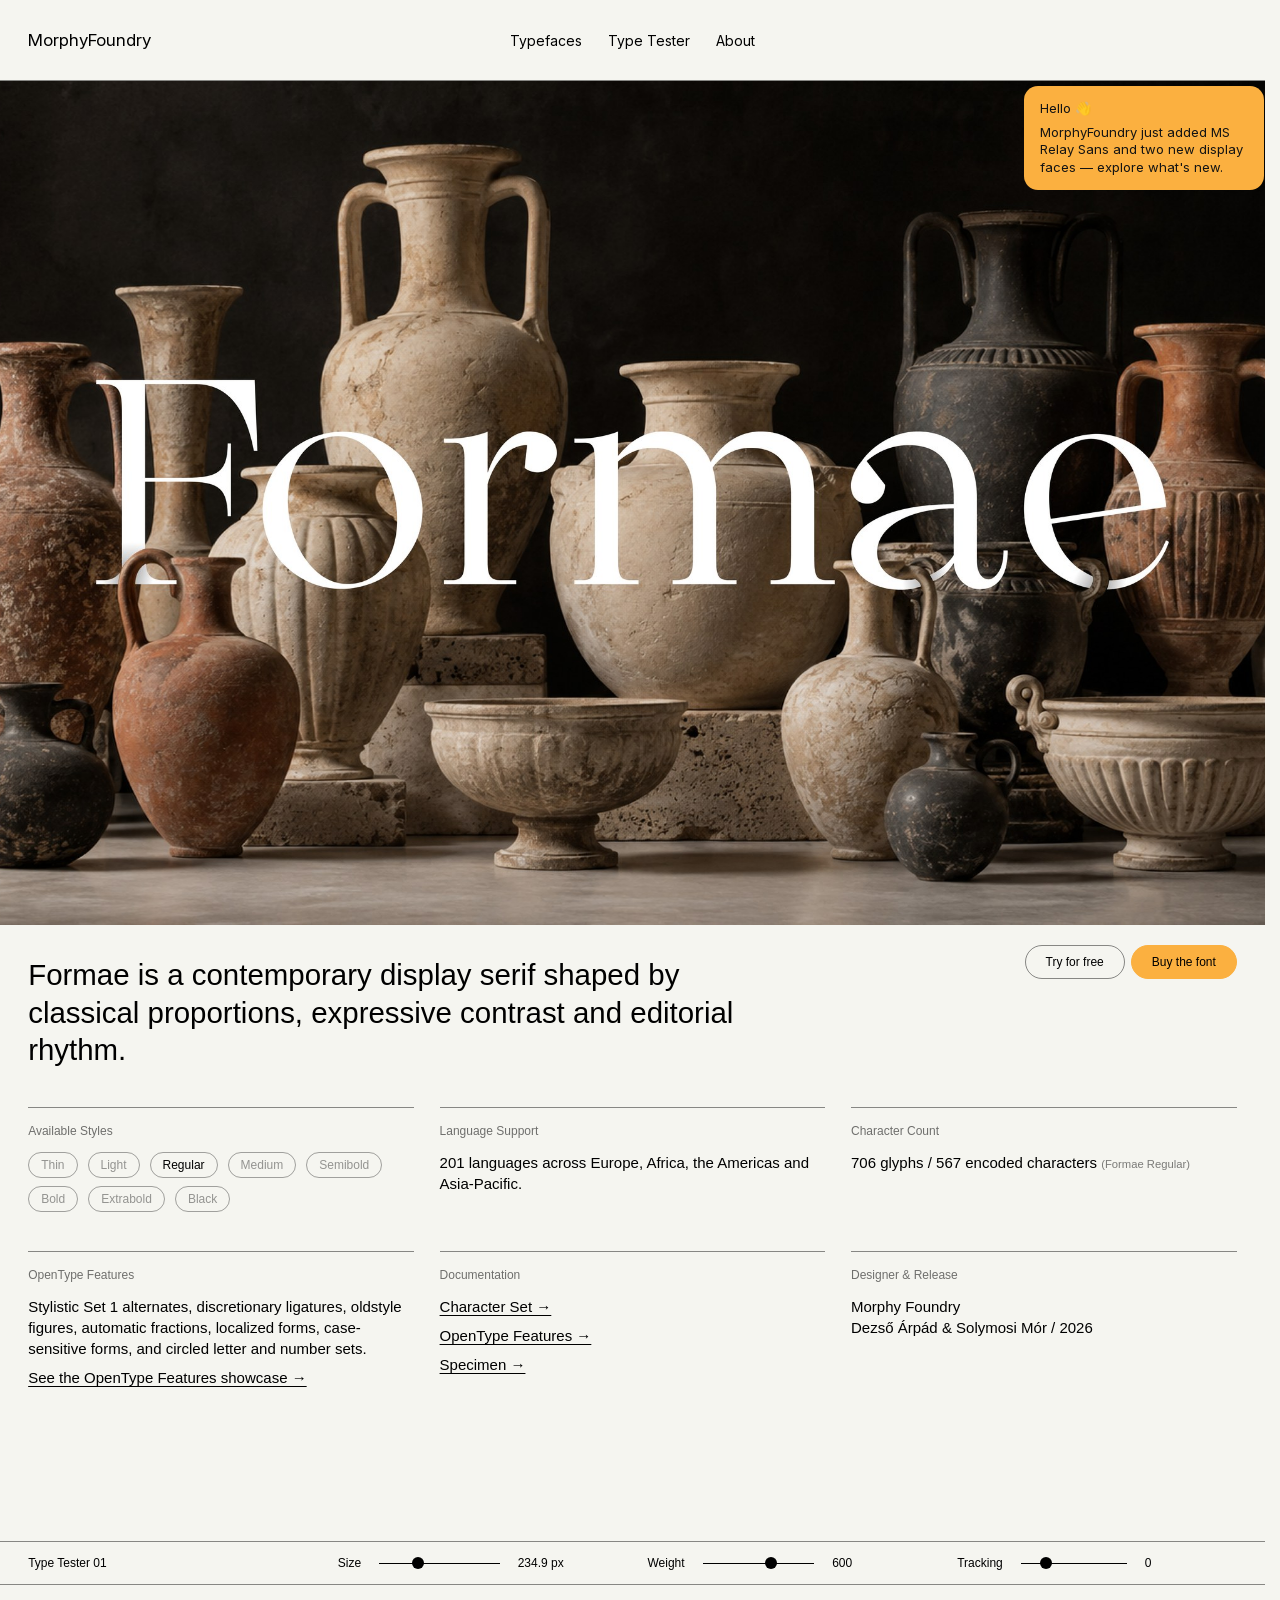
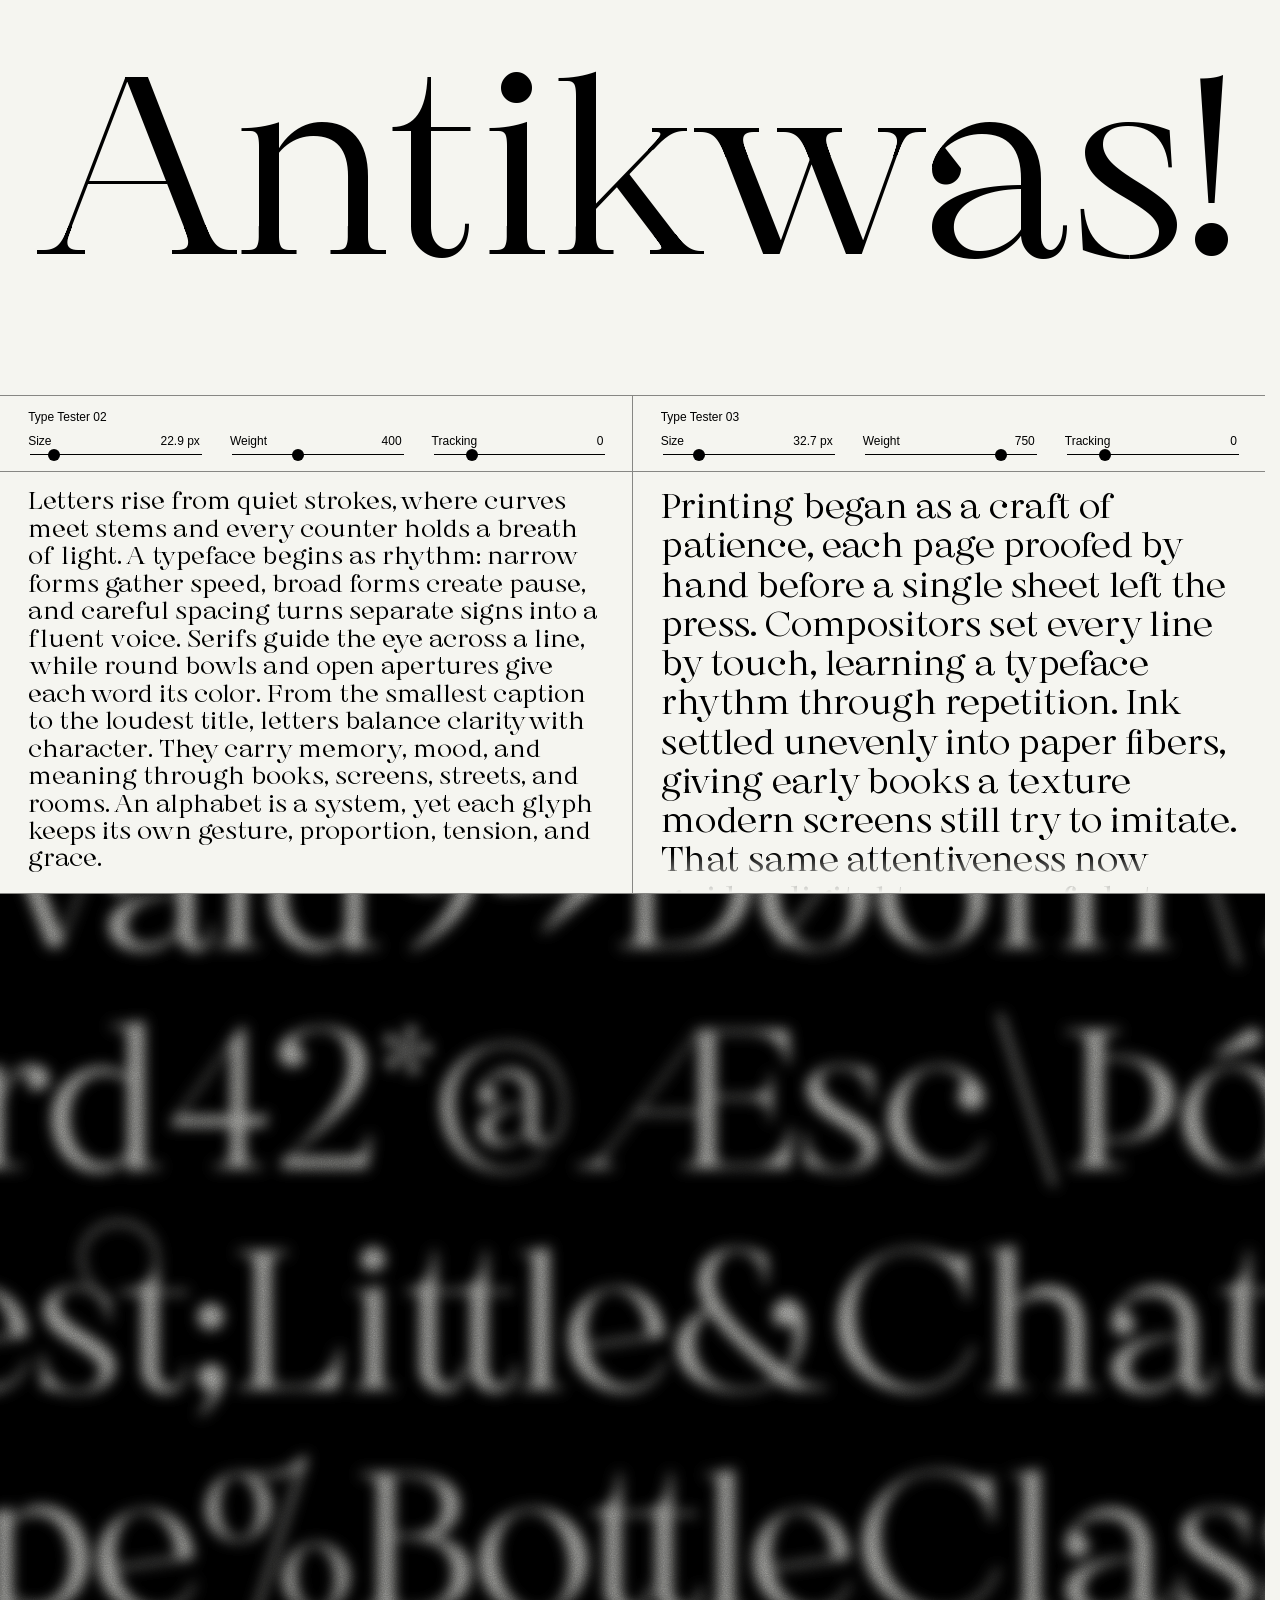
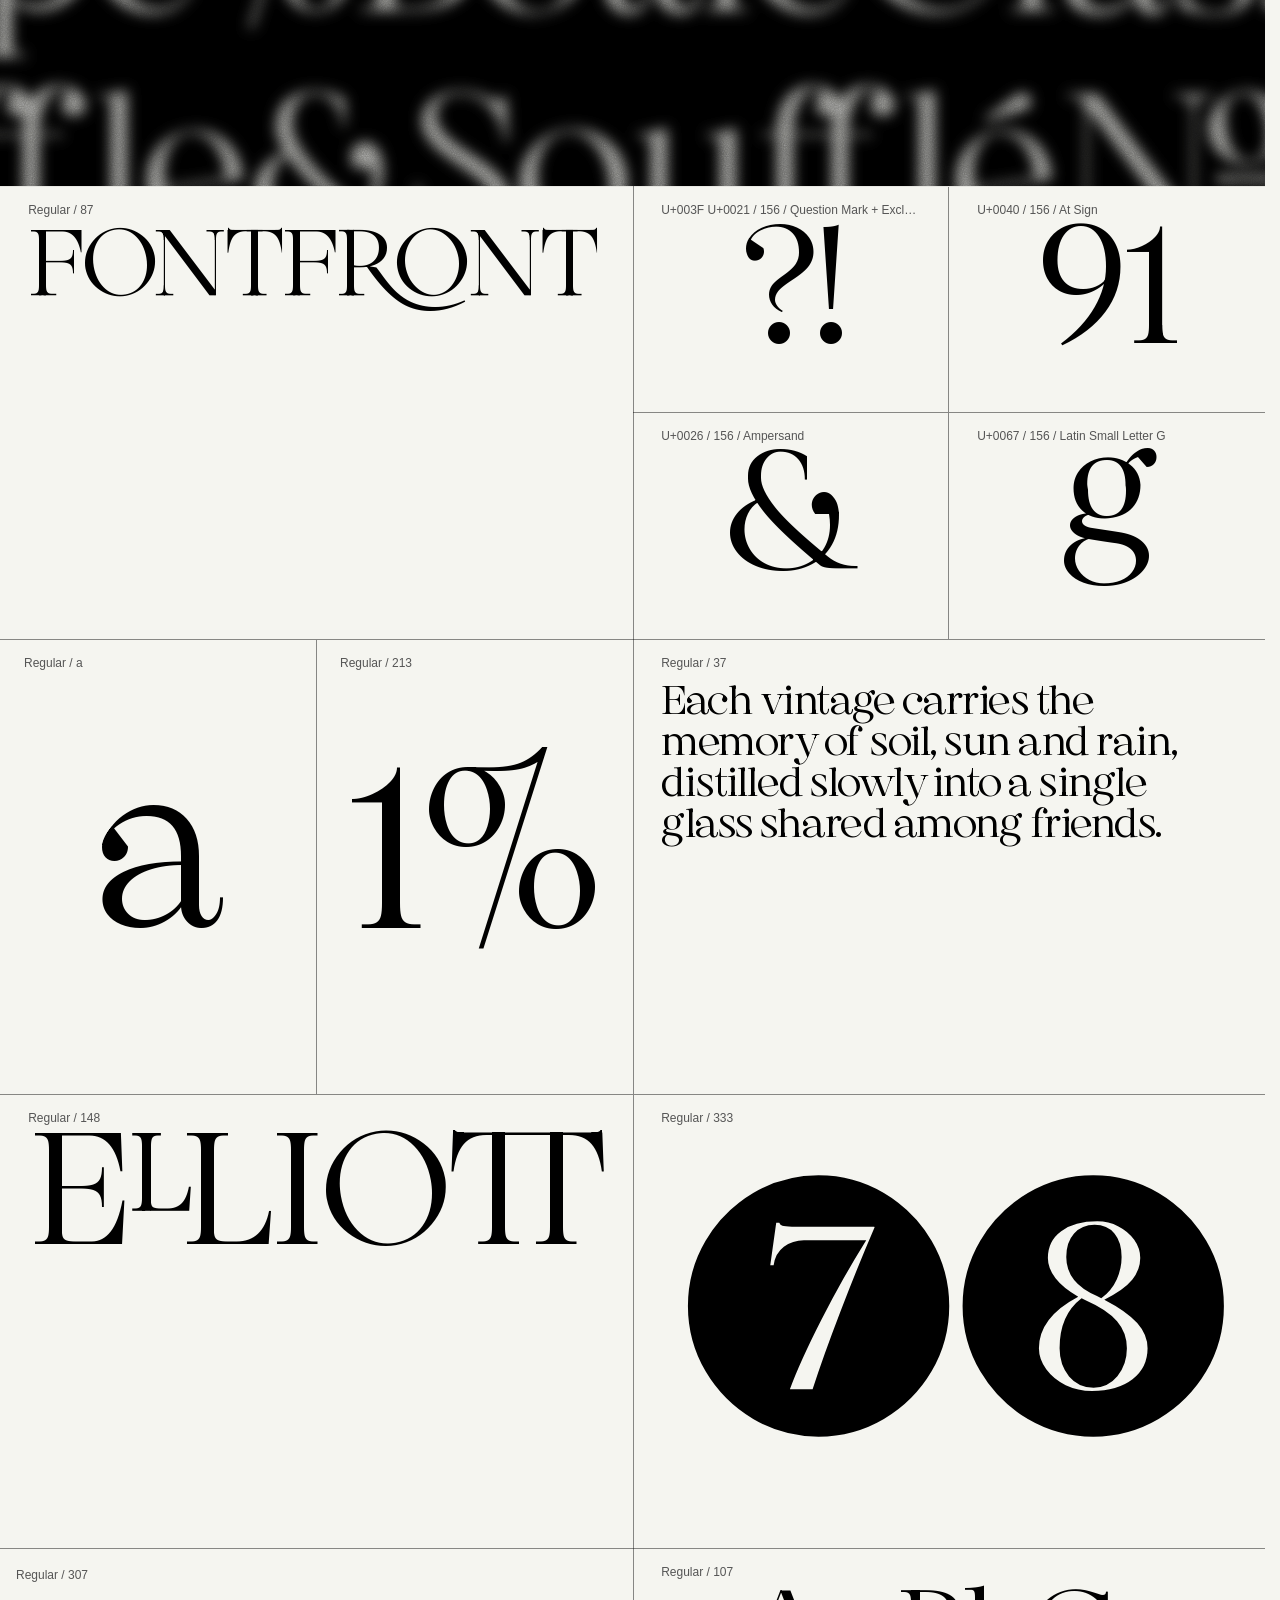
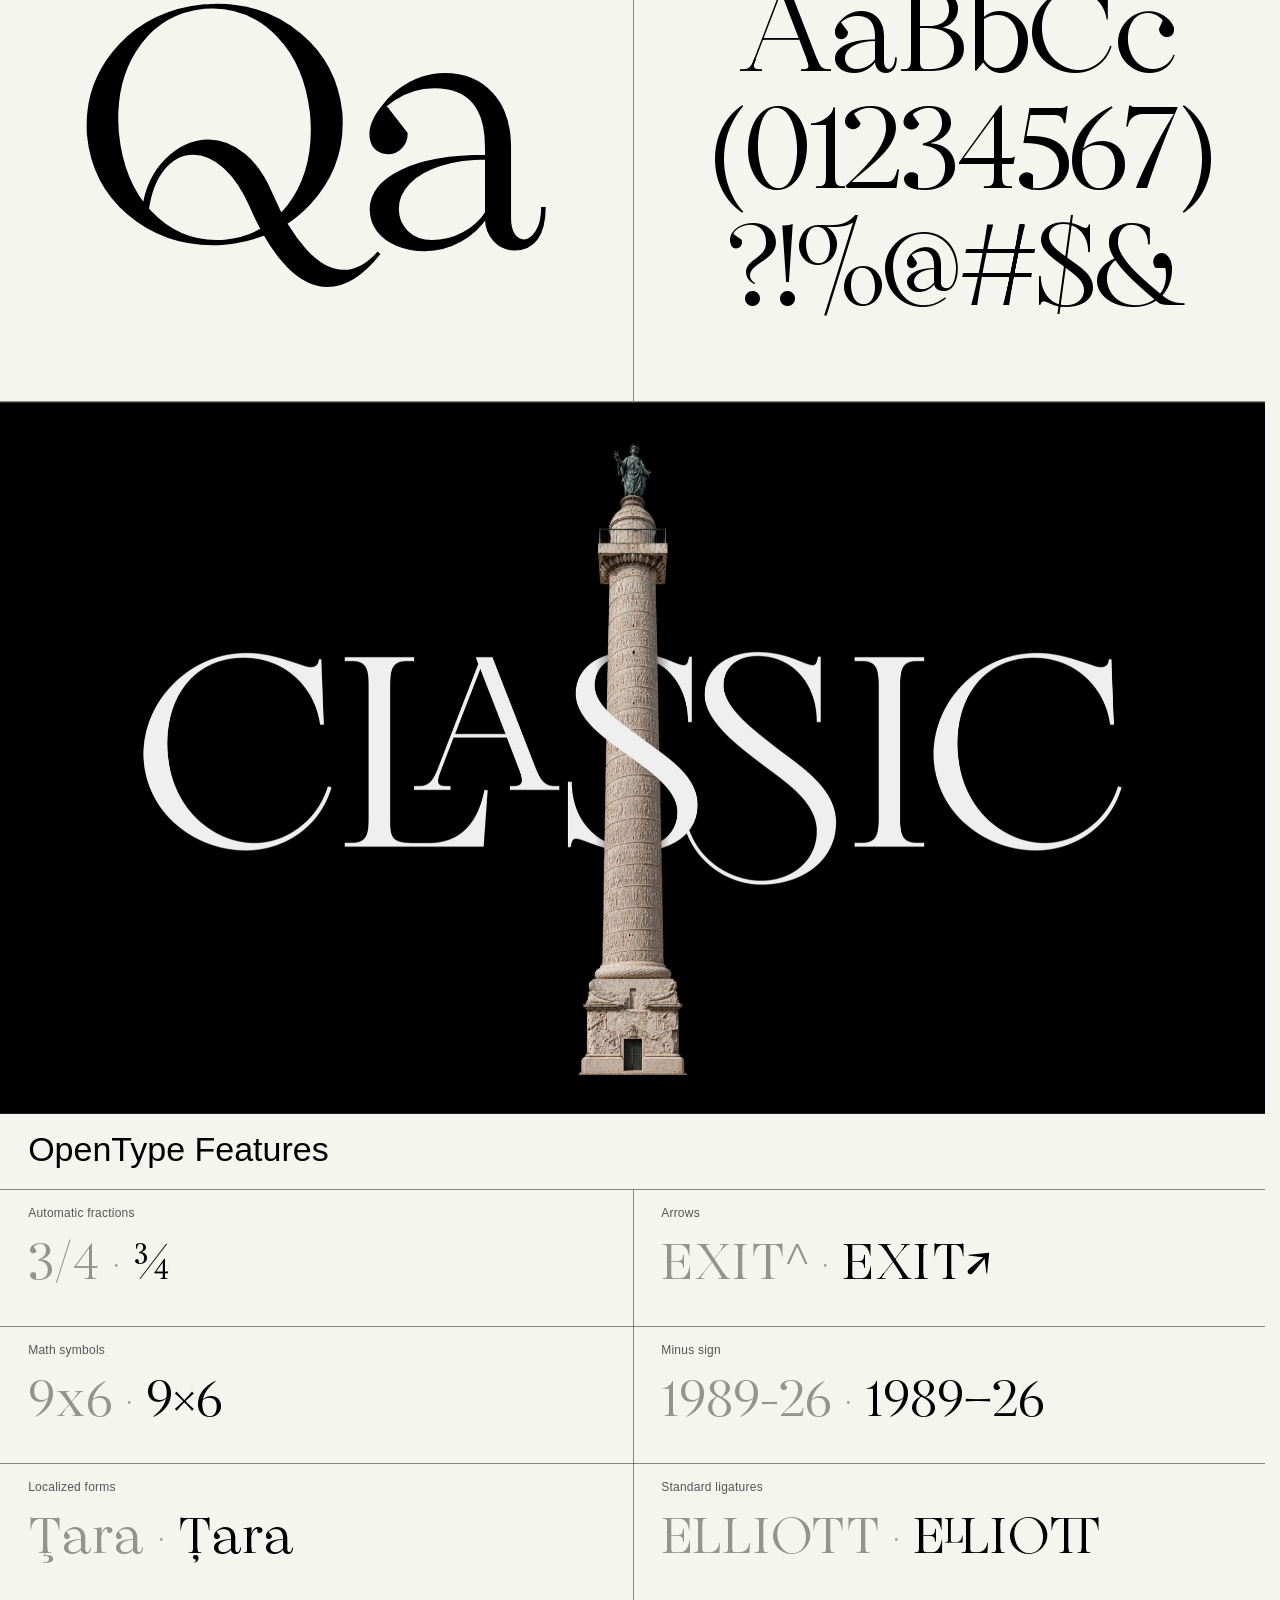
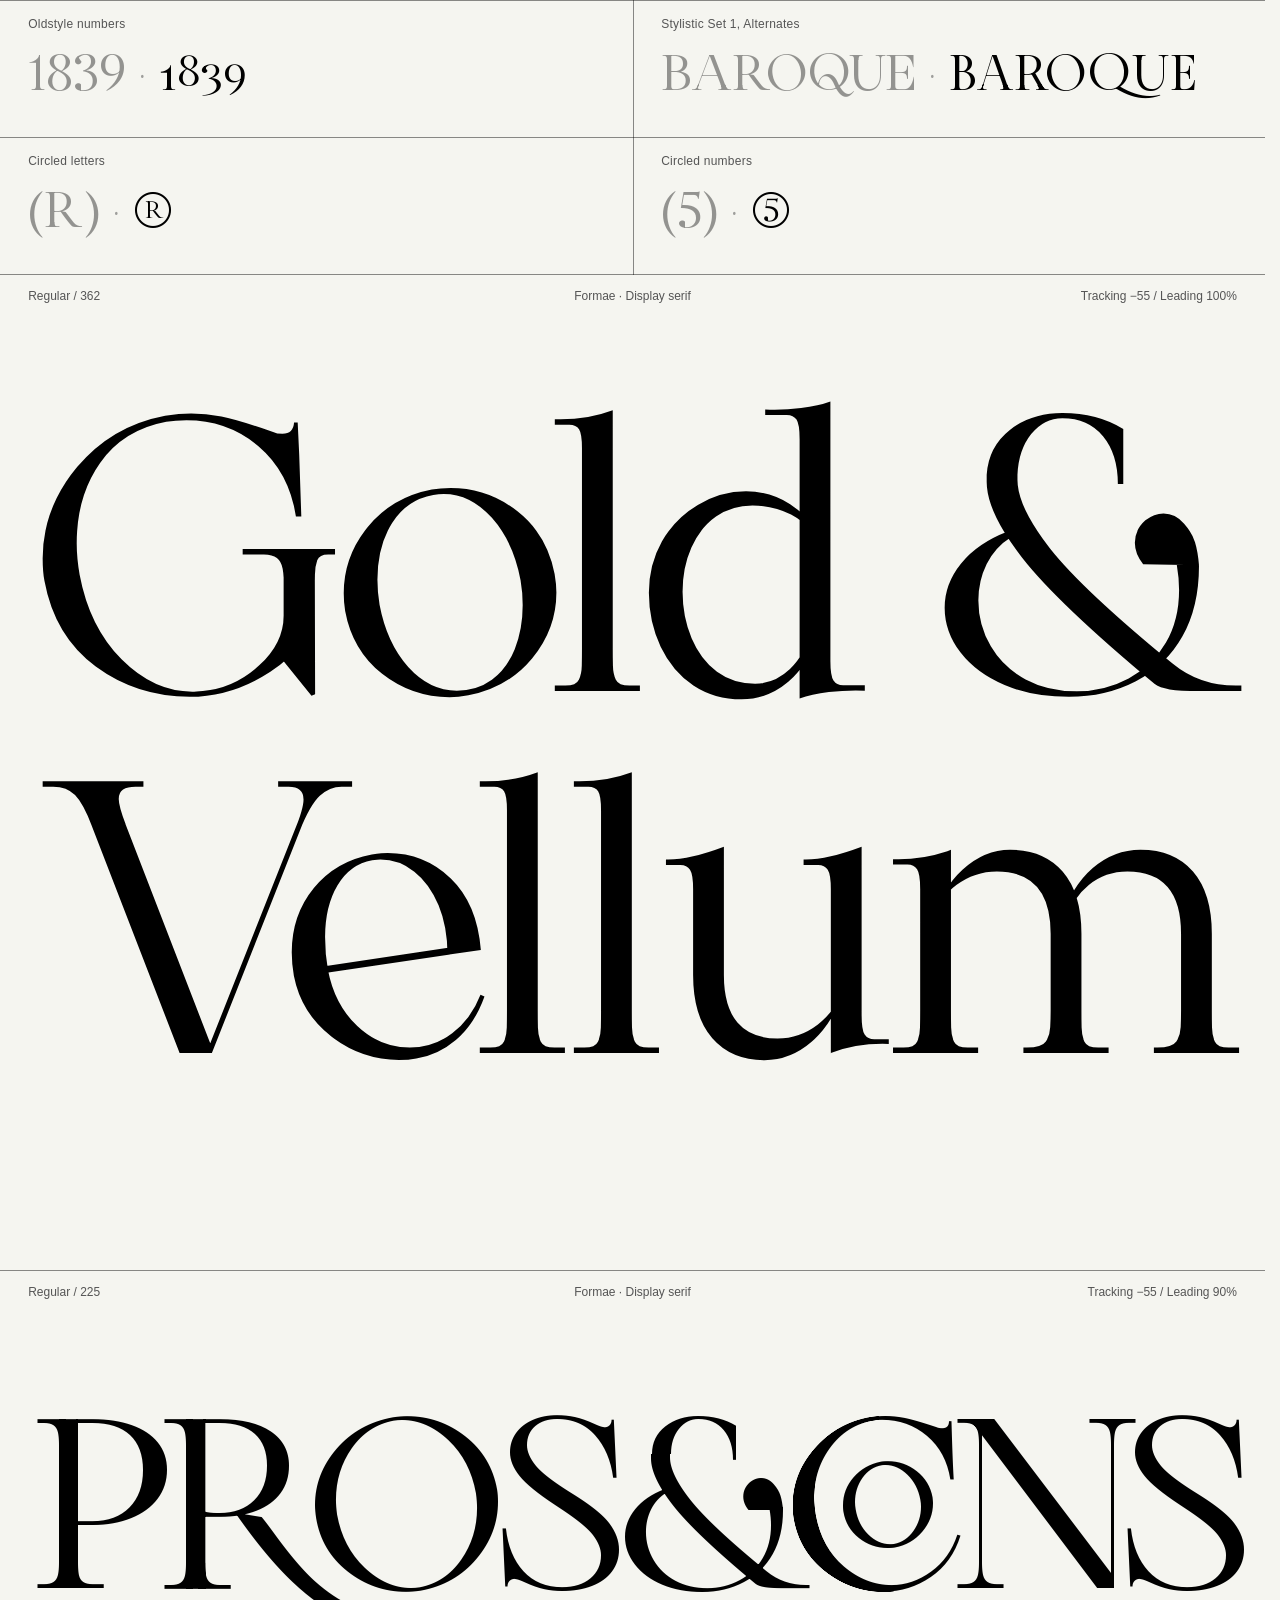
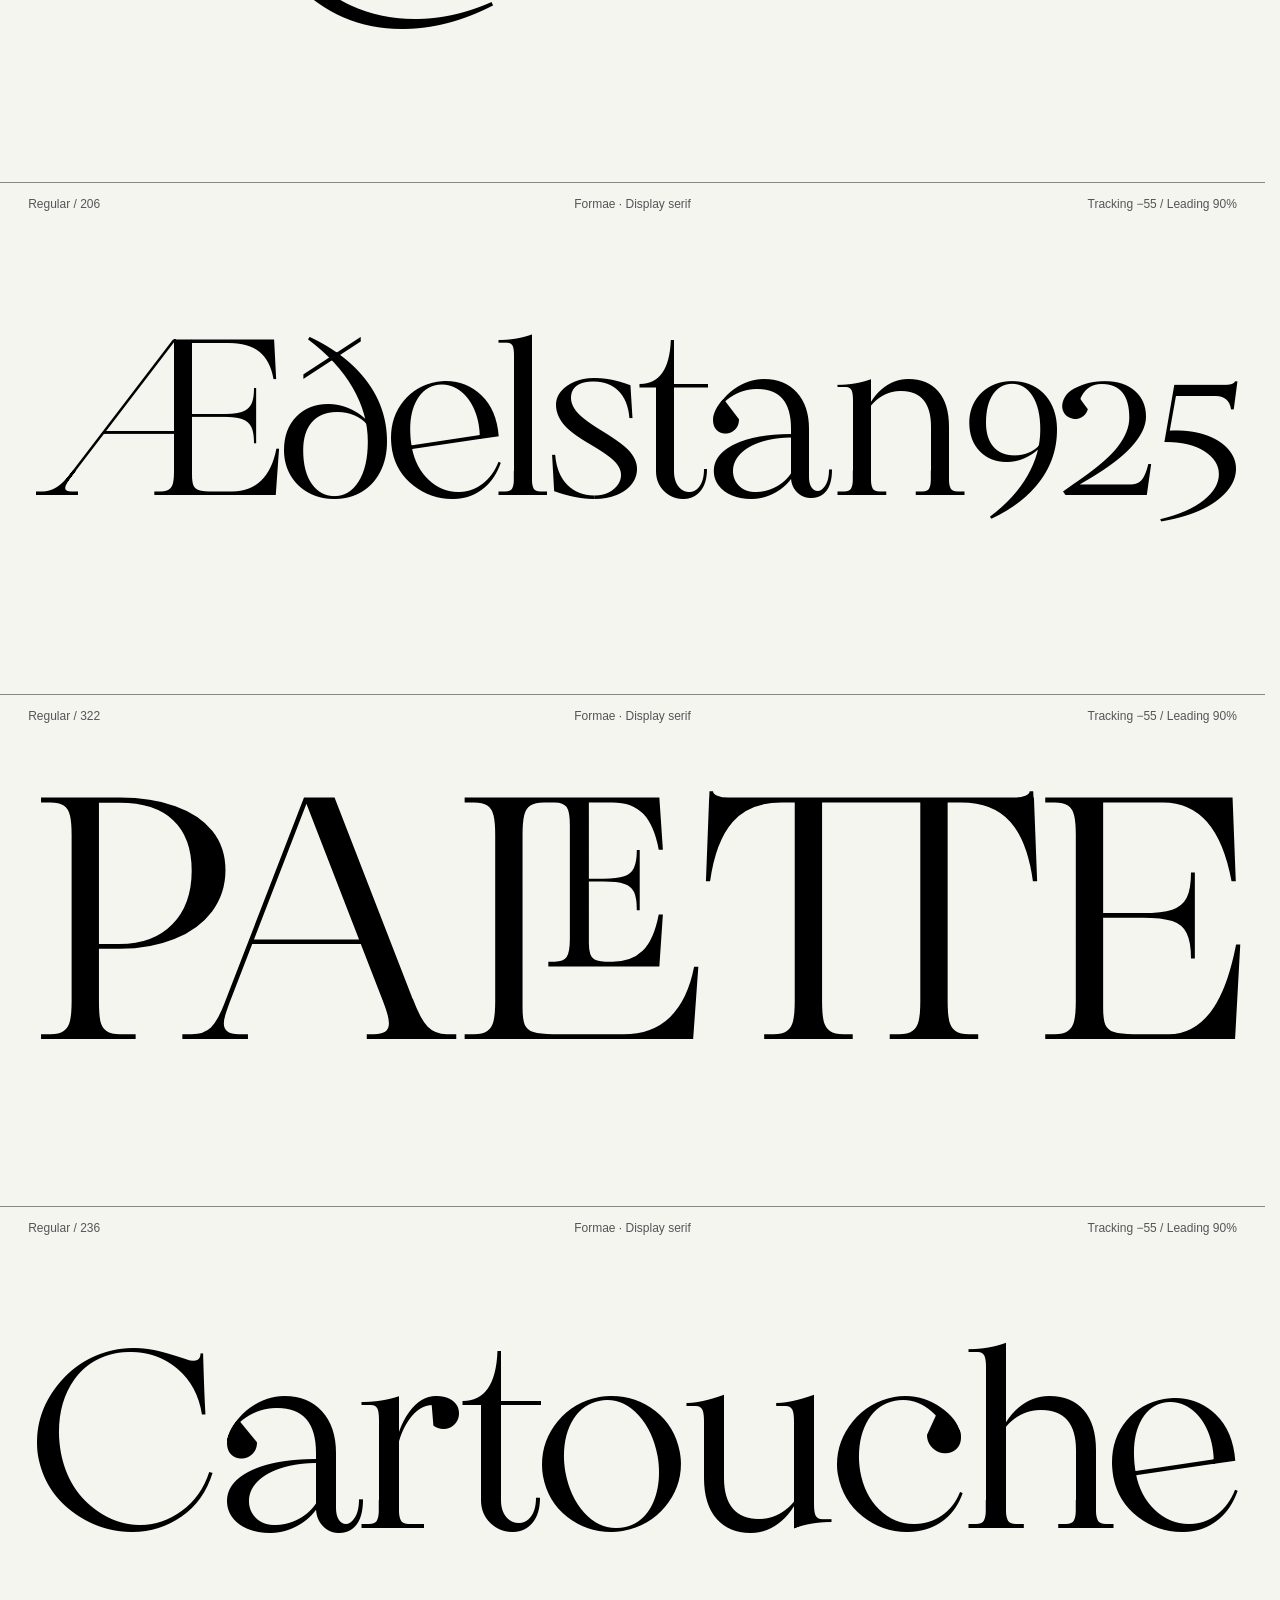
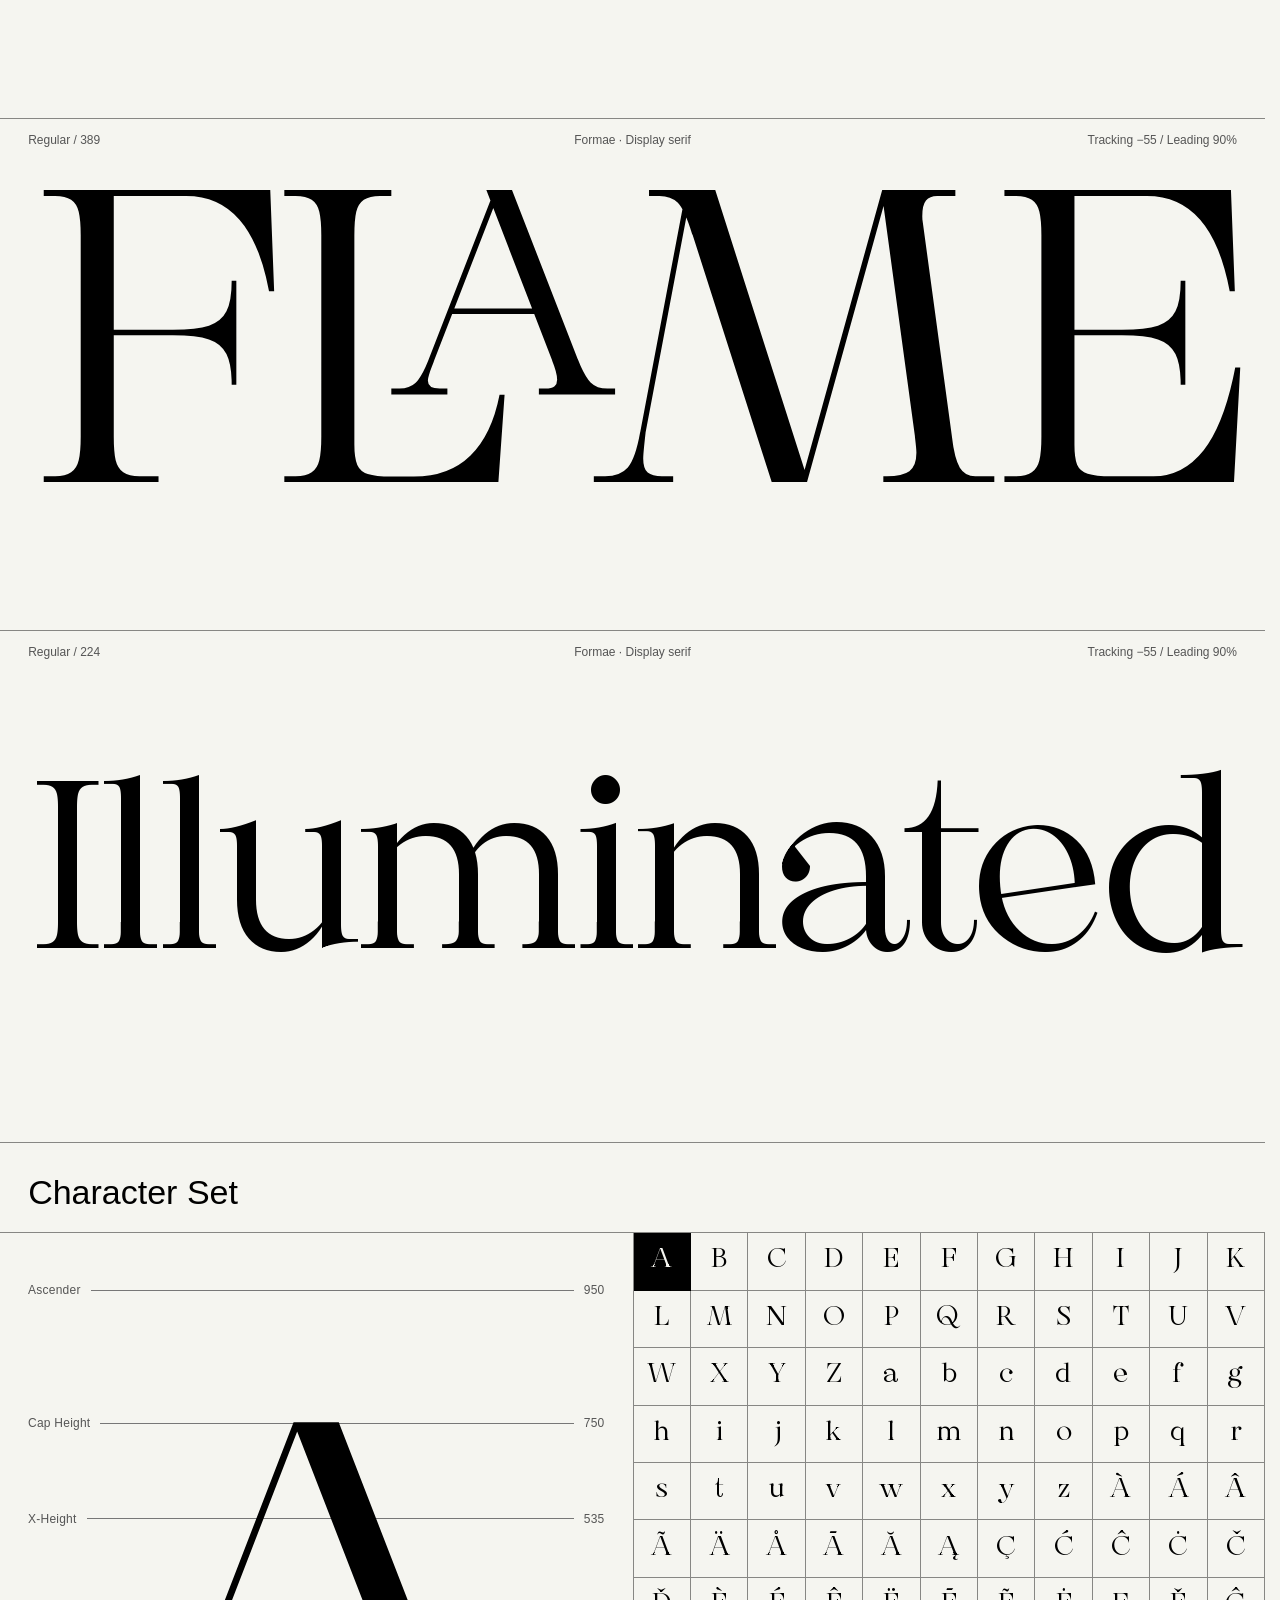
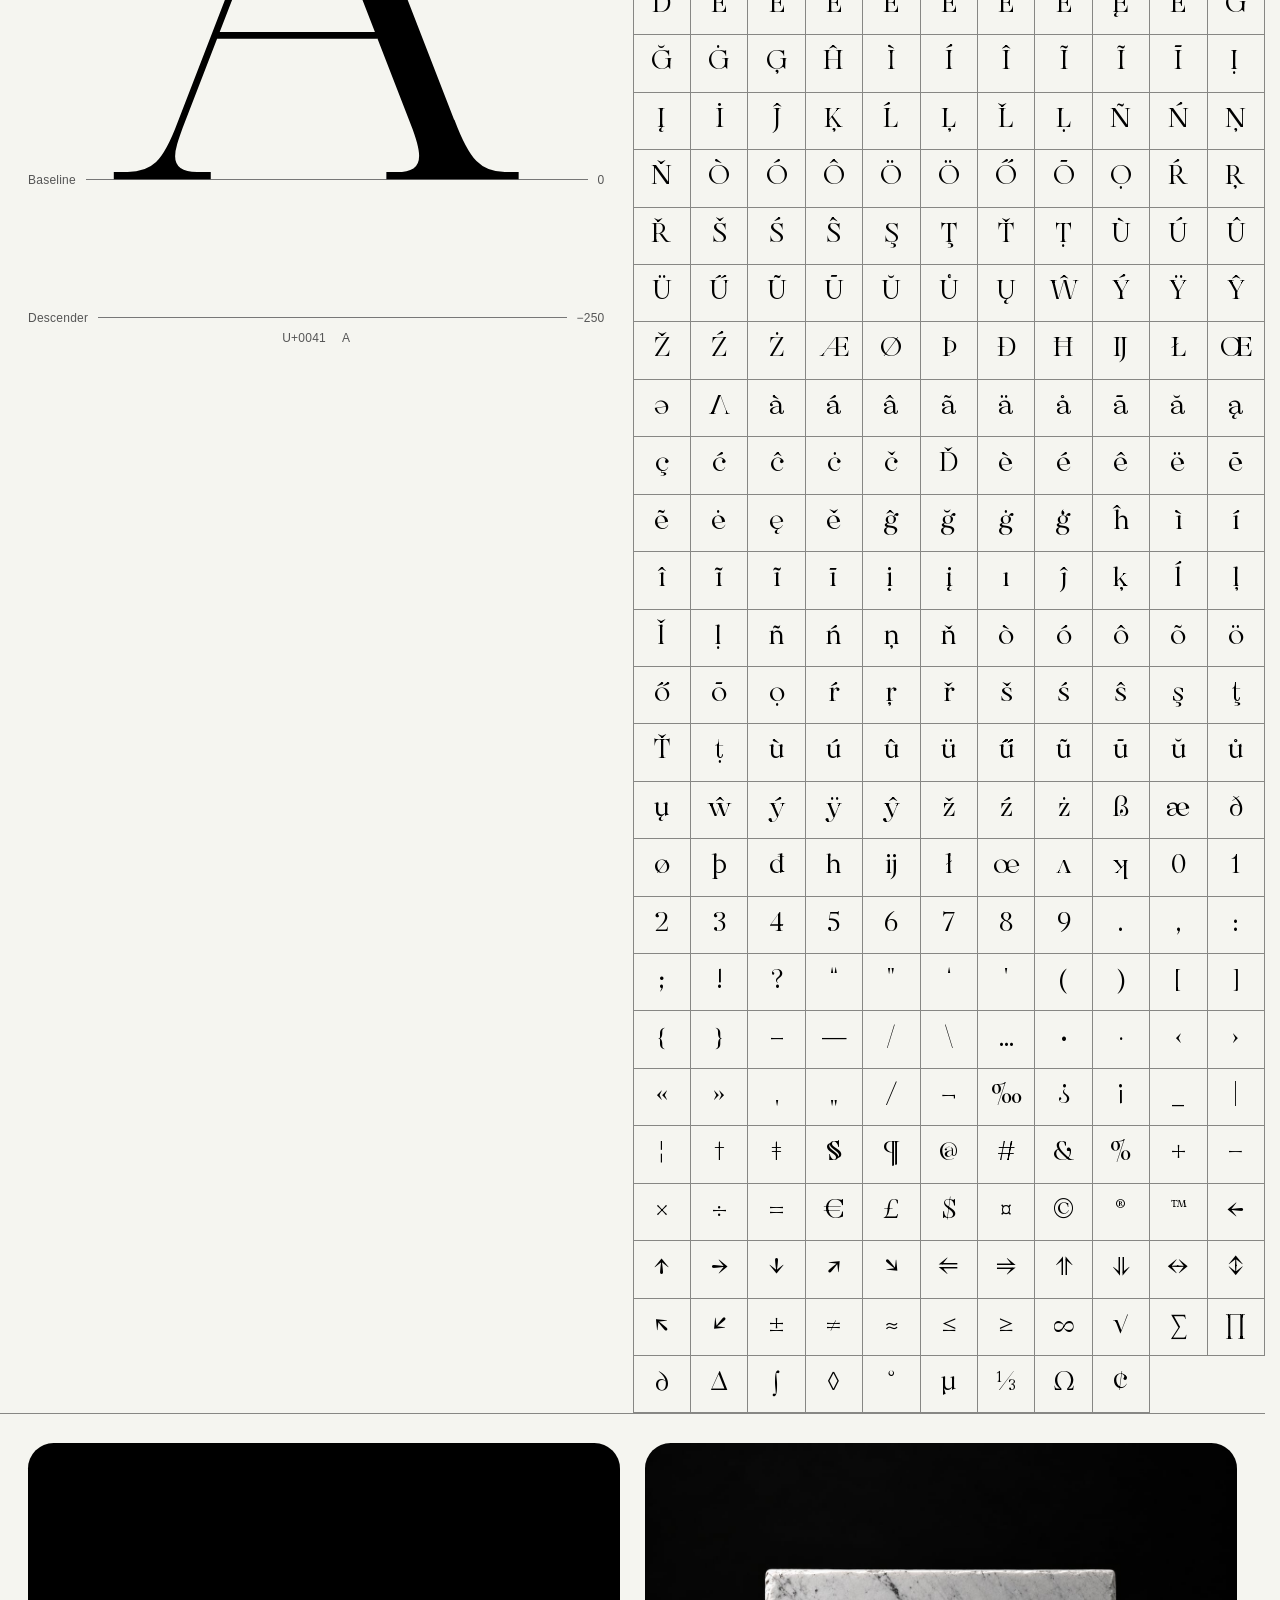
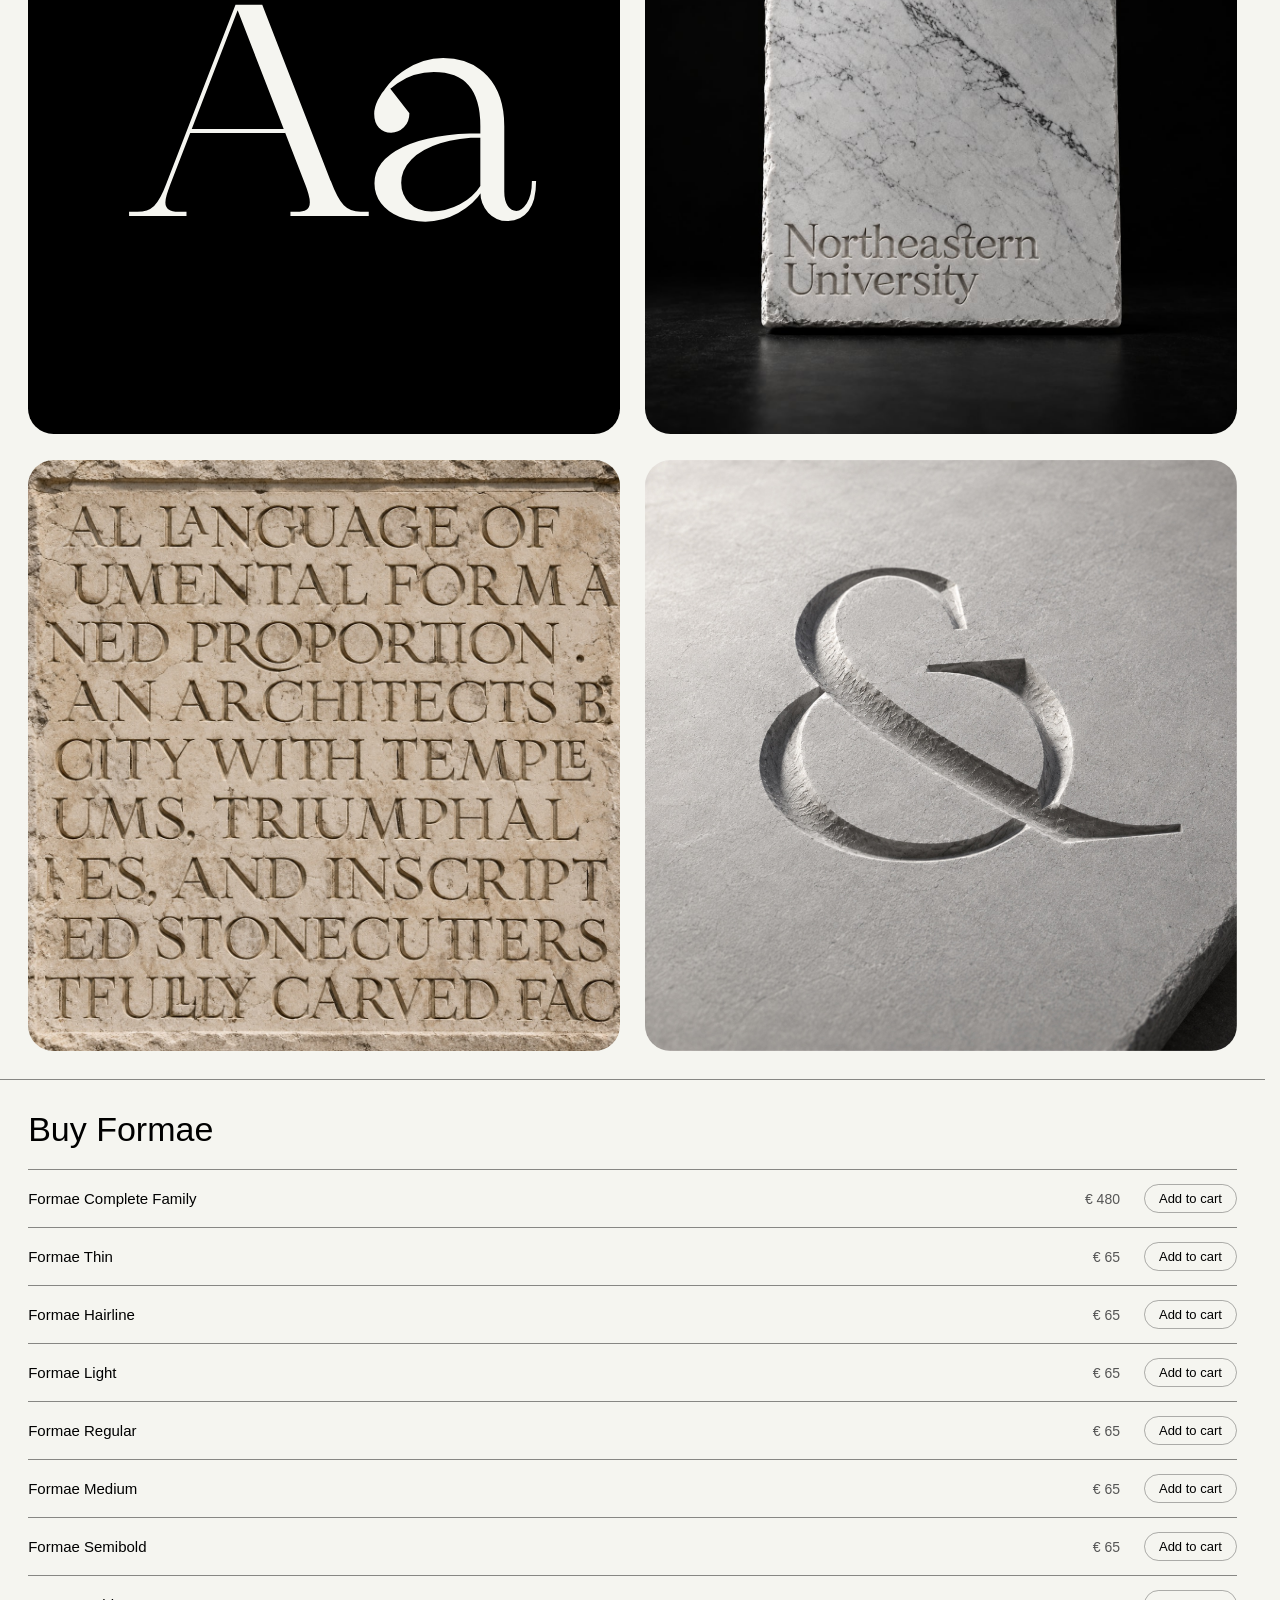
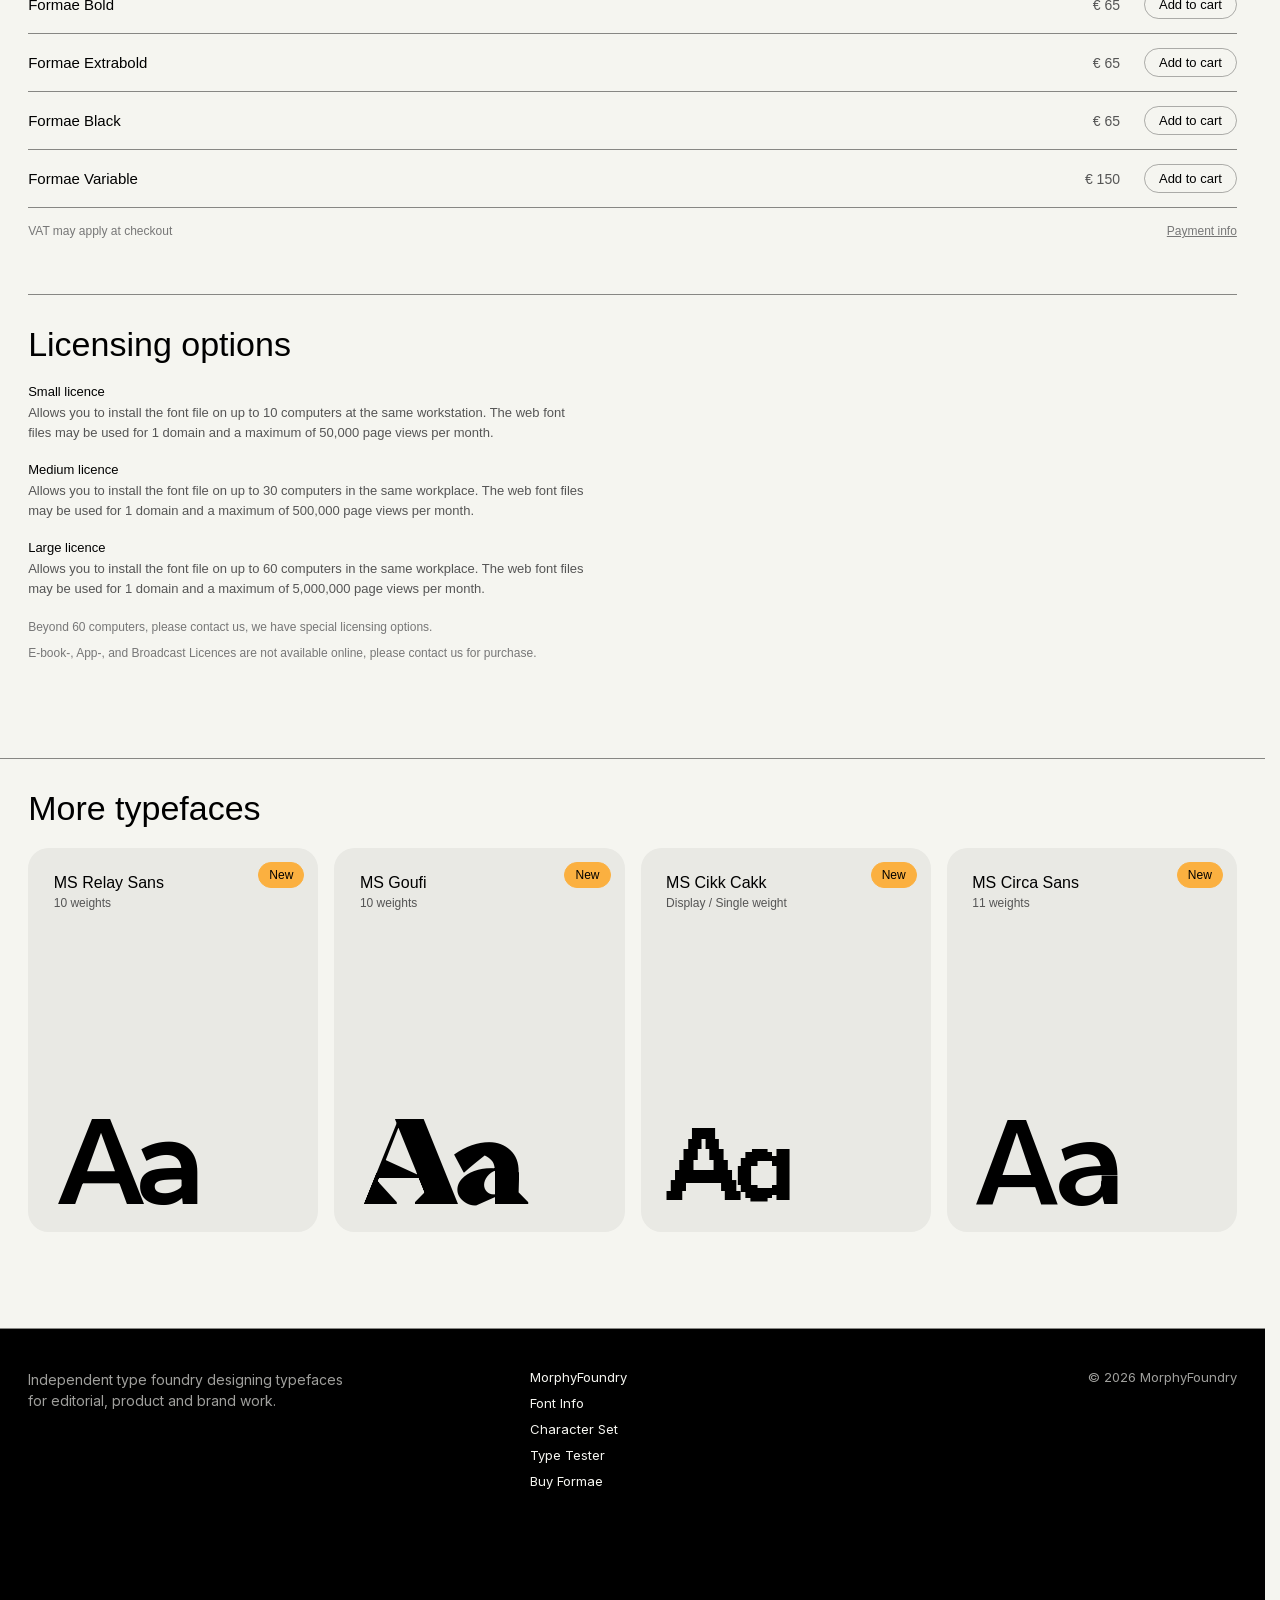
==== formae/index.html @ 73290443 "Formae: newest Formae-Regular (15:39) + new start image (repo 92c711b) Co-Authored-By: Claude Sonnet" ====
<!DOCTYPE html>
<html lang="en">

<head>
  <meta charset="UTF-8">
  <meta name="viewport" content="width=device-width, initial-scale=1.0">

  <title>Formae</title>

  <link rel="stylesheet" href="style.css?v=widescale14">
</head>


<body>

  <!-- =========================
       NAVIGATION
  ========================== -->

  <header class="header">

    <a class="brand" href="../">
      MorphyFoundry
    </a>

    <nav class="nav">
      <a href="#typefaces">Typefaces</a>
      <a href="#tester">Type Tester</a>
      <a href="#about">About</a>
    </nav>

  </header>

  <div class="news-widget" id="news-widget">
    <div class="news-widget-news">
      <span class="news-widget-greeting">Hello 👋</span>
      <p>MorphyFoundry just added MS Relay Sans and two new display faces — explore what's new.</p>
    </div>
  </div>



  <main><div id="typefaces" aria-hidden="true"></div>

<section class="formae-hero-section">
      <img class="formae-hero" src="assets/formae-hero.jpg?v=3" alt="Formae" width="2400" height="1350">
    </section>

<section class="font-info" id="font-info" aria-labelledby="font-info-title">

      <div class="font-info-header" id="font-info-header">
        <span class="section-title font-info-title" id="font-info-title">Font Info</span>

        <div class="font-info-actions" id="font-info-actions">
          <a class="font-info-action font-info-action-outline" href="#tester">Try for free</a>
          <a class="font-info-action font-info-action-solid" href="#cta">Buy the font</a>
        </div>
      </div>

      <div class="font-info-grid">

        <div class="font-info-block font-info-block-description">
          <p>Formae is a contemporary display serif shaped by classical proportions, expressive contrast and editorial rhythm.</p>
        </div>

        <div class="font-info-block font-info-block-styles">
          <h3>Available Styles</h3>
          <ul class="font-info-style-list">
            <li>Thin</li>
            <li>Light</li>
            <li class="font-info-style-ready">Regular</li>
            <li>Medium</li>
            <li>Semibold</li>
            <li>Bold</li>
            <li>Extrabold</li>
            <li>Black</li>
          </ul>
        </div>

        <div class="font-info-block font-info-block-languages">
          <h3>Language Support</h3>
          <p>201 languages across Europe, Africa, the Americas and Asia-Pacific.</p>
        </div>

        <div class="font-info-block font-info-block-glyphs">
          <h3>Character Count</h3>
          <p><strong>706</strong> glyphs&nbsp;/&nbsp;<strong>567</strong> encoded characters <span class="font-info-note">(Formae Regular)</span></p>
        </div>

        <div class="font-info-block font-info-block-features">
          <h3>OpenType Features</h3>
          <p>Stylistic Set 1 alternates, discretionary ligatures, oldstyle figures, automatic fractions, localized forms, case-sensitive forms, and circled letter and number sets.</p>
          <a href="#opentype-features">See the OpenType Features showcase →</a>
        </div>

        <div class="font-info-block font-info-block-links">
          <h3>Documentation</h3>
          <a href="#characters">Character Set →</a>
          <a href="#opentype-features">OpenType Features →</a>
          <a href="#specimen">Specimen →</a>
        </div>

        <div class="font-info-block font-info-block-credits">
          <h3>Designer &amp; Release</h3>
          <p>Morphy Foundry<br>Dezső Árpád &amp; Solymosi Mór / 2026</p>
        </div>

      </div>

    </section>

<section class="font-info font-info-inverse" id="font-info-copy" aria-labelledby="font-info-title-copy" data-section-key="font-info-copy" data-insert-after="sec-1">

      <div class="font-info-header" id="font-info-header-copy">
        <span class="section-title font-info-title" id="font-info-title-copy">Font Info</span>

        <div class="font-info-actions" id="font-info-actions-copy">
          <a class="font-info-action font-info-action-outline" href="#tester">Try for free</a>
          <a class="font-info-action font-info-action-solid" href="#cta">Buy the font</a>
        </div>
      </div>

      <div class="font-info-grid">

        <div class="font-info-block font-info-block-description">
          <p>Formae is a contemporary display serif shaped by classical proportions, expressive contrast and editorial rhythm.</p>
        </div>

        <div class="font-info-block font-info-block-styles">
          <h3>Available Styles</h3>
          <ul class="font-info-style-list">
            <li>Thin</li>
            <li>Light</li>
            <li class="font-info-style-ready">Regular</li>
            <li>Medium</li>
            <li>Semibold</li>
            <li>Bold</li>
            <li>Extrabold</li>
            <li>Black</li>
          </ul>
        </div>

        <div class="font-info-block font-info-block-languages">
          <h3>Language Support</h3>
          <p>201 languages across Europe, Africa, the Americas and Asia-Pacific.</p>
        </div>

        <div class="font-info-block font-info-block-glyphs">
          <h3>Character Count</h3>
          <p><strong>706</strong> glyphs&nbsp;/&nbsp;<strong>567</strong> encoded characters <span class="font-info-note">(Formae Regular)</span></p>
        </div>

        <div class="font-info-block font-info-block-features">
          <h3>OpenType Features</h3>
          <p>Stylistic Set 1 alternates, discretionary ligatures, oldstyle figures, automatic fractions, localized forms, case-sensitive forms, and circled letter and number sets.</p>
          <a href="#opentype-features">See the OpenType Features showcase →</a>
        </div>

        <div class="font-info-block font-info-block-links">
          <h3>Documentation</h3>
          <a href="#characters">Character Set →</a>
          <a href="#opentype-features">OpenType Features →</a>
          <a href="#specimen">Specimen →</a>
        </div>

        <div class="font-info-block font-info-block-credits">
          <h3>Designer &amp; Release</h3>
          <p>Morphy Foundry<br>Dezső Árpád &amp; Solymosi Mór / 2026</p>
        </div>

      </div>

    </section>

<section class="tester-section" id="tester" aria-label="Type Tester">


      <section class="tester-unit">
        <div class="tester-controls">
          <span class="tester-title">Type Tester 01</span>
          <div class="control">
            <label for="font-size-1">Size</label>
            <input id="font-size-1" data-control="size" type="range" min="22" max="900" value="289">
            <span data-value="size">353.6 px</span>
          </div>
          <div class="control">
            <label for="font-weight-1">Weight</label>
            <input id="font-weight-1" data-control="weight" type="range" min="100" max="900" value="600" step="1">
            <span data-value="weight">600</span>
          </div>
          <div class="control">
            <label for="tracking-1">Tracking</label>
            <input id="tracking-1" data-control="tracking" type="range" min="-5" max="20" value="0" step="0.1">
            <span data-value="tracking">0</span>
          </div>
        </div>
        <div class="tester tester-medium" contenteditable="true" spellcheck="false">Antikwas!</div>
      </section><section class="tester-unit">
        <div class="tester-controls">
          <span class="tester-title">Type Tester 02</span>
          <div class="control">
            <label for="font-size-2">Size</label>
            <input id="font-size-2" data-control="size" type="range" min="24" max="350" value="59.6" step="0.1">
            <span data-value="size">59.6 px</span>
          </div>
          <div class="control">
            <label for="font-weight-2">Weight</label>
            <input id="font-weight-2" data-control="weight" type="range" min="100" max="900" value="400" step="1">
            <span data-value="weight">400</span>
          </div>
          <div class="control">
            <label for="tracking-2">Tracking</label>
            <input id="tracking-2" data-control="tracking" type="range" min="-5" max="20" value="0" step="0.1">
            <span data-value="tracking">0</span>
          </div>
        </div>
        <div class="tester tester-small" contenteditable="true" spellcheck="false">Letters rise from quiet strokes, where curves meet stems and every counter holds a breath of light. A typeface begins as rhythm: narrow forms gather speed, broad forms create pause, and careful spacing turns separate signs into a fluent voice. Serifs guide the eye across a line, while round bowls and open apertures give each word its color. From the smallest caption to the loudest title, letters balance clarity with character. They carry memory, mood, and meaning through books, screens, streets, and rooms. An alphabet is a system, yet each glyph keeps its own gesture, proportion, tension, and grace.</div>
      </section><section class="tester-unit">
        <div class="tester-controls">
          <span class="tester-title">Type Tester 03</span>
          <div class="control">
            <label for="font-size-3">Size</label>
            <input id="font-size-3" data-control="size" type="range" min="24" max="350" value="84.5">
            <span data-value="size">50 px</span>
          </div>
          <div class="control">
            <label for="font-weight-3">Weight</label>
            <input id="font-weight-3" data-control="weight" type="range" min="100" max="900" value="750" step="1">
            <span data-value="weight">750</span>
          </div>
          <div class="control">
            <label for="tracking-3">Tracking</label>
            <input id="tracking-3" data-control="tracking" type="range" min="-5" max="20" value="0" step="0.1">
            <span data-value="tracking">0</span>
          </div>
        </div>
        <div class="tester tester-small" contenteditable="true" spellcheck="false">Printing began as a craft of patience, each page proofed by hand before a single sheet left the press. Compositors set every line by touch, learning a typeface rhythm through repetition. Ink settled unevenly into paper fibers, giving early books a texture modern screens still try to imitate. That same attentiveness now guides digital type: proofed at small sizes, tested against real paragraphs, corrected until the page reads as one calm voice.</div>
      </section><section class="tester-unit" hidden>
        <div class="tester-controls">
          <span class="tester-title">Type Tester 04</span>
          <div class="control">
            <label for="font-size-4">Size</label>
            <input id="font-size-4" data-control="size" type="range" min="12" max="350" value="16">
            <span data-value="size">16 px</span>
          </div>
          <div class="control">
            <label for="tracking-4">Tracking</label>
            <input id="tracking-4" data-control="tracking" type="range" min="-5" max="20" value="0.4" step="0.1">
            <span data-value="tracking">0.4</span>
          </div>
        </div>
        <div class="tester tester-micro" data-fill-repeats="4" contenteditable="true" spellcheck="false">A museum begins with an object and grows through close looking. A worn tool can reveal the rhythm of work; a painted face can hold the mood of another century. Curators select, compare, label and arrange pieces until stories begin to speak together. Small choices in light, distance, sequence, and scale can change the meaning of an entire room. In galleries, footsteps soften and time seems to slow; on digital screens, collections travel beyond their walls. A living museum must protect the past while inviting new questions. Its rooms become a shared memory, shaped by objects, voices, research, and wonder. It lives.</div>
      </section><section class="tester-unit" hidden>
        <div class="tester-controls">
          <span class="tester-title">Type Tester 05</span>
          <div class="control">
            <label for="font-size-5">Size</label>
            <input id="font-size-5" data-control="size" type="range" min="12" max="350" value="16">
            <span data-value="size">16 px</span>
          </div>
          <div class="control">
            <label for="tracking-5">Tracking</label>
            <input id="tracking-5" data-control="tracking" type="range" min="-5" max="20" value="0.4" step="0.1">
            <span data-value="tracking">0.4</span>
          </div>
        </div>
        <div class="tester tester-micro" data-fill-repeats="5.675" contenteditable="true" spellcheck="false">A letter starts with a mark and grows through measured choices. The curve of an o teaches the rhythm of every round form; the stem of an n sets the pace of a word. Designers adjust weight, contrast, width, and spacing until letters feel related without becoming identical. Tiny changes around a shoulder or terminal can alter the tone of an entire paragraph. In print, ink softens the edges; on a screen, pixels ask for clarity. A useful typeface must speak quietly in long text and confidently in display sizes. Its alphabet becomes a family of shapes, joined by proportion, detail, rhythm, and shared intent. It lives.</div>
      </section><section class="tester-unit" hidden>
        <div class="tester-controls">
          <span class="tester-title">Type Tester 06</span>
          <div class="control">
            <label for="font-size-6">Size</label>
            <input id="font-size-6" data-control="size" type="range" min="12" max="350" value="16">
            <span data-value="size">16 px</span>
          </div>
          <div class="control">
            <label for="font-weight-6">Weight</label>
            <input id="font-weight-6" data-control="weight" type="range" min="100" max="900" value="400" step="1">
            <span data-value="weight">400</span>
          </div>
          <div class="control">
            <label for="tracking-6">Tracking</label>
            <input id="tracking-6" data-control="tracking" type="range" min="-5" max="20" value="0.4" step="0.1">
            <span data-value="tracking">0.4</span>
          </div>
        </div>
        <div class="tester tester-micro" data-fill-repeats="10.55" contenteditable="true" spellcheck="false">Rome sits across seven hills where ancient stone still meets modern rhythm. The Tiber curves through neighborhoods layered with empire, papacy, and everyday life. The Colosseum anchors long afternoons of history, while Trastevere hums with narrow streets and late dinners. Piazzas gather fountains, markets, and conversation under the same warm light. Vatican City rises within the city's edge, drawing pilgrims and visitors alike. Espresso bars, tailors, and centuries-old workshops continue trades passed through generations, holding a modern capital inside a very old city. Rome endures.</div>
      </section>

    </section>

<section class="ligature-showcase ligature-showcase-zoomed ligature-showcase-inverse ligature-showcase-5-line" aria-label="Ligature Showcase Black">

      <p class="ligature-showcase-word ligature-showcase-word-long">Þórvald9→Đøóm\7°C!</p>
      <p class="ligature-showcase-word ligature-showcase-word-long">Wÿrd42*@Æsc\Þór§9!</p>
      <p class="ligature-showcase-word ligature-showcase-word-long feature-liga">ⓈBest;Little&amp;Chateau</p>
      <p class="ligature-showcase-word ligature-showcase-word-long feature-liga">Grape%BottleClass↗⑧</p>
      <p class="ligature-showcase-word ligature-showcase-word-long feature-liga">Waffle&amp;Soufflé№5¢€</p>

    </section>

<section class="text-samples">

      <article class="text-sample text-sample-hero text-sample-invertible">
        <span>Regular / 280</span>
        <p class="text-sample-hero-6x text-sample-hero-fullwidth feature-liga">FONTFRONT</p>
      </article>

      <article class="text-sample text-sample-hero text-sample-split-4">
        <div class="text-sample-quad text-sample-quad-glyph">
          <span data-label-prefix="U+003F U+0021" data-label-suffix="Question Mark + Exclamation">U+003F U+0021 / 90 / Question Mark + Exclamation</span>
          <p>?!</p>
        </div>
        <div class="text-sample-quad text-sample-quad-glyph">
          <span data-label-prefix="U+0040" data-label-suffix="At Sign">U+0040 / 90 / At Sign</span>
          <p>@</p>
        </div>
        <div class="text-sample-quad text-sample-quad-glyph">
          <span data-label-prefix="U+0026" data-label-suffix="Ampersand">U+0026 / 90 / Ampersand</span>
          <p>&amp;</p>
        </div>
        <div class="text-sample-quad text-sample-quad-glyph">
          <span data-label-prefix="U+0067" data-label-suffix="Latin Small Letter G">U+0067 / 90 / Latin Small Letter G</span>
          <p>g</p>
        </div>
      </article>

      <div class="text-sample-split-wrap">
        <article class="text-sample-half-article text-sample-invertible">
          <span id="a-cycle-label">Regular / a</span>
          <p id="a-cycle" class="a-cycle">a</p>
        </article>
        <article class="text-sample-half-article text-sample-invertible">
          <span>Regular / 150</span>
          <p>3%</p>
        </article>
      </div>

      <article class="text-sample text-sample-medium text-sample-invertible">
        <span>Regular / 56</span>
        <p>Each vintage carries the memory of soil, sun and rain, distilled slowly into a single glass shared among friends.</p>
      </article>

    </section>

<section class="text-samples" aria-label="Type Samples 2">

      <article class="text-sample text-sample-hero text-sample-invertible">
        <span>Regular / 280</span>
        <p class="text-sample-hero-6x text-sample-hero-6x-centered feature-liga">ELLIOTT</p>
      </article>

      <article class="text-sample text-sample-hero text-sample-invertible">
        <span>Regular / 200</span>
        <p class="text-sample-hero-circled-large">&#x277C;&#x277D;</p>
      </article>

      <article class="text-sample text-sample-large text-sample-independent text-sample-invertible">
        <div class="text-sample-independent-item">
          <span>Regular / 150</span>
        </div>
        <div class="text-sample-independent-item">
          <p>Qa</p>
        </div>
      </article>

      <article class="text-sample text-sample-medium text-sample-invertible">
        <span>Regular / 56</span>
        <p>Each vintage carries the memory of soil, sun and rain, distilled slowly into a single glass shared among friends.</p>
      </article>

    </section>

<section class="specimen-image-section">
      <img src="assets/formae-specimen-classic.jpg" alt="Classic" width="2400" height="1350">
    </section>

<section class="specimen">

      <div class="specimen-label">
        Regular / 280
      </div>

      <div class="specimen-text old-english">
        Æðelstan&#xF739;&#xF732;&#xF735;
      </div>

    </section>

<section class="specimen">

      <div class="specimen-label">
        Regular / 280
      </div>

      <div class="specimen-text thin two-line">
        Gold &amp;<br>Vellum
      </div>

    </section>

<section class="specimen">

      <div class="specimen-label">
        Regular / 280
      </div>

      <div class="specimen-text old-english feature-liga">
        FLA<span class="flame-m">M</span>E
      </div>

    </section>

<section class="specimen" data-section-key="specimen-illuminated" data-insert-after="sec-9">

      <div class="specimen-label">
        Regular / 280
      </div>

      <div class="specimen-text old-english">
        Illuminated
      </div>

    </section>

<section class="specimen">

      <div class="specimen-label">
        Regular / 280
      </div>

      <div class="specimen-text regular feature-liga">
        PALETTE
      </div>

    </section>

<section class="specimen">

      <div class="specimen-label">
        Regular / 280
      </div>

      <div class="specimen-text medium">
        Cartouche
      </div>

    </section>

<section class="specimen">

      <div class="specimen-label">
        Regular / 280
      </div>

      <div class="specimen-text semibold feature-liga">
        PROS&amp;CONS
      </div>

    </section>

<section class="specimen">

      <div class="specimen-label">
        Regular / 280
      </div>

      <div class="specimen-text black">
        0123456789
      </div>

    </section>

<section hidden class="ligature-showcase">

      <p class="ligature-showcase-word ligature-showcase-word-long">Þórvald9→Đøóm\7°C!</p>
      <p class="ligature-showcase-word ligature-showcase-word-long">Wÿrd42*@Æsc\Þór§9!</p>
      <p class="ligature-showcase-word ligature-showcase-word-long feature-liga">ⓈBest;Little&amp;Chateau</p>
      <p class="ligature-showcase-word ligature-showcase-word-long feature-liga">Grape%BottleClass↗⑧</p>

    </section>

<section class="characters" id="characters">

      <div class="section-title">
        Character Set
      </div>

      <div class="character-browser">
        <div class="character-preview" aria-live="polite" aria-label="Selected character preview">
          <div class="character-metrics" aria-hidden="true">
            <div class="metric metric-ascender"><span>Ascender</span><i></i><span>950</span></div>
            <div class="metric metric-cap"><span>Cap Height</span><i></i><span>750</span></div>
            <div class="metric metric-x"><span>X-Height</span><i></i><span>535</span></div>
            <div class="metric metric-baseline"><span>Baseline</span><i></i><span>0</span></div>
            <div class="metric metric-descender"><span>Descender</span><i></i><span>−250</span></div>
          </div>
          <canvas id="character-preview-canvas" aria-hidden="true"></canvas>
          <span id="character-preview-value">A</span>
          <div class="character-code" aria-hidden="true">
            <span id="character-unicode">U+0041</span>
            <span id="character-code-value">A</span>
          </div>
        </div>

        <div class="character-list">

      <div class="character-group">
        <h3>Uppercase Latin</h3>
        <div class="character-grid" aria-label="Uppercase Latin characters">
          <span>A</span><span>B</span><span>C</span><span>D</span><span>E</span><span>F</span><span>G</span><span>H</span><span>I</span><span>J</span><span>K</span><span>L</span><span>M</span><span>N</span><span>O</span><span>P</span><span>Q</span><span>R</span><span>S</span><span>T</span><span>U</span><span>V</span><span>W</span><span>X</span><span>Y</span><span>Z</span>
        </div>
      </div>

      <div class="character-group">
        <h3>Lowercase Latin</h3>
        <div class="character-grid" aria-label="Lowercase Latin characters">
          <span>a</span><span>b</span><span>c</span><span>d</span><span>e</span><span>f</span><span>g</span><span>h</span><span>i</span><span>j</span><span>k</span><span>l</span><span>m</span><span>n</span><span>o</span><span>p</span><span>q</span><span>r</span><span>s</span><span>t</span><span>u</span><span>v</span><span>w</span><span>x</span><span>y</span><span>z</span>
        </div>
      </div>

      <div class="character-group character-hide-phone">
        <h3>Accented Latin — Uppercase</h3>
        <div class="character-grid" aria-label="Accented Latin uppercase characters"><span>À</span><span>Á</span><span>Â</span><span>Ã</span><span>Ä</span><span>Å</span><span class="character-hide-tablet">Ā</span><span class="character-hide-tablet">Ă</span><span class="character-hide-tablet">Ą</span><span>Ç</span><span class="character-hide-tablet">Ć</span><span class="character-hide-tablet">Ĉ</span><span class="character-hide-tablet">Ċ</span><span>Č</span><span class="character-hide-tablet">Ď</span><span>È</span><span>É</span><span>Ê</span><span>Ë</span><span class="character-hide-tablet">Ē</span><span class="character-hide-tablet">Ẽ</span><span class="character-hide-tablet">Ė</span><span class="character-hide-tablet">Ę</span><span class="character-hide-tablet">Ě</span><span class="character-hide-tablet">Ĝ</span><span class="character-hide-tablet">Ğ</span><span class="character-hide-tablet">Ġ</span><span class="character-hide-tablet">Ģ</span><span class="character-hide-tablet">Ĥ</span><span>Ì</span><span>Í</span><span>Î</span><span>Ï</span><span class="character-hide-tablet">Ĩ</span><span class="character-hide-tablet">Ī</span><span class="character-hide-tablet">Ị</span><span class="character-hide-tablet">Į</span><span class="character-hide-tablet">İ</span><span class="character-hide-tablet">Ĵ</span><span class="character-hide-tablet">Ķ</span><span class="character-hide-tablet">Ĺ</span><span class="character-hide-tablet">Ļ</span><span class="character-hide-tablet">Ľ</span><span class="character-hide-tablet">Ḷ</span><span>Ñ</span><span class="character-hide-tablet">Ń</span><span class="character-hide-tablet">Ņ</span><span class="character-hide-tablet">Ň</span><span>Ò</span><span>Ó</span><span>Ô</span><span>Õ</span><span>Ö</span><span>Ő</span><span class="character-hide-tablet">Ō</span><span class="character-hide-tablet">Ọ</span><span class="character-hide-tablet">Ŕ</span><span class="character-hide-tablet">Ŗ</span><span class="character-hide-tablet">Ř</span><span>Š</span><span class="character-hide-tablet">Ś</span><span class="character-hide-tablet">Ŝ</span><span class="character-hide-tablet">Ş</span><span class="character-hide-tablet">Ţ</span><span class="character-hide-tablet">Ť</span><span class="character-hide-tablet">Ṭ</span><span>Ù</span><span>Ú</span><span>Û</span><span>Ü</span><span>Ű</span><span class="character-hide-tablet">Ũ</span><span class="character-hide-tablet">Ū</span><span class="character-hide-tablet">Ŭ</span><span class="character-hide-tablet">Ů</span><span class="character-hide-tablet">Ų</span><span class="character-hide-tablet">Ŵ</span><span>Ý</span><span>Ÿ</span><span class="character-hide-tablet">Ŷ</span><span>Ž</span><span class="character-hide-tablet">Ź</span><span class="character-hide-tablet">Ż</span><span>Æ</span><span>Ø</span><span>Þ</span><span class="character-hide-tablet">Đ</span><span class="character-hide-tablet">Ħ</span><span class="character-hide-tablet">Ĳ</span><span>Ł</span><span>Œ</span><span class="character-hide-tablet">Ə</span><span class="character-hide-tablet">Ʌ</span></div>
      </div>

      <div class="character-group character-hide-phone">
        <h3>Accented Latin — Lowercase</h3>
        <div class="character-grid" aria-label="Accented Latin lowercase characters"><span>à</span><span>á</span><span>â</span><span>ã</span><span>ä</span><span>å</span><span class="character-hide-tablet">ā</span><span class="character-hide-tablet">ă</span><span class="character-hide-tablet">ą</span><span>ç</span><span class="character-hide-tablet">ć</span><span class="character-hide-tablet">ĉ</span><span class="character-hide-tablet">ċ</span><span>č</span><span class="character-hide-tablet">ď</span><span>è</span><span>é</span><span>ê</span><span>ë</span><span class="character-hide-tablet">ē</span><span class="character-hide-tablet">ẽ</span><span class="character-hide-tablet">ė</span><span class="character-hide-tablet">ę</span><span class="character-hide-tablet">ě</span><span class="character-hide-tablet">ĝ</span><span class="character-hide-tablet">ğ</span><span class="character-hide-tablet">ġ</span><span class="character-hide-tablet">ģ</span><span class="character-hide-tablet">ĥ</span><span>ì</span><span>í</span><span>î</span><span>ï</span><span class="character-hide-tablet">ĩ</span><span class="character-hide-tablet">ī</span><span class="character-hide-tablet">ị</span><span class="character-hide-tablet">į</span><span>ı</span><span class="character-hide-tablet">ĵ</span><span class="character-hide-tablet">ķ</span><span class="character-hide-tablet">ĺ</span><span class="character-hide-tablet">ļ</span><span class="character-hide-tablet">ľ</span><span class="character-hide-tablet">ḷ</span><span>ñ</span><span class="character-hide-tablet">ń</span><span class="character-hide-tablet">ņ</span><span class="character-hide-tablet">ň</span><span>ò</span><span>ó</span><span>ô</span><span>õ</span><span>ö</span><span>ő</span><span class="character-hide-tablet">ō</span><span class="character-hide-tablet">ọ</span><span class="character-hide-tablet">ŕ</span><span class="character-hide-tablet">ŗ</span><span class="character-hide-tablet">ř</span><span>š</span><span class="character-hide-tablet">ś</span><span class="character-hide-tablet">ŝ</span><span class="character-hide-tablet">ş</span><span class="character-hide-tablet">ţ</span><span class="character-hide-tablet">ť</span><span class="character-hide-tablet">ṭ</span><span>ù</span><span>ú</span><span>û</span><span>ü</span><span>ű</span><span class="character-hide-tablet">ũ</span><span class="character-hide-tablet">ū</span><span class="character-hide-tablet">ŭ</span><span class="character-hide-tablet">ů</span><span class="character-hide-tablet">ų</span><span class="character-hide-tablet">ŵ</span><span>ý</span><span>ÿ</span><span class="character-hide-tablet">ŷ</span><span>ž</span><span class="character-hide-tablet">ź</span><span class="character-hide-tablet">ż</span><span>ß</span><span>æ</span><span>ð</span><span>ø</span><span>þ</span><span class="character-hide-tablet">đ</span><span class="character-hide-tablet">ħ</span><span class="character-hide-tablet">ĳ</span><span>ł</span><span>œ</span><span class="character-hide-tablet">ʌ</span><span class="character-hide-tablet">ʞ</span></div>
      </div>

      <div class="character-group">
        <h3>Numerals &amp; Punctuation</h3>
        <div class="character-grid" aria-label="Numerals and punctuation">
          <span>0</span><span>1</span><span>2</span><span>3</span><span>4</span><span>5</span><span>6</span><span>7</span><span>8</span><span>9</span><span>.</span><span>,</span><span>:</span><span>;</span><span>!</span><span>?</span><span>“</span><span>”</span><span>‘</span><span>’</span><span>(</span><span>)</span><span>[</span><span>]</span><span>{</span><span>}</span><span>–</span><span>—</span><span>/</span><span>\</span>
        </div>
      </div>

      <div class="character-group">
        <h3>Additional Punctuation &amp; Marks</h3>
        <div class="character-grid" aria-label="Additional punctuation and marks">
          <span>…</span><span>•</span><span>·</span><span>‹</span><span>›</span><span>«</span><span>»</span><span>‚</span><span>„</span><span>⁄</span><span>¬</span><span>‰</span><span>¿</span><span>¡</span><span>_</span><span>|</span><span>¦</span><span>†</span><span>‡</span><span>§</span><span>¶</span>
        </div>
      </div>

      <div class="character-group character-hide-tablet">
        <h3>Symbols &amp; Arrows</h3>
        <div class="character-grid" aria-label="Symbols and arrows">
          <span>@</span><span>#</span><span>&amp;</span><span>%</span><span>+</span><span>−</span><span>×</span><span>÷</span><span>=</span><span>€</span><span>£</span><span>$</span><span>¤</span><span>©</span><span>®</span><span>™</span><span>←</span><span>↑</span><span>→</span><span>↓</span><span>↗</span><span>↘</span><span>⇐</span><span>⇒</span><span>⇑</span><span>⇓</span><span>↔</span><span>↕</span><span>↖</span><span>↙</span>
        </div>
      </div>

      <div class="character-group character-hide-tablet">
        <h3>Mathematical Symbols</h3>
        <div class="character-grid" aria-label="Mathematical symbols">
          <span>±</span><span>≠</span><span>≈</span><span>≤</span><span>≥</span><span>∞</span><span>√</span><span>∑</span><span>∏</span><span>∂</span><span>Δ</span><span>∫</span><span>◊</span><span>°</span><span>μ</span><span>⅓</span><span>Ω</span><span>¢</span>
        </div>
      </div>

        </div>
      </div>

    </section>

<section hidden class="about-typeface" id="about">


      <div class="about-title">
        Aa
      </div>

      <div class="about-divider" aria-hidden="true"></div>

      <div class="about-copy">

        <p>
          A modern serif built for structured, information-driven design.
        </p>

      </div>

    </section>

<section class="about-typeface about-typeface-inverse" aria-label="About Font Black">

      <div class="about-title">
        <span>Aa</span>
      </div>

      <div class="about-copy">
        <img src="assets/about-copy-marble-full.jpg" alt="" width="1254" height="1254">
      </div>

    </section>

<section class="about-typeface about-typeface-inverse" aria-label="About Font Black 2" data-section-key="about-black-2" data-insert-after="sec-17">

      <div class="about-copy">
        <img src="assets/about-copy-marble-inscription.jpg" alt="A close-up of Roman capital letters carved into stone" width="1254" height="1254">
      </div>

      <div class="about-copy">
        <img src="assets/about-copy-arpi-dezso.jpg" alt="An ampersand carved into a stone slab" width="2000" height="2000">
      </div>

    </section>

<section hidden class="type-slider" id="type-slider" aria-label="Zoomed details">

      <div class="type-slider-viewport">
        <div class="type-slider-track" id="type-slider-track"></div>
      </div>

    </section>

<section class="opentype-features" id="opentype-features" aria-label="OpenType Features">

      <h2 class="opentype-features-title">OpenType Features</h2>

      <div class="feature-grid">

        <div class="feature-card">
          <div class="feature-label"><span>Automatic fractions</span></div>
          <div class="feature-demo"><span>3/4</span><span class="feature-arrow">·</span><span class="feature-after">¾</span></div>
        </div>

        <div class="feature-card">
          <div class="feature-label"><span>Arrows</span></div>
          <div class="feature-demo"><span>EXIT^</span><span class="feature-arrow">·</span><span class="feature-after">EXIT↗</span></div>
        </div>

        <div class="feature-card">
          <div class="feature-label"><span>Math symbols</span></div>
          <div class="feature-demo"><span>9x6</span><span class="feature-arrow">·</span><span class="feature-after">9×6</span></div>
        </div>

        <div class="feature-card">
          <div class="feature-label"><span>Minus sign</span></div>
          <div class="feature-demo"><span>1989-26</span><span class="feature-arrow">·</span><span class="feature-after">1989−26</span></div>
        </div>

        <div class="feature-card">
          <div class="feature-label"><span>Localized forms</span></div>
          <div class="feature-demo"><span>Ţara</span><span class="feature-arrow">·</span><span class="feature-after">Țara</span></div>
        </div>

        <div class="feature-card">
          <div class="feature-label"><span>Standard ligatures</span></div>
          <div class="feature-demo"><span>ELLIOTT</span><span class="feature-arrow">·</span><span class="feature-after feature-liga">ELLIOTT</span></div>
        </div>

        <div class="feature-card">
          <div class="feature-label"><span>Oldstyle numbers</span></div>
          <div class="feature-demo"><span>1839</span><span class="feature-arrow">·</span><span class="feature-after">&#xF731;&#xF738;&#xF733;&#xF739;</span></div>
        </div>

        <div class="feature-card">
          <div class="feature-label"><span>Stylistic Set 1, Alternates</span></div>
          <div class="feature-demo"><span>BAROQUE</span><span class="feature-arrow">·</span><span class="feature-after feature-ss01">BAROQUE</span></div>
        </div>

        <div class="feature-card">
          <div class="feature-label"><span>Circled letters</span></div>
          <div class="feature-demo"><span>(R)</span><span class="feature-arrow">·</span><span class="feature-after">Ⓡ</span></div>
        </div>

        <div class="feature-card">
          <div class="feature-label"><span>Circled numbers</span></div>
          <div class="feature-demo"><span>(5)</span><span class="feature-arrow">·</span><span class="feature-after">⑤</span></div>
        </div>

      </div>

    </section>

<section hidden class="ligature-showcase ligature-showcase-zoomed" aria-label="Ligature Showcase White">

      <p class="ligature-showcase-word ligature-showcase-word-long">Þórvald9→Đøóm\7°C!</p>
      <p class="ligature-showcase-word ligature-showcase-word-long">Wÿrd42*@Æsc\Þór§9!</p>
      <p class="ligature-showcase-word ligature-showcase-word-long feature-liga">ⓈBest;Little&amp;Chateau</p>
      <p class="ligature-showcase-word ligature-showcase-word-long feature-liga">Grape%BottleClass↗⑧</p>

    </section>

<section hidden class="kerning-lab" aria-labelledby="kerning-lab-title">

      <div class="kerning-toolbar">
        <div>
          <span class="kerning-kicker">Interactive spacing</span>
          <h2 id="kerning-lab-title">Kerning Lab</h2>
        </div>

        <label class="kerning-control">
          <span>Tracking <output id="kerning-tracking-value">0</output></span>
          <input id="kerning-tracking" type="range" min="-40" max="80" value="0" step="1">
        </label>
      </div>

      <label class="kerning-input-label" for="kerning-source">Type your characters</label>
      <input class="kerning-source" id="kerning-source" type="text" value="ABCDEFGHIJKLMNOPQRSTUVWXYZabcdefghijklmnopqrstuvwxyz0123456789" maxlength="96" autocomplete="off" spellcheck="false">

      <div class="kerning-glyphs" id="kerning-glyphs" aria-live="polite"></div>

    </section>

<section hidden class="type-scale" id="specimen" aria-label="Formae type specimen">
      <div class="type-scale-grid">
        <article class="type-scale-block type-scale-1">
          <div class="type-scale-meta">Regular / 88</div>
          <p class="type-scale-text" contenteditable="true" spellcheck="false">Formae, drawn from the proportions of early printed books, is a display serif built for headlines that still read as letters and not merely as shapes.</p>
        </article>
        <article class="type-scale-block type-scale-2">
          <div class="type-scale-meta">Regular / 64</div>
          <p class="type-scale-text" contenteditable="true" spellcheck="false">A display serif for the printed word. Drawn by Morphy Foundry.</p>
        </article>
        <article class="type-scale-block type-scale-3">
          <div class="type-scale-meta">Regular / 48</div>
          <p class="type-scale-text" contenteditable="true" spellcheck="false">Formae draws its structure from the proportions of early printed books, carrying their serifs, contrast and rhythm into a contemporary display face built for headlines, editorial pages and long passages of continuous reading alike.</p>
        </article>
        <article class="type-scale-block type-scale-4">
          <div class="type-scale-meta">Regular / 32</div>
          <p class="type-scale-text" contenteditable="true" spellcheck="false">Renaissance printers cut each letter by hand and corrected it by eye, adjusting stroke and counter until a whole page of type read as one even, continuous colour of ink rather than a row of separate signs.</p>
        </article>
        <article class="type-scale-block type-scale-5">
          <div class="type-scale-meta">Regular / 24</div>
          <p class="type-scale-text" contenteditable="true" spellcheck="false">Long before phototypesetting or digital type, the printed page still carried the memory of the metal it came from: a slight unevenness in the impression, a rhythm set by hand rather than by a machine, and a texture that later, smoother technologies would spend a century trying to either erase or imitate.</p>
        </article>
        <article class="type-scale-block type-scale-6">
          <div class="type-scale-meta">Regular / 16</div>
          <p class="type-scale-text" contenteditable="true" spellcheck="false">Formae keeps a trace of that history in its own structure: cut counters, calm proportions and a measured contrast between thick and thin strokes, paired with oldstyle figures, a dedicated stylistic set, discretionary ligatures and a matching Old English companion face. The result is a working display serif for maps, posters, packaging, book covers and any headline that has to hold an entire page together at a glance, carrying a printed, historical register without ever slipping into pastiche or costume drama.</p>
        </article>
      </div>
    </section>

<section class="buy-font" id="buy" aria-label="Buy Formae">

      <h2 class="buy-font-title">Buy Formae</h2>

      <div class="buy-font-table">
        <div class="buy-font-row buy-font-row-bold">
          <span class="buy-font-name">Formae Complete Family</span>
          <span class="buy-font-price">€ 480</span>
          <a class="buy-font-add" href="mailto:hello@example.com">Add to cart</a>
        </div>
        <div class="buy-font-row">
          <span class="buy-font-name">Formae Thin</span>
          <span class="buy-font-price">€ 65</span>
          <a class="buy-font-add" href="mailto:hello@example.com">Add to cart</a>
        </div>
        <div class="buy-font-row">
          <span class="buy-font-name">Formae Hairline</span>
          <span class="buy-font-price">€ 65</span>
          <a class="buy-font-add" href="mailto:hello@example.com">Add to cart</a>
        </div>
        <div class="buy-font-row">
          <span class="buy-font-name">Formae Light</span>
          <span class="buy-font-price">€ 65</span>
          <a class="buy-font-add" href="mailto:hello@example.com">Add to cart</a>
        </div>
        <div class="buy-font-row buy-font-row-bold">
          <span class="buy-font-name">Formae Regular</span>
          <span class="buy-font-price">€ 65</span>
          <a class="buy-font-add" href="mailto:hello@example.com">Add to cart</a>
        </div>
        <div class="buy-font-row">
          <span class="buy-font-name">Formae Medium</span>
          <span class="buy-font-price">€ 65</span>
          <a class="buy-font-add" href="mailto:hello@example.com">Add to cart</a>
        </div>
        <div class="buy-font-row">
          <span class="buy-font-name">Formae Semibold</span>
          <span class="buy-font-price">€ 65</span>
          <a class="buy-font-add" href="mailto:hello@example.com">Add to cart</a>
        </div>
        <div class="buy-font-row">
          <span class="buy-font-name">Formae Bold</span>
          <span class="buy-font-price">€ 65</span>
          <a class="buy-font-add" href="mailto:hello@example.com">Add to cart</a>
        </div>
        <div class="buy-font-row">
          <span class="buy-font-name">Formae Extrabold</span>
          <span class="buy-font-price">€ 65</span>
          <a class="buy-font-add" href="mailto:hello@example.com">Add to cart</a>
        </div>
        <div class="buy-font-row buy-font-row-bold">
          <span class="buy-font-name">Formae Black</span>
          <span class="buy-font-price">€ 65</span>
          <a class="buy-font-add" href="mailto:hello@example.com">Add to cart</a>
        </div>
        <div class="buy-font-row">
          <span class="buy-font-name">Formae Variable</span>
          <span class="buy-font-price">€ 150</span>
          <a class="buy-font-add" href="mailto:hello@example.com">Add to cart</a>
        </div>
      </div>

      <div class="buy-font-checkout-note">
        <span>VAT may apply at checkout</span>
        <a href="mailto:hello@example.com">Payment info</a>
      </div>

      <div class="buy-font-licensing">
        <h3>Licensing options</h3>

        <div class="buy-font-license-tier">
          <span>Small licence</span>
          <p>Allows you to install the font file on up to 10 computers at the same workstation. The web font files may be used for 1 domain and a maximum of 50,000 page views per month.</p>
        </div>

        <div class="buy-font-license-tier">
          <span>Medium licence</span>
          <p>Allows you to install the font file on up to 30 computers in the same workplace. The web font files may be used for 1 domain and a maximum of 500,000 page views per month.</p>
        </div>

        <div class="buy-font-license-tier">
          <span>Large licence</span>
          <p>Allows you to install the font file on up to 60 computers in the same workplace. The web font files may be used for 1 domain and a maximum of 5,000,000 page views per month.</p>
        </div>

        <p class="buy-font-licensing-footnote">Beyond 60 computers, please contact us, we have special licensing options.</p>
        <p class="buy-font-licensing-footnote">E-book-, App-, and Broadcast Licences are not available online, please contact us for purchase.</p>
      </div>

    </section>

<section class="more-fonts" aria-label="More typefaces">

      <h2 class="more-fonts-title">More typefaces</h2>

      <div class="more-fonts-grid">
        <a class="more-fonts-box more-fonts-box-relay" href="../ms-relay-sans/">
          <span class="more-fonts-name">MS Relay Sans</span>
          <span class="more-fonts-details">10 weights</span>
          <span class="more-fonts-aa">Aa</span>
          <span class="more-fonts-status">New</span>
        </a>
        <a class="more-fonts-box more-fonts-box-goufi" href="../">
          <span class="more-fonts-name">MS Goufi</span>
          <span class="more-fonts-details">10 weights</span>
          <span class="more-fonts-aa">Aa</span>
          <span class="more-fonts-status">New</span>
        </a>
        <a class="more-fonts-box more-fonts-box-cikkcakk" href="https://claude.ai/code/artifact/be908459-fe92-42a8-b77c-b8182b0b96f9" target="_blank" rel="noopener">
          <span class="more-fonts-name">MS Cikk Cakk</span>
          <span class="more-fonts-details">Display / Single weight</span>
          <span class="more-fonts-aa">Aa</span>
          <span class="more-fonts-status">New</span>
        </a>
        <a class="more-fonts-box more-fonts-box-circa" href="https://claude.ai/code/artifact/0eb22423-275c-41d5-ac23-bf3297e9ee17" target="_blank" rel="noopener">
          <span class="more-fonts-name">MS Circa Sans</span>
          <span class="more-fonts-details">11 weights</span>
          <span class="more-fonts-aa">Aa</span>
          <span class="more-fonts-status">New</span>
        </a>
      </div>

    </section>

<section class="cta" id="cta" aria-label="Call to Action">

      <span>
        Interested?
      </span>

      <a href="mailto:hello@example.com">
        Get in touch ↗
      </a>

    </section>

<!-- =========================
     FOOTER
========================== -->

<section class="site-footer" aria-label="MorphyFoundry footer">

    <div class="footer-columns">
      <p class="footer-tagline">
        Independent type foundry designing typefaces for editorial, product and brand work.
      </p>

      <nav class="footer-sitemap" aria-label="Footer">
        <a href="../">MorphyFoundry</a>
        <a href="#font-info">Font Info</a>
        <a href="#characters">Character Set</a>
        <a href="#tester">Type Tester</a>
        <a href="#buy">Buy Formae</a>
      </nav>

      <div class="footer-copyright">
        © 2026 MorphyFoundry
      </div>
    </div>

    <div class="variable-footer" aria-label="MorphyFoundry interactive wordmark">

      <div class="footer-word-crop">
        <div class="footer-variable-word" aria-label="Morphy">
          MORPHY<span class="footer-word-mark" aria-hidden="true">©</span>
        </div>
      </div>

    </div>

</section></main>


  <style>
    .section-reorder-panel, .design-mode-toggle, .design-mode-panel, .design-mode-outline { display: none !important; }
  </style>
  <script>
    (function () {
      var SEED_VERSION = "92c711b";
      if (localStorage.getItem("formae-shared-seed") === SEED_VERSION) return;
      localStorage.setItem("formae-section-order", "[\"sec-0\",\"sec-1\",\"font-info-copy\",\"sec-2\",\"sec-3\",\"sec-4\",\"sec-5\",\"sec-6\",\"sec-16\",\"sec-19\",\"sec-8\",\"sec-12\",\"sec-7\",\"sec-10\",\"sec-11\",\"sec-9\",\"sec-13\",\"sec-18\",\"sec-14\",\"sec-15\",\"sec-17\",\"about-black-2\",\"sec-20\",\"sec-21\",\"sec-22\",\"sec-23\",\"sec-24\",\"sec-25\",\"sec-26\"]");
      localStorage.setItem("formae-section-hidden", "[\"sec-13\",\"sec-18\",\"sec-14\",\"sec-16\",\"sec-25\",\"sec-22\",\"sec-21\",\"sec-20\",\"sec-1\"]");
      localStorage.setItem("formae-tester-hidden", "[\"tester-4\",\"tester-5\",\"tester-3\"]");
      localStorage.setItem("formae-design-mode-overrides", "{\"main:nth-child(2) > section:nth-child(6) > article:nth-child(1) > p:nth-child(2)\":{\"text\":\"Foam\"},\"main:nth-child(2) > section:nth-child(7) > article:nth-child(1) > p:nth-child(2)\":{\"text\":\"Camp\"},\"#font-info\":{\"margin-top\":\"-1px\"},\".text-sample-hero-circled-large\":{\"fontSize\":\"500px\",\"padding-top\":\"27px\"},\"main:nth-child(3) > section:nth-child(7) > article:nth-child(2) > div:nth-child(2) > p:nth-child(2)\":{\"text\":\"91\"},\".text-sample-hero-6x.text-sample-hero-fullwidth.feature-liga\":{\"margin-top\":\"-7px\"},\"main:nth-child(3) > section:nth-child(8) > article:nth-child(4) > p:nth-child(2)\":{\"text\":\"AaBbCc\\n(01234567)\\n  ?!%@#$&\",\"fontSize\":\"160px\",\"margin-right\":\"0px\",\"padding-right\":\"0px\",\"padding-bottom\":\"0px\",\"padding-left\":\"0px\",\"margin-left\":\"75px\",\"margin-bottom\":\"0px\",\"margin-top\":\"10px\",\"textAlign\":\"center\"},\"main:nth-child(3) > section:nth-child(8) > article:nth-child(4)\":{\"padding-top\":\"16px\",\"padding-right\":\"99.1px\"},\"main:nth-child(3) > section:nth-child(8) > article:nth-child(3) > div:nth-child(2) > p:nth-child(1)\":{\"fontSize\":\"460px\",\"padding-right\":\"0px\",\"padding-top\":\"0px\",\"margin-right\":\"0px\",\"padding-bottom\":\"0px\",\"padding-left\":\"px\",\"margin-top\":\"19.8px\",\"textAlign\":\"center\"},\"main:nth-child(3) > section:nth-child(8) > article:nth-child(3)\":{\"padding-right\":\"121px\",\"padding-bottom\":\"80px\",\"padding-left\":\"24px\",\"padding-top\":\"16px\"},\"main:nth-child(3) > section:nth-child(28) > div:nth-child(4) > h3:nth-child(1)\":{\"margin-bottom\":\"20px\"},\".buy-font-licensing\":{\"padding-top\":\"30px\"},\"#buy\":{\"padding-top\":\"30px\"},\"#characters\":{\"padding-top\":\"30px\"},\".more-fonts\":{\"padding-top\":\"30px\"},\"#a-cycle\":{\"textAlign\":\"center\",\"margin-top\":\"0px\",\"margin-right\":\"0px\",\"padding-top\":\"0px\",\"padding-right\":\"0px\",\"padding-bottom\":\"0px\",\"margin-bottom\":\"0px\"},\"main:nth-child(3) > section:nth-child(7) > div:nth-child(3) > article:nth-child(1)\":{\"padding-left\":\"36px\",\"padding-bottom\":\"80px\",\"padding-top\":\"16px\",\"padding-right\":\"36px\"},\"main:nth-child(3) > section:nth-child(7) > div:nth-child(3) > article:nth-child(2)\":{\"padding-top\":\"16px\",\"padding-bottom\":\"160px\",\"padding-left\":\"36px\"},\"main:nth-child(3) > section:nth-child(7) > div:nth-child(3) > article:nth-child(2) > p:nth-child(2)\":{\"fontSize\":\"320px\",\"text\":\"1%\",\"textAlign\":\"center\",\"margin-top\":\"15px\",\"padding-top\":\"1px\",\"padding-bottom\":\"0px\",\"padding-right\":\"50px\"},\"main:nth-child(3) > section:nth-child(7) > div:nth-child(3) > article:nth-child(2) > span:nth-child(1)\":{\"margin-right\":\"0px\"},\"main:nth-child(3) > section:nth-child(4) > div:nth-child(2)\":{\"margin-top\":\"0px\",\"padding-top\":\"0px\"}}");
      localStorage.setItem("formae-design-mode", "0");
      localStorage.setItem("formae-nth-v1", "1");
      localStorage.setItem("formae-shared-seed", SEED_VERSION);
    })();
  </script>
  <script src="script.js?v=widescale6"></script>

</body>

</html>
---- formae/style.css ----
@font-face {
  font-family: "Inter Variable";
  src:
    url("fonts/InterVariable.woff2") format("woff2-variations");
  font-style: normal;
  font-weight: 100 900;
  font-display: swap;
}

/* More Typefaces teaser tiles only -- one representative weight per
   typeface, same files the homepage's own catalogue tiles use. */
@font-face {
  font-family: "MS Relay Sans";
  src: url("../fonts/catalogue/MSRelaySans-Semibold.ttf") format("truetype");
  font-style: normal;
  font-weight: 100 900;
  font-display: swap;
}

@font-face {
  font-family: "MS Circa Sans";
  src: url("../fonts/catalogue/MSCircaSans-Semibold.ttf") format("truetype");
  font-style: normal;
  font-weight: 100 900;
  font-display: swap;
}

@font-face {
  font-family: "MS Cikk Cakk";
  src: url("../fonts/catalogue/MS_Cikk_Cakk.ttf") format("truetype");
  font-style: normal;
  font-weight: 100 900;
  font-display: swap;
}

@font-face {
  font-family: "MS Goufi";
  src: url("../fonts/catalogue/MSGoufi-Black.ttf") format("truetype");
  font-style: normal;
  font-weight: 100 900;
  font-display: swap;
}

/* Formae Regular is the only Formae weight on the page (the other weights
   were dropped); the latest export lives in formae/fonts/. */
@font-face {
  font-family: "Formae";
  src: url("fonts/Formae-Regular.woff2?v=31") format("woff2");
  font-style: normal;
  font-weight: 400;
  font-display: swap;
}

/* Drop the Formae Old English webfont file into formae/fonts/ as
   Formae-OldEnglish.woff2 once it's exported — this face is ready to
   receive it and will fall back to regular Formae until then. */
@font-face {
  font-family: "Formae Old English";
  src: url("fonts/Formae-OldEnglish.woff2") format("woff2");
  font-style: normal;
  font-weight: 400;
  font-display: swap;
}

/* The © in the footer wordmark is MS Relay Sans's own copyright glyph.
   Relay ships as ten static weights, so this is a tiny variable font
   built from them (just the © and a space, weight axis 100-900): that
   way the © follows the pointer-driven weight axis like the Inter
   letters next to it. fonts/build-relay-copyright.py rebuilds it if the
   Relay © is ever redrawn. */
@font-face {
  font-family: "Relay Copyright";
  src: url("fonts/RelayCopyright-Variable.woff2") format("woff2-variations");
  font-style: normal;
  font-weight: 100 900;
  font-display: block;
}


/* ========================================
   RESET
======================================== */

* {
  box-sizing: border-box;
}

/* Main sections set their own display (grid/flex), which would otherwise
   beat the UA [hidden] rule on specificity -- force it here instead. */
main > section[hidden] {
  display: none !important;
}

html {
  scroll-behavior: smooth;

  /* em/rem and the browser's own default sizes (h3, paragraph margins)
     follow the root size, so they grow with the page above 1920 like
     everything else; at or below it this is the reader's normal default
     size, untouched. */
  font-size: max(100%, calc(16 * var(--w)));
}

body {
  margin: 0;

  background: #f5f5f0;
  color: #000000;

  font-family:
    "Formae",
    "Inter Variable",
    Arial,
    Helvetica,
    sans-serif;
}


/* ========================================
   DESCRIPTIVE TEXT (leíró betűk)
   Every label/caption/metadata/body-copy element on the page, grouped
   here so they can all be restyled together. Formae stays reserved for
   the big display/showcase text.
======================================== */

.font-info-block h3,
.font-info-block p,
.font-info-block a,
.font-info-style-list li,
.font-info-note,
.specimen-label,
.text-sample span,
.text-sample-half-article span,
.type-scale-meta,
.metric,
.character-code,
.feature-label,
.section-title,
.kerning-input-label,
.kerning-control,
.tester-controls,
.cta span {
  font-family: var(--descriptive-font);
}


/* ========================================
   VARIABLES
======================================== */

:root {

  --background: #f5f5f0;

  --foreground: #000000;

  --page-margin:
    clamp(calc(16 * var(--w)), 2.2vw, calc(36 * var(--w)));

  --section-space:
    clamp(calc(80 * var(--w)), 10vw, calc(180 * var(--w)));

  --border:
    calc(1 * var(--w)) solid rgba(0, 0, 0, 0.45);

  /* leíró betűk — every descriptive/label/caption text on the page
     (metrics, feature labels, section titles, control labels, Font Info
     copy) shares this one font stack so it can be changed in one place. */
  --descriptive-font:
    Arial, Helvetica, sans-serif;

  /* "Poster" scaling for the specimen blocks (Text Samples, Type
     Samples 2). Their compositions were designed at a 1920px-wide
     viewport, where every glyph fits its box exactly. --u is what 1px of
     that design measures at the current viewport: it shrinks in step with
     the viewport below 1920 and keeps growing in step above it. Anything
     sized as calc(N * var(--u)) therefore keeps the same proportions to
     its box at every width, instead of staying N px while the box
     changes around it (which is what cropped the big glyphs). */
  --u:
    calc(100vw / 1920);

  /* Everything else on the page: exactly 1px up to 1920 (so nothing there
     changes), then it grows in step with the viewport. Every fixed px
     length that can apply above 1920 is written calc(N * var(--w)), so a
     wide screen shows the 1920 layout scaled up -- the same gaps above and
     below the letters, in proportion -- instead of a page that stops
     growing and drifts apart. The editor tools (Section Reorder, Design
     Mode) and the rules that only apply below 1920 keep plain px. */
  --w:
    max(1px, calc(100vw / 1920));

  /* One size for every big section heading (Character Set, OpenType
     Features, Buy Formae, Licensing options, More typefaces): 44px at
     1920, then a steady linear decrease with the viewport -- no flat
     stretches -- down to about 20px on a phone. */
  --h1-size:
    clamp(calc(18 * var(--w)), calc(calc(14 * var(--w)) + 1.5625vw), calc(44 * var(--w)));

}


/* ========================================
   NEWS WIDGET
   Small floating panel, top-right -- a news/greeting card on top and
   a compact list of the other typefaces below, each its own clickable
   box. Loosely modeled on abcdinamo.com's corner widget.
======================================== */

.news-widget {
  position: fixed;
  top: calc(calc(70 * var(--w)) + calc(16 * var(--w)));
  right: calc(16 * var(--w));
  z-index: 20;

  display: flex;
  flex-direction: column;
  gap: calc(8 * var(--w));

  width: calc(240 * var(--w));

  font-family: "Inter Variable", Arial, Helvetica, sans-serif;
}

.news-widget-news {
  display: flex;
  flex-direction: column;
  gap: calc(6 * var(--w));

  padding: calc(14 * var(--w)) calc(16 * var(--w));

  background: #fbb040;
  color: #141413;

  border-radius: calc(14 * var(--w));

  font-size: calc(13 * var(--w));
  line-height: 1.35;

  animation: news-widget-wiggle 7s ease-in-out infinite;
}

/* A short wiggle burst up front, then a long still stretch, so it
   catches the eye without being a constant distraction. */
@keyframes news-widget-wiggle {
  0%, 88% {
    transform: translate(0, 0) rotate(0deg);
  }
  90% {
    transform: translate(calc(-2 * var(--w)), calc(1 * var(--w))) rotate(-1deg);
  }
  92% {
    transform: translate(calc(2 * var(--w)), calc(-1 * var(--w))) rotate(1deg);
  }
  94% {
    transform: translate(calc(-1 * var(--w)), calc(1 * var(--w))) rotate(-0.6deg);
  }
  96% {
    transform: translate(calc(1 * var(--w)), 0) rotate(0.4deg);
  }
  100% {
    transform: translate(0, 0) rotate(0deg);
  }
}

@media (prefers-reduced-motion: reduce) {
  .news-widget-news {
    animation: none;
  }
}

.news-widget-greeting {
  font-weight: 700;
}

.news-widget-news p {
  margin: 0;
}

.news-widget-fonts {
  padding: calc(14 * var(--w)) calc(16 * var(--w));

  background: var(--background);
  color: var(--foreground);

  border: calc(1 * var(--w)) solid rgba(0, 0, 0, 0.15);
  border-radius: calc(14 * var(--w));
}

.news-widget-fonts-label {
  display: block;

  margin-bottom: calc(8 * var(--w));

  font-size: calc(11 * var(--w));
  text-transform: uppercase;
  letter-spacing: 0.04em;
  opacity: 0.6;
}

.news-widget-fonts-list {
  display: flex;
  flex-direction: column;
  gap: calc(6 * var(--w));
}

.news-widget-font-box {
  padding: calc(8 * var(--w)) calc(10 * var(--w));

  color: inherit;
  text-decoration: none;

  background: rgba(0, 0, 0, 0.04);

  border-radius: calc(8 * var(--w));

  font-size: calc(13 * var(--w));

  transition: background-color 150ms ease;
}

.news-widget-font-box:hover {
  background: rgba(0, 0, 0, 0.09);
}

@media (max-width: 650px) {
  .news-widget {
    width: calc(100vw - 32px);
  }
}


/* ========================================
   HEADER
======================================== */

.header {
  display: grid;

  grid-template-columns: 1fr auto 1fr;

  align-items: center;

  gap: calc(16 * var(--w));

  min-height: calc(70 * var(--w));

  padding:
    calc(18 * var(--w))
    var(--page-margin);

  border-bottom:
    var(--border);

  /* The page body sets "Formae" first for the whole page's display
     type, but the menu itself should read like every other page's
     menu (system sans), not in the typeface being showcased. */
  font-family: "Inter Variable", Arial, Helvetica, sans-serif;
}


.brand {
  color: inherit;

  text-decoration: none;

  font-size: calc(17 * var(--w));
}


.nav {
  display: flex;

  justify-self: center;

  gap:
    clamp(calc(16 * var(--w)), 2vw, calc(34 * var(--w)));
}


.header-actions {
  display: flex;

  align-items: center;

  justify-self: end;

  gap: calc(10 * var(--w));
}


.nav a {
  color: inherit;

  text-decoration: none;

  font-size: calc(14 * var(--w));
}


/* ========================================
   TYPE SPECIMEN SLIDER
======================================== */

.type-slider {
  position: relative;

  border-bottom: var(--border);
}

.type-slider-viewport {
  overflow: hidden;

  height: 85svh;

  border-top: var(--border);
}

.type-slider-track {
  display: flex;

  block-size: 100%;

  will-change: transform;

  transition: transform 620ms cubic-bezier(0.65, 0, 0.35, 1);
}

@media (prefers-reduced-motion: reduce) {
  .type-slider-track {
    transition: none;
  }
}

.type-slider-slide {
  position: relative;

  flex: 0 0 100%;

  width: 100%;

  overflow: hidden;

  background: var(--background);
  color: var(--foreground);
}

.type-slider-slide p {
  margin: 0;

  font-weight: 400;

  white-space: nowrap;
}

/* Composition 1 -- one word, huge, cropped by the frame */
.slide-bleed {
  display: flex;

  align-items: center;

  justify-content: center;

  height: 100%;
}

.slide-bleed p {
  font-size: clamp(calc(220 * var(--w)), 145vh, calc(2000 * var(--w)));

  line-height: 0.85;

  letter-spacing: -0.02em;

  /* Shift up from dead-center: keep the top clearly cropped by the frame
     while pulling the bottom back so it just meets the edge rather than
     bleeding far past it. */
  transform: translateY(-0.08em);
}


/* ========================================
   FONT INFO
======================================== */

.font-info {
  position: relative;

  /* Pull up 1px to overlap the hero section above it -- both are the
     same dark background, so the overlap is invisible, and it kills
     any sub-pixel rounding gap between the image and this section
     that could otherwise show a hairline of the page background. */
  margin-top: calc(-1 * var(--w));
  padding-top: calc(calc(16 * var(--w)) + calc(1 * var(--w)));

  background: var(--foreground);
  color: var(--background);

  /* No border-bottom here -- the background-color change against the
     next section is already a clear boundary; a dark 1px line on top
     of that made the seam read as too heavy/harsh. */
}

.font-info-header {
  position: relative;

  margin: 0 var(--page-margin) calc(14 * var(--w));
}

.font-info-header .font-info-title {
  margin: 0;
}

.font-info-actions {
  display: flex;

  gap: calc(10 * var(--w));
}

.font-info-header .font-info-actions {
  position: absolute;

  right: 0;
  top: 50%;

  transform: translateY(-50%);
}

/* The absolutely-positioned buttons are centered on the title's own
   small height and anchored to the header's right edge -- fine when
   the header is wide enough to keep them apart, but on a narrow
   screen they land right on top of the "Font Info" label. Drop back
   into normal flow and stack them below it instead. */
@media (max-width: 650px) {
  .font-info-header {
    display: flex;
    flex-direction: column;
    gap: 12px;
  }

  .font-info-header .font-info-actions {
    position: static;

    transform: none;
  }
}

@keyframes font-info-actions-pin-in {
  from {
    opacity: 0;
  }

  to {
    opacity: 1;
  }
}

.font-info-actions.font-info-actions-pinned {
  position: fixed;

  top: calc(var(--header-height, calc(81 * var(--w))) / 2);
  /* Unpinned right:0 is relative to .font-info-header, which is
     itself inset by var(--page-margin) from the true edge -- pinned
     right:0 is relative to the raw viewport instead, landing
     page-margin further right and creating a sideways jump right at
     the moment it pins. Matching page-margin here is what makes "0"
     mean the same on-screen position in both states. */
  right: var(--page-margin);
  transform: translateY(-50%);

  z-index: 11;

  animation: font-info-actions-pin-in 260ms ease;
}

/* On a narrow header the nav links (Typefaces / Type Tester / About)
   don't leave room for the pinned buttons too -- they'd land right on
   top of each other. Hide the nav for as long as the buttons are
   pinned there; the brand link is still enough to get back to top. */
@media (max-width: 650px) {
  body:has(.font-info-actions-pinned) .header .nav {
    display: none;
  }
}

@media (prefers-reduced-motion: reduce) {
  .font-info-actions.font-info-actions-pinned {
    animation: none;
  }
}

/* .font-info-action-outline is styled for sitting on Font Info's dark
   background -- once pinned, it's sitting on the header's light
   background instead, so it needs the light-context colors back. */
.font-info-actions-pinned .font-info-action-outline {
  color: var(--foreground);

  border: var(--border);
}

.font-info-action {
  padding: calc(9 * var(--w)) calc(20 * var(--w));

  font-family: var(--descriptive-font);

  font-size: calc(12 * var(--w));

  text-decoration: none;

  white-space: nowrap;

  border-radius: calc(999 * var(--w));
}

.font-info-action-outline {
  color: var(--background);

  border: calc(1 * var(--w)) solid rgba(255, 255, 255, 0.5);
}

.font-info-action-solid {
  color: var(--foreground);

  background: #fbb040;

  border: calc(1 * var(--w)) solid #fbb040;
}

/* Unpinned (Font Info) vertical position, dialed in live via Design
   Mode and baked in here -- scoped to :not(.font-info-actions-pinned)
   so the pinned (header) state is untouched and stays exactly as it
   is. */
.font-info-actions:not(.font-info-actions-pinned) .font-info-action-solid {
  margin-top: calc(40 * var(--w));
  padding-top: calc(9 * var(--w));
}

.font-info-actions:not(.font-info-actions-pinned) .font-info-action-outline {
  margin-top: calc(40 * var(--w));
  margin-right: calc(-4 * var(--w));
  padding-top: calc(9 * var(--w));
  padding-bottom: calc(9 * var(--w));
}

.font-info-grid {
  display: grid;

  grid-template-columns: repeat(12, 1fr);

  column-gap: clamp(calc(16 * var(--w)), 2vw, calc(32 * var(--w)));
  row-gap: 0;

  padding: 0 var(--page-margin) clamp(calc(80 * var(--w)), 12vw, calc(160 * var(--w)));
}

.font-info-block {
  grid-column: span 4;

  padding-top: calc(16 * var(--w));

  border-top: calc(1 * var(--w)) solid rgba(255, 255, 255, 0.35);

  margin-top: clamp(calc(24 * var(--w)), 3vw, calc(40 * var(--w)));
}

.font-info-block-description {
  grid-column: 1 / -1;

  padding-top: 0;

  border-top: 0;

  margin-top: 0;
}

.font-info-block h3 {
  margin: 0 0 calc(14 * var(--w));

  font-size: calc(12 * var(--w));
  font-weight: 400;

  color: rgba(255, 255, 255, 0.55);

  text-transform: none;
}

.font-info-block p,
.font-info-block a {
  margin: 0;

  font-size: clamp(calc(15 * var(--w)), 1.1vw, calc(19 * var(--w)));

  line-height: 1.4;
}

.font-info-block-description p {
  max-width: 46ch;

  font-size: clamp(calc(22 * var(--w)), 2.3vw, calc(34 * var(--w)));

  line-height: 1.28;
}

.font-info-block a {
  display: block;

  margin-top: calc(8 * var(--w));

  color: inherit;

  text-decoration: underline;
  text-underline-offset: calc(3 * var(--w));
}

.font-info-style-list {
  display: flex;

  flex-wrap: wrap;

  gap: calc(8 * var(--w)) calc(10 * var(--w));

  margin: 0;

  padding: 0;

  list-style: none;
}

.font-info-style-list li {
  padding: calc(5 * var(--w)) calc(12 * var(--w));

  color: rgba(255, 255, 255, 0.4);

  border: calc(1 * var(--w)) solid rgba(255, 255, 255, 0.35);
  border-radius: calc(999 * var(--w));

  font-size: calc(12 * var(--w));
}

/* Only Regular is actually finished -- keep it full-strength so it
   reads as "ready" against the grayed-out unfinished weights. */
.font-info-style-list .font-info-style-ready {
  color: var(--background);
}

.font-info-placeholder {
  color: rgba(255, 255, 255, 0.45);

  font-style: italic;
}

.font-info-substyle {
  margin-top: calc(14 * var(--w));

  font-size: calc(13 * var(--w));
}

.font-info-note {
  color: rgba(255, 255, 255, 0.5);

  font-size: 0.75em;
}

/* The duplicate Font Info block, in the page's normal light colors
   (var(--background)/var(--foreground), same as everywhere else)
   instead of the original's dark background -- every child color
   below that was baked in white-on-dark gets the same rgba flipped
   to black. Only this one instance opts in, via .font-info-inverse
   next to the shared .font-info class. */
.font-info-inverse {
  background: var(--background);
  color: var(--foreground);
}

.font-info-inverse .font-info-block {
  border-top: var(--border);
}

/* .font-info-block-description (the opening paragraph) opts back out,
   same as the base .font-info-block-description rule does for the
   original -- this rule is just that same exclusion re-applied since
   .font-info-inverse .font-info-block comes later in the cascade. */
.font-info-inverse .font-info-block-description {
  border-top: 0;
}

.font-info-inverse .font-info-block h3 {
  color: rgba(0, 0, 0, 0.55);
}

.font-info-inverse .font-info-style-list li {
  color: rgba(0, 0, 0, 0.4);

  border: calc(1 * var(--w)) solid rgba(0, 0, 0, 0.35);
}

.font-info-inverse .font-info-style-list .font-info-style-ready {
  color: var(--foreground);
}

.font-info-inverse .font-info-placeholder {
  color: rgba(0, 0, 0, 0.45);
}

.font-info-inverse .font-info-note {
  color: rgba(0, 0, 0, 0.5);
}

.font-info-inverse .font-info-action-outline {
  color: var(--foreground);

  border: var(--border);
}

.font-info-inverse .font-info-title {
  display: none;
}

@media (max-width: 650px) {
  .font-info-grid {
    grid-template-columns: 1fr;
  }

  .font-info-block,
  .font-info-block-description {
    grid-column: 1 / -1;
  }
}

/* ========================================
   KERNING LAB
======================================== */

.kerning-lab {
  color: var(--background);

  background: var(--foreground);

  border-top: var(--border);
  border-bottom: var(--border);
}


.kerning-toolbar {
  padding:
    calc(24 * var(--w))
    var(--page-margin)
    calc(40 * var(--w));

  display: grid;

  grid-template-columns:
    minmax(calc(180 * var(--w)), 1fr)
    minmax(calc(180 * var(--w)), 1fr);

  gap:
    clamp(calc(24 * var(--w)), 4vw, calc(70 * var(--w)));

  align-items: end;
}


.kerning-kicker,
.kerning-input-label {
  display: block;

  margin-bottom: calc(8 * var(--w));

  font-size: calc(11 * var(--w));
}


.kerning-toolbar h2 {
  margin: 0;

  font-size: calc(18 * var(--w));

  font-weight: 400;
}


.kerning-control {
  display: grid;

  gap: calc(10 * var(--w));

  font-size: calc(12 * var(--w));
}


.kerning-control span {
  display: flex;

  justify-content: space-between;
}


.kerning-control output {
  font: inherit;
}


.kerning-control input[type="range"] {
  width: 100%;

  margin: 0;

  appearance: none;
  -webkit-appearance: none;

  height: calc(1 * var(--w));

  background: var(--background);

  outline: none;
}


.kerning-control input[type="range"]::-webkit-slider-thumb {
  appearance: none;
  -webkit-appearance: none;

  width: calc(12 * var(--w));
  height: calc(12 * var(--w));

  border-radius: 50%;

  background: var(--background);

  cursor: pointer;
}


.kerning-control input[type="range"]::-moz-range-thumb {
  width: calc(12 * var(--w));
  height: calc(12 * var(--w));

  border: 0;

  border-radius: 50%;

  background: var(--background);

  cursor: pointer;
}


.kerning-input-label {
  margin:
    0
    var(--page-margin)
    calc(8 * var(--w));
}


.kerning-source {
  width:
    calc(100% - 2 * var(--page-margin));

  margin:
    0
    var(--page-margin)
    calc(24 * var(--w));

  padding: calc(10 * var(--w)) 0;

  color: inherit;

  background: transparent;

  border: 0;

  border-bottom:
    calc(1 * var(--w)) solid rgba(245, 245, 240, 0.45);

  border-radius: 0;

  font: inherit;

  font-size:
    clamp(calc(18 * var(--w)), 2vw, calc(30 * var(--w)));

  outline: 0;
}


.kerning-source:focus {
  border-bottom-color: currentColor;
}


.kerning-glyphs {
  padding:
    0
    var(--page-margin)
    var(--section-space);

  display: flex;

  flex-wrap: wrap;

  align-items: stretch;
}


.kerning-glyph {
  position: relative;

  width:
    calc(var(--kerning-cell-width, 100) * calc(1 * var(--w)));

  height:
    calc(var(--kerning-font-size, 180) * calc(1 * var(--w)) + calc(42 * var(--w)));

  padding:
    calc(24 * var(--w))
    0
    calc(8 * var(--w));

  display: flex;

  align-items: flex-end;

  justify-content: center;

  border-left:
    calc(1 * var(--w)) solid rgba(245, 245, 240, 0.5);

  overflow: hidden;
}


.kerning-glyph-value {
  position: absolute;

  top: 0;

  left: calc(4 * var(--w));

  font-size: calc(9 * var(--w));

  font-weight: 400;
}


.kerning-glyph-character {
  font-size:
    calc(var(--kerning-font-size, 180) * calc(1 * var(--w)));

  font-weight: var(--kerning-weight, 700);

  font-variation-settings:
    "wght" var(--kerning-weight, 700);

  line-height: 1;

  letter-spacing:
    calc(var(--kerning-tracking, 0) * calc(1 * var(--w)));
}


/* ========================================
   TYPE TESTER
======================================== */

.tester-section {
  display: grid;

  grid-template-columns:
    repeat(2, minmax(0, 1fr));

  /* border-top restored: this used to sit directly below Font Info's
     dark background, so the colour change alone read as a clear
     boundary. Now that the light Font Info copy can land here too
     (Reorder sections), that assumption no longer holds -- back to
     the same border-top every other section has. */
  border-top:
    var(--border);

  border-bottom:
    var(--border);
}


.tester-unit:nth-child(-n + 1) {
  grid-column: 1 / -1;
}

.tester-unit:nth-child(2),
.tester-unit:nth-child(4),
.tester-unit:nth-child(5) {
  border-right:
    var(--border);
}


.tester-unit:nth-child(6) {
  grid-column: 2;
  grid-row: 3 / span 2;
}


.tester-unit:nth-child(n + 2) .tester-controls {
  grid-template-columns: repeat(3, 1fr);

  /* Column gap (30px) matches Type Tester 01's spacing between its
     inline items. Row gap is separate and much smaller: 01 has only
     one row, so its 30px never reads as vertical whitespace there --
     using the same number for the title-to-controls gap here read as
     an oversized, unrelated space. */
  row-gap: calc(10 * var(--w));
  column-gap: calc(30 * var(--w));
}

.tester-unit:nth-child(n + 2) .tester-controls .tester-title {
  grid-column: 1 / -1;
}

/* Each control gets ~1/3 of an already-halved column, too narrow for
   the wide single-row layout -- label and value share a top row,
   the slider takes its own full-width row underneath. */
.tester-unit:nth-child(n + 2) .control {
  grid-template-columns: auto 1fr;
  grid-template-rows: auto auto;

  row-gap: calc(4 * var(--w));
  column-gap: calc(8 * var(--w));
}

.tester-unit:nth-child(n + 2) .control label {
  grid-row: 1;
  grid-column: 1;

  margin-right: 0;
}

.tester-unit:nth-child(n + 2) .control span {
  grid-row: 1;
  grid-column: 2;

  text-align: right;

  padding-left: 0;
}

.tester-unit:nth-child(n + 2) .control input[type="range"] {
  grid-row: 2;
  grid-column: 1 / -1;
}


.tester-controls {
  display: grid;

  grid-template-columns:
    1fr
    repeat(3, minmax(calc(200 * var(--w)), 1fr));

  align-items: center;

  gap: calc(30 * var(--w));

  padding:
    calc(14 * var(--w))
    var(--page-margin);

  border-bottom:
    var(--border);

  font-size: calc(12 * var(--w));
}


.tester-title {
  white-space: nowrap;
}


.control {
  display: grid;

  grid-template-columns:
    auto
    minmax(0, 0.65fr)
    calc(55 * var(--w))
    minmax(0, 0.35fr);

  align-items: center;

  gap: 0;
}


.control label {
  white-space: nowrap;

  margin-right: calc(16 * var(--w));
}


.control span {
  white-space: nowrap;

  text-align: left;

  padding-left: calc(20 * var(--w));
}


/* slider */

.control input[type="range"] {
  width: 100%;

  justify-self: start;

  appearance: none;
  -webkit-appearance: none;

  height: calc(1 * var(--w));

  background: #000;

  outline: none;
}


.control input[type="range"]::-webkit-slider-thumb {
  appearance: none;
  -webkit-appearance: none;

  width: calc(12 * var(--w));
  height: calc(12 * var(--w));

  border-radius: 50%;

  background: #000;

  cursor: pointer;
}


.control input[type="range"]::-moz-range-thumb {
  width: calc(12 * var(--w));
  height: calc(12 * var(--w));

  border: 0;

  border-radius: 50%;

  background: #000;

  cursor: pointer;
}


/* editable tester */

.tester-unit + .tester-unit {
  border-top:
    var(--border);
}


.tester {
  width: 100%;

  min-height:
    clamp(calc(320 * var(--w)), 45vw, calc(720 * var(--w)));

  padding:
    clamp(calc(35 * var(--w)), 5vw, calc(80 * var(--w)))
    var(--page-margin);

  font-size: calc(160 * var(--w));

  font-weight: 400;

  line-height: 1.2;

  letter-spacing: 0;

  outline: none;

  cursor: text;

  overflow-wrap: anywhere;
}


.tester-large {
  font-size: calc(350 * var(--w));
  font-weight: 900;
  font-variation-settings: "wght" 900;
  line-height: 1.2;
  letter-spacing: -0.025em;
}


.tester-medium {
  font-size: calc(225 * var(--w));
  font-weight: 600;
  font-variation-settings: "wght" 600;

  /* This box scales from a small default up to screen-filling sizes
     (see applyTesterSize's heightSafe cap in script.js), so it can't
     use the shared .tester min-height clamp -- that assumes a
     permanently large display size and left a big empty gap below
     small text. Let height track content instead, so the padding
     above and below the text stays equal at any size. */
  min-height: 0;
}


/* .tester.tester-small (not just .tester-small) so the tablet/phone
   .tester rules further down -- which used to pin a 220-540px
   min-height and 26-56px padding on these boxes -- can no longer
   override it. Type Tester 02/03 scale as one piece: applyTesterSize
   (script.js) sizes the text off the box's own width with no px floor,
   so the text wraps identically at every width and the box height
   follows it, keeping the box's proportions. */
.tester.tester-small {
  font-size: calc(56 * var(--w));

  /* Less vertical breathing room above/below the text (left/right
     stays the shared var(--page-margin) from the base rule's
     shorthand). Letters keep whatever size the Size slider has set
     (inline style, untouched here) -- with a full paragraph at that
     size, the wrapped text itself is much taller than the floor below,
     so it (not this rule) ends up setting the box's real height. The
     floor is 200px at the 1920 design width and scales with the
     viewport below it (see --u). */
  min-height: calc(200 * var(--u));
  padding-top: clamp(calc(10 * var(--w)), 1.4vw, calc(22 * var(--w)));
  padding-bottom: clamp(calc(10 * var(--w)), 1.4vw, calc(22 * var(--w)));
}


.tester-micro {
  min-height: 0;
  padding: calc(28 * var(--w)) var(--page-margin);
  font-size: calc(16 * var(--w));
  line-height: 1.1;
  letter-spacing: calc(0.4 * var(--w));
}


.tester:focus {
  outline: none;
}


/* ========================================
   SPECIMENS
======================================== */

.specimen {
  position: relative;

  display: flex;

  align-items: center;

  /* ~20% taller than before -- now that each word fits its own box
     wall to wall (often bigger than the old fixed clamp), the extra
     height gives more breathing room around the letters and between
     one specimen row and the next. Bumped again for even more room
     between rows. */
  min-height: clamp(calc(320 * var(--w)), 40vw, calc(550 * var(--w)));

  padding:
    var(--page-margin);

  border-bottom:
    var(--border);
}


.specimen-label {
  position: absolute;

  top: calc(var(--page-margin) / 2);

  left: var(--page-margin);

  right: var(--page-margin);

  margin-bottom: 0;

  color: #555;

  font-size: calc(12 * var(--w));

  text-align: left;
}

/* the label bar of a specimen row: weight / size on the left, the typeface's name and kind in the middle, tracking and
   leading on the right (script.js fills the three parts) */
.specimen-label:has(.specimen-label-size) {
  display: grid;

  grid-template-columns: 1fr auto 1fr;

  column-gap: calc(24 * var(--w));
}

.specimen-label-size {
  justify-self: start;
}

.specimen-label-name {
  justify-self: center;

  text-align: center;
}

.specimen-label-metrics {
  justify-self: end;

  text-align: right;

  font-variant-numeric: tabular-nums;
}

/* phones: the bar has no room for three parts -- the middle goes first, then the words "Tracking" and "Leading" */
@media (max-width: 650px) {
  .specimen-label:has(.specimen-label-size) {
    grid-template-columns: 1fr 1fr;
  }

  .specimen-label-name {
    display: none;
  }
}

@media (max-width: 430px) {
  .specimen-label-word {
    display: none;
  }
}


.specimen-text.specimen-text-match-wine {
  font-size:
    clamp(calc(141 * var(--w)), 35.3vw, calc(706 * var(--w)));
}

.specimen-text {
  width: 100%;

  font-size:
    clamp(calc(82 * var(--w)), 15vw, calc(280 * var(--w)));

  line-height: 1.2;

  letter-spacing: -0.055em;

  text-align: left;

  white-space: nowrap;

  overflow: hidden;
}

.specimen-text-long {
  font-size:
    clamp(calc(28 * var(--w)), 4.2vw, calc(110 * var(--w)));
}


.pictogram-specimen {
  display: flex;
  flex-wrap: wrap;
  align-items: center;
  justify-content: flex-start;
  gap: clamp(calc(12 * var(--w)), 2vw, calc(30 * var(--w)));
  width: 100%;
  font-size: clamp(calc(58 * var(--w)), 8vw, calc(140 * var(--w)));
  line-height: 1;
  letter-spacing: 0;
  text-align: left;
  font-family: inherit;
  font-variant-emoji: text;
}


.pictogram-specimen span {
  display: inline-flex;
  align-items: center;
  justify-content: center;
  font-family: inherit;
}


.thin {
  font-weight: 100;
}

.light {
  font-weight: 300;
}

.regular {
  font-weight: 400;
}

.medium {
  font-weight: 500;
}


.semibold {
  font-weight: 600;
}

.bold {
  font-weight: 700;
}

.old-english {
  font-family: "Formae Old English", "Formae", "Inter Variable", Arial, Helvetica, sans-serif;
  font-weight: 400;
}

.black {
  font-weight: 900;
}


.specimen-text:not(.pictogram-specimen) {
  /* No fixed height/flex-end anchor here anymore -- that pinned the
     glyphs to a box shorter than the row, so taller rows just left
     them floating near the top instead of centered. The row itself
     (.specimen, align-items: center) does all the vertical centering
     now; this only needs to size its own line. */
  line-height: 0.9;
  white-space: nowrap;
  overflow: visible;
}

/* a word on two lines gets a little more air between them than the one-line rows' 0.9 */
.specimen-text.two-line:not(.pictogram-specimen) {
  line-height: 1;

  /* the phone sizes give a one-line word a fixed 84px box: a word on two lines has to keep its own height */
  height: auto;
  padding-bottom: 0;
}


/* ========================================
   DISPLAY
======================================== */

.display-block {
  min-height: 85svh;

  padding:
    var(--page-margin)
    var(--page-margin)
    clamp(calc(145 * var(--w)), 18.8vw, calc(255 * var(--w)));

  display: flex;

  flex-direction: column;

  justify-content: space-between;

  border-bottom:
    var(--border);
}


.display-small {
  font-size: calc(12 * var(--w));
}


.display-large {
  font-size:
    clamp(calc(220 * var(--w)), 45vw, calc(820 * var(--w)));

  font-weight: 900;

  font-variation-settings: "wght" 900;

  line-height: 0.64;

  letter-spacing: -0.08em;
}


/* ========================================
   SECTION TITLE
======================================== */

.section-title {
  margin-bottom: calc(24 * var(--w));

  color: #555;

  font-size: calc(12 * var(--w));
}


/* ========================================
   TEXT SAMPLES
======================================== */

.text-samples {
  position: relative;
  z-index: 1;

  display: grid;

  grid-template-columns:
    repeat(2, 1fr);

  background: var(--background);

  border-bottom:
    var(--border);
}

/* Every section from here to the end of the page is its own, fully
   separate part -- opaque and stacked above the sticky Ligature
   Showcase Black once and for all, so nothing this far down can ever
   show that dark layer through again, no matter how far the page
   continues after it. */
.ligature-showcase-5-line ~ section {
  position: relative;
  z-index: 1;

  background: var(--background);
}

/* The footer is a section too (so it's reorderable/hideable like the
   rest), but it's meant to stay dark -- opt it back out of the light
   reset above. */
.ligature-showcase-5-line ~ section.site-footer {
  background: var(--foreground);
}

/* The seam against the dark Ligature Showcase Black section right
   above reads heavier than every other --border line on the page (a
   0.45-alpha black line sitting right at a dark-to-light transition),
   so just this top edge -- not the shared --border variable used
   everywhere else -- gets a lighter alpha. */
.ligature-showcase-5-line + .text-samples > .text-sample:nth-child(-n + 2) {
  border-top-color: rgba(0, 0, 0, 0.06);
}

/* Two .text-samples sections back to back double up the seam: the first
   section's own border-bottom and the second section's first-row
   border-top both land on the same edge, stacking into a 2px line
   instead of the 1px used everywhere else on the page. Drop the
   second one so the seam matches every other divider. */
.text-samples + .text-samples > .text-sample:nth-child(-n + 2) {
  border-top: none;
}

.text-samples::after {
  content: "";

  position: absolute;

  left: 50%;
  top: 0;
  bottom: 0;

  width: calc(1 * var(--w));

  background: rgba(0, 0, 0, 0.45);
}


.text-sample {
  container-type: size;

  /* 680px tall at the 1920 design width, shrinking in step with the
     viewport below it, so the box keeps its proportions instead of
     hitting a fixed-px floor (see --u). */
  height:
    calc(680 * var(--u));

  padding:
    calc(16 * var(--w))
    var(--page-margin)
    clamp(calc(35 * var(--w)), 5vw, calc(80 * var(--w)));

  display: flex;

  flex-direction: column;

  justify-content: space-between;

  overflow: hidden;

  border-top:
    var(--border);
}




.text-sample span {
  color: #555;

  font-size: calc(12 * var(--w));
}


.text-sample p {
  margin: 0;

  /* Optical correction: the gap between the label and the ink-top is a
     fixed px component (from the flex gap) plus a proportional em
     component (from line-height leading), measured empirically across
     all four boxes. A pure em value can't fix it alone since the fixed
     part doesn't scale — mix px and em so the visible gap comes out the
     same at every font-size. */
  margin-top: calc(0.049em - calc(1.07 * var(--w)));

  letter-spacing: -0.04em;
}


.text-sample-hero {
  position: relative;

  grid-column: auto;

  justify-content: flex-start;

  gap: calc(12 * var(--w));
}

.text-sample-hero p.text-sample-hero-huge {
  font-size:
    min(50cqmin, calc(460 * var(--w)));
}

.text-sample-hero p.text-sample-hero-6x {
  position: relative;

  z-index: 1;

  font-size:
    min(15vw, calc(280 * var(--w)));

  /* This box renders at a much larger font-size (up to 280px, sized by
     vw) than Sauvignon's box next to it (settles around 116.6px, sized
     by cqmin), so the shared base formula alone leaves a real residual
     gap between their true ink-tops at this scale -- not fully
     explained by cap-glyph overshoot differences alone. Re-measured
     empirically with the canvas + baseline-marker method (see memory)
     whenever the word here changes; do not assume a theoretical
     glyph-shape argument predicts the right number -- verify it.
     The 30px pull-up is a design-width px (see --u): a flat 30px would
     drag a shrunken word up over its own label. */
  margin-top: calc(0.049em - calc(1.07 * var(--w)) - 30 * var(--u));
}

.text-sample-hero p {
  max-width: calc(1200 * var(--w));

  font-size:
    min(20cqmin, calc(200 * var(--w)));

  font-weight: 900;

  line-height: 1.1;
}

/* FONTFRONT only -- runs wall to wall (the same left/right page-margin
   every other "wall" on the page is measured from), not capped at the
   shared 1200px .text-sample-hero p max-width. The FIT TO WIDTH script
   (script.js) does the actual sizing; nowrap keeps the measurement
   from wrapping onto a second line while it does. */
.text-sample-hero p.text-sample-hero-fullwidth {
  max-width: none;

  white-space: nowrap;
}

/* Every block across Text Samples and Type Samples 2, built the same
   way as the glyph-quad boxes above: normal colours at rest, inverted
   (background/text swapped) only on the hovered block. Applied to
   each article (one hover region each) except the a-cycle/Wine
   Remembers split, where each half gets its own -- matching the
   quads' one-region-per-box granularity. */
.text-sample-invertible {
  transition:
    background-color 200ms ease,
    color 200ms ease;
}

.text-sample-invertible:hover {
  background: var(--foreground);
  color: var(--background);
}


.text-sample-inverse {
  align-items: center;

  justify-content: center;

  padding-top:
    clamp(calc(35 * var(--w)), 5vw, calc(80 * var(--w)));

  color: var(--background);

  background: var(--foreground);
}

.text-sample-inverse p {
  text-align: center;

  font-size:
    min(55cqmin, calc(400 * var(--w)));
}


.text-sample-large p {
  /* Sized off container WIDTH (cqw), not cqmin -- cqmin picks
     min(container width, container height), and this box's height is
     often the smaller dimension, which let the font-size grow past
     what the line actually fits and broke the forced 2-line break
     (each half wrapped again). 8.5cqw is derived from the real glyph
     advance widths of "season it was born in." (the longer half) via
     fontTools against Formae, with a safety margin for
     kerning/rounding -- it guarantees fit at any container width,
     which is why no separate mobile/tablet override is needed here. */
  font-size:
    min(8.5cqw, calc(150 * var(--w)));

  font-weight: 500;

  line-height: 1.1;
}


.text-sample-large,
.text-sample-medium {
  height:
    calc(680 * var(--u));

  min-height: 0;

  justify-content: flex-start;

  gap: calc(12 * var(--w));
}

.text-sample-large {
  padding-right:
    clamp(calc(40 * var(--w)), 7vw, calc(120 * var(--w)));
}

/* "à" and "1%" are two fully independent <article> elements (like
   FONTFRONT or Each Vintage), not one article split into two divs --
   a shared parent's own padding was fighting with the absolutely
   positioned accented-a glyph in ways that were never fully fixable.
   This wrap just takes the grid-cell slot the old combined article
   used to occupy in .text-samples's own 2-column grid, and lays its
   two article children side by side inside that one cell. */
.text-sample-split-wrap {
  position: relative;

  display: grid;

  grid-template-columns: repeat(2, 1fr);

  /* Same top divider every other box on the page draws for itself. */
  border-top: var(--border);
}

.text-sample-split-wrap::after {
  content: "";

  position: absolute;

  left: 50%;
  top: 0;
  bottom: 0;

  width: calc(1 * var(--w));

  background: rgba(0, 0, 0, 0.45);
}

.text-sample-half-article {
  container-type: size;

  height: calc(680 * var(--u));

  display: flex;

  flex-direction: column;
  justify-content: space-between;

  overflow: hidden;

  /* Same values .text-sample's own shorthand used to provide for the
     shared article -- each half now supplies them independently, so
     nothing about a shared parent can shift the other one's content. */
  padding: calc(16 * var(--w)) var(--page-margin) clamp(calc(35 * var(--w)), 5vw, calc(80 * var(--w)));
}

.text-sample-half-article:first-child {
  position: relative;

  padding-left: 0;
}

.text-sample-half-article:last-child {
  padding-right: 0;
}

/* Same label/copy typography .text-sample span/p give every other
   box -- replicated directly since these two articles intentionally
   don't carry the .text-sample class itself (that also brings its own
   border-top, which .text-sample-split-wrap already opts out of). */
.text-sample-half-article span {
  color: #555;

  font-size: calc(12 * var(--w));
}

.text-sample-half-article p {
  margin: 0;

  margin-top: calc(0.049em - calc(1.07 * var(--w)));

  letter-spacing: -0.04em;

  font-size: min(8.5cqw, calc(150 * var(--w)));
  font-weight: 500;
  line-height: 1.1;
}


/* 56px at the 1920 design width (what 10cqmin resolves to there, capped),
   scaled with the box below it. */
.text-sample-medium p {
  font-size:
    calc(56 * var(--u));

  font-weight: 300;

  line-height: 1.1;
}

/* The label (span) and content (p) of a plain .text-sample article are
   both direct flex-item children of the article itself, so they're
   already independent for their OWN margin/padding -- but Design
   Mode's "Parent padding" field edits the article they share, moving
   both together at once. Wrapping each in its own plain div (no
   layout properties of its own) makes ITS padding the one "Parent
   padding" affects, so editing one no longer touches the other. */
.text-sample-independent-item {
  display: block;
}


/* Sauvignon cell split into a 2x2 grid of 4 smaller samples, and Wine
   Remembers split into 2 side-by-side halves -- each sub-box gets its
   own container-type:size so the inherited cqmin/cqw font-size
   formulas above resolve against the sub-box's own (smaller) size
   instead of the whole original cell. */
.text-sample-split-4 {
  position: relative;

  display: grid;

  grid-template-columns: repeat(2, 1fr);
  grid-template-rows: repeat(2, 1fr);

  gap: 0;

  /* .text-sample's own padding would otherwise inset the whole grid
     from the article's true edges -- the divider and the hover fill
     both need to reach those edges in every case, so this section
     overrides it back to 0 and lets each quad's own padding (below)
     recreate just the label's inset instead. */
  padding: 0;
}

/* 4 genuinely separate boxes: the divider is each cell's OWN border,
   not a line positioned to (hopefully) coincide with a box edge -- a
   border can never drift off the edge it's drawn on. Right column and
   bottom row skip the border they'd otherwise duplicate on their
   neighbour; the outer edges intentionally stay bare. */
.text-sample-split-4 .text-sample-quad:nth-child(odd) {
  border-right: calc(1 * var(--w)) solid rgba(0, 0, 0, 0.45);
}

.text-sample-split-4 .text-sample-quad:nth-child(-n + 2) {
  border-bottom: calc(1 * var(--w)) solid rgba(0, 0, 0, 0.45);
}

.text-sample-quad {
  position: relative;

  container-type: size;

  display: flex;

  flex-direction: column;
  justify-content: space-between;

  padding: calc(16 * var(--w)) var(--page-margin);
}

.text-sample-quad p {
  font-size:
    min(20cqmin, calc(90 * var(--w)));

  font-weight: 900;

  line-height: 1.1;
}

/* Glyph showcase quads: normal colours at rest, and only the hovered
   square inverts (background becomes black, the glyph becomes the
   page's background colour). */
.text-sample-quad-glyph {
  transition:
    background-color 200ms ease,
    color 200ms ease;
}

.text-sample-quad-glyph:hover {
  background: var(--foreground);
  color: var(--background);
}

/* Positioned + stacked above the glyph (also absolutely positioned,
   but painted later in source order) so the label's own corner stays
   clickable in Design Mode instead of the full-bleed glyph beneath it
   winning every hit test there. */
.text-sample-quad-glyph span {
  position: relative;
  z-index: 1;

  /* One line, cut with an ellipsis: in a shrunken box the long
     "U+003F U+0021 / 233 / Question Mark + Exclamation" label used to
     wrap into several lines and run over the glyph. */
  min-width: 0;
  overflow: hidden;
  white-space: nowrap;
  text-overflow: ellipsis;
}

/* The labels are a fixed 12px while the boxes scale down with the
   viewport, so on a small poster they end up printed over the glyphs
   (the quads' long labels first, from about 930px; the others below the
   650px phone breakpoint). Hide them there. visibility (not display) so
   the label's space stays and nothing in the composition moves. */
@media (max-width: 930px) {
  .text-sample-quad-glyph span {
    visibility: hidden;
  }
}

@media (max-width: 650px) {
  .text-samples span {
    visibility: hidden;
  }
}

.text-sample-quad-glyph p {
  position: absolute;
  inset: 0;

  display: flex;
  align-items: center;
  justify-content: center;

  margin: 0;
  color: inherit;

  /* ~233px at the 1920 design width (what 76cqmin resolved to in the
     quad's box there), scaled with the box below it. cqmin alone can't
     do this: the quad's fixed 16px padding eats a growing share of a
     shrinking box, so the glyph would shrink faster than the box. */
  font-size:
    calc(233.3 * var(--u));

}

@media (prefers-reduced-motion: reduce) {
  .text-sample-quad-glyph {
    transition: none;
  }
}

.text-sample-split-2 {
  position: relative;

  display: grid;

  grid-template-columns: repeat(2, 1fr);
}

.text-sample-split-2::after {
  content: "";

  position: absolute;

  left: 50%;
  top: 0;
  bottom: 0;

  width: calc(1 * var(--w));

  background: rgba(0, 0, 0, 0.45);
}

/* Cycling accented "a" -- same rendered size as the "&" glyph-quad
   character, centered in the half like the glyph-quad boxes. */
.a-cycle {
  position: absolute;
  inset: 0;

  display: flex;
  align-items: center;
  justify-content: center;

  margin: 0;

  font-weight: 900;
}

/* ID to beat .text-sample-half-article p's own font-size rule (0,1,1
   specificity vs .a-cycle's 0,1,0) instead of just losing to it
   silently regardless of source order. Scales off the half's own
   container size (same cqmin approach as the glyph-quad boxes) so it
   settles at the requested 350px on desktop but doesn't overflow its
   box once that container shrinks on narrower screens -- a flat
   350px doesn't respond to viewport size and was clipping badly on
   mobile.

   Now a design-width px (315px at 1920, what 78cqmin resolved to
   there): cqmin follows the half's content box, whose fixed paddings
   don't shrink with it, so it drifted off-proportion at narrow widths. */
#a-cycle {
  font-size: min(calc(315.3 * var(--u)), calc(350 * var(--w)));
}


/* ========================================
   TYPE SCALE SPECIMEN
   12-column grid: full-width intro, 1/3 + 2/3 row, then three equal
   columns. Every block renders in Regular, matching the page-wide
   "force everything to Regular" rule further down — the other static
   weight exports (Bold/Medium/Light/Extrabold/etc.) currently have
   broken/empty outlines for several letters (F, b, d, e, h, m, n, p, r,
   u, y), so only Regular is usable until those exports are fixed.
======================================== */

.type-scale {
  border-bottom: var(--border);
}

.type-scale-grid {
  display: grid;

  grid-template-columns: repeat(12, 1fr);

  column-gap: calc(10 * var(--w));
  row-gap: clamp(calc(28 * var(--w)), 4vw, calc(64 * var(--w)));

  padding:
    clamp(calc(28 * var(--w)), 4vw, calc(64 * var(--w)))
    var(--page-margin);
}

.type-scale-block {
  grid-column: span 12;

  border-top: var(--border);

  padding-top: calc(16 * var(--w));
}

.type-scale-1 {
  border-top: 0;

  /* Cancel out .type-scale-grid's own top padding so this block's label
     sits exactly 14px below the section start -- the same gap every
     other block has from its own border-top line, not that plus the
     grid's extra top padding on top. */
  margin-top: calc(-1 * clamp(calc(28 * var(--w)), 4vw, calc(64 * var(--w))));
}

.type-scale-meta {
  margin-bottom: clamp(calc(14 * var(--w)), 1.6vw, calc(28 * var(--w)));

  color: #555;

  font-size: calc(12 * var(--w));
}

.type-scale-text {
  margin: 0;

  outline: 0;

  overflow-wrap: break-word;
}

.type-scale-2 {
  grid-column: span 4;
}

.type-scale-3 {
  grid-column: span 8;
}

.type-scale-4,
.type-scale-5,
.type-scale-6 {
  grid-column: span 4;
}

/* Formae's own ascender-to-descender span is 950 + 250 = 1.2em, so any
   line-height below ~1.25 makes descenders touch the next line's
   ascenders. Using one consistent value here (matching the line-height
   already used elsewhere on the page, e.g. .specimen-text) rather than
   a bespoke tighter number per block. */

.type-scale-1 .type-scale-text {
  max-width: 20ch;

  font-size: clamp(calc(40 * var(--w)), 6.1vw, calc(88 * var(--w)));
  line-height: 1.3;
  letter-spacing: 0;
}

.type-scale-2 .type-scale-text {
  font-size: clamp(calc(30 * var(--w)), 4.44vw, calc(64 * var(--w)));
  line-height: 1.3;
  letter-spacing: -0.01em;
}

.type-scale-3 .type-scale-text {
  max-width: 34ch;

  font-size: clamp(calc(24 * var(--w)), 3.33vw, calc(48 * var(--w)));
  line-height: 1.3;
}

.type-scale-4 .type-scale-text {
  font-size: clamp(calc(19 * var(--w)), 2.22vw, calc(32 * var(--w)));
  line-height: 1.3;
}

.type-scale-5 .type-scale-text {
  font-size: clamp(calc(15 * var(--w)), 1.67vw, calc(24 * var(--w)));
  line-height: 1.3;
}

.type-scale-6 .type-scale-text {
  font-size: clamp(calc(13 * var(--w)), 1.11vw, calc(16 * var(--w)));
  line-height: 1.3;
}

@media (min-width: 651px) and (max-width: 900px) {
  .type-scale-4,
  .type-scale-5 {
    grid-column: span 6;
  }

  .type-scale-6 {
    grid-column: span 12;
  }
}


/* ========================================
   CHARACTERS
======================================== */

.characters {
  padding-top: calc(16 * var(--w));

  border-bottom:
    var(--border);
}

/* Matches the "Buy Formae" / "More typefaces" heading treatment,
   overriding the shared .section-title rule's small muted-caption
   size/colour (that rule is also the H2 label group used all over the
   page -- kept untouched, this just opts Character Set's own title
   out of it). */
.characters > .section-title {
  /* Same heading-to-next-row gap as "Licensing options". */
  margin: 0 var(--page-margin) calc(20 * var(--w));

  color: var(--foreground);

  font-family: var(--descriptive-font);
  font-size: var(--h1-size);
}

.character-browser {
  display: grid;
  grid-template-columns: 1fr 1fr;
  align-items: start;
  border-top: var(--border);
}

.character-preview {
  position: sticky;
  top: 0;
  height: 100vh;
  height: 100svh;
  display: grid;
  place-items: center;
  overflow: hidden;

  /* Sticky release right at the section's own border-bottom (the list
     column next to it is much taller than one viewport, so this
     panel stays pinned almost the whole way down it) is a rough edge
     -- an explicit opaque background here means that transition can
     never look like it's blending/fading with whatever's below it. */
  background: var(--background);
}

/* Two-column layout (over 900px): the panel is half the viewport wide but
   as tall as the whole viewport, and the glyph is sized from that height --
   so in a tall or narrow window even an "A" (and much more so the wide
   Œ, ‰ ...) ran out of the panel on both sides. The height is capped
   relative to the width instead: 57vw up to 1300px wide (the widest glyph
   then stays inside the panel at any window height), 63vw above that,
   which only bites in tall, squarish windows -- every normal desktop
   viewport (16:10 and wider) keeps its full 100svh and sticks at the top
   as before. When the cap makes the panel shorter than the viewport it
   sticks vertically centred instead, so the two columns stay balanced
   side by side. */
@media (min-width: 901px) {
  .character-preview {
    --preview-h: min(100svh, 63vw);
    height: var(--preview-h);
    top: calc((100svh - var(--preview-h)) / 2);
  }
}

@media (min-width: 901px) and (max-width: 1300px) {
  .character-preview {
    --preview-h: min(100svh, 57vw);
  }
}

.character-preview > #character-preview-value {
  position: absolute;
  width: calc(1 * var(--w));
  height: calc(1 * var(--w));
  padding: 0;
  margin: calc(-1 * var(--w));
  overflow: hidden;
  clip: rect(0, 0, 0, 0);
  white-space: nowrap;
  border: 0;
}

#character-preview-canvas {
  position: absolute;
  inset: 0;
  z-index: 1;
  width: 100%;
  height: 100%;
  pointer-events: none;
}

.character-metrics {
  position: absolute;
  inset: 0;
  z-index: 0;
  pointer-events: none;
}

.metric {
  position: absolute;
  left: calc(28 * var(--w));
  right: calc(28 * var(--w));
  display: grid;
  grid-template-columns: auto 1fr auto;
  align-items: center;
  gap: calc(10 * var(--w));
  color: #555;
  font-size: calc(12 * var(--w));
  line-height: 1;
  letter-spacing: 0.02em;
}

.metric i {
  display: block;
  border-top: calc(1 * var(--w)) solid #777;
}

.metric-ascender { top: 7%; }
.metric-cap { top: 25.2%; }
.metric-x { top: 36.4%; }
.metric-baseline { top: 74.1%; }
.metric-descender { top: 93%; }

.character-code {
  position: absolute;
  z-index: 2;
  bottom: 2.5%;
  left: 50%;
  display: flex;
  gap: calc(16 * var(--w));
  transform: translateX(-50%);
  color: #555;
  font-size: calc(12 * var(--w));
  letter-spacing: 0.02em;
  white-space: nowrap;
}

/* Denser grid: the same 56px minimum cell a phone uses, at every width.
   The columns are auto-fit, so a wider screen fits more of them and the
   list gets shorter -- laptop and tablet now scroll far less than the
   phone does (they used to scroll more: 86px cells left only 5-8 columns
   and made this the longest stretch of the page). */
.character-list {
  display: grid;
  grid-template-columns:
    repeat(auto-fit, minmax(calc(56 * var(--w)), 1fr));
  align-content: start;
  min-width: 0;
  border-left: var(--border);
}

.character-group {
  display: contents;
}


.character-group h3 {
  display: none;
}


.character-grid {
  display: contents;
}


.character-grid span {
  aspect-ratio: 1;

  box-sizing: border-box;

  display: grid;

  place-items: center;

  padding: calc(10 * var(--w));

  border-right:
    var(--border);

  border-bottom:
    var(--border);

  /* Sized for the denser ~56-65px cells above (the columns are
     auto-fit, so a cell stays about this size at every width and the
     glyph inside it stays about this size too). */
  font-size:
    clamp(calc(24 * var(--w)), 1.9vw, calc(30 * var(--w)));

  line-height: 1;

  cursor: pointer;

  transition:
    color 120ms ease,
    background-color 120ms ease;
}

.character-grid span:hover,
.character-grid span:focus-visible,
.character-grid span.is-selected {
  color: var(--background);
  background: var(--foreground);
  outline: 0;
}

/* Desktop is the base and lists the whole set (339). The list gets
   shorter only as the viewport does, so it never turns into a long
   scroll on a small screen:

     over 900px     339   everything
     651-900px      180   tablet: no Symbols & Arrows / Mathematical
                          Symbols, and the accented Latin groups keep a
                          core selection only (Latin-1, the Hungarian
                          double acutes, a few Central European letters)
     650px and less 103   phone: plain groups only -- A-Z, a-z, numerals
                          and punctuation

   Every glyph stays in the markup; the classes below only say from which
   width down it is hidden. Written as ".character-list .x" so they win
   over the cell/group display rules above. */
@media (max-width: 900px) {
  .character-list .character-hide-tablet {
    display: none;
  }
}

@media (max-width: 650px) {
  .character-list .character-hide-phone {
    display: none;
  }
}


/* ========================================
   SPECIMEN IMAGE (standalone, above the Æðelstan specimen block)
======================================== */

.specimen-image-section {
  margin: 0;
}

.specimen-image-section img {
  display: block;

  width: 100%;
  height: auto;
}

/* Same layered slide as the Ligature Showcase Black: the image stays put
   while the next section scrolls up over it, so the boundary reads as one
   layer sliding under the next instead of a hard cut. Every section after
   the Ligature already has an opaque background + z-index:1 (see the
   .ligature-showcase-5-line ~ section rule), so nothing shows the image
   through; the more specific selector here just wins over that rule's
   position:relative. The image is 16:9, so when the window is shorter than
   it (wide, low windows) it pins by its bottom edge instead of its top --
   otherwise its lower part would never be seen before the next section
   covers it. */
main > section.specimen-image-section {
  position: sticky;
  top: min(0px, calc(100svh - 56.25vw));
  z-index: 0;
}


/* ========================================
   FORMAE HERO IMAGE
======================================== */

.formae-hero-section {
  margin: 0;

  /* The image is deliberately 55px shorter than 100svh (leaves room
     for something below it), which showed as a pale gap between the
     photo and the dark Font Info section right after -- give the
     section itself the same dark background so that sliver reads as
     part of Font Info instead of a stray line. */
  background: var(--foreground);
}

.formae-hero {
  display: block;

  width: 100%;

  height: calc(100svh - calc(55 * var(--w)));

  object-fit: cover;

  object-position: center;
}

/* At narrow widths, a fixed near-full-height crop of this wide photo
   leaves only a sliver of its width on screen -- cropping the baked-in
   "Formae" wordmark down to one or two letters. Let the image keep its
   own aspect ratio at full width instead, so the whole wordmark is
   always visible. Tablet portrait (~768px) has the exact same problem
   as phones, so this covers both instead of stopping at 650px. */
@media (max-width: 1024px) {
  .formae-hero {
    height: auto;

    aspect-ratio: 2400 / 1350;
  }
}


/* ========================================
   LIGATURE SHOWCASE
======================================== */

.ligature-showcase {
  display: flex;

  flex-direction: column;

  align-items: center;

  justify-content: center;

  gap: calc(20 * var(--w));

  padding:
    clamp(calc(60 * var(--w)), 10vw, calc(140 * var(--w)))
    var(--page-margin);

  text-align: center;

  border-bottom:
    var(--border);
}

.ligature-showcase-inverse {
  background: var(--foreground);

  color: var(--background);
}

.ligature-showcase-inverse .ligature-showcase-word {
  color: var(--background);
}

.ligature-showcase-word {
  width: 100%;

  margin: 0;

  font-size:
    clamp(calc(90 * var(--w)), 16vw, calc(300 * var(--w)));

  font-weight: 400;

  line-height: 1.1;

  text-align: center;

  letter-spacing: -0.02em;
}

.ligature-showcase-word-long {
  font-size:
    clamp(calc(49 * var(--w)), 7.9vw, calc(156 * var(--w)));
}

/* Cropped, zoomed-in treatment for the first ligature showcase -- the
   words run noticeably larger than the frame, like a close-up crop. The
   box itself is locked to the exact height the section would naturally
   have at the REGULAR word size (same padding/line-height/gap formula
   as the base rules above), so the enlarged text overflows and gets
   masked by that fixed-size box instead of growing the section taller.
   Centering (align-items/justify-content/text-align) is unchanged from
   the base rule, so it stays centered while cropping top and bottom. */
.ligature-showcase-zoomed {
  position: relative;

  height:
    calc(
      2 * clamp(calc(60 * var(--w)), 10vw, calc(140 * var(--w))) +
      4 * 1.1 * clamp(calc(49 * var(--w)), 7.9vw, calc(156 * var(--w))) +
      3 * calc(20 * var(--w))
    );

  background: #999999;

  overflow: hidden;
}

/* One extra line (5 instead of 4): same formula, with the line-count
   and gap-count terms bumped by one. */
.ligature-showcase-5-line {
  height:
    calc(
      2 * clamp(calc(60 * var(--w)), 10vw, calc(140 * var(--w))) +
      5 * 1.1 * clamp(calc(49 * var(--w)), 7.9vw, calc(156 * var(--w))) +
      4 * calc(20 * var(--w))
    );

  /* .ligature-showcase's own border-bottom was stacking with
     .text-sample's border-top right below -- two overlapping
     semi-transparent lines reading darker than either alone, which is
     why lightening just the Text Samples side wasn't enough. Drop
     this side entirely so the (already-lightened) line below is the
     only one. */
  border-bottom: none;

  /* Stays put while Text Samples scrolls up over it, so the section
     boundary reads as one layer sliding under the next instead of a
     hard cut. Both .text-samples sections now carry their own opaque
     background + z-index:1 (base rule, not just the first one) so
     nothing after this point can show it through again regardless of
     how long the sticky hold lasts. */
  position: sticky;
  top: 0;
  z-index: 0;
}

/* Higher specificity than the plain .ligature-showcase-inverse rule
   above, so it wins over this section's own #999999 background
   regardless of source order. */
.ligature-showcase-zoomed.ligature-showcase-inverse {
  background: var(--foreground);

  color: var(--background);
}

.ligature-showcase-zoomed .ligature-showcase-word-long {
  font-size:
    clamp(calc(88 * var(--w)), 14.3vw, calc(286 * var(--w)));

  /* Keep each phrase on the single line it had at normal size -- the
     bigger font would otherwise wrap it onto a second line. Let it
     overflow horizontally instead; the section's overflow:hidden
     crops it the same way it already crops top and bottom. */
  width: auto;

  white-space: nowrap;
}

/* ----------------------------------------------------------------------
   CURSOR-FOLLOWING FOCUS EFFECT (ligature-showcase-zoomed)
   Two identical copies of the same four words are stacked: the real one
   underneath stays permanently soft/atmospheric (blur + reduced opacity
   + a faint glow, not a flat CSS blur), and a JS-cloned, aria-hidden
   copy sits on top at full sharpness, revealed only through a soft
   circular mask that follows the pointer with eased inertia (see
   script.js). Where the mask fades to transparent, the sharp layer
   fades out and the blurred layer shows through -- that gradient IS
   the wide sharp/blurred transition, no hard edge is drawn anywhere.

   Adjustable variables (all on .ligature-showcase-zoomed):
     --focus-blur      default atmospheric blur amount
     --focus-radius     focus circle size (px)
     --focus-core       inner fully-sharp portion of the radius (0-100%)
   Mouse-follow lag and the return-to-rest speed are JS constants,
   labeled where they're used in script.js (FOCUS_LAG / FOCUS_RELEASE_LAG).
------------------------------------------------------------------------- */

.ligature-showcase-zoomed {
  --focus-blur: calc(7 * var(--w));
  --focus-radius: calc(260 * var(--w));
  --focus-core: 22%;
}

.ligature-showcase-zoomed .ligature-showcase-word-long {
  opacity: 0.6;

  filter: blur(var(--focus-blur));

  transition: filter 900ms ease, opacity 900ms ease;
}

/* Fine film-grain over the whole effect (both the blurred base and the
   sharp reveal) so it reads as a deliberately textured, precise surface
   rather than a smooth CSS gradient/blur. Sits above both text layers
   via z-index; mix-blend-mode lets it read through without flattening
   the type underneath into gray. */
.ligature-showcase-zoomed::after {
  content: "";

  position: absolute;

  inset: 0;

  z-index: 2;

  background-image:
    url("data:image/svg+xml,%3Csvg xmlns='http://www.w3.org/2000/svg' width='180' height='180'%3E%3Cfilter id='n'%3E%3CfeTurbulence type='fractalNoise' baseFrequency='0.9' numOctaves='2' stitchTiles='stitch'/%3E%3CfeColorMatrix type='saturate' values='0'/%3E%3C/filter%3E%3Crect width='100%25' height='100%25' filter='url(%23n)'/%3E%3C/svg%3E");
  background-size: calc(180 * var(--w)) calc(180 * var(--w));

  opacity: 0.5;

  mix-blend-mode: overlay;

  pointer-events: none;
}

.ligature-focus-overlay {
  position: absolute;

  inset: 0;

  z-index: 1;

  display: flex;

  flex-direction: column;

  align-items: center;

  justify-content: center;

  gap: calc(20 * var(--w));

  padding:
    clamp(calc(60 * var(--w)), 10vw, calc(140 * var(--w)))
    var(--page-margin);

  opacity: 0;

  pointer-events: none;

  -webkit-mask-image:
    radial-gradient(
      circle var(--focus-radius) at var(--focus-x, 50%) var(--focus-y, 50%),
      #000 var(--focus-core),
      transparent 100%
    );
  mask-image:
    radial-gradient(
      circle var(--focus-radius) at var(--focus-x, 50%) var(--focus-y, 50%),
      #000 var(--focus-core),
      transparent 100%
    );

  transition: opacity 700ms ease;
}

.ligature-focus-overlay.is-active {
  /* Below 1: the revealed sharp text stays a little short of full
     brightness/contrast against the dim blurred backdrop, so the
     reveal reads as "in focus" rather than as a bright spotlight. */
  opacity: 0.8;
}

.ligature-focus-overlay .ligature-showcase-word {
  width: auto;

  margin: 0;

  font-size: clamp(calc(88 * var(--w)), 14.3vw, calc(286 * var(--w)));

  font-weight: 400;

  line-height: 1.1;

  text-align: center;

  letter-spacing: -0.02em;

  white-space: nowrap;

  /* Same selector chain/specificity as the blurred base rule above
     (.ligature-showcase-zoomed .ligature-showcase-word-long) -- these
     clones ARE also descendants of .ligature-showcase-zoomed, so
     without this explicit reset they'd inherit its blur/opacity/glow
     too. Force them back to fully sharp; the mask is what hides/
     reveals them, not their own filter state. */
  opacity: 1;

  filter: none;

  text-shadow: none;

  transition: none;
}

@media (prefers-reduced-motion: reduce) {
  .ligature-showcase-zoomed .ligature-showcase-word-long {
    /* Lighter, static blur -- legible without needing the pointer, and
       the JS skips the animated follow/lag entirely in this mode. */
    opacity: 0.8;

    filter: blur(calc(var(--focus-blur) * 0.4));
  }

  .ligature-focus-overlay {
    transition: none;
  }
}


/* ========================================
   OPENTYPE FEATURES
======================================== */

.opentype-features {
  padding-top: calc(16 * var(--w));
}

/* Same heading treatment as "Buy Formae" / "More typefaces" /
   "Licensing options" / "Character Set", including their 20px gap to
   whatever comes next. */
.opentype-features-title {
  margin: 0 var(--page-margin) calc(20 * var(--w));

  font-family: var(--descriptive-font);
  font-size: var(--h1-size);
}

.feature-grid {
  position: relative;

  display: grid;

  grid-template-columns: 1fr 1fr;

  /* The line under the "OpenType Features" heading, separating it
     from the card grid below. */
  border-top: var(--border);
}

.feature-grid::after {
  content: "";

  position: absolute;

  left: 50%;
  top: 0;
  bottom: 0;

  width: calc(1 * var(--w));

  background: rgba(0, 0, 0, 0.45);
}

.feature-card {
  container-type: inline-size;

  min-width: 0;

  padding:
    calc(36 * var(--w))
    var(--page-margin);

  padding-top: calc(16 * var(--w));

  border-bottom:
    var(--border);
}

.feature-label {
  display: flex;

  justify-content: space-between;

  margin-bottom: calc(24 * var(--w));

  color: #555;

  font-size: calc(12 * var(--w));

  letter-spacing: 0.02em;
}

.feature-demo {
  display: flex;

  align-items: baseline;

  gap: clamp(calc(14 * var(--w)), 2.2cqw, calc(28 * var(--w)));

  font-size: clamp(calc(24 * var(--w)), 8cqw, calc(80 * var(--w)));

  line-height: 1;

  letter-spacing: normal;

  font-kerning: normal;
}

.feature-demo > span:first-child {
  color: rgba(0, 0, 0, 0.4);
}

.feature-arrow {
  align-self: center;

  font-size: 0.6em;

  opacity: 0.35;
}

.feature-after {
  color: var(--foreground);
}

.feature-liga {
  font-variant-ligatures: common-ligatures discretionary-ligatures;
  font-feature-settings: "liga" 1, "dlig" 1;
}

/* ELLIOTT (2nd Text Samples hero word) only -- centered within the
   same left/right page-margin the box already has, top spacing
   unchanged. */
.text-sample-hero-6x-centered {
  text-align: center;
}

/* The circled-digits replacement for "Sauvignon has the right to
   breathe" -- 10x the shared .text-sample-hero p size (same clamp
   shape, each number x10) and centered instead of left-aligned. */
.text-sample-hero p.text-sample-hero-circled-large {
  font-size: min(200cqmin, calc(2000 * var(--w)));

  text-align: center;
}

.feature-onum {
  font-variant-numeric: oldstyle-nums;
  font-feature-settings: "onum" 1;
}

.feature-ss01 {
  font-variant-alternates: styleset(1);
  font-feature-settings: "ss01" 1, "kern" 1;
}

.feature-badge {
  display: inline-flex;

  align-items: center;
  justify-content: center;

  width: 1.3em;
  height: 1.3em;

  border-radius: 50%;

  color: var(--background);
  background: var(--foreground);

  font-size: 0.82em;
}

.feature-badge-group {
  display: inline-flex;

  gap: 0.18em;

  background: none;
}

@media (max-width: 650px) {
  .feature-grid {
    grid-template-columns: 1fr;
  }

  .feature-grid::after {
    display: none;
  }
}


/* ========================================
   SUPPORTED LANGUAGES
======================================== */

.supported-languages {
  padding:
    calc(16 * var(--w))
    var(--page-margin)
    var(--section-space)
    var(--page-margin);

  border-bottom:
    var(--border);
}

.supported-languages p {
  max-width: calc(1400 * var(--w));

  margin: 0;

  font-size:
    clamp(calc(32 * var(--w)), 5vw, calc(84 * var(--w)));

  line-height: 1;

  letter-spacing: -0.025em;

  overflow-wrap: anywhere;
}


/* ========================================
   ABOUT
======================================== */

.about-typeface {
  position: relative;

  display: grid;

  grid-template-columns:
    1fr 1fr;

  min-height:
    clamp(calc(560 * var(--w)), 60vw, calc(1000 * var(--w)));

  padding:
    var(--section-space)
    var(--page-margin);

  border-top:
    var(--border);

  border-bottom:
    var(--border);
}


.about-divider {
  position: absolute;

  left: 50%;
  top: 0;
  bottom: 0;

  width: calc(1 * var(--w));

  background: rgba(0, 0, 0, 0.45);
}


.about-title {
  display: flex;

  align-items: center;
  justify-content: center;

  text-align: center;

  font-size:
    clamp(calc(132 * var(--w)), 22vw, calc(440 * var(--w)));

  line-height: 0.7;

  letter-spacing: -0.06em;
}


.about-copy {
  display: flex;

  flex-direction: column;

  align-items: center;
  justify-content: center;

  text-align: center;
}


.about-copy p {
  margin: 0;

  max-width: calc(620 * var(--w));

  font-size:
    clamp(calc(24 * var(--w)), 3.2vw, calc(60 * var(--w)));

  line-height: 1.3;

  letter-spacing: -0.035em;
}


.about-typeface-inverse {
  /* The one gap value between the boxes -- side by side on desktop,
     stacked on narrow screens. Also reused below for the spacing
     between back-to-back About sections, so the two always match. */
  --about-box-gap: clamp(calc(16 * var(--w)), 2vw, calc(32 * var(--w)));

  gap: var(--about-box-gap);

  /* Height comes from the (now square) boxes themselves, not this
     fixed clamp -- min-height:0 so nothing here fights their
     aspect-ratio-driven height. */
  min-height: 0;

  /* Top and bottom gap both match --page-margin (the same value
     already used for the left/right edges here and everywhere else
     on the page), instead of inheriting the base section's much
     taller --section-space padding. */
  padding-top: var(--page-margin);
  padding-bottom: var(--page-margin);

  border-top: 0;
}

.about-typeface-inverse .about-title,
.about-typeface-inverse .about-copy {
  aspect-ratio: 1;

  background: var(--foreground);

  color: var(--background);

  border-radius: clamp(calc(16 * var(--w)), 2vw, calc(32 * var(--w)));
}

.about-typeface-inverse .about-title {
  position: relative;
}

.about-typeface-inverse .about-copy {
  overflow: hidden;
}

.about-typeface-inverse .about-copy img {
  display: block;

  width: 100%;
  height: 100%;

  object-fit: cover;
}

/* Back-to-back About Font Black sections read as one continuous grid of
   boxes: no divider line between them, and the space between the two
   sections is the same --about-box-gap that separates the boxes within
   a section, instead of two page-margin paddings plus a 1px line. The
   upper section gives up its bottom padding and line; the lower one
   swaps its top page-margin padding for the box gap. Hidden sections
   are display:none but still adjacent siblings, so they're excluded. */
.about-typeface-inverse:not([hidden]):has(+ .about-typeface-inverse:not([hidden])) {
  padding-bottom: 0;
  border-bottom: 0;
}

.about-typeface-inverse:not([hidden]) + .about-typeface-inverse:not([hidden]) {
  padding-top: var(--about-box-gap);
}


/* ========================================
   BUY FORMAE
   Weight-by-weight purchase table, modeled on hungarumlaut.com's
   typeface buy section (a license blurb, then one row per weight with
   a price and an add-to-cart action).
======================================== */

.buy-font {
  padding: clamp(calc(48 * var(--w)), 8vw, calc(96 * var(--w))) var(--page-margin);

  border-bottom: var(--border);
}

.buy-font-title {
  /* Same heading-to-next-row gap as "Licensing options" below. */
  margin: 0 0 calc(20 * var(--w));

  font-family: var(--descriptive-font);
  font-size: var(--h1-size);
}

.buy-font-license {
  max-width: calc(560 * var(--w));

  margin-bottom: calc(32 * var(--w));
}

.buy-font-license span {
  display: inline-block;

  margin-bottom: calc(8 * var(--w));

  font-family: var(--descriptive-font);
  font-size: calc(12 * var(--w));
  font-weight: 700;
  text-transform: uppercase;
  letter-spacing: 0.04em;
}

.buy-font-license p {
  margin: 0;

  color: #555;
  font-family: var(--descriptive-font);
  font-size: calc(13 * var(--w));
  line-height: 1.5;
}

.buy-font-table {
  border-top: var(--border);
}

.buy-font-row {
  display: grid;
  grid-template-columns: 1fr auto auto;
  align-items: center;
  gap: calc(24 * var(--w));

  padding: calc(14 * var(--w)) 0;

  border-bottom: var(--border);
}

.buy-font-row-bold .buy-font-name {
  font-weight: 700;
}

.buy-font-name {
  font-family: var(--descriptive-font);
  font-size: calc(15 * var(--w));
}

.buy-font-price {
  font-family: var(--descriptive-font);
  font-size: calc(14 * var(--w));
  color: #555;
}

.buy-font-add {
  color: var(--foreground);
  text-decoration: none;

  padding: calc(6 * var(--w)) calc(14 * var(--w));

  border: calc(1 * var(--w)) solid rgba(0, 0, 0, 0.3);
  border-radius: calc(999 * var(--w));

  font-family: var(--descriptive-font);
  font-size: calc(13 * var(--w));

  transition: background-color 150ms ease, color 150ms ease;
}

.buy-font-add:hover {
  background: var(--foreground);
  color: var(--background);
}

@media (max-width: 650px) {
  .buy-font-row {
    grid-template-columns: 1fr auto;
    grid-template-areas:
      "name add"
      "price add";
    row-gap: 4px;
  }

  .buy-font-name { grid-area: name; }
  .buy-font-price { grid-area: price; }
  .buy-font-add { grid-area: add; }
}

.buy-font-checkout-note {
  display: flex;
  justify-content: space-between;

  margin-top: calc(16 * var(--w));

  font-family: var(--descriptive-font);
  font-size: calc(12 * var(--w));
  color: #777;
}

.buy-font-checkout-note a {
  color: inherit;
}

.buy-font-licensing {
  margin-top: calc(56 * var(--w));

  padding-top: calc(32 * var(--w));

  border-top: var(--border);
}

/* Matches the "Buy Formae" / "More typefaces" heading treatment. */
.buy-font-licensing h3 {
  margin: 0 0 calc(20 * var(--w));

  font-family: var(--descriptive-font);
  font-size: var(--h1-size);
}

.buy-font-license-tier {
  max-width: calc(560 * var(--w));

  margin-bottom: calc(20 * var(--w));
}

.buy-font-license-tier span {
  display: block;

  margin-bottom: calc(4 * var(--w));

  font-family: var(--descriptive-font);
  font-size: calc(13 * var(--w));
  font-weight: 700;
}

.buy-font-license-tier p {
  margin: 0;

  color: #555;
  font-family: var(--descriptive-font);
  font-size: calc(13 * var(--w));
  line-height: 1.5;
}

.buy-font-licensing-footnote {
  max-width: calc(560 * var(--w));

  margin: calc(8 * var(--w)) 0 0;

  color: #777;
  font-family: var(--descriptive-font);
  font-size: calc(12 * var(--w));
  line-height: 1.5;
}


/* ========================================
   MORE TYPEFACES
======================================== */

.more-fonts {
  padding: clamp(calc(48 * var(--w)), 8vw, calc(96 * var(--w))) var(--page-margin);

  border-bottom: var(--border);
}

.more-fonts-title {
  /* Same heading-to-next-row gap as "Licensing options". */
  margin: 0 0 calc(20 * var(--w));

  font-family: var(--descriptive-font);
  font-size: var(--h1-size);
}

.more-fonts-grid {
  display: grid;

  grid-template-columns: repeat(4, 1fr);
  gap: calc(16 * var(--w));
}

.more-fonts-box {
  position: relative;

  min-width: 0;
  min-height: clamp(calc(300 * var(--w)), 30vw, calc(480 * var(--w)));

  padding: clamp(calc(18 * var(--w)), 2vw, calc(32 * var(--w)));

  display: flex;
  flex-direction: column;
  align-items: flex-start;

  color: inherit;
  text-decoration: none;

  background: #e9e9e4;

  border-radius: clamp(calc(16 * var(--w)), 1.6vw, calc(28 * var(--w)));

  overflow: hidden;

  transition: color 180ms ease, background-color 180ms ease;
}

.more-fonts-box:hover,
.more-fonts-box:focus-visible {
  color: var(--background);
  background: var(--foreground);
  outline: 0;
}

.more-fonts-name {
  margin-bottom: calc(4 * var(--w));

  font-family: var(--descriptive-font);
  font-size: calc(16 * var(--w));
  font-weight: 600;
}

.more-fonts-details {
  font-family: var(--descriptive-font);
  color: #555;
  font-size: calc(12 * var(--w));
}

.more-fonts-aa {
  margin-top: auto;

  font-size: clamp(calc(70 * var(--w)), 8vw, calc(140 * var(--w)));
  font-weight: 600;
  line-height: 0.7;
  letter-spacing: -0.055em;
}

.more-fonts-box-relay .more-fonts-aa {
  font-family: "MS Relay Sans", "Inter Variable", Arial, sans-serif;
}

.more-fonts-box-circa .more-fonts-aa {
  font-family: "MS Circa Sans", "Inter Variable", Arial, sans-serif;
}

.more-fonts-box-cikkcakk .more-fonts-aa {
  font-family: "MS Cikk Cakk", "Inter Variable", Arial, sans-serif;
}

.more-fonts-box-goufi .more-fonts-aa {
  font-family: "MS Goufi", "Inter Variable", Arial, sans-serif;
  font-weight: 700;
}

.more-fonts-status {
  position: absolute;
  top: calc(14 * var(--w));
  right: calc(14 * var(--w));

  padding: calc(5 * var(--w)) calc(10 * var(--w));

  color: var(--foreground);

  background: #fbb040;

  border: calc(1 * var(--w)) solid #fbb040;
  border-radius: calc(999 * var(--w));

  font-family: var(--descriptive-font);
  font-size: calc(12 * var(--w));
}

@media (max-width: 900px) {
  .more-fonts-grid {
    grid-template-columns: repeat(2, 1fr);
  }
}

@media (max-width: 450px) {
  .more-fonts-grid {
    grid-template-columns: 1fr;
  }

  /* One full-width card per row: the 300px floor of the base rule is
     just empty space here. */
  .more-fonts-box {
    min-height: 200px;
  }
}


/* ========================================
   CTA
======================================== */

.cta {
  min-height: 85svh;

  padding:
    var(--page-margin);

  display: flex;

  flex-direction: column;

  justify-content: space-between;

  border-bottom:
    var(--border);
}


.cta span {
  color: #555;

  font-size: calc(12 * var(--w));
}


.cta a {
  color: inherit;

  text-decoration: none;

  font-size:
    clamp(calc(72 * var(--w)), 12vw, calc(220 * var(--w)));

  line-height: 0.84;

  letter-spacing: -0.055em;
}


/* ========================================
   TABLET
======================================== */

@media (max-width: 1000px) {

  .tester-controls {
    grid-template-columns:
      1fr 1fr;
  }

}


@media (max-width: 900px) {

  .kerning-toolbar {
    grid-template-columns:
      repeat(2, minmax(0, 1fr));
  }

  .about-typeface {
    grid-template-columns: 1fr;
  }

  .about-divider {
    display: none;
  }

}


/* ========================================
   MOBILE
======================================== */

@media (max-width: 650px) {

  :root {
    --section-space: 56px;
  }


  .kerning-toolbar {
    padding:
      16px
      var(--page-margin)
      28px;

    grid-template-columns: 1fr;

    gap: 22px;
  }


  .kerning-source {
    margin-bottom: 18px;

    font-size: 16px;
  }


  .kerning-glyphs {
    padding-bottom: 56px;
  }


  .kerning-glyph {
    width:
      calc(var(--kerning-cell-width, 64) * 1px);

    height:
      calc(var(--kerning-font-size, 84) * 1px + 34px);
  }


  .kerning-glyph-character {
    font-size:
      calc(var(--kerning-font-size, 84) * 1px);
  }

  .tester-controls {
    grid-template-columns: 1fr;

    gap: 18px;
  }


  .tester {
    min-height: 220px;

    line-height: 1.2;
  }

  .tester-medium {
    min-height: 0;
  }


  .tester-section {
    grid-template-columns: 1fr;
  }


  .tester-unit,
  .tester-unit:nth-child(-n + 1) {
    grid-column: auto;
  }


  .tester-unit:nth-child(2),
  .tester-unit:nth-child(4),
  .tester-unit:nth-child(5) {
    border-right: 0;
  }


  .tester-unit:nth-child(6) {
    grid-column: auto;
    grid-row: auto;
  }


  .specimen {
    padding:
      var(--page-margin)
      var(--page-margin);
  }


  .specimen-label {
    margin-bottom: 18px;
  }


  .specimen-text,
  .pictogram-specimen {
    font-size:
      clamp(42px, 15vw, 64px);
  }


  .specimen-text:not(.pictogram-specimen) {
    height: 84px;

    padding-bottom: 10px;
  }


  .display-block {
    min-height:
      clamp(220px, 26svh, 300px);

    padding:
      var(--page-margin)
      var(--page-margin)
      28px;
  }


  .display-large {
    font-size:
      clamp(118px, 43vw, 190px);
  }


  /* Text Samples / Type Samples 2 deliberately have NO phone override
     any more: they stay the same two-column poster at every width and
     simply scale down (see --u), instead of stacking into one column
     with different box proportions, a fixed-px height floor and fixed
     px glyph sizes -- which is what cropped the big glyphs. */


  .character-browser {
    grid-template-columns: 1fr;
  }


  .character-preview {
    z-index: 2;
    border-bottom: var(--border);
    background: var(--background);
  }


  .character-preview span {
    font-size: inherit;
  }


  .metric {
    left: 16px;
    right: 16px;
    font-size: 9px;
  }


  .character-list {
    border-left: 0;
  }


  .character-grid span {
    padding: 10px;

    font-size:
      clamp(22px, 7vw, 32px);
  }


  .supported-languages p {
    font-size:
      clamp(24px, 7.5vw, 34px);
  }


  .about-typeface {
    gap: 40px;
  }

  /* Keep the About sections' shared box-gap variable in step with the
     40px gap set just above. */
  .about-typeface-inverse {
    --about-box-gap: 40px;
  }


  .about-copy p {
    font-size:
      clamp(24px, 7.5vw, 34px);
  }


  .cta a {
    font-size:
      clamp(48px, 15vw, 72px);
  }


}


/* ========================================
   THREE-VIEW RESPONSIVE SYSTEM — SITE
======================================== */

html,
body {
  max-width: 100%;
  overflow-x: clip;
}

img,
svg,
video,
canvas {
  max-width: 100%;
}

.nav a {
  min-height: calc(44 * var(--w));
  display: inline-flex;
  align-items: center;
}

.control,
.control input[type="range"] {
  min-width: 0;
}

@media (min-width: 651px) and (max-width: 900px) {
  :root {
    --page-margin: clamp(16px, 2.2vw, 36px);
    --section-space: clamp(72px, 10vw, 112px);
  }

  .header {
    padding: 12px var(--page-margin);
  }

  .nav {
    gap: clamp(14px, 2.6vw, 28px);
  }

  .kerning-toolbar {
    grid-template-columns: repeat(2, minmax(0, 1fr));
    gap: 28px;
  }

  /* No tablet override for the Type Tester grid or for the Text
     Samples / Type Samples 2 grids: Type Tester 02/03 keep their side
     by side layout (it only collapses to one column on a phone, below)
     and the specimen blocks never stack at all -- both just scale down,
     so a box that shrinks keeps its proportions and it is the text
     inside that changes size. */

  .tester-controls,
  .tester-unit:nth-child(n + 2) .tester-controls {
    grid-template-columns: repeat(2, minmax(0, 1fr));
    gap: 18px 28px;
  }

  .tester {
    min-height: clamp(280px, 55vw, 540px);
    padding: clamp(30px, 5vw, 56px) var(--page-margin);
  }

  .tester-medium {
    min-height: 0;
  }

  .character-browser {
    grid-template-columns: 1fr;
  }

  .character-preview {
    position: relative;
    height: 56svh;
    border-bottom: var(--border);
  }

  .character-list {
    border-left: 0;
  }

  .about-typeface {
    grid-template-columns: 1fr;
  }

  .about-title {
    font-size: clamp(110px, 25vw, 230px);
  }

  .cta {
    min-height: 50svh;
  }
}

@media (max-width: 650px) {
  :root {
    --page-margin: clamp(16px, 2.2vw, 36px);
    --section-space: 56px;
  }

  .header {
    display: grid;
    grid-template-columns: 1fr;
    gap: 8px;
    align-items: start;
  }

  .brand {
    font-size: 16px;
  }

  .nav {
    width: 100%;
    flex-direction: row;
    flex-wrap: wrap;
    justify-content: space-between;
    gap: 4px 12px;
    text-align: left;
  }

  .nav a {
    min-height: 32px;
    font-size: 12px;
  }

  .kerning-toolbar {
    grid-template-columns: 1fr;
  }

  .tester-controls,
  .tester-unit:nth-child(n + 2) .tester-controls {
    grid-template-columns: 1fr;
    gap: 16px;
  }

  .control {
    grid-template-columns: 64px minmax(0, 1fr) 58px;
    gap: 8px;
  }

  .control label,
  .control span {
    margin: 0;
    padding: 0;
  }

  .tester {
    min-height: 220px;
    padding: 26px var(--page-margin);
    overflow: hidden;
  }

  .tester-medium {
    min-height: 0;
  }

  .specimen {
    overflow: hidden;

    /* The base rule's clamp(320px, 40vw, 550px) bottoms out at 320px, so
       each ~64px phone-size word floated in a box five times its height. */
    min-height: 200px;
  }

  .character-preview {
    position: relative;
    height: 42svh;
  }

  .character-list {
    grid-template-columns: repeat(auto-fit, minmax(56px, 1fr));
  }

  .supported-languages p,
  .about-copy p {
    overflow-wrap: anywhere;
  }

  .about-title {
    font-size: clamp(72px, 24vw, 108px);
  }

  .cta {
    min-height: 44svh;
  }

  .cta a {
    overflow-wrap: anywhere;
  }
}


.header {
  position: sticky;
  top: 0;
  z-index: 10;
  min-height: auto;
  padding: calc(18 * var(--w)) var(--page-margin);
  background: rgba(245, 245, 240, 0.94);
  backdrop-filter: blur(calc(10 * var(--w)));
}

main > section {
  scroll-margin-top: calc(54 * var(--w));
}

@media (min-width: 901px) {
  html {
    scrollbar-gutter: stable;
    scroll-padding-top: calc(54 * var(--w));
  }

  body {
    overscroll-behavior-y: none;
  }

  .header {
    background: var(--background);
    backdrop-filter: none;
  }
}

@media (max-width: 650px) {
  .header {
    min-height: auto;
    padding: 18px var(--page-margin);
  }
}


/* Responsive content sizing safety */
.tester-unit {
  min-width: 0;
  overflow: hidden;
}

.tester {
  max-width: 100%;
  overflow-wrap: anywhere;
}


/* ========================================
   FORMAE — REGULAR ONLY
   Only Regular is in active use — force every element to that weight so
   nothing triggers synthetic/faux bold (weight sliders, weight-swatch
   demo, etc. all get overridden here too). Remove this block if/when
   other weights should actually be used on the page.
======================================== */

* {
  font-weight: 400 !important;
}


/* ========================================
   SECTION REORDER PANEL
======================================== */

.section-reorder-panel {
  position: fixed;

  right: 16px;
  bottom: 16px;

  z-index: 50;

  display: flex;

  flex-direction: column;

  align-items: flex-end;

  gap: 8px;

  font-family: "Inter Variable", Arial, Helvetica, sans-serif;

  font-size: 12px;
}

.section-reorder-toggle {
  padding: 10px 14px;

  cursor: pointer;

  color: var(--foreground);
  background: var(--background);

  border: var(--border);
  border-radius: 999px;

  font: inherit;

  box-shadow: 0 2px 10px rgba(0, 0, 0, 0.12);
}

.section-reorder-toggle:hover {
  color: var(--background);
  background: var(--foreground);
}

.section-reorder-body {
  width: 240px;

  max-height: 70vh;

  overflow-y: auto;

  padding: 14px;

  background: var(--background);

  border: var(--border);
  border-radius: 10px;

  box-shadow: 0 2px 10px rgba(0, 0, 0, 0.12);
}

.section-reorder-heading {
  margin-bottom: 10px;

  color: rgba(0, 0, 0, 0.55);

  letter-spacing: 0.02em;
}

.section-reorder-list {
  display: flex;

  flex-direction: column;

  gap: 6px;

  margin: 0 0 12px;

  padding: 0;

  list-style: none;
}

.section-reorder-item {
  display: flex;

  align-items: center;

  gap: 8px;

  padding: 8px 10px;

  background: var(--background);

  border: var(--border);
  border-radius: 6px;

  line-height: 1.3;

  user-select: none;
}

.section-reorder-handle {
  cursor: grab;

  color: rgba(0, 0, 0, 0.4);

  flex: 0 0 auto;
}

.section-reorder-label {
  flex: 1 1 auto;

  cursor: pointer;
}

.section-reorder-item-selected {
  background: rgba(0, 0, 0, 0.08);

  border-color: rgba(0, 0, 0, 0.4);
}

/* Marks whichever row's section the pointer is currently over on the
   page itself -- distinct from -selected (a click-based pick) since
   several rows can share the same auto-derived label and this is the
   only way to tell them apart at a glance. */
.section-reorder-item-page-hover {
  background: rgba(251, 176, 64, 0.18);

  border-color: #fbb040;
}

.section-reorder-eye {
  flex: 0 0 auto;

  padding: 0;

  cursor: pointer;

  color: var(--foreground);
  background: none;

  border: 0;

  font-size: 13px;
  line-height: 1;
}

.section-reorder-eye-hidden {
  opacity: 0.3;
}

.section-reorder-item-hidden .section-reorder-label {
  color: rgba(0, 0, 0, 0.4);

  text-decoration: line-through;
}

.section-reorder-item-dragging {
  opacity: 0.4;
}

.section-reorder-reset {
  width: 100%;

  padding: 8px 10px;

  cursor: pointer;

  color: var(--foreground);
  background: var(--background);

  border: var(--border);
  border-radius: 6px;

  font: inherit;
}

.section-reorder-reset:hover {
  color: var(--background);
  background: var(--foreground);
}

@media print {
  .section-reorder-panel {
    display: none;
  }
}


/* ========================================
   DESIGN MODE
   Dev-only visual box-model inspector: click any element to see its
   margin/padding/font-size as editable fields, then Copy CSS to grab
   the exact values back out. Not part of the site's real design.
======================================== */

.design-mode-toggle {
  position: fixed;
  left: 16px;
  bottom: 16px;
  z-index: 9999;

  padding: 8px 14px;

  font-family: -apple-system, BlinkMacSystemFont, "Segoe UI", sans-serif;
  font-size: 12px;

  color: #000;
  background: #fff;
  border: 1px solid rgba(0, 0, 0, 0.3);
  border-radius: 999px;

  cursor: pointer;
  box-shadow: 0 2px 10px rgba(0, 0, 0, 0.15);
}

.design-mode-toggle.is-on {
  color: #fff;
  background: #000;
}

.design-mode-outline {
  position: absolute;
  z-index: 9998;
  pointer-events: none;
  box-sizing: border-box;
}

.design-mode-outline-hover {
  outline: 1px dashed rgba(0, 122, 255, 0.6);
  background: rgba(0, 122, 255, 0.06);
}

.design-mode-outline-selected {
  outline: 2px solid #007aff;
}

.design-mode-panel {
  position: fixed;
  right: 16px;
  bottom: 16px;
  z-index: 9999;

  width: 260px;

  padding: 14px;

  font-family: -apple-system, BlinkMacSystemFont, "Segoe UI", sans-serif;
  font-size: 12px;
  color: #000;

  background: #fff;
  border: 1px solid rgba(0, 0, 0, 0.15);
  border-radius: 10px;

  box-shadow: 0 8px 30px rgba(0, 0, 0, 0.2);
}

.design-mode-panel-title {
  margin-bottom: 10px;

  font-weight: 600;
  font-family: ui-monospace, SFMono-Regular, Menlo, monospace;

  word-break: break-all;
}

.design-mode-panel-subtitle {
  margin: 12px 0 8px;
  padding-top: 10px;

  color: rgba(17, 17, 17, 0.55);
  font-family: ui-monospace, SFMono-Regular, Menlo, monospace;

  border-top: 1px dashed rgba(0, 0, 0, 0.15);

  word-break: break-all;
}

.design-mode-group {
  margin-bottom: 10px;
}

.design-mode-group-label {
  margin-bottom: 4px;

  color: rgba(17, 17, 17, 0.55);
}

.design-mode-row {
  display: grid;
  grid-template-columns: repeat(4, 1fr);
  gap: 4px;
}

.design-mode-field {
  display: flex;
  align-items: center;
  gap: 3px;

  padding: 3px 4px;

  border: 1px solid rgba(0, 0, 0, 0.2);
  border-radius: 4px;
}

.design-mode-field span {
  color: rgba(17, 17, 17, 0.45);
}

.design-mode-field input {
  width: 100%;
  min-width: 0;

  border: 0;
  outline: none;

  font-size: 12px;

  -moz-appearance: textfield;
}

.design-mode-group > input[type="number"] {
  width: 100%;

  padding: 5px 7px;

  border: 1px solid rgba(0, 0, 0, 0.2);
  border-radius: 4px;
}

.design-mode-text {
  width: 100%;

  padding: 6px 7px;

  font-family: inherit;
  font-size: 12px;

  color: #000;

  border: 1px solid rgba(0, 0, 0, 0.2);
  border-radius: 4px;

  resize: vertical;
}

.design-mode-align-btn {
  padding: 5px 4px;

  color: rgba(17, 17, 17, 0.65);

  font-size: 11px;
  font-family: inherit;

  background: transparent;
  border: 1px solid rgba(0, 0, 0, 0.2);
  border-radius: 4px;

  cursor: pointer;
}

.design-mode-align-btn.is-active {
  color: #fff;

  background: #007aff;
  border-color: #007aff;
}

.design-mode-copy {
  width: 100%;

  padding: 8px;

  font-size: 12px;

  color: #fff;
  background: #007aff;
  border: 0;
  border-radius: 6px;

  cursor: pointer;
}


/* ========================================
   FOOTER
======================================== */

.site-footer {
  background: var(--foreground);
  color: var(--background);

  font-family: "Inter Variable", Arial, Helvetica, sans-serif;
}

.footer-newsletter {
  display: flex;

  flex-wrap: wrap;

  justify-content: space-between;
  align-items: flex-start;

  gap: calc(24 * var(--w));

  padding: calc(64 * var(--w)) var(--page-margin) calc(40 * var(--w));
}

.footer-newsletter h2 {
  max-width: calc(480 * var(--w));
  margin: 0;

  font-size: var(--h1-size);
  font-weight: 500;

  letter-spacing: -0.02em;
}

.footer-newsletter-signup {
  display: flex;

  flex-direction: column;
  align-items: flex-start;

  gap: calc(14 * var(--w));

  max-width: calc(280 * var(--w));
}

.footer-newsletter-signup p {
  margin: 0;

  color: rgba(245, 245, 240, 0.65);

  font-size: calc(13 * var(--w));
  line-height: 1.5;
}

.footer-newsletter-button {
  padding: calc(10 * var(--w)) calc(18 * var(--w));

  color: var(--foreground);
  text-decoration: none;

  background: var(--background);

  border-radius: calc(100 * var(--w));

  font-size: calc(13 * var(--w));
  font-weight: 500;

  transition: opacity 150ms ease;
}

.footer-newsletter-button:hover {
  opacity: 0.8;
}

.footer-divider {
  margin: 0 var(--page-margin);

  border-top: calc(1 * var(--w)) dotted rgba(245, 245, 240, 0.3);
}

.footer-columns {
  display: grid;

  grid-template-columns: 1.4fr 1fr 1fr;

  gap: calc(24 * var(--w));

  padding: calc(40 * var(--w)) var(--page-margin);
}

.footer-tagline {
  max-width: calc(320 * var(--w));
  margin: 0;

  color: rgba(245, 245, 240, 0.65);

  font-size: calc(14 * var(--w));
  line-height: 1.5;
}

.footer-sitemap {
  display: flex;

  flex-direction: column;
  align-items: flex-start;

  gap: calc(10 * var(--w));
}

.footer-sitemap a {
  color: inherit;
  text-decoration: none;

  font-size: calc(13 * var(--w));
}

.footer-sitemap a:hover {
  text-decoration: underline;
}

.footer-copyright {
  color: rgba(245, 245, 240, 0.65);

  font-size: calc(13 * var(--w));
  text-align: right;
}

@media (max-width: 650px) {
  .footer-columns {
    grid-template-columns: 1fr;

    gap: 24px;
  }

  .footer-copyright {
    text-align: left;
  }
}

.variable-footer {
  min-height: 55svh;

  padding: 0;

  display: flex;

  flex-direction: column;

  justify-content: space-between;

  overflow: hidden;

  font-size: calc(12 * var(--w));

  cursor: crosshair;

  /* Makes cqw below mean "1% of this box's width", so the word spans the
     footer exactly, whatever the viewport or a scrollbar takes away. */
  container-type: inline-size;
}

.footer-word-crop {
  width: 100%;

  overflow: visible;

  /* .variable-footer used to be a 2-item flex column (this + the now-
     removed Weight/Slant readout) with justify-content:space-between
     pinning this to the bottom. With only this one child left,
     space-between has nothing to distribute -- margin-top:auto gets
     the same bottom-pinned result on its own. */
  margin-top: auto;

  /* Sized so "MORPHY©" fits the width with the same small inset at both
     ends: the © ends as far from the right edge as the M starts from the
     left. No px cap or floor, so it keeps reaching both edges however wide
     the viewport gets (the old 417px cap left it at 74% of a 2560px screen
     and 49% of a 3840px one). cqw is 1% of .variable-footer's own width;
     the vw line is the fallback for browsers without container units. */
  font-size: 22.1vw;
  font-size: 22.1cqw;
}

.footer-variable-word {
  width: max-content;

  margin-left: -0.055em;

  font-size: 1em;

  font-weight: 500;

  font-variation-settings:
    "wght" 500,
    "slnt" 0;

  line-height: 0.72;

  letter-spacing: -0.075em;

  white-space: nowrap;

  /* Exact, unhinted advances at every size, so the fit above holds from a
     phone to an ultra-wide screen. */
  text-rendering: geometricPrecision;

  will-change: font-variation-settings;
}

.footer-word-mark {
  font-family: "Relay Copyright", "Inter Variable", Arial, Helvetica, sans-serif;

  /* Relay's capitals are taller than Inter's (830 vs 728 units per em),
     so at the word's own font-size this © would stand 14% above the
     letters. 0.877em (= 728 / 830) puts its height on their cap height. */
  font-size: 0.877em;

  /* Zero line-height so this font's different ascent/descent can't
     stretch the word's tightly tuned line box. */
  line-height: 0;
}

@media (max-width: 900px) {
  .variable-footer {
    min-height: clamp(180px, 23svh, 240px);
  }
}

@media (max-width: 650px) {
  .variable-footer {
    min-height: 40svh;
  }

  .footer-word-crop {
    overflow: hidden;
  }
}

/* FLAME: the M sits closer to the LA ligature */
.flame-m {
  margin-left: -0.08em;
}
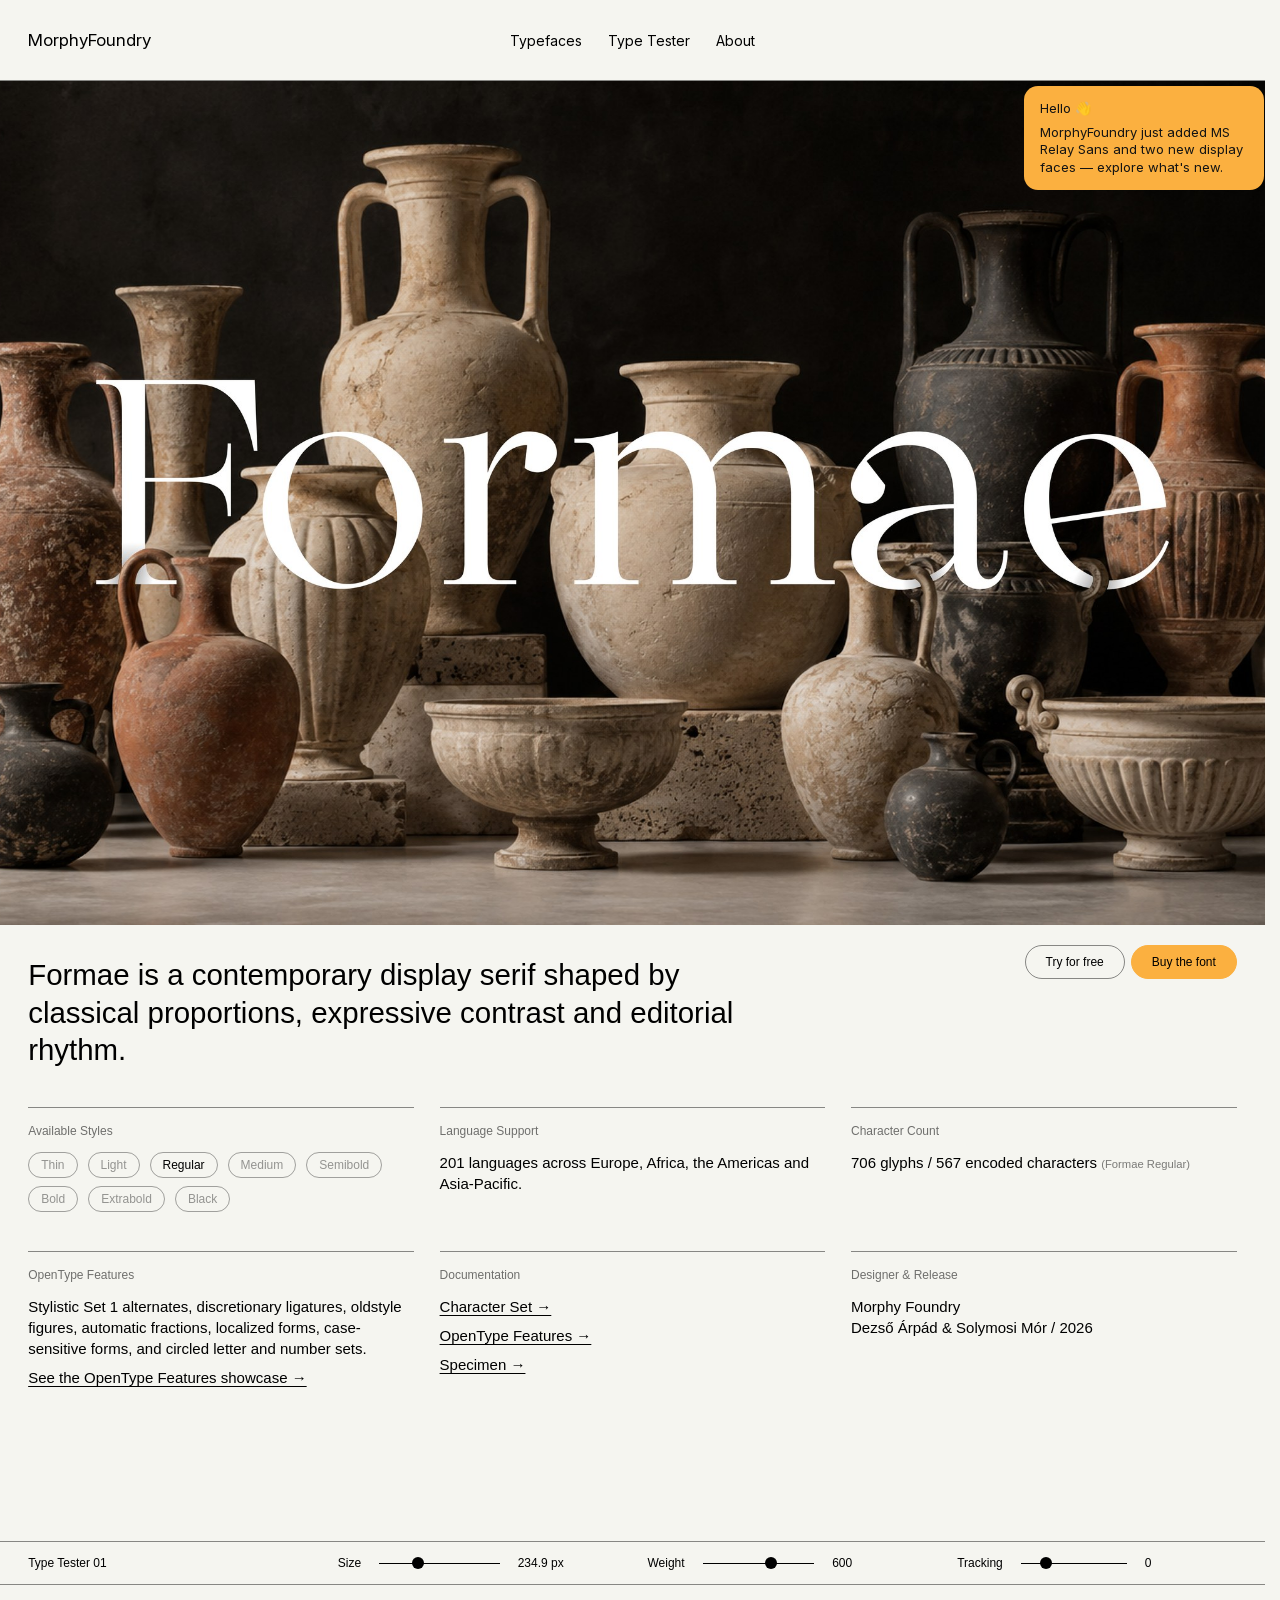
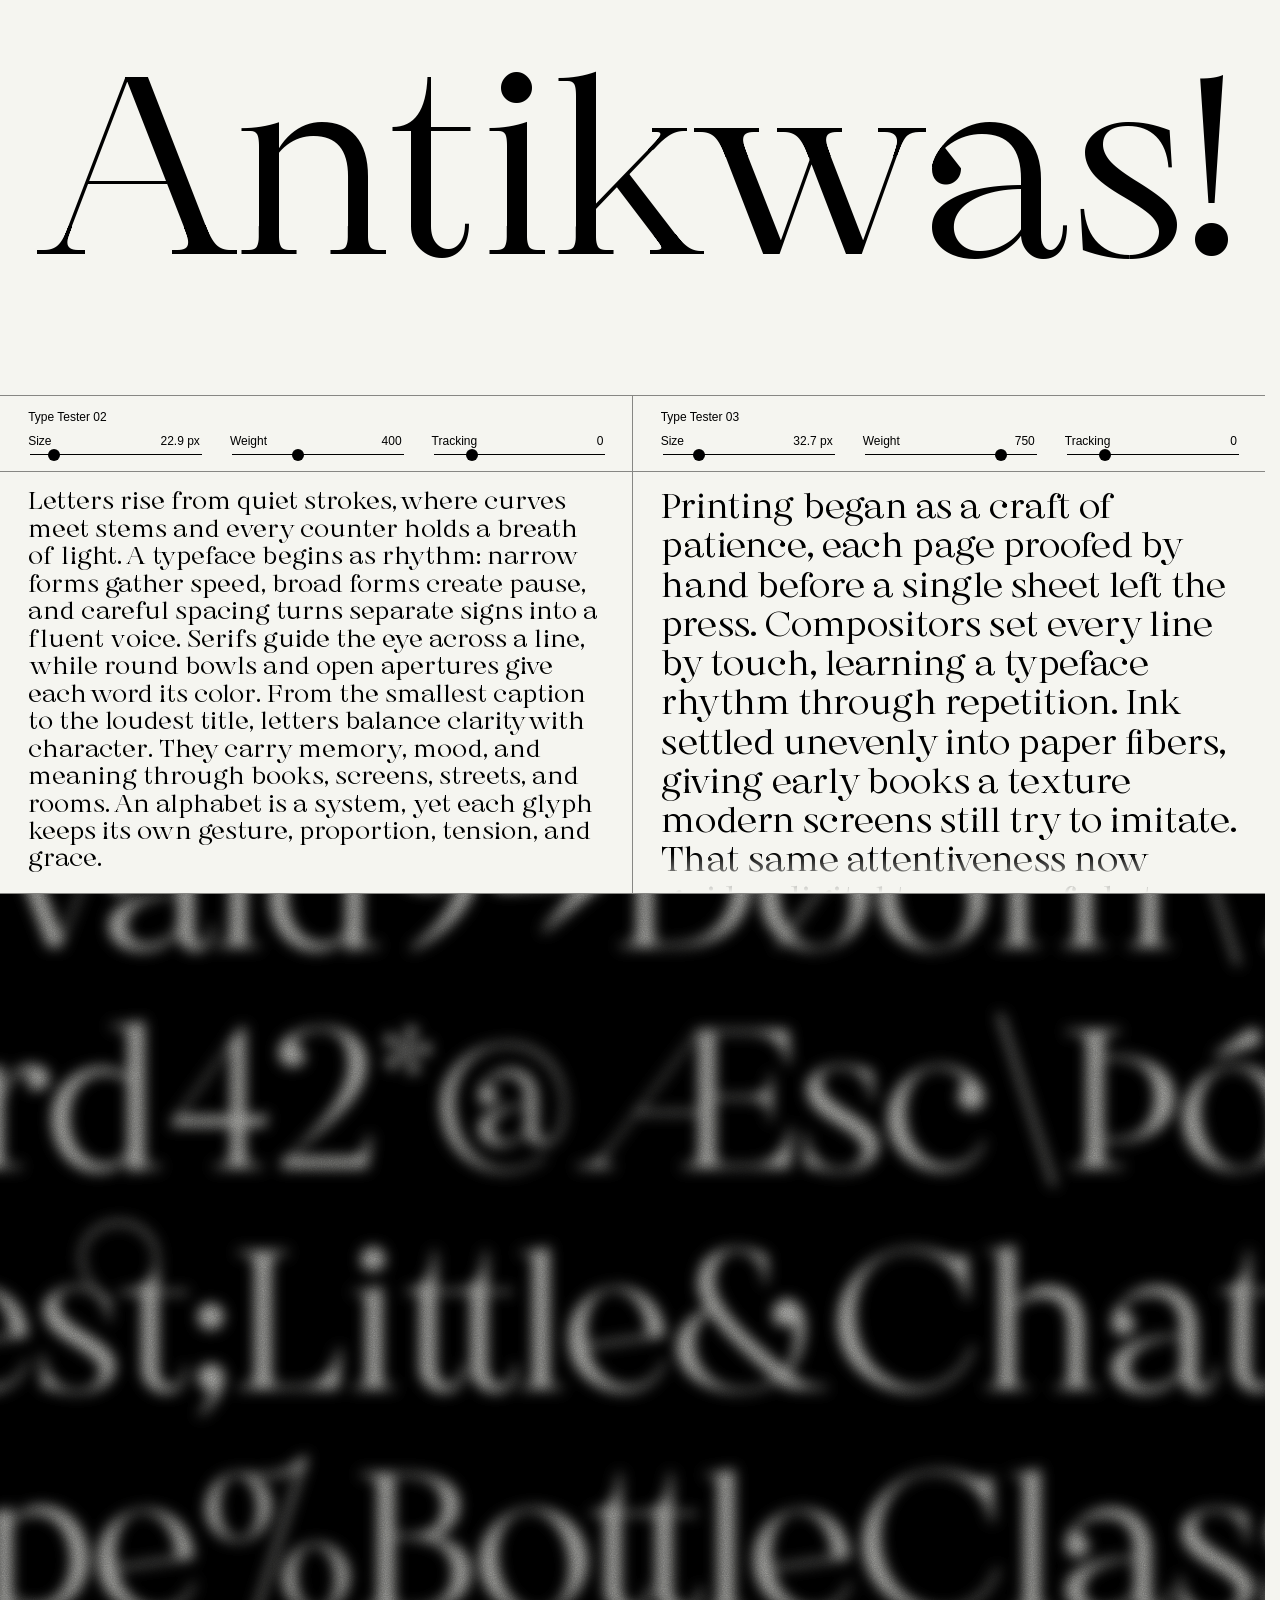
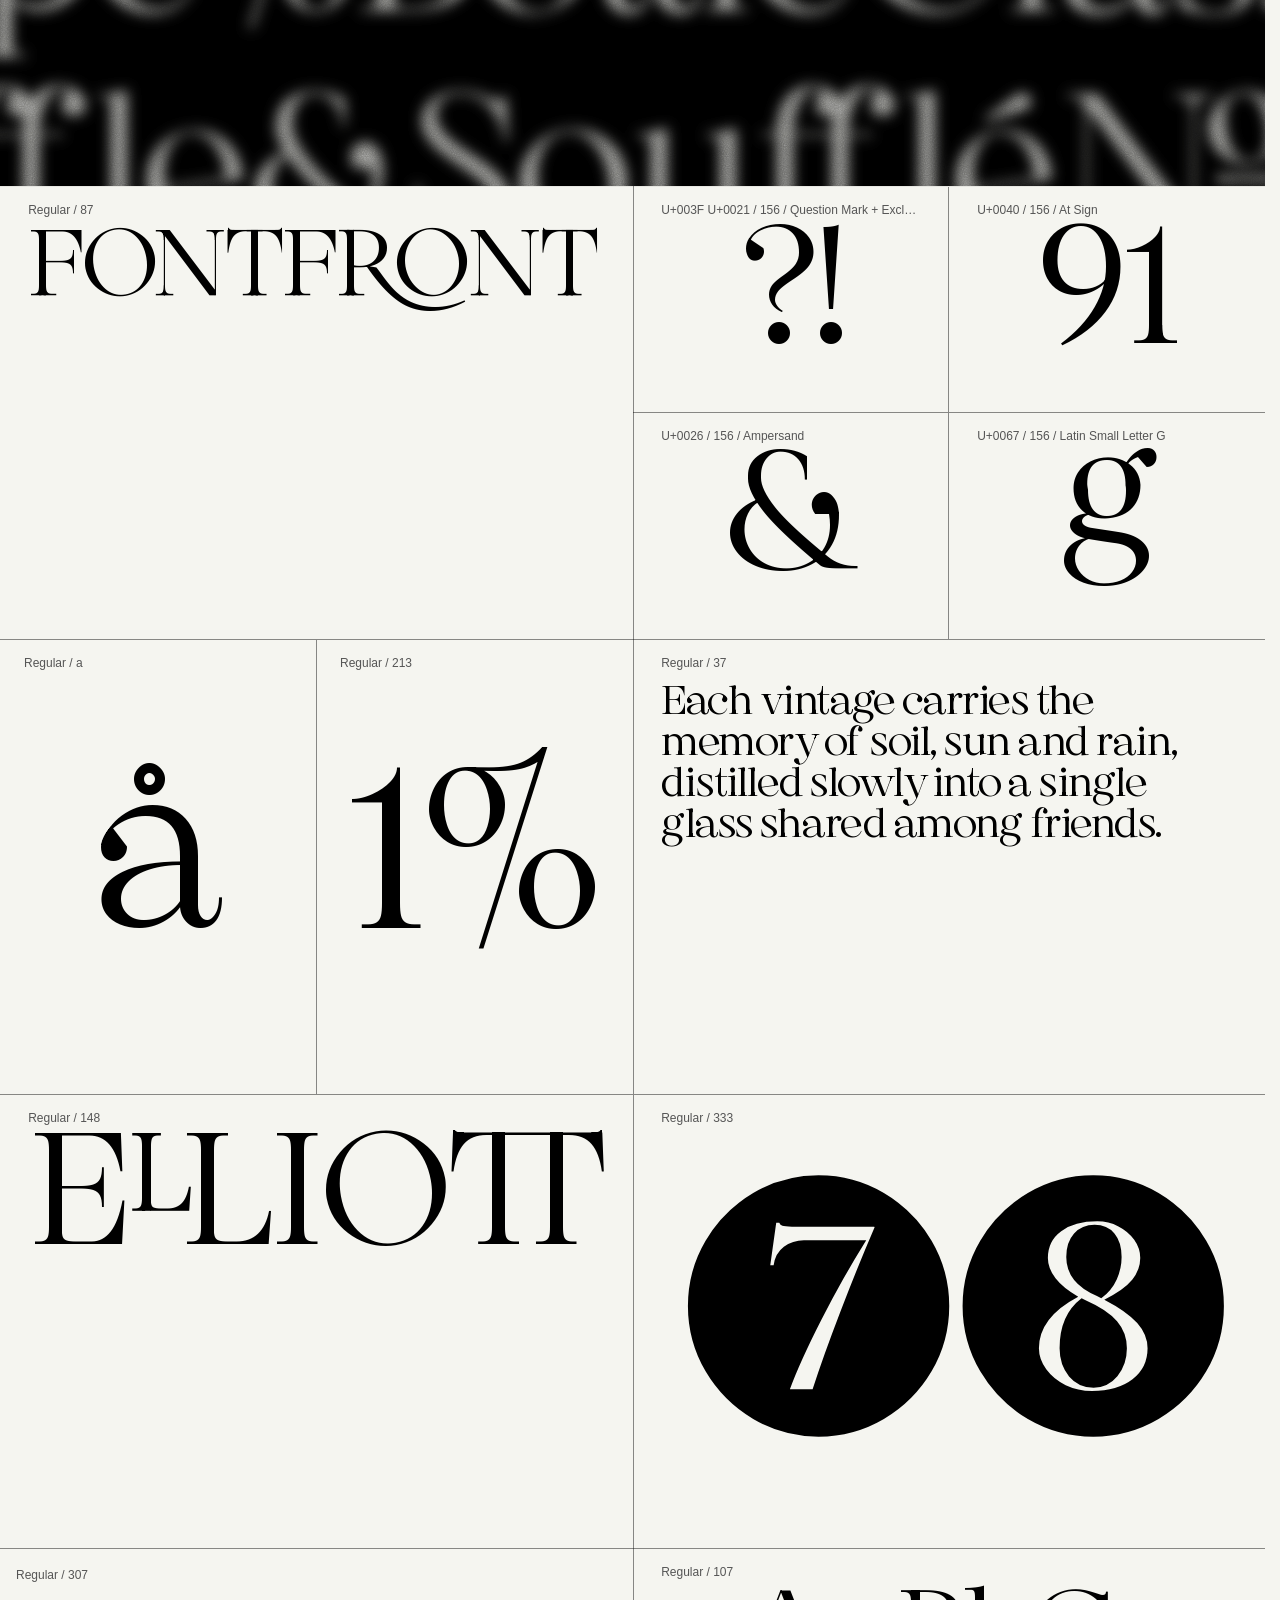
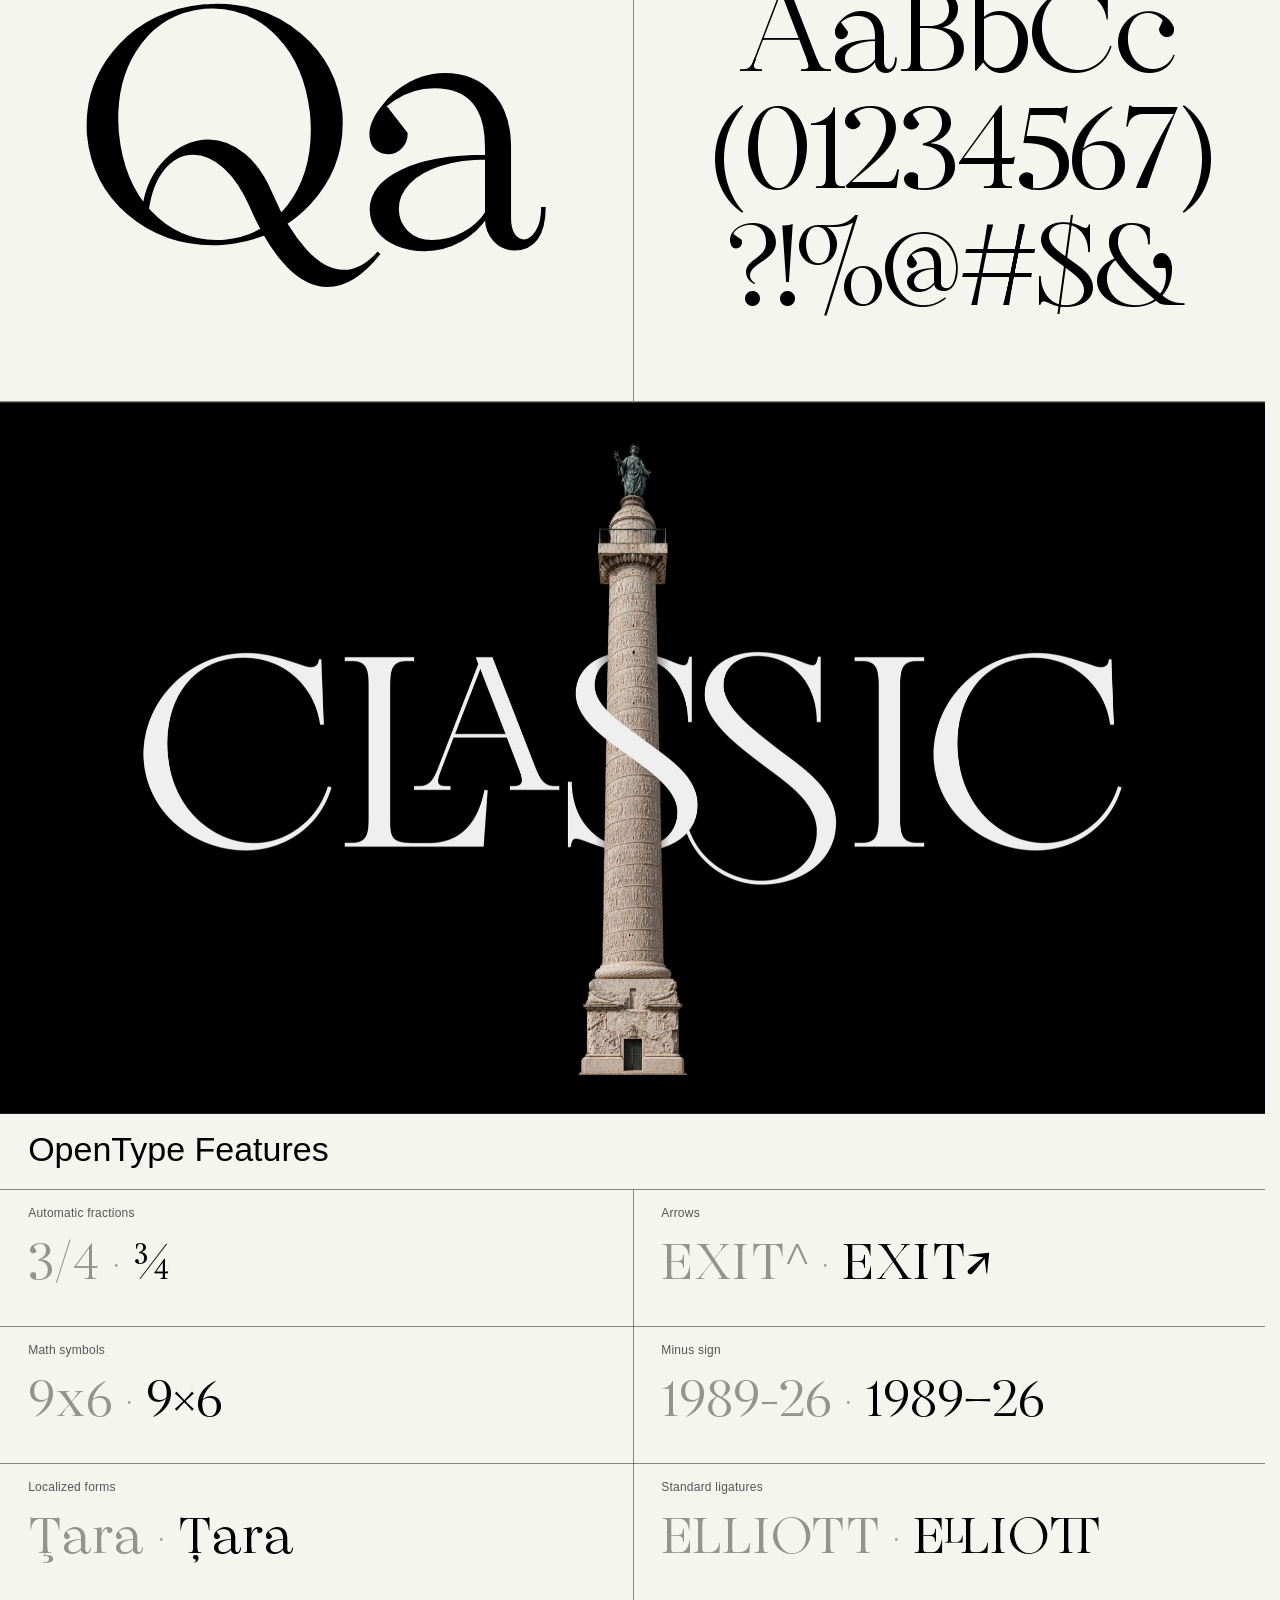
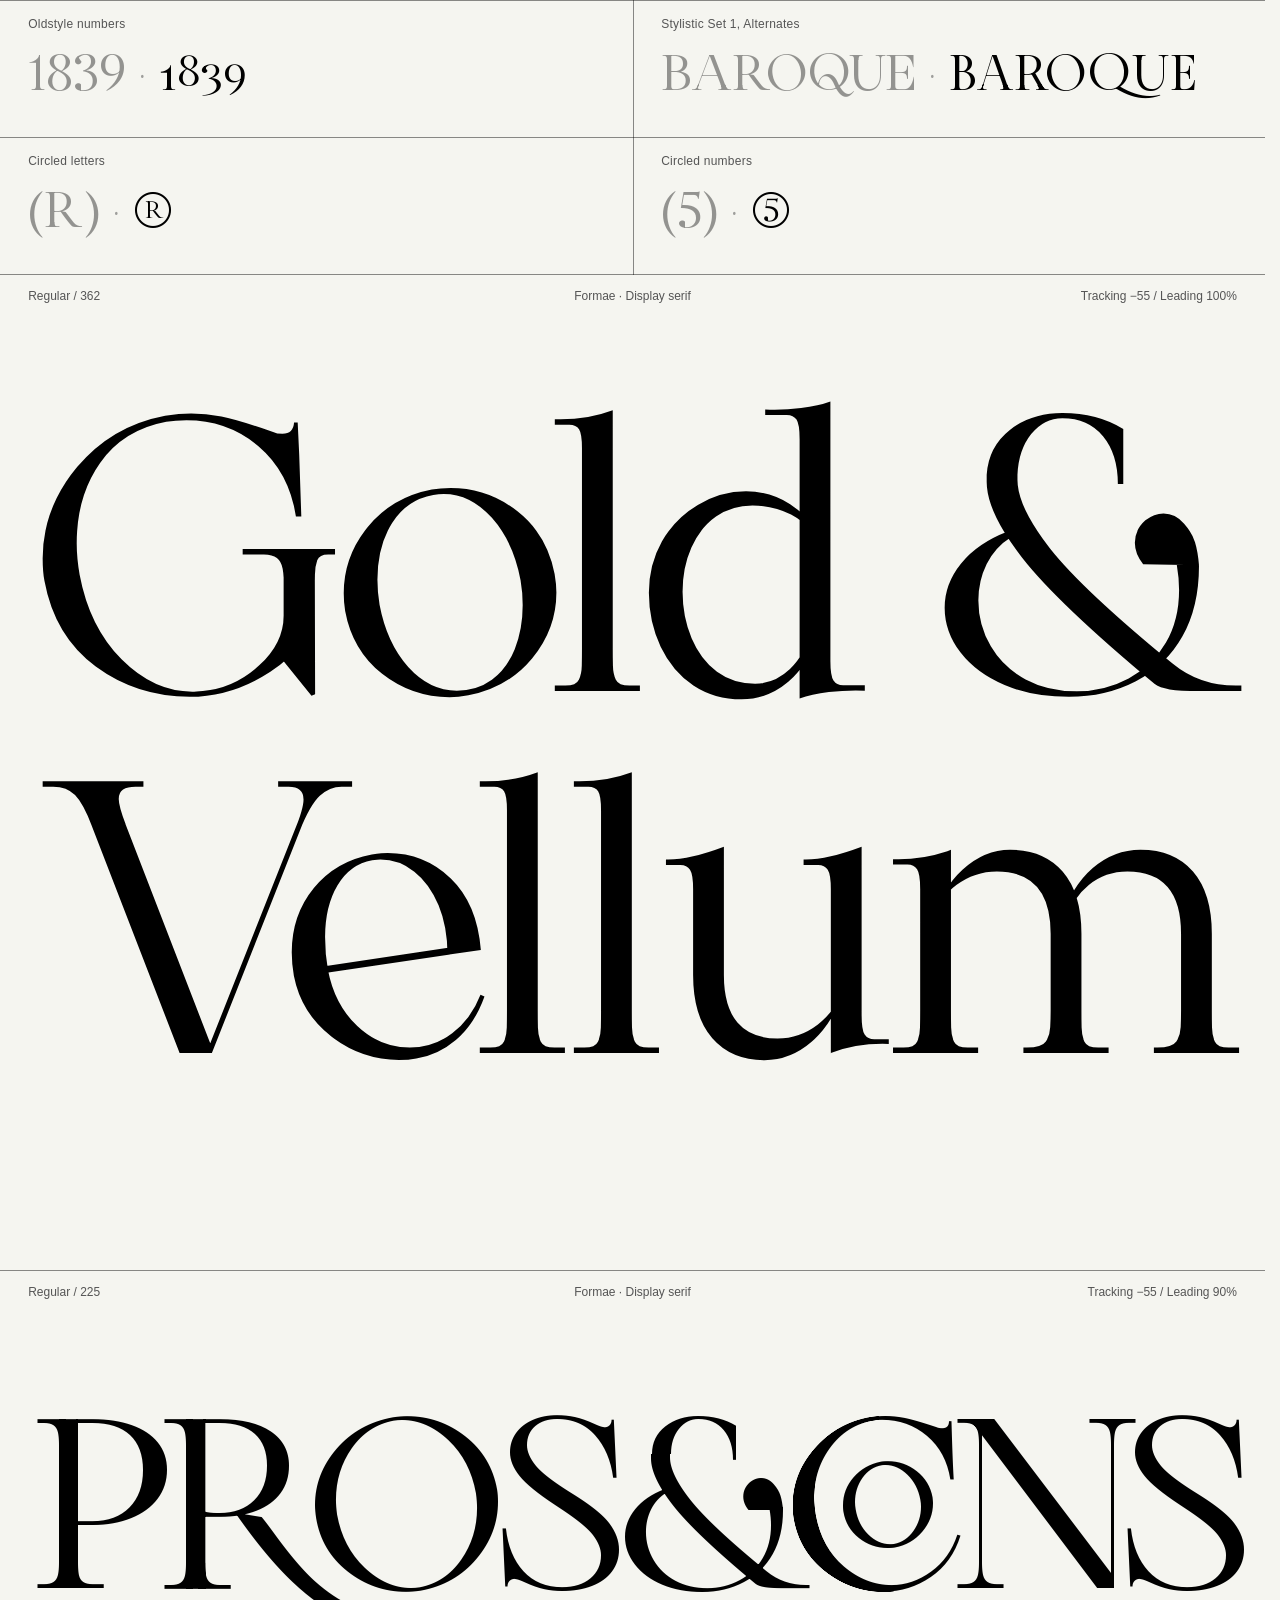
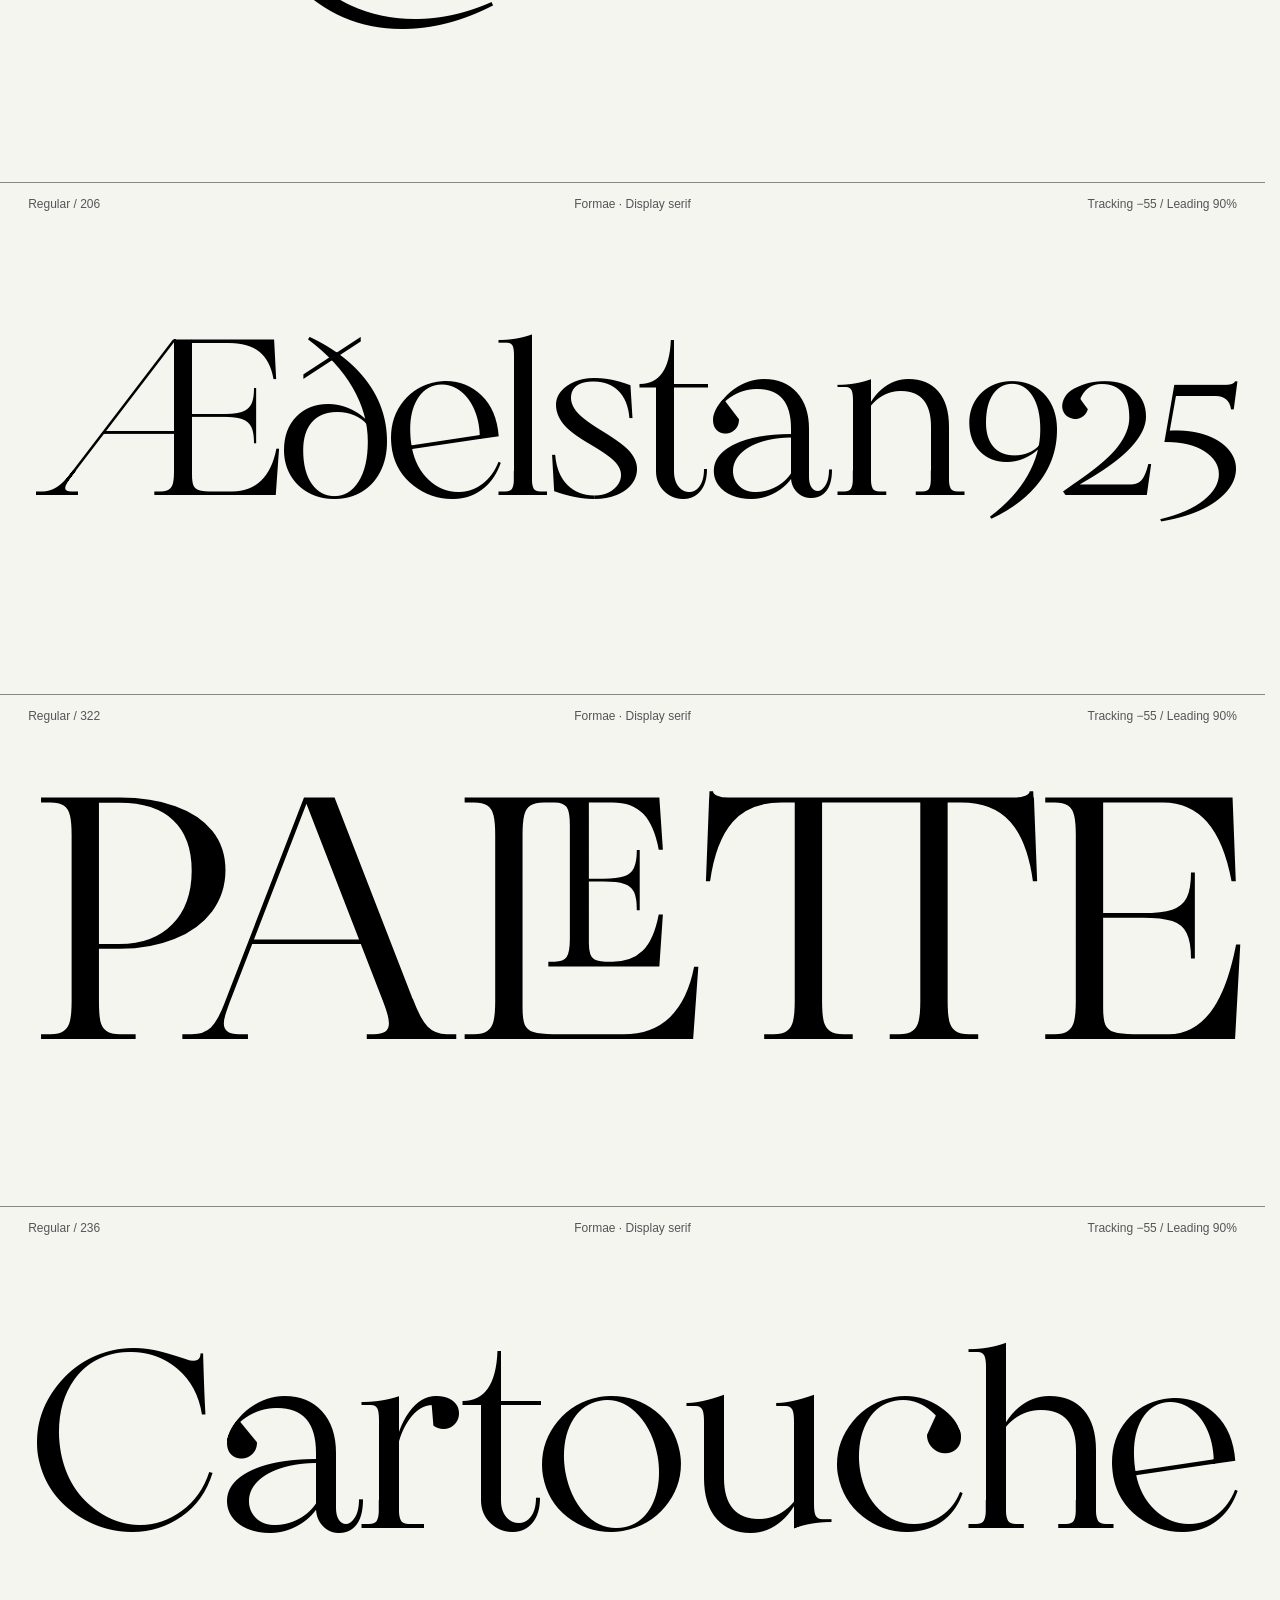
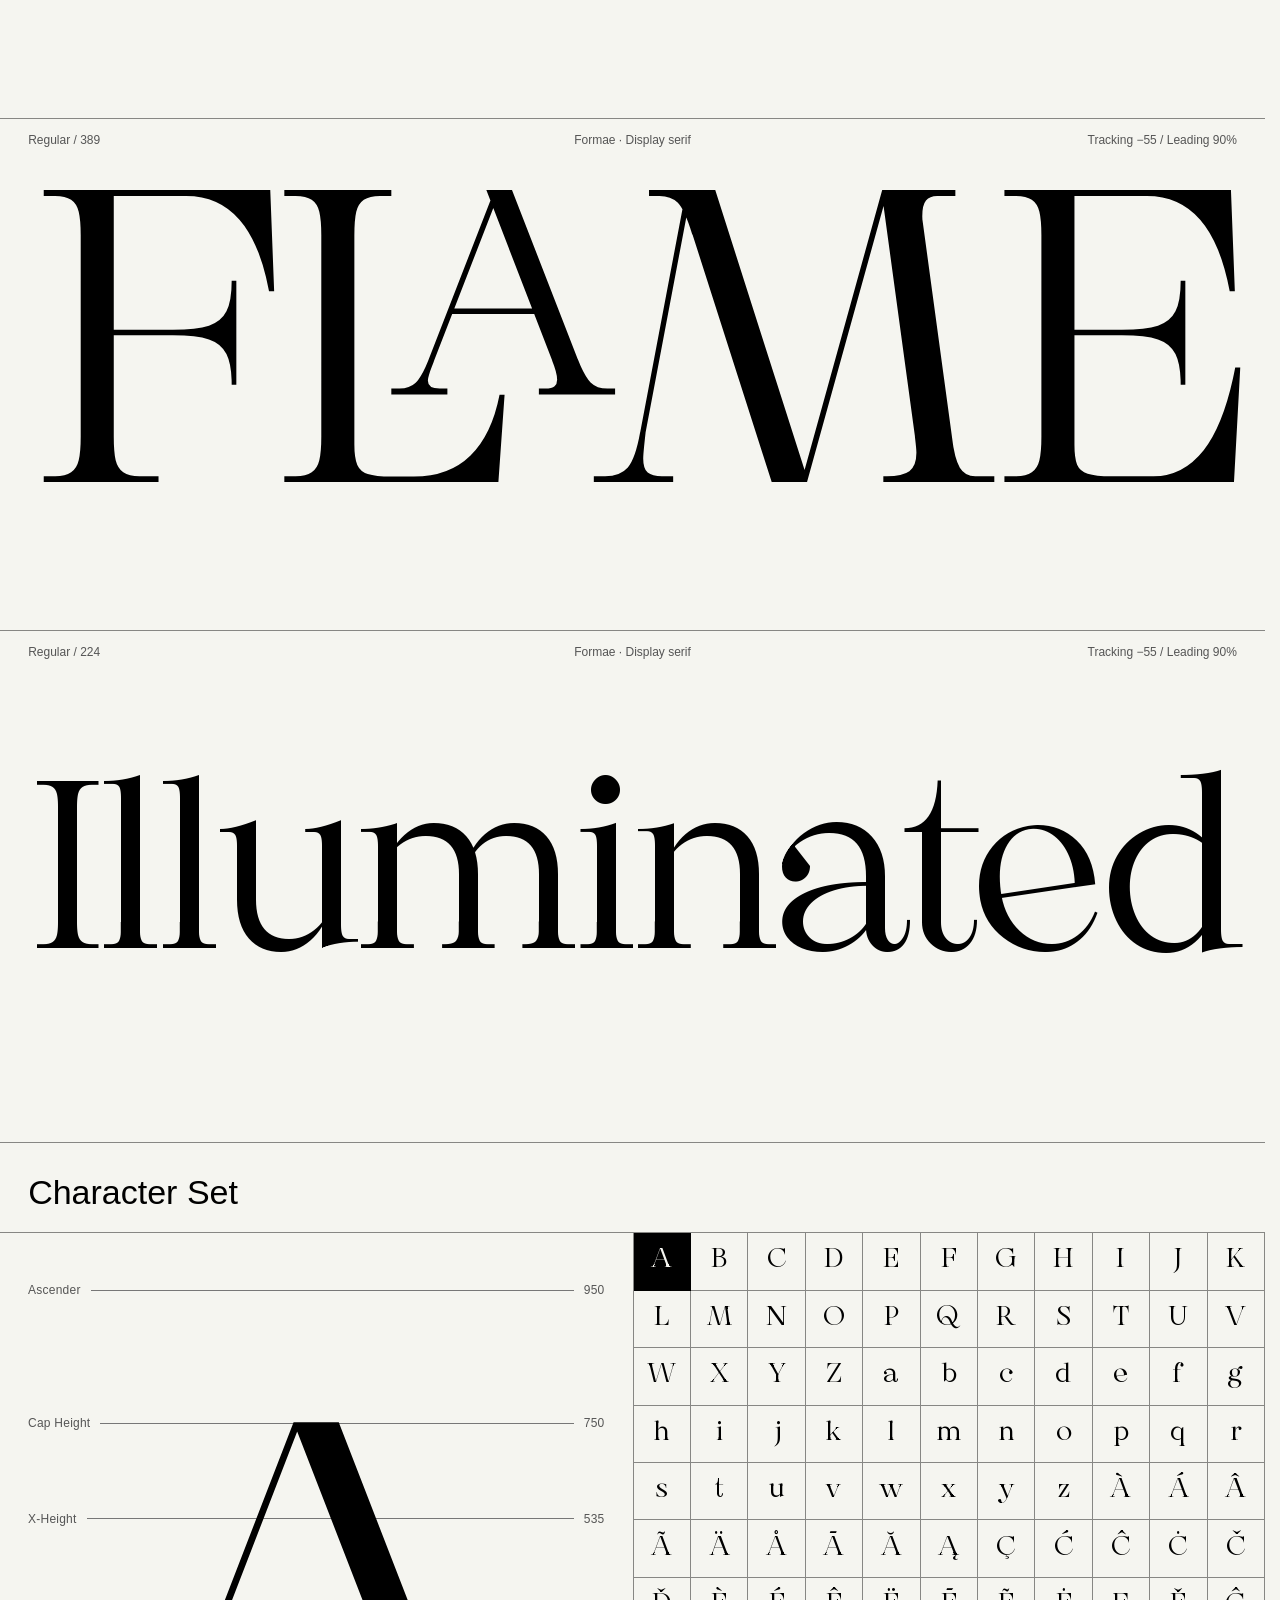
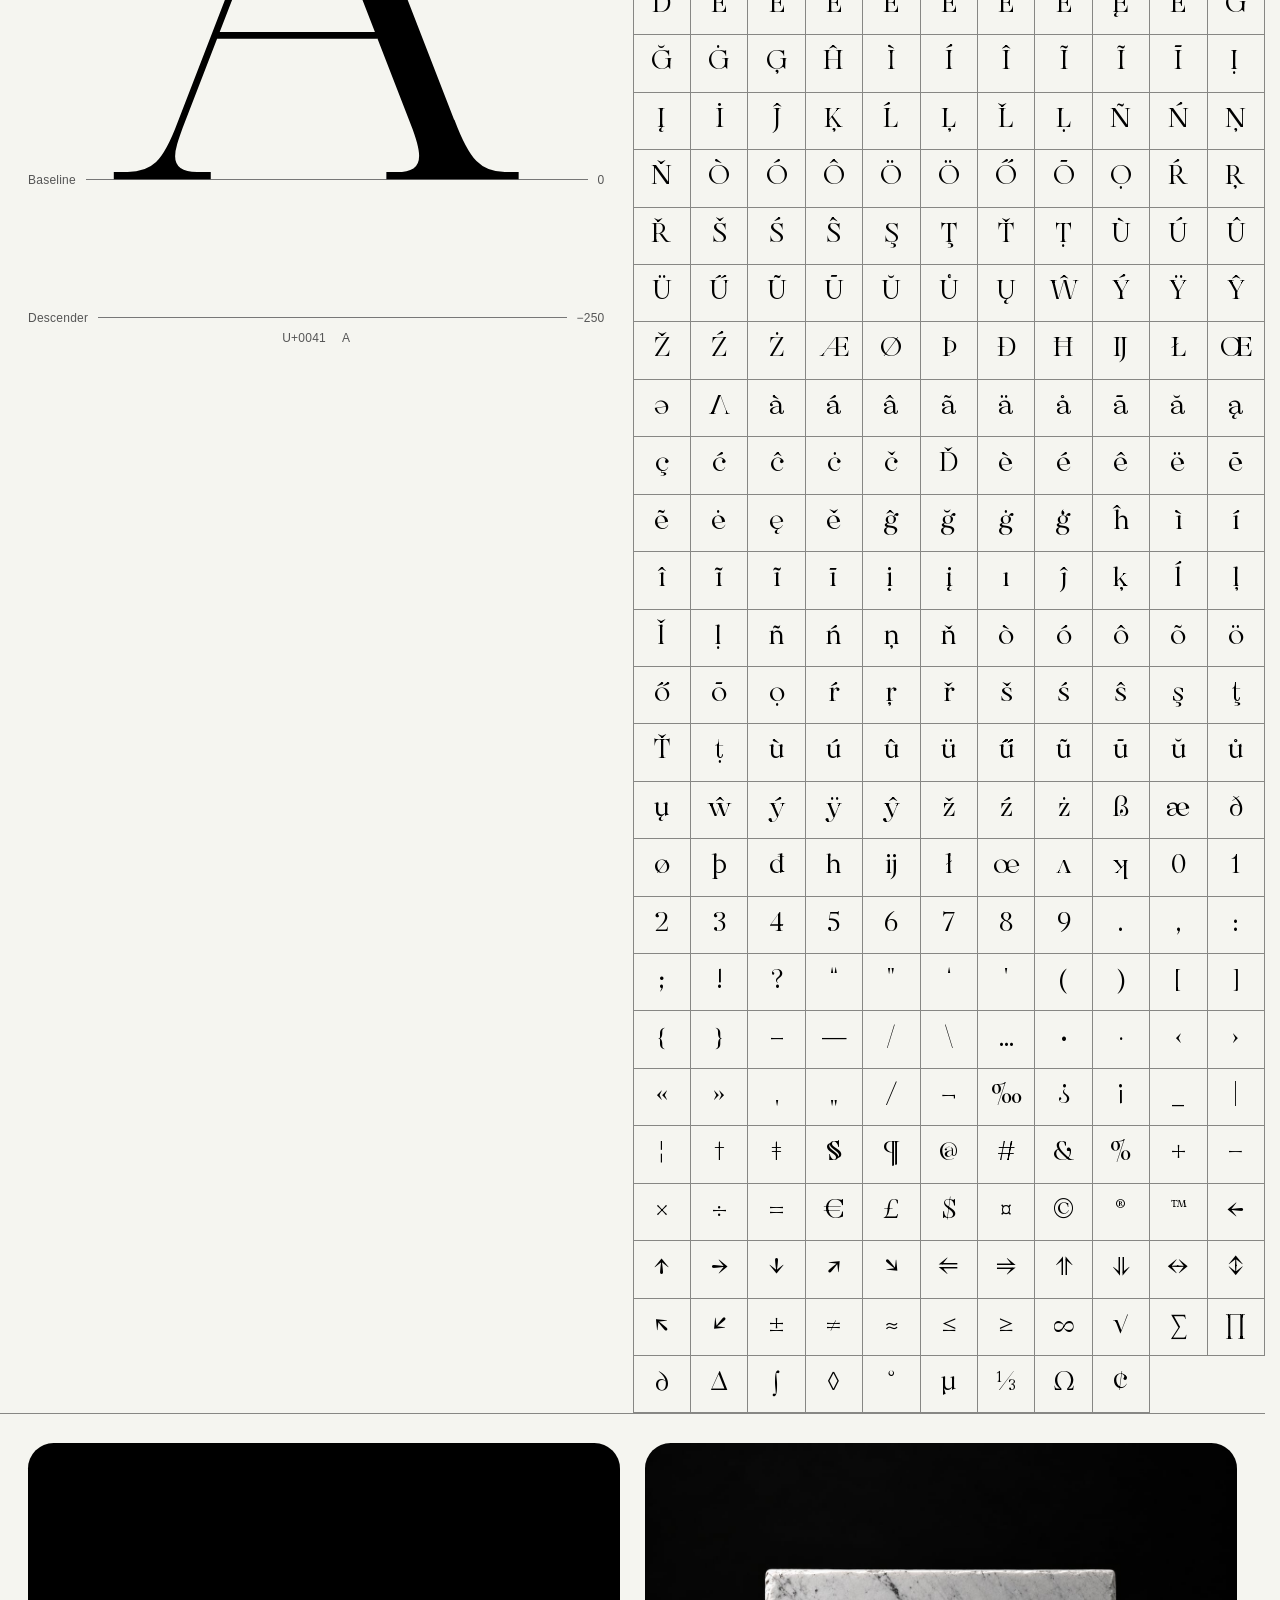
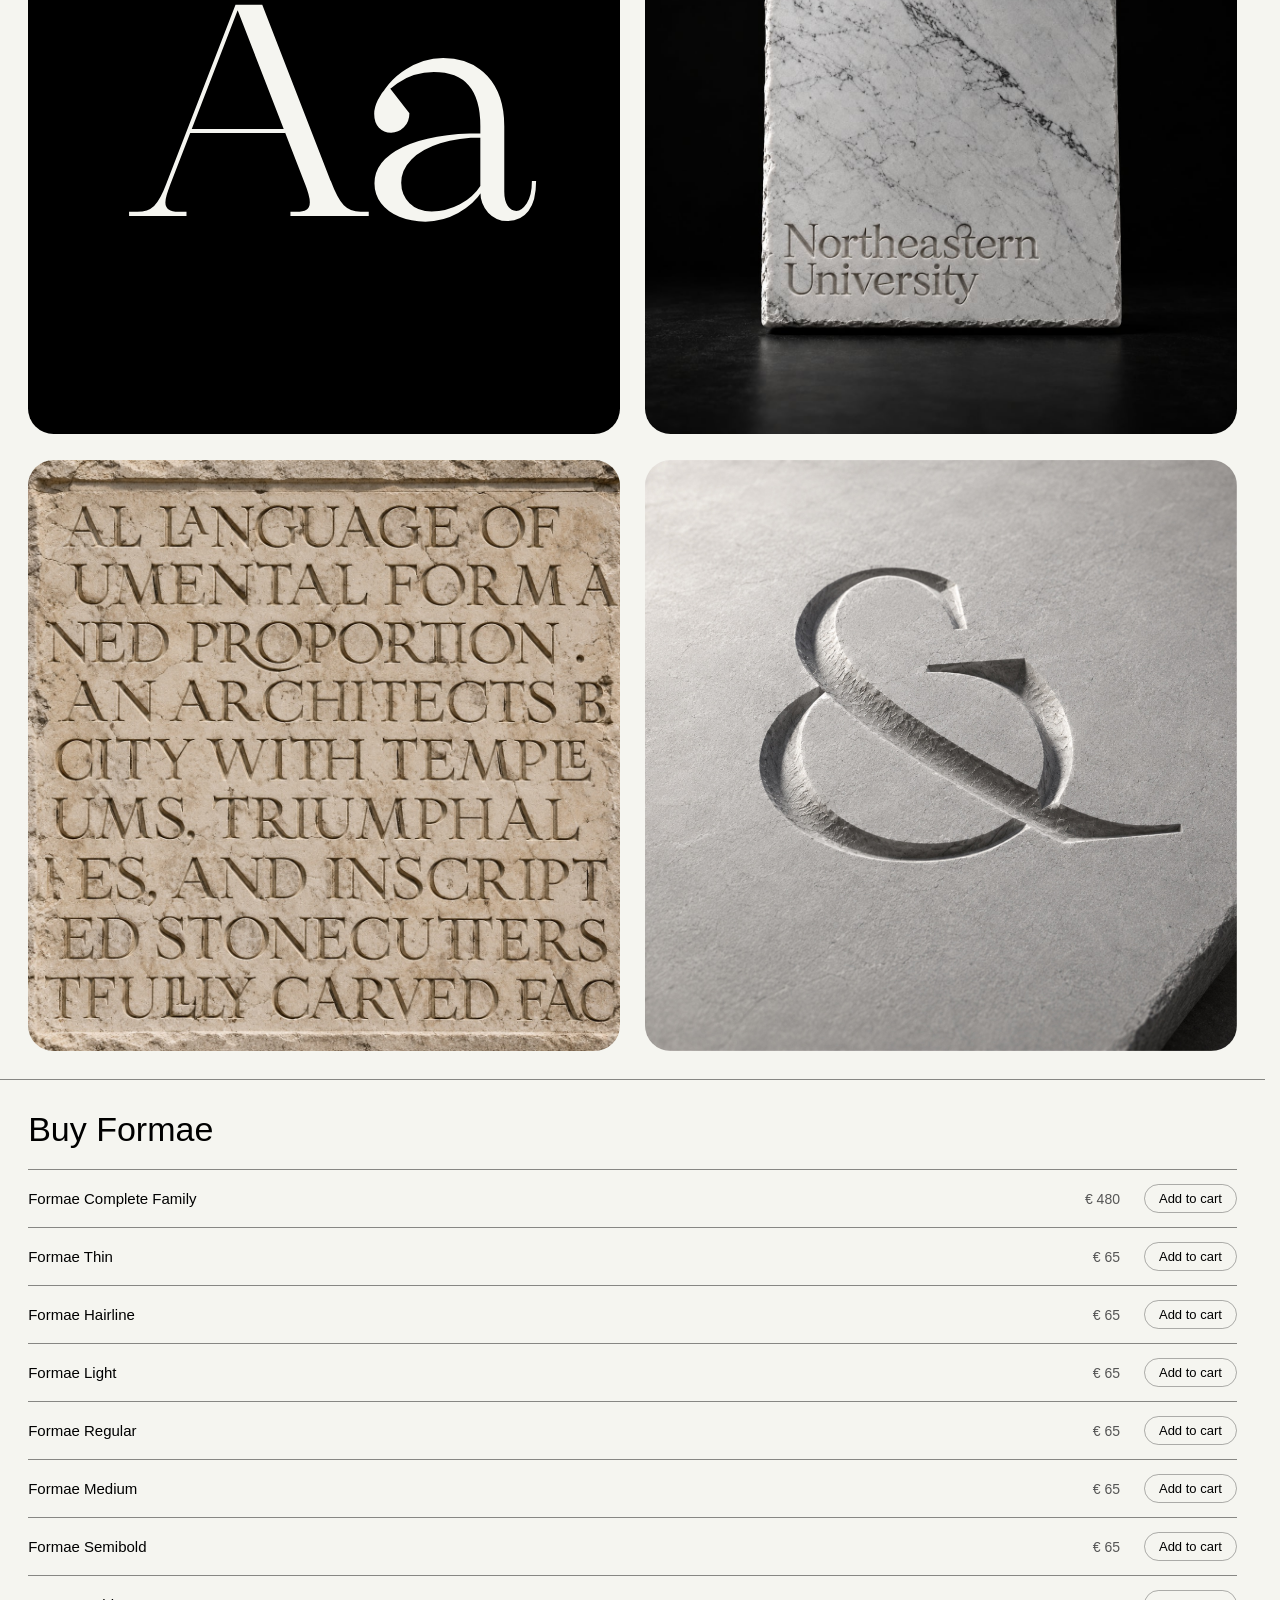
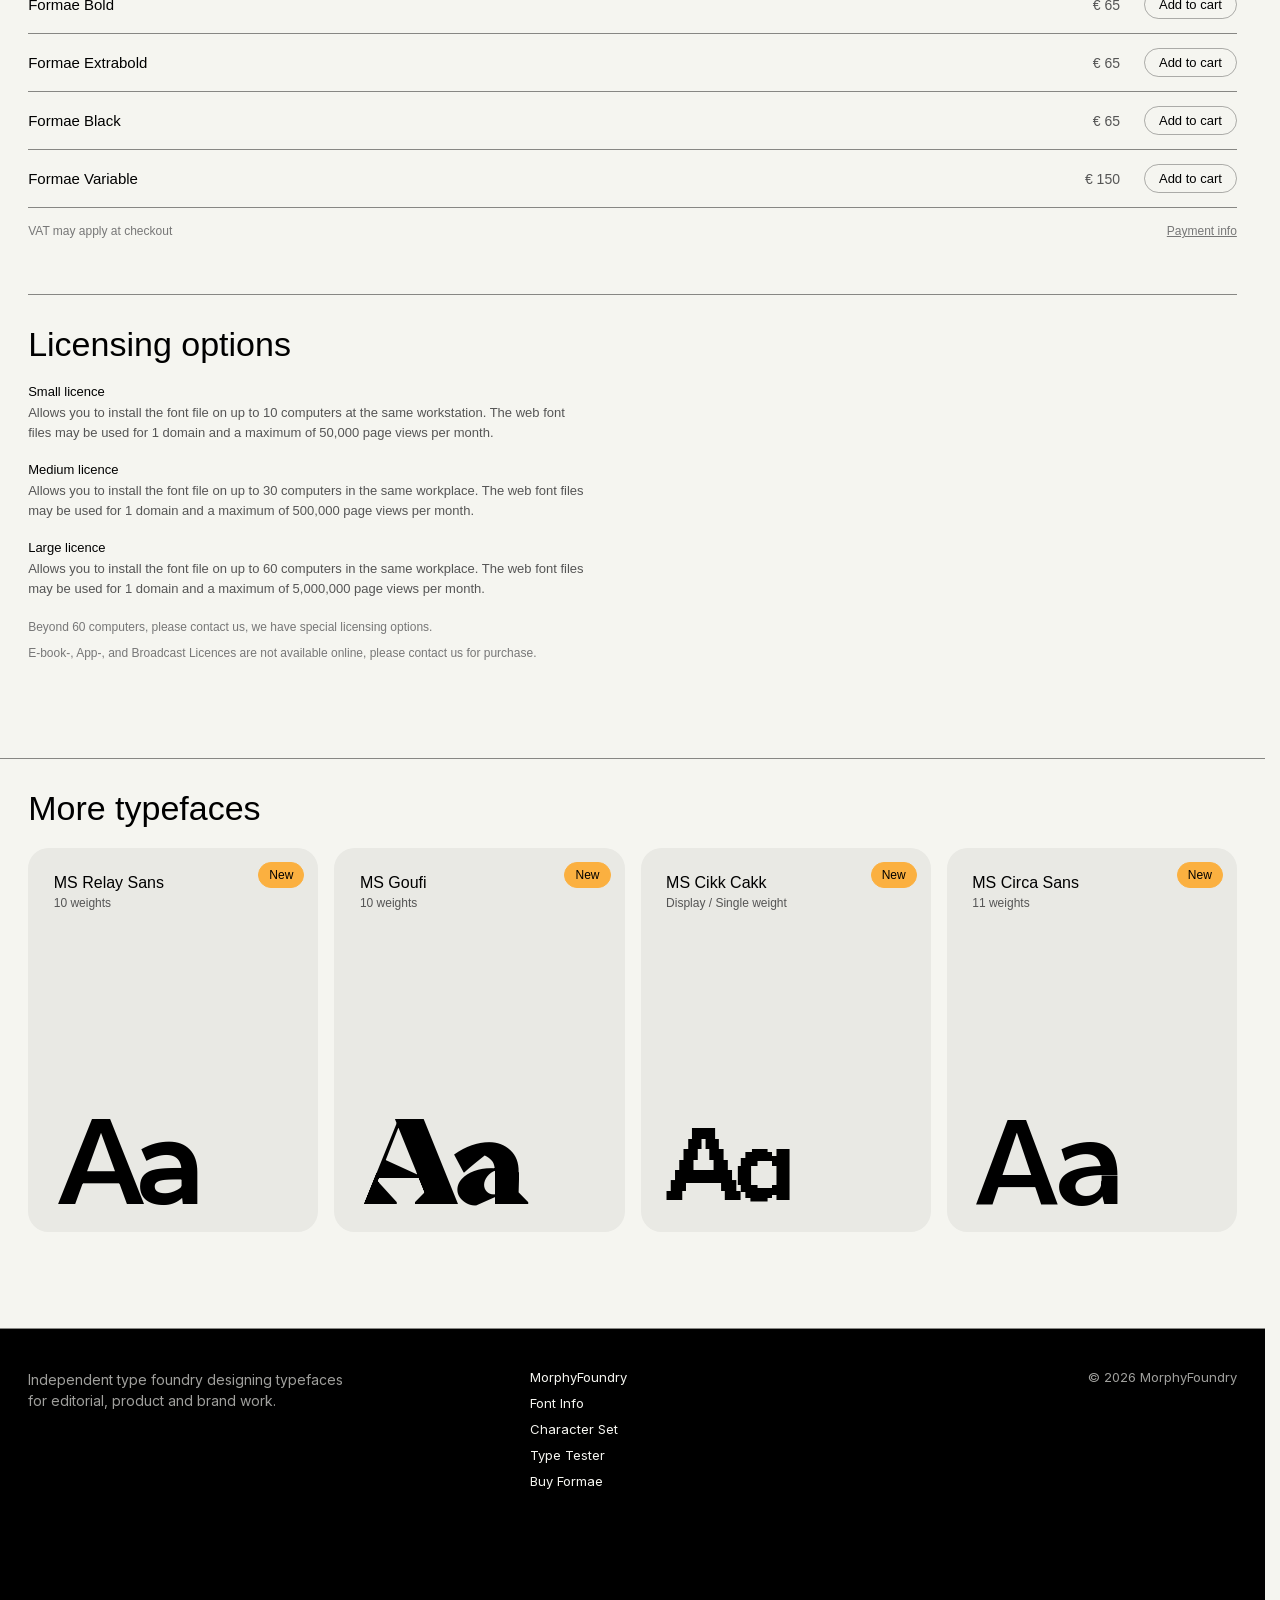
==== commit f0b85c73: "Formae: newest Formae-Regular (Sep 26 19:36) Co-Authored-By: Claude Sonnet 5 <noreply@anthropic.com>" ====
--- a/formae/index.html
+++ b/formae/index.html
@@ -7,7 +7,7 @@
 
   <title>Formae</title>
 
-  <link rel="stylesheet" href="style.css?v=widescale14">
+  <link rel="stylesheet" href="style.css?v=widescale14b">
 </head>
 
 
@@ -910,7 +910,7 @@
   </style>
   <script>
     (function () {
-      var SEED_VERSION = "92c711b";
+      var SEED_VERSION = "07fb96e";
       if (localStorage.getItem("formae-shared-seed") === SEED_VERSION) return;
       localStorage.setItem("formae-section-order", "[\"sec-0\",\"sec-1\",\"font-info-copy\",\"sec-2\",\"sec-3\",\"sec-4\",\"sec-5\",\"sec-6\",\"sec-16\",\"sec-19\",\"sec-8\",\"sec-12\",\"sec-7\",\"sec-10\",\"sec-11\",\"sec-9\",\"sec-13\",\"sec-18\",\"sec-14\",\"sec-15\",\"sec-17\",\"about-black-2\",\"sec-20\",\"sec-21\",\"sec-22\",\"sec-23\",\"sec-24\",\"sec-25\",\"sec-26\"]");
       localStorage.setItem("formae-section-hidden", "[\"sec-13\",\"sec-18\",\"sec-14\",\"sec-16\",\"sec-25\",\"sec-22\",\"sec-21\",\"sec-20\",\"sec-1\"]");
--- a/formae/style.css
+++ b/formae/style.css
@@ -45,7 +45,7 @@
    were dropped); the latest export lives in formae/fonts/. */
 @font-face {
   font-family: "Formae";
-  src: url("fonts/Formae-Regular.woff2?v=31") format("woff2");
+  src: url("fonts/Formae-Regular.woff2?v=32") format("woff2");
   font-style: normal;
   font-weight: 400;
   font-display: swap;
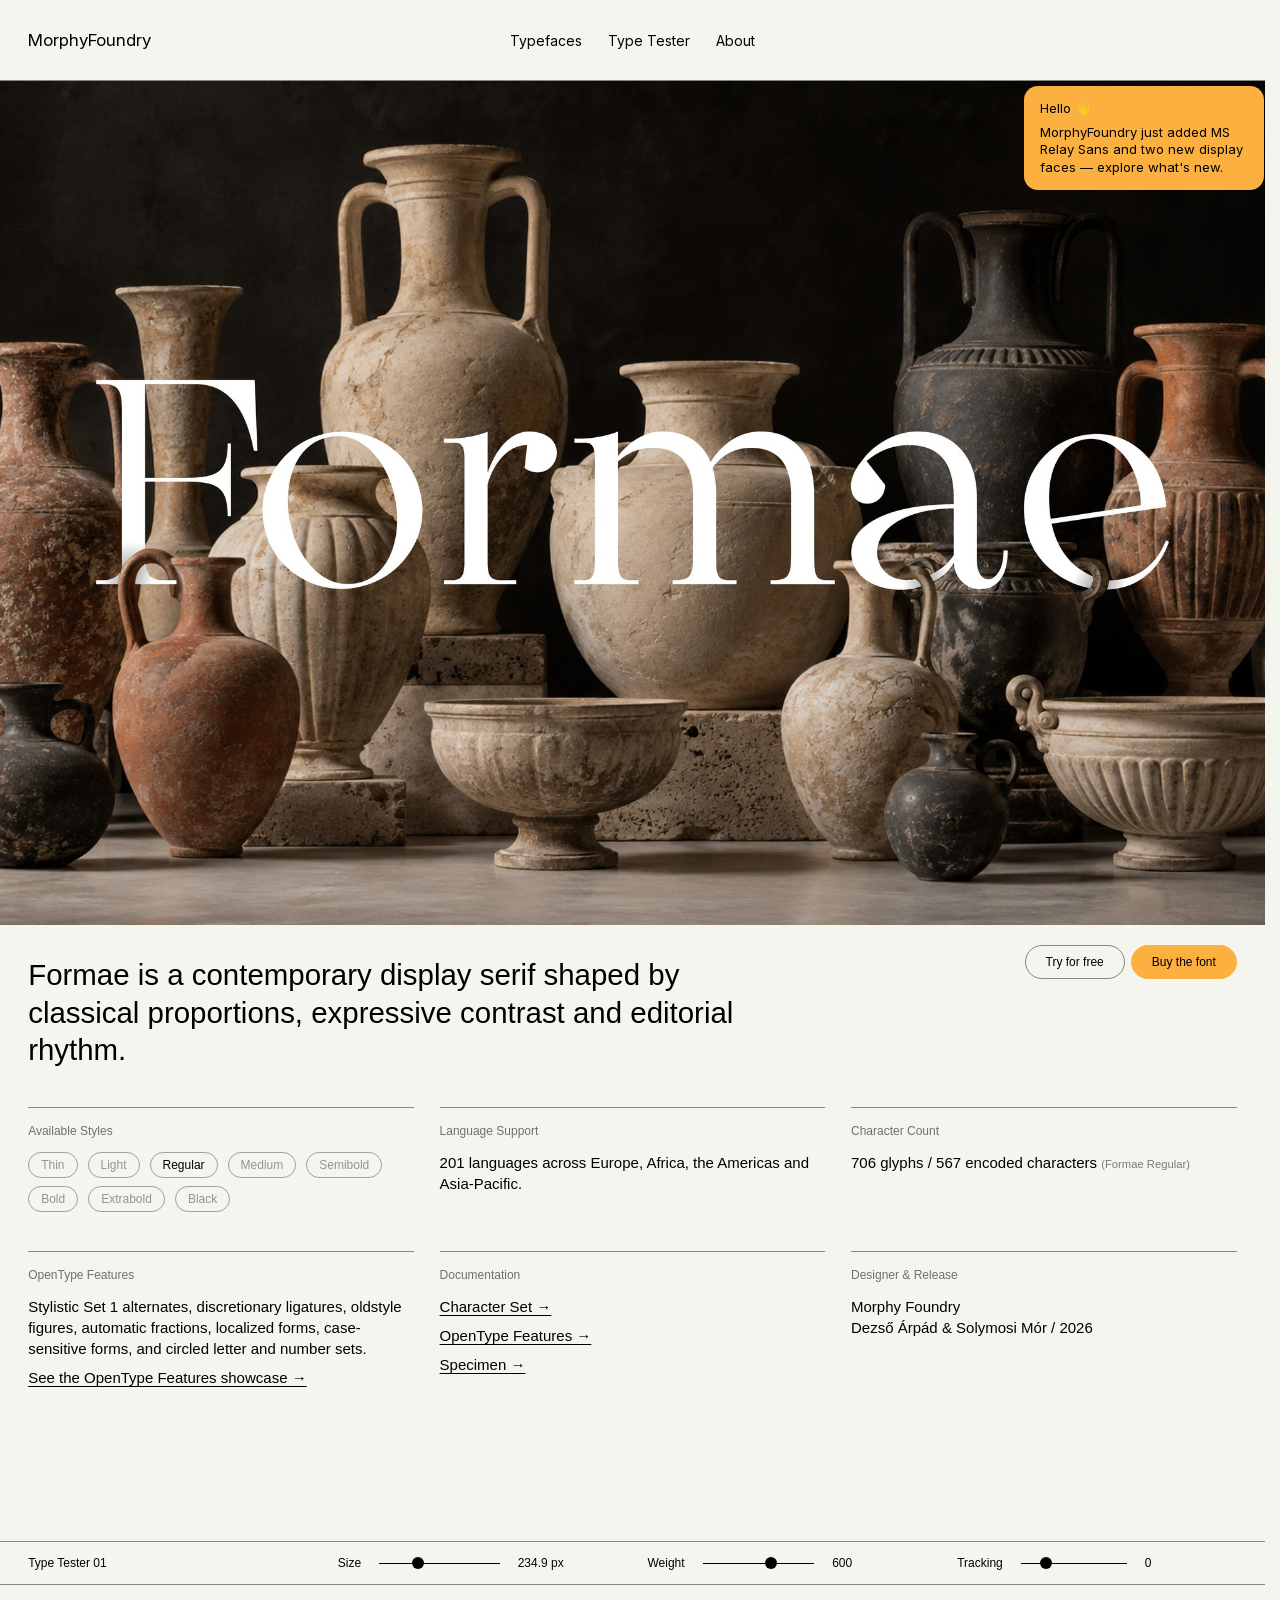
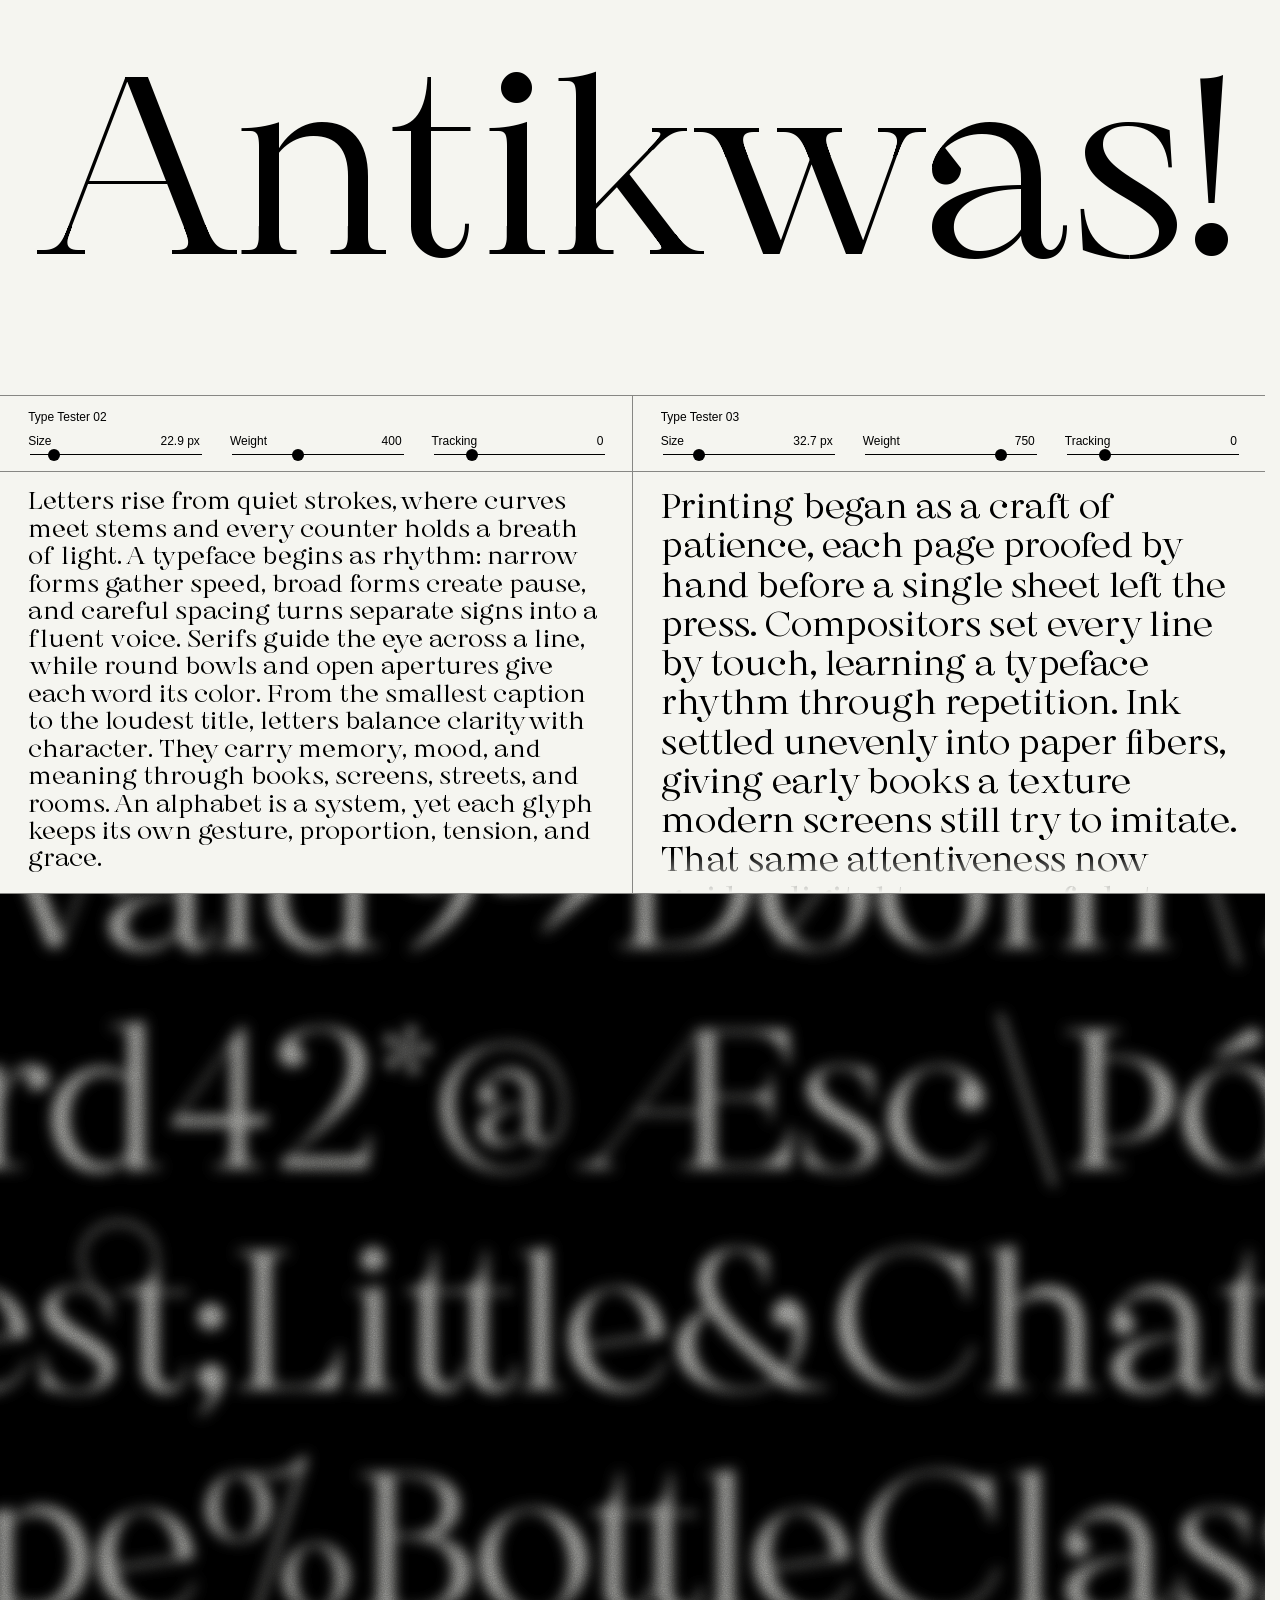
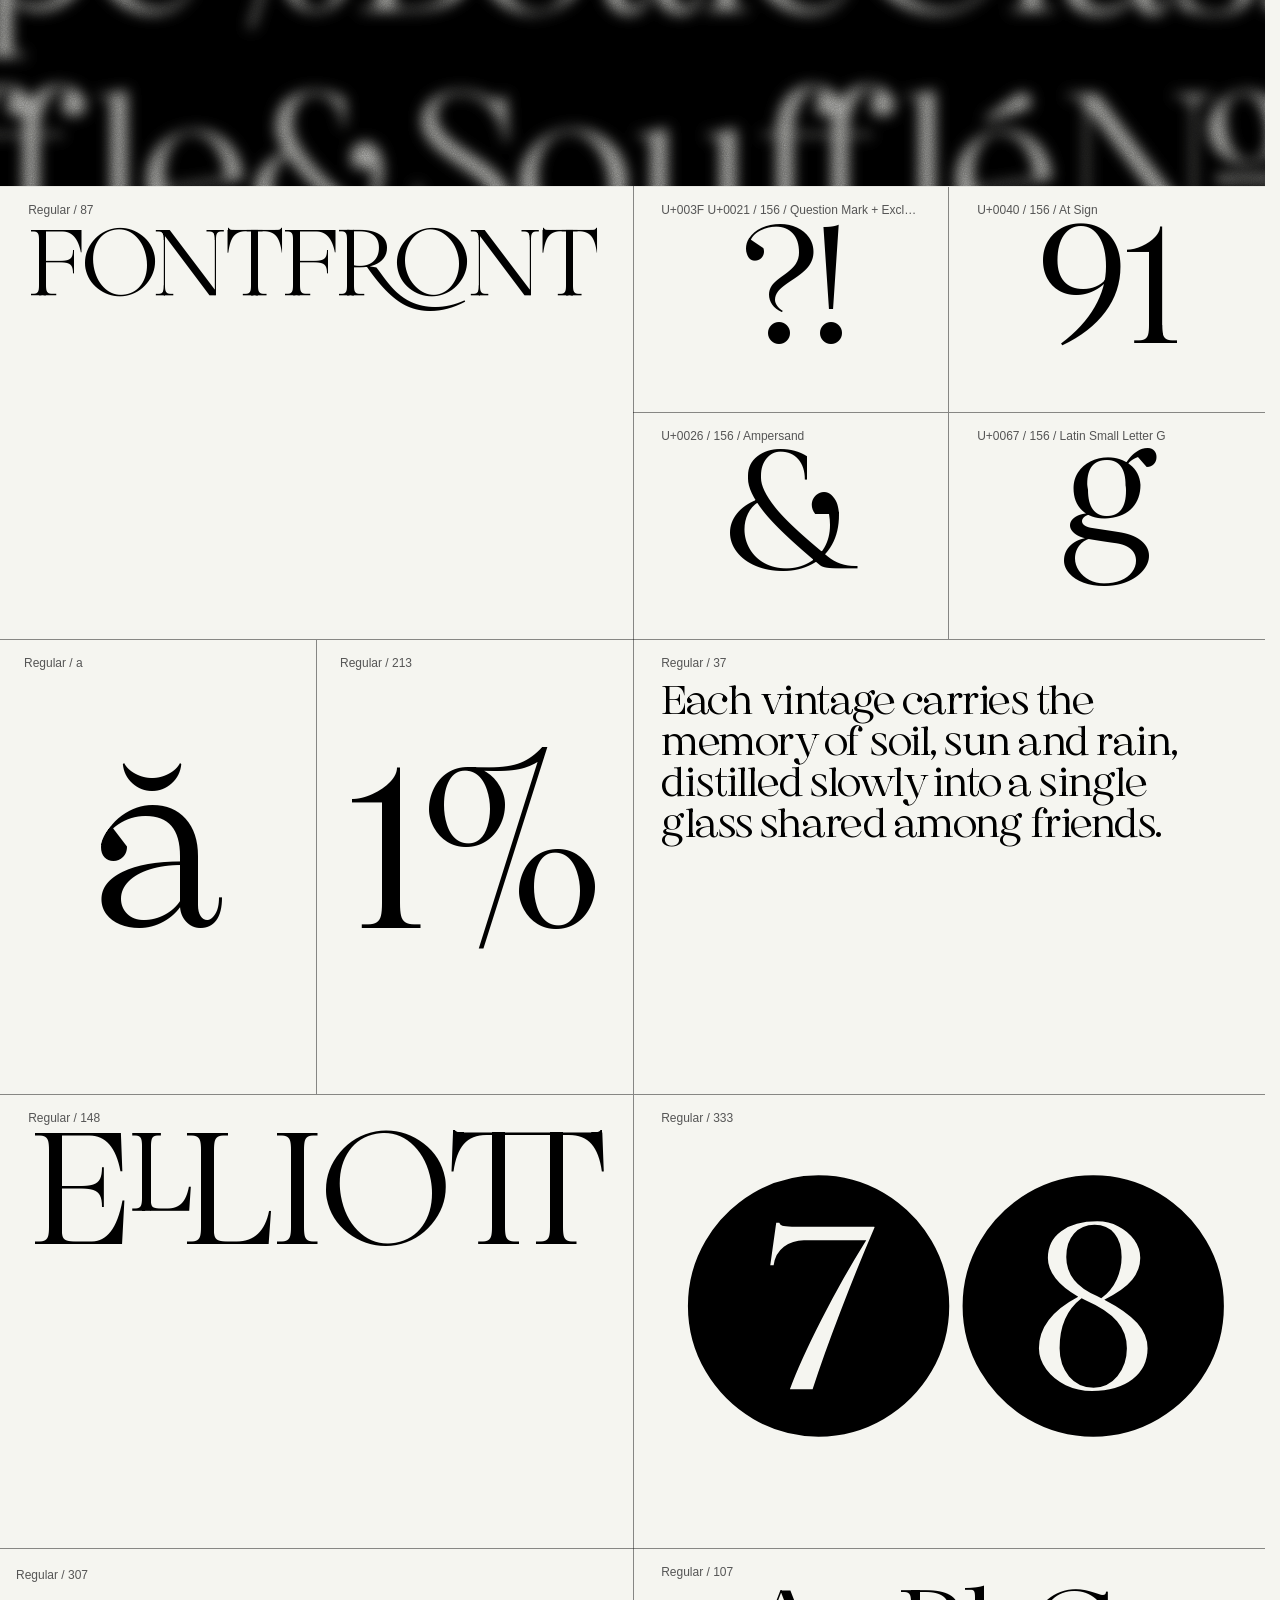
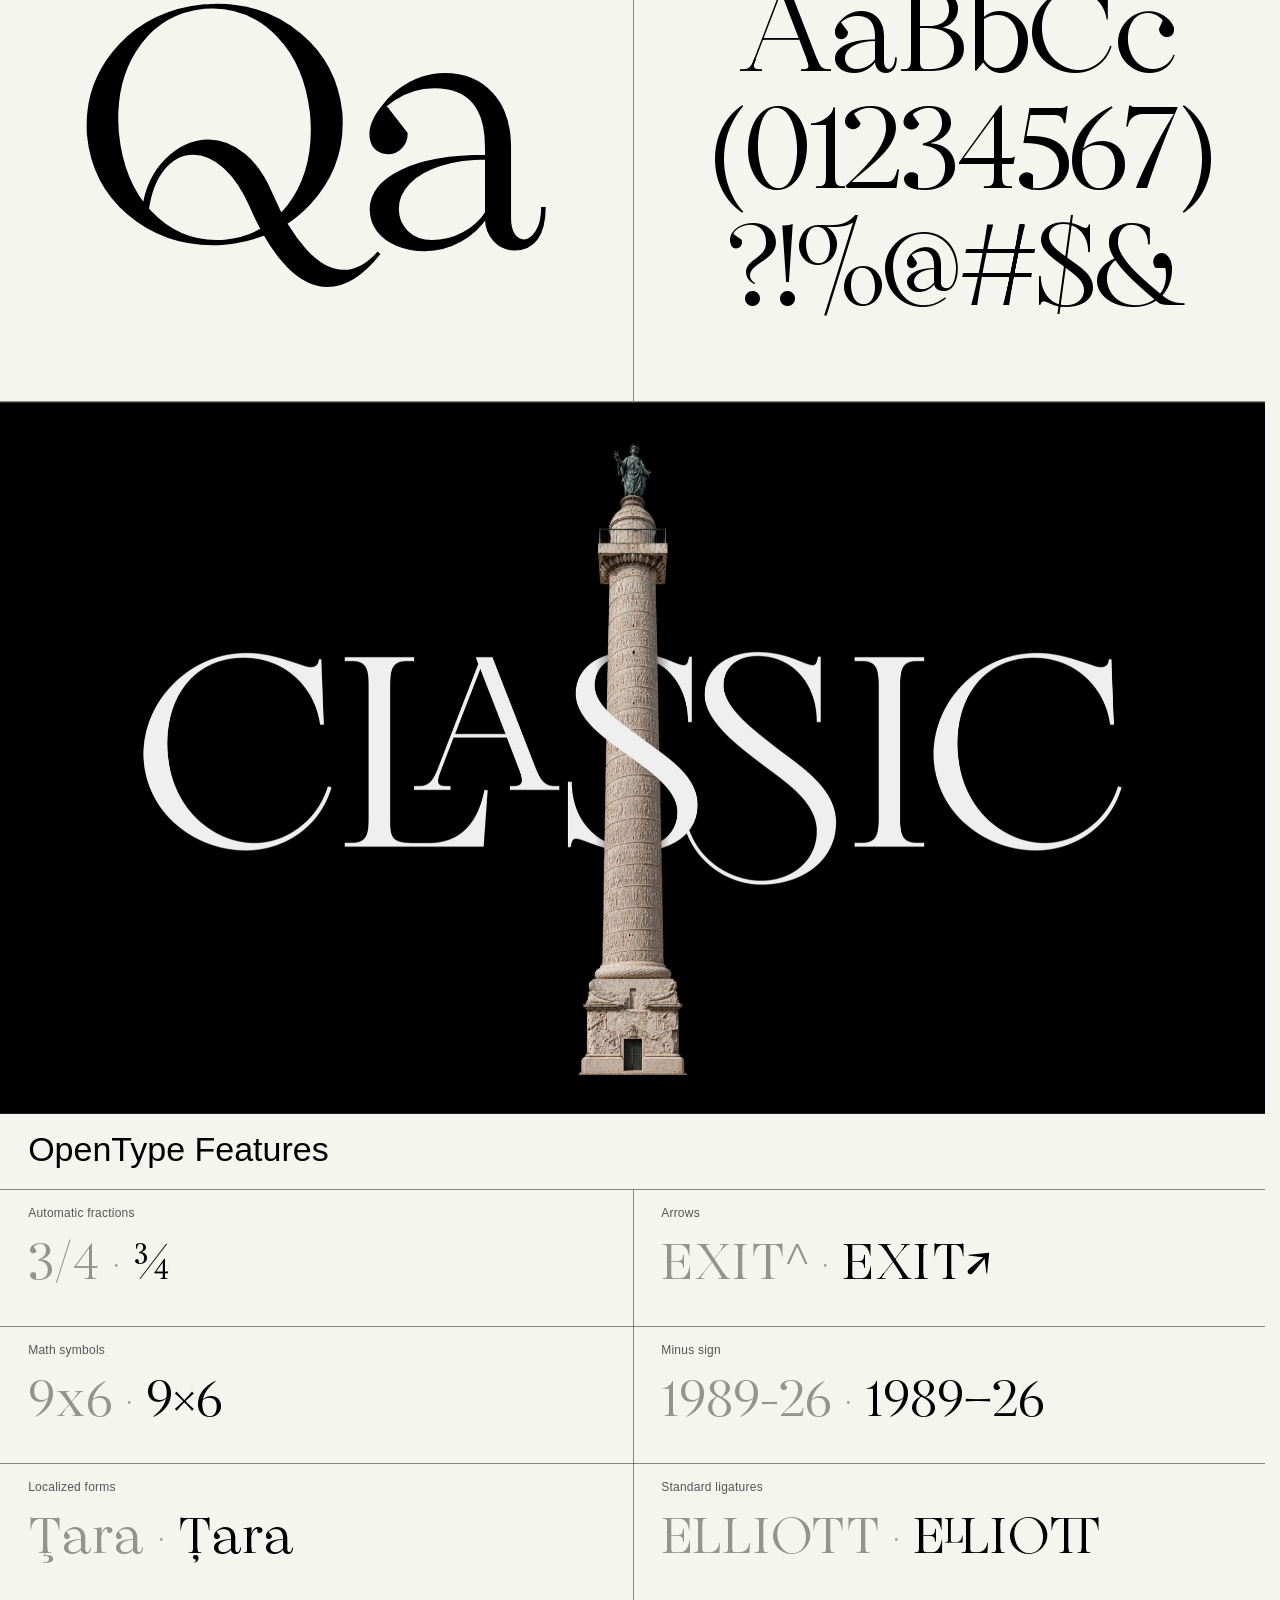
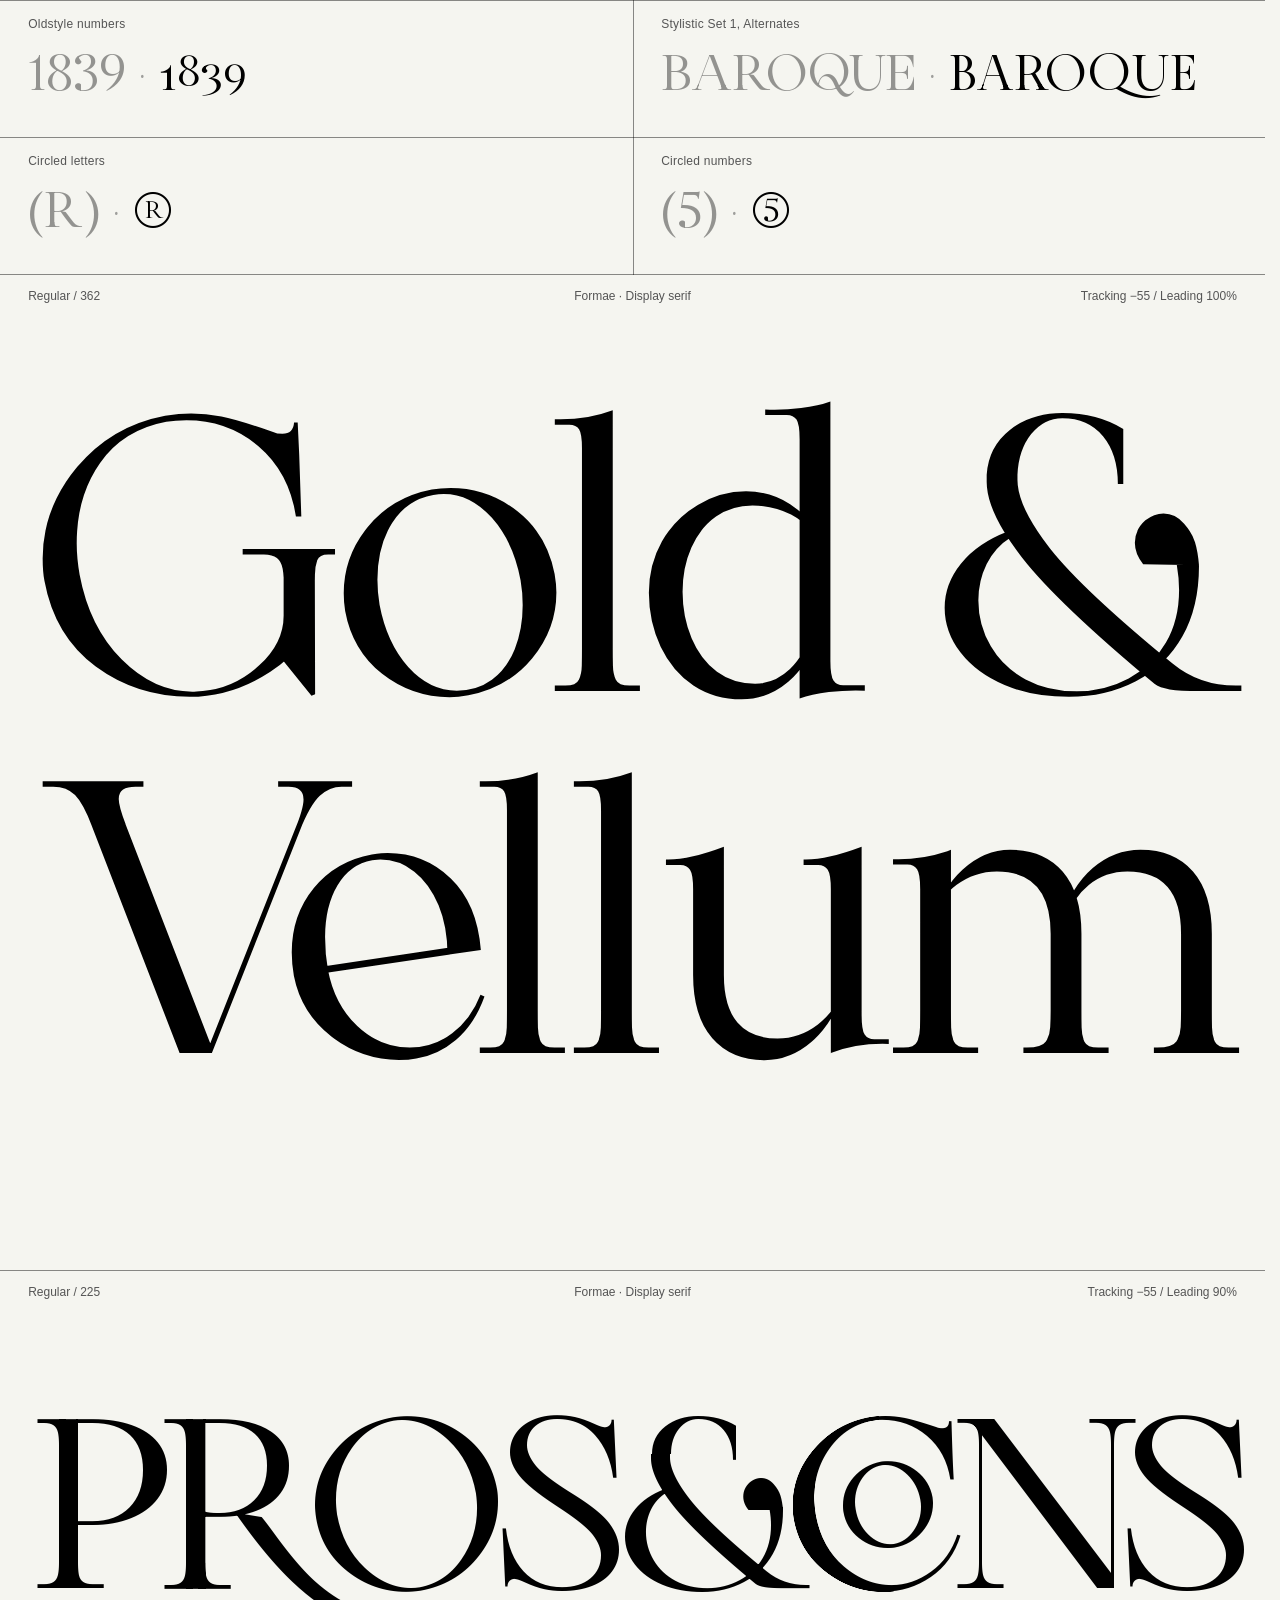
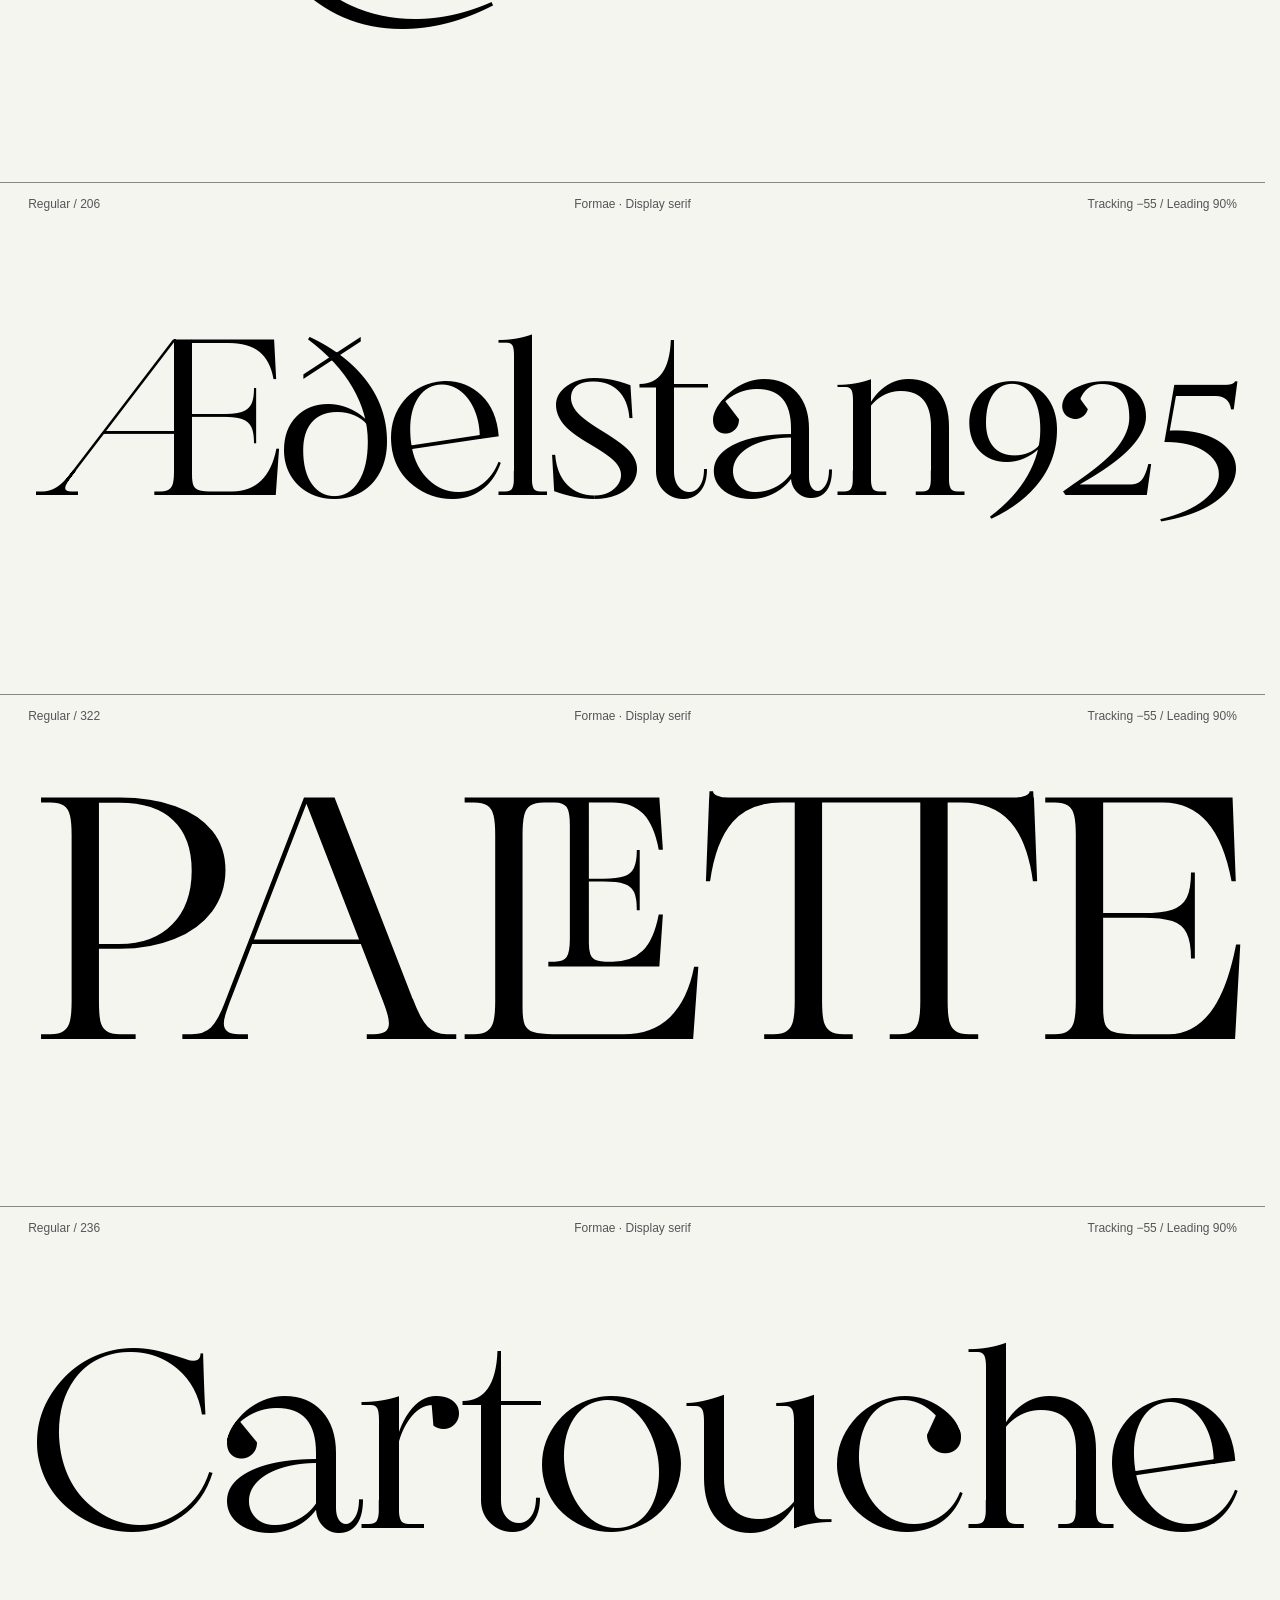
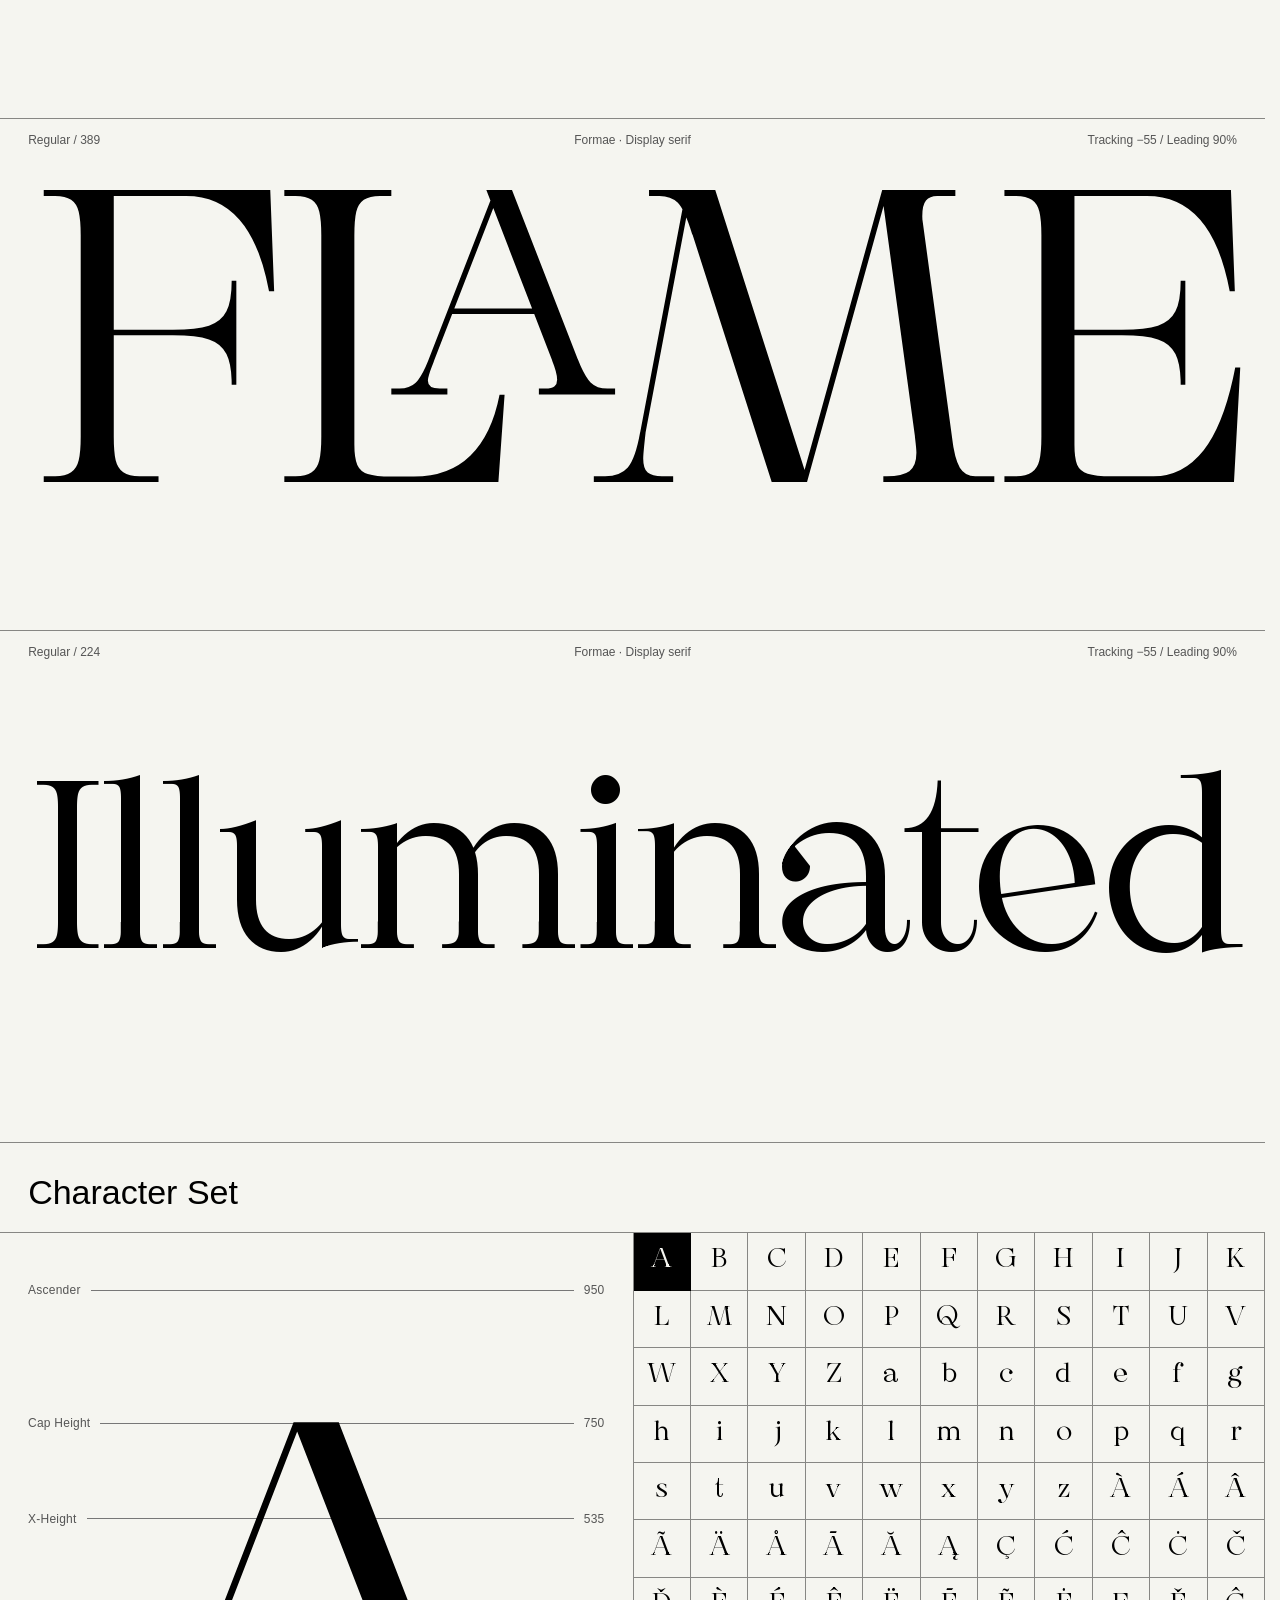
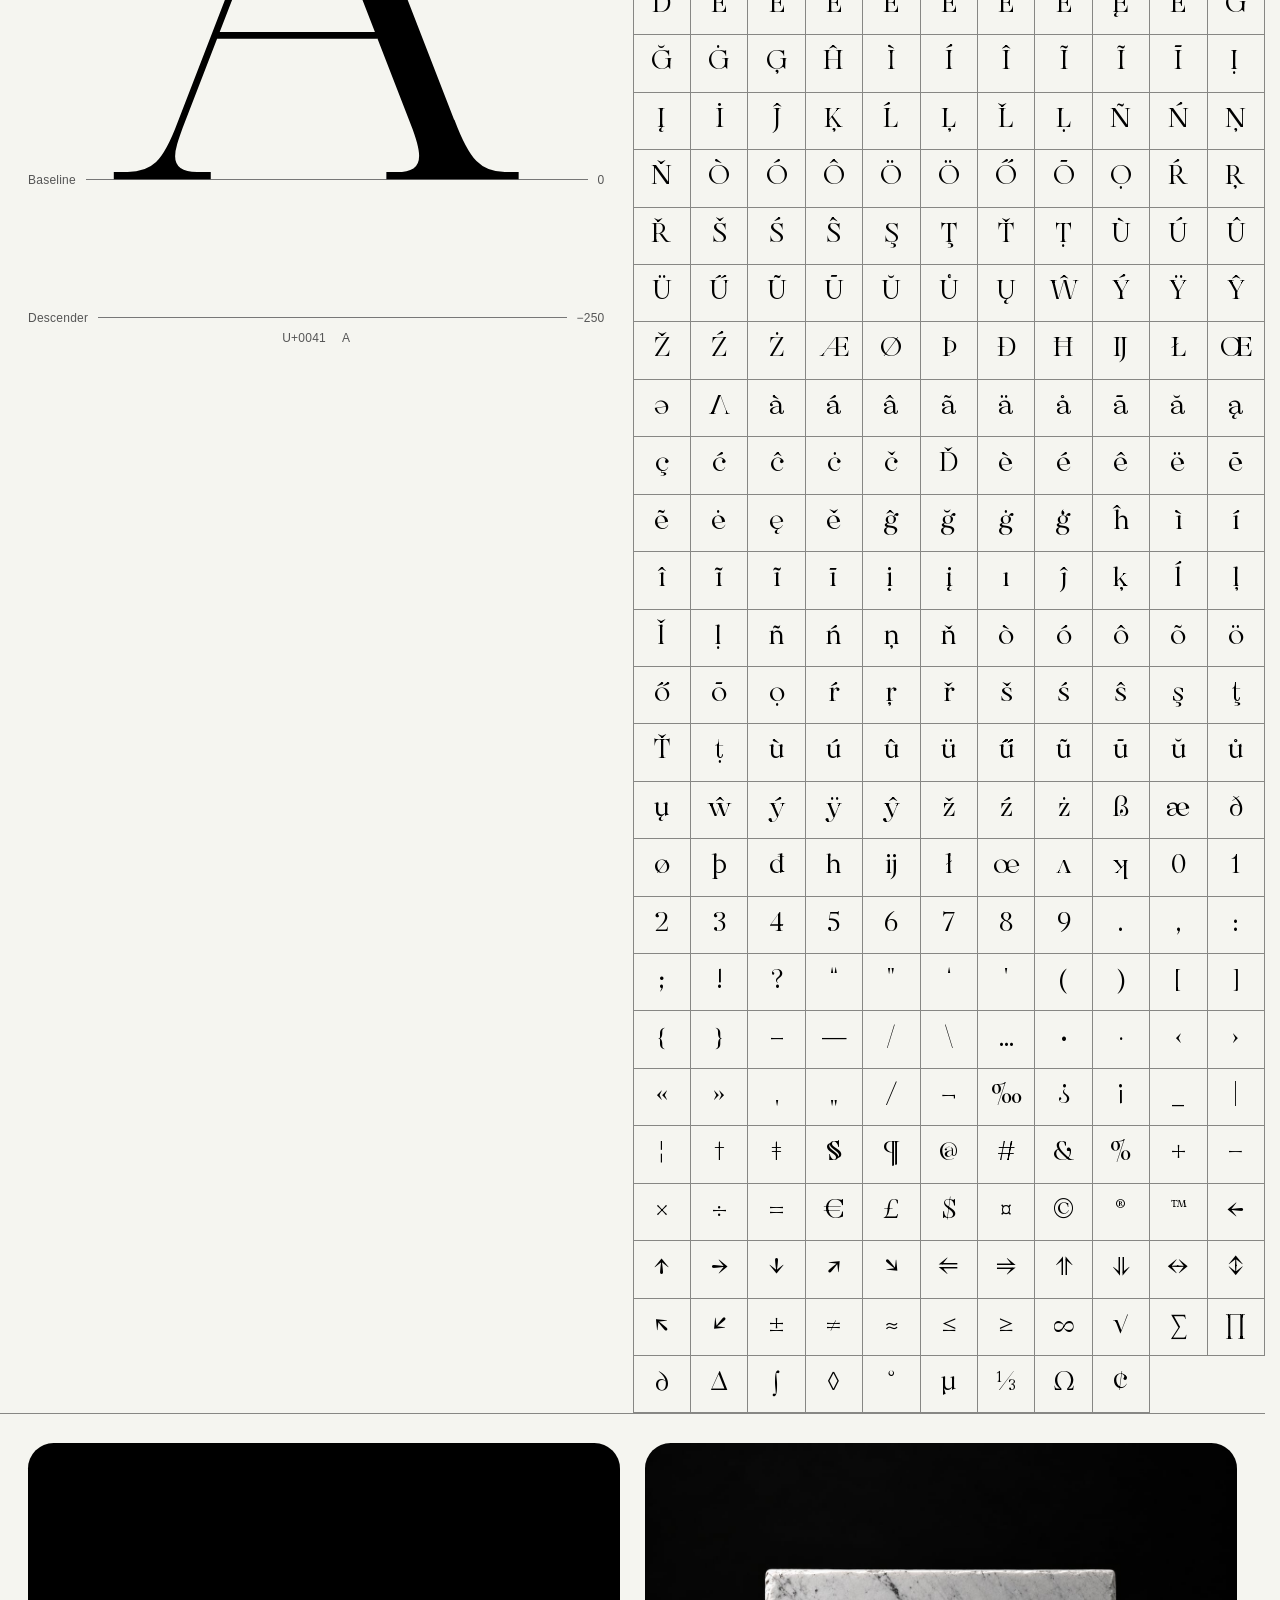
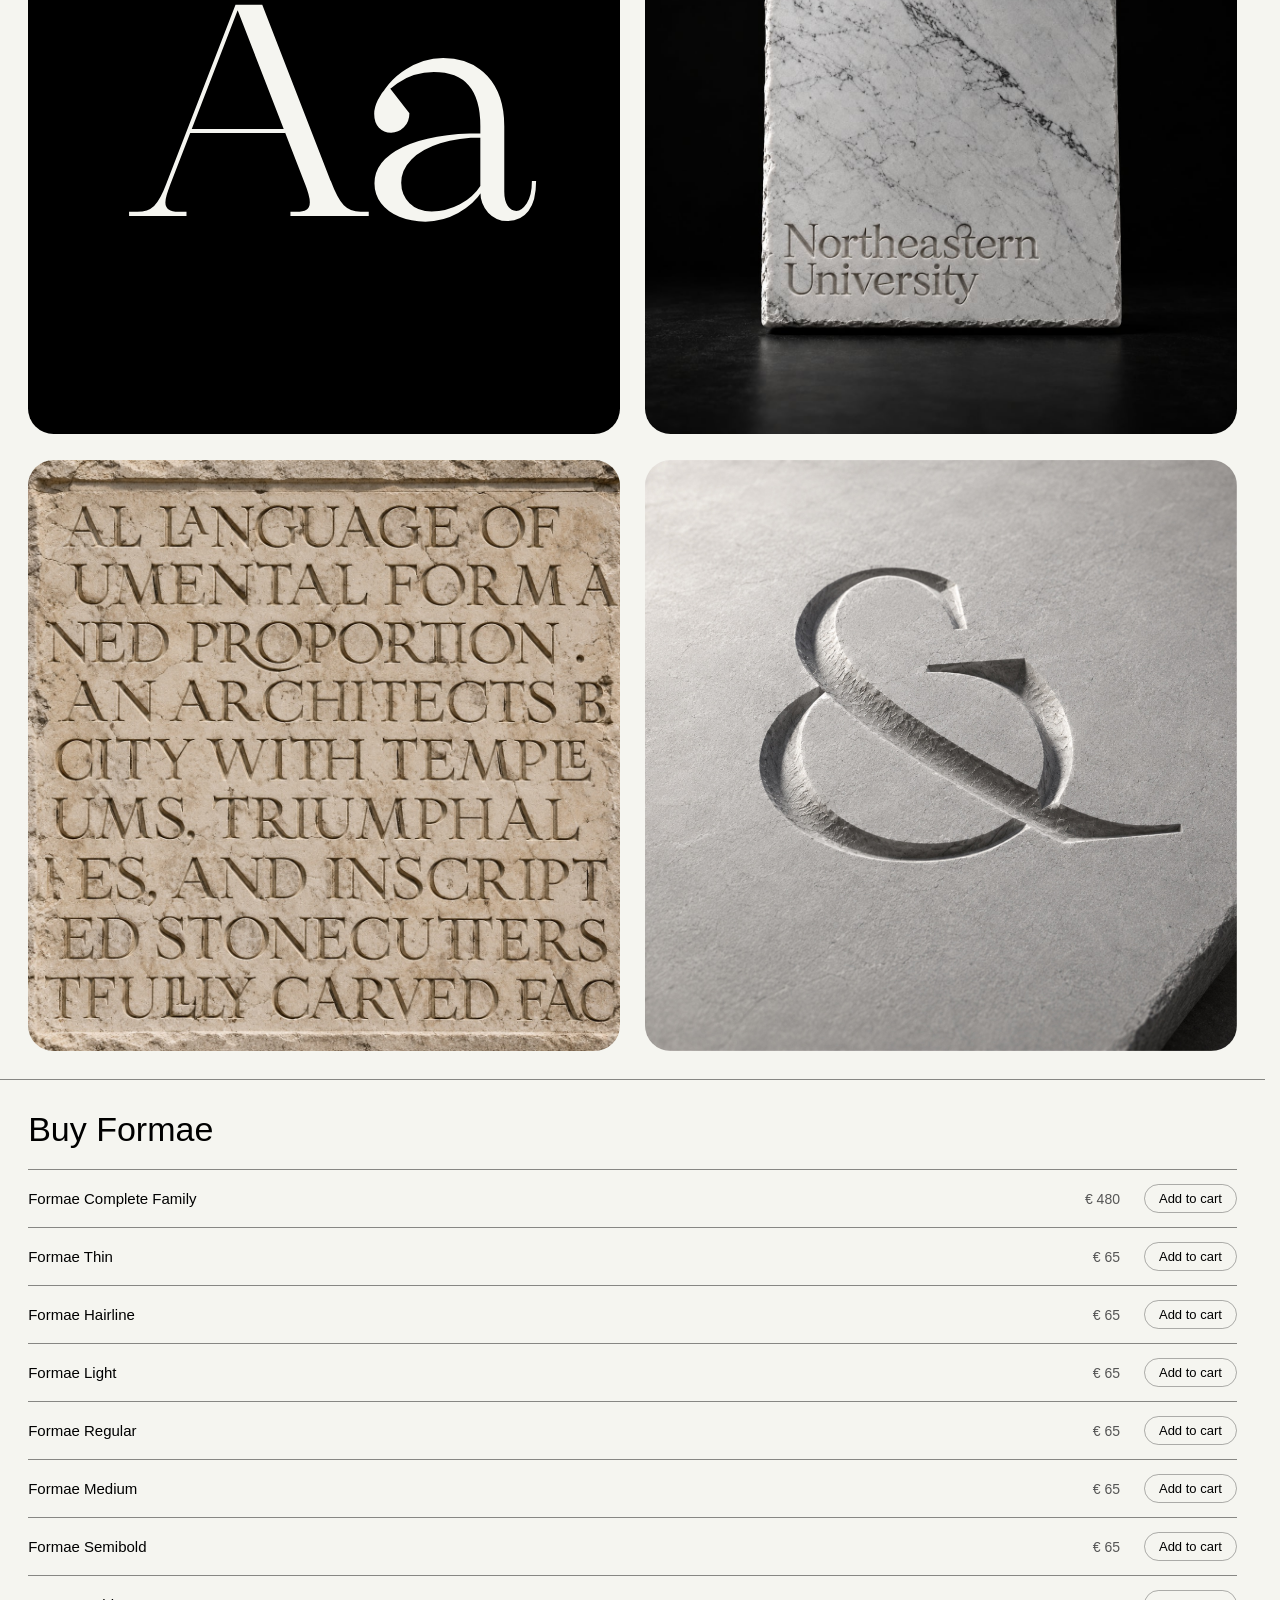
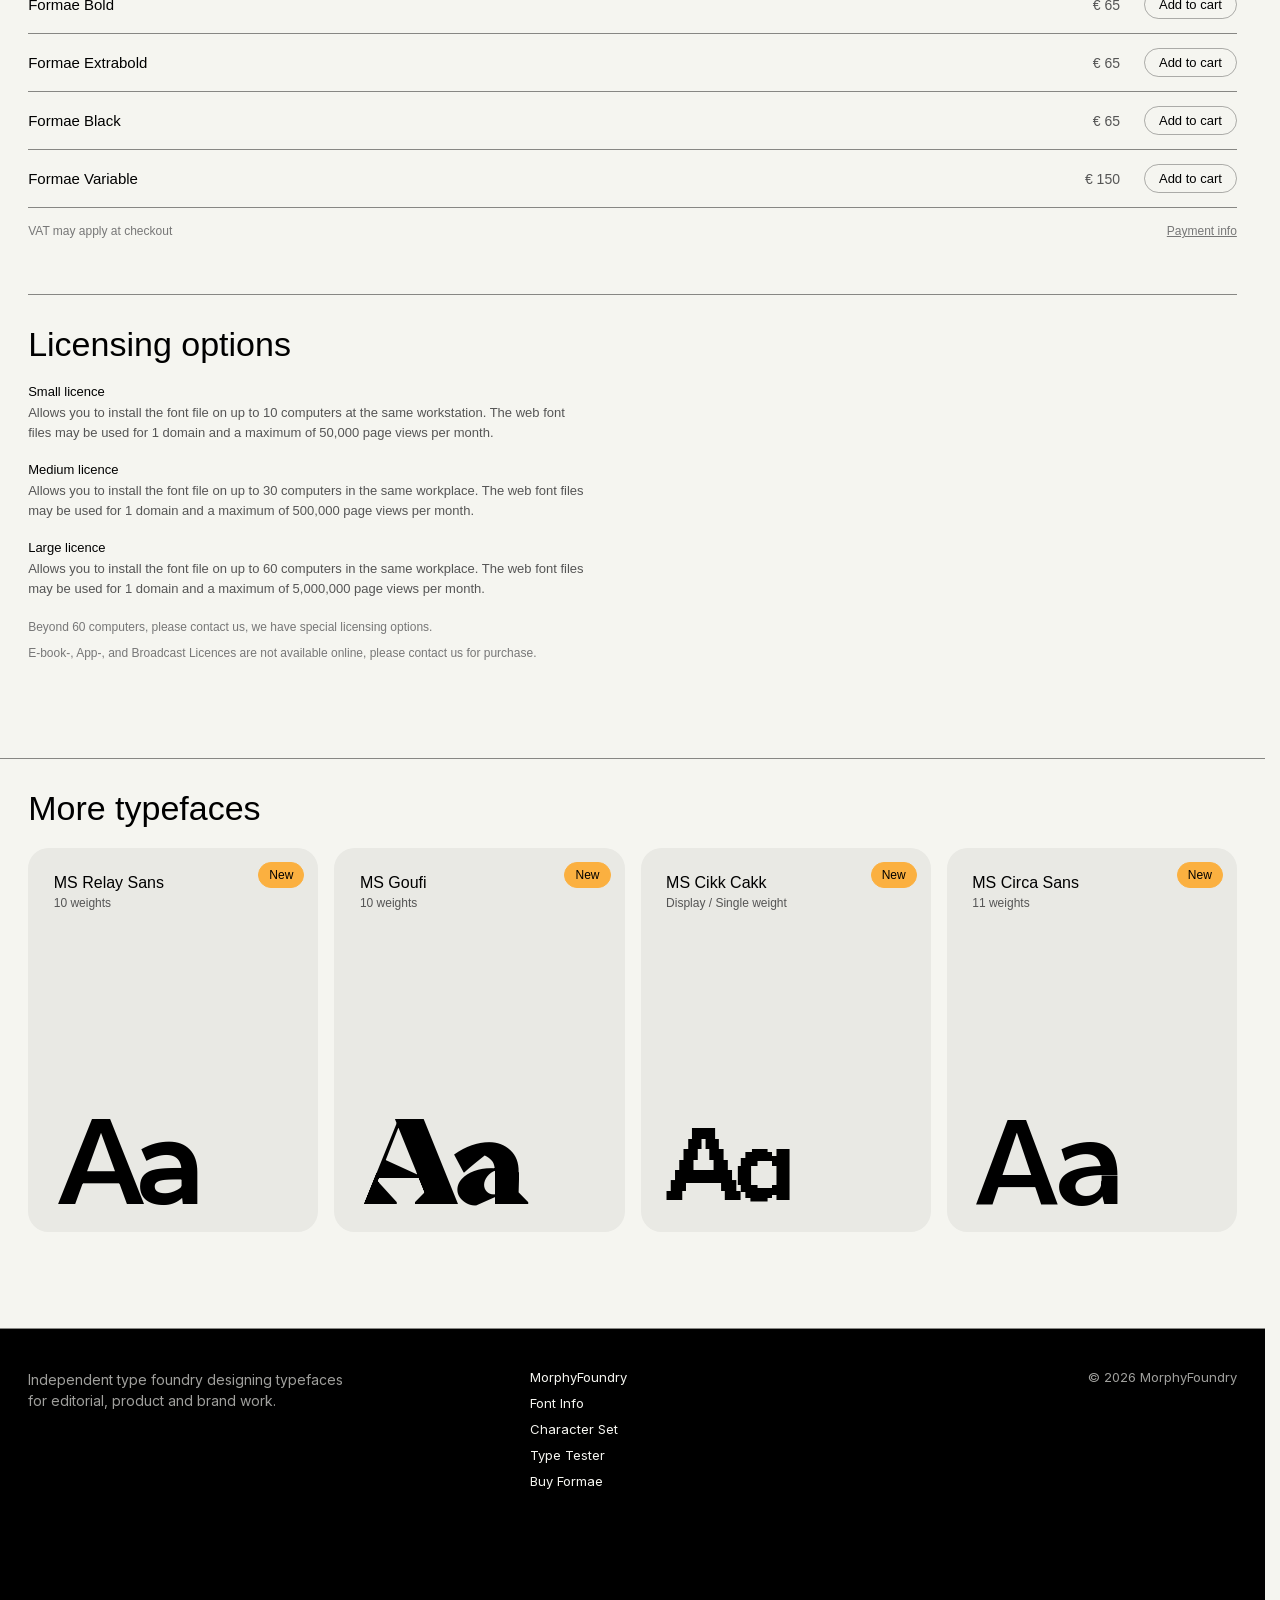
==== commit d7965a2f: "Formae: one black everywhere (repo 3b4f2ea) Co-Authored-By: Claude Sonnet 5 <noreply@anthropic.com>" ====
--- a/formae/index.html
+++ b/formae/index.html
@@ -7,7 +7,7 @@
 
   <title>Formae</title>
 
-  <link rel="stylesheet" href="style.css?v=widescale14b">
+  <link rel="stylesheet" href="style.css?v=widescale17">
 </head>
 
 
@@ -910,7 +910,7 @@
   </style>
   <script>
     (function () {
-      var SEED_VERSION = "07fb96e";
+      var SEED_VERSION = "3b4f2ea";
       if (localStorage.getItem("formae-shared-seed") === SEED_VERSION) return;
       localStorage.setItem("formae-section-order", "[\"sec-0\",\"sec-1\",\"font-info-copy\",\"sec-2\",\"sec-3\",\"sec-4\",\"sec-5\",\"sec-6\",\"sec-16\",\"sec-19\",\"sec-8\",\"sec-12\",\"sec-7\",\"sec-10\",\"sec-11\",\"sec-9\",\"sec-13\",\"sec-18\",\"sec-14\",\"sec-15\",\"sec-17\",\"about-black-2\",\"sec-20\",\"sec-21\",\"sec-22\",\"sec-23\",\"sec-24\",\"sec-25\",\"sec-26\"]");
       localStorage.setItem("formae-section-hidden", "[\"sec-13\",\"sec-18\",\"sec-14\",\"sec-16\",\"sec-25\",\"sec-22\",\"sec-21\",\"sec-20\",\"sec-1\"]");
--- a/formae/style.css
+++ b/formae/style.css
@@ -230,7 +230,7 @@
   padding: calc(14 * var(--w)) calc(16 * var(--w));
 
   background: #fbb040;
-  color: #141413;
+  color: #000000;
 
   border-radius: calc(14 * var(--w));
 
@@ -4357,7 +4357,7 @@
   margin: 12px 0 8px;
   padding-top: 10px;
 
-  color: rgba(17, 17, 17, 0.55);
+  color: rgba(0, 0, 0, 0.55);
   font-family: ui-monospace, SFMono-Regular, Menlo, monospace;
 
   border-top: 1px dashed rgba(0, 0, 0, 0.15);
@@ -4372,7 +4372,7 @@
 .design-mode-group-label {
   margin-bottom: 4px;
 
-  color: rgba(17, 17, 17, 0.55);
+  color: rgba(0, 0, 0, 0.55);
 }
 
 .design-mode-row {
@@ -4393,7 +4393,7 @@
 }
 
 .design-mode-field span {
-  color: rgba(17, 17, 17, 0.45);
+  color: rgba(0, 0, 0, 0.45);
 }
 
 .design-mode-field input {
@@ -4436,7 +4436,7 @@
 .design-mode-align-btn {
   padding: 5px 4px;
 
-  color: rgba(17, 17, 17, 0.65);
+  color: rgba(0, 0, 0, 0.65);
 
   font-size: 11px;
   font-family: inherit;
@@ -4713,3 +4713,10 @@
 .flame-m {
   margin-left: -0.08em;
 }
+
+/* form controls: the browser's own text colour for inputs is #101010 -- keep to the page's one black */
+input,
+textarea,
+select {
+  color: #000000;
+}
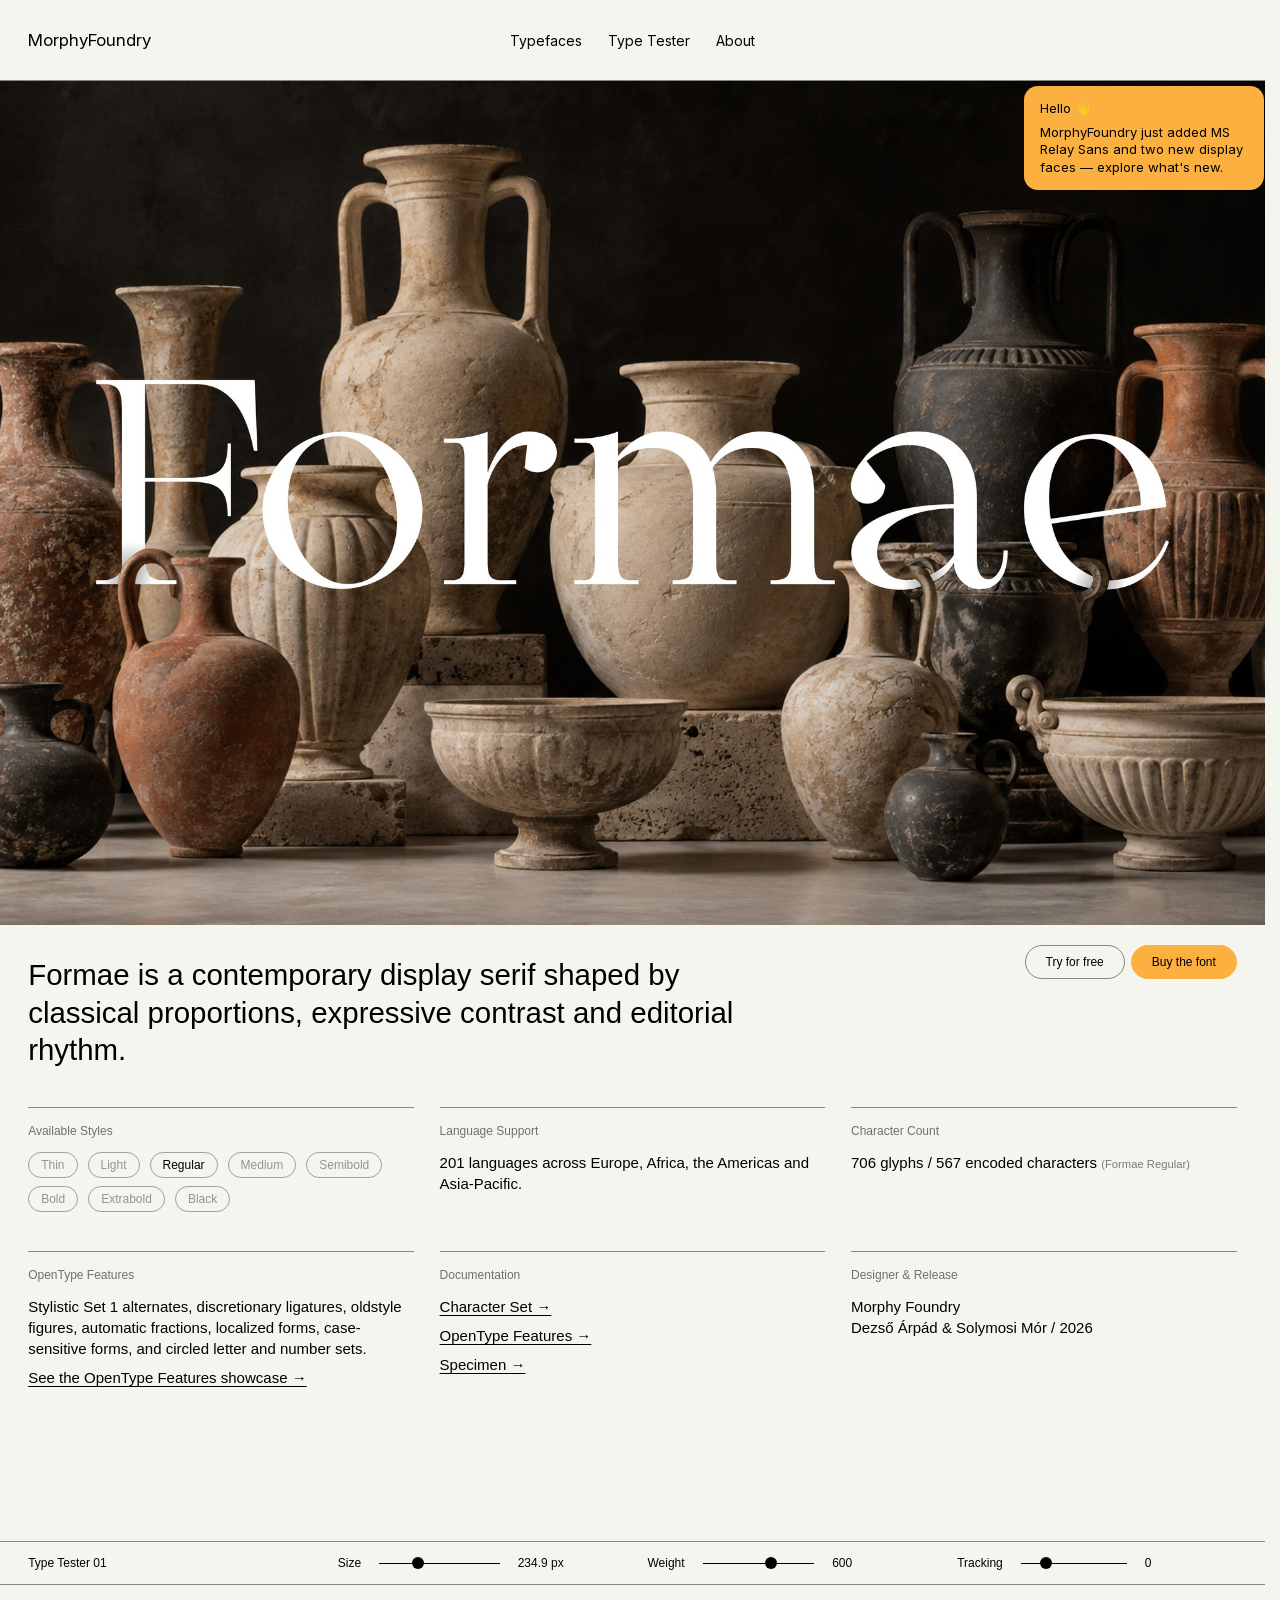
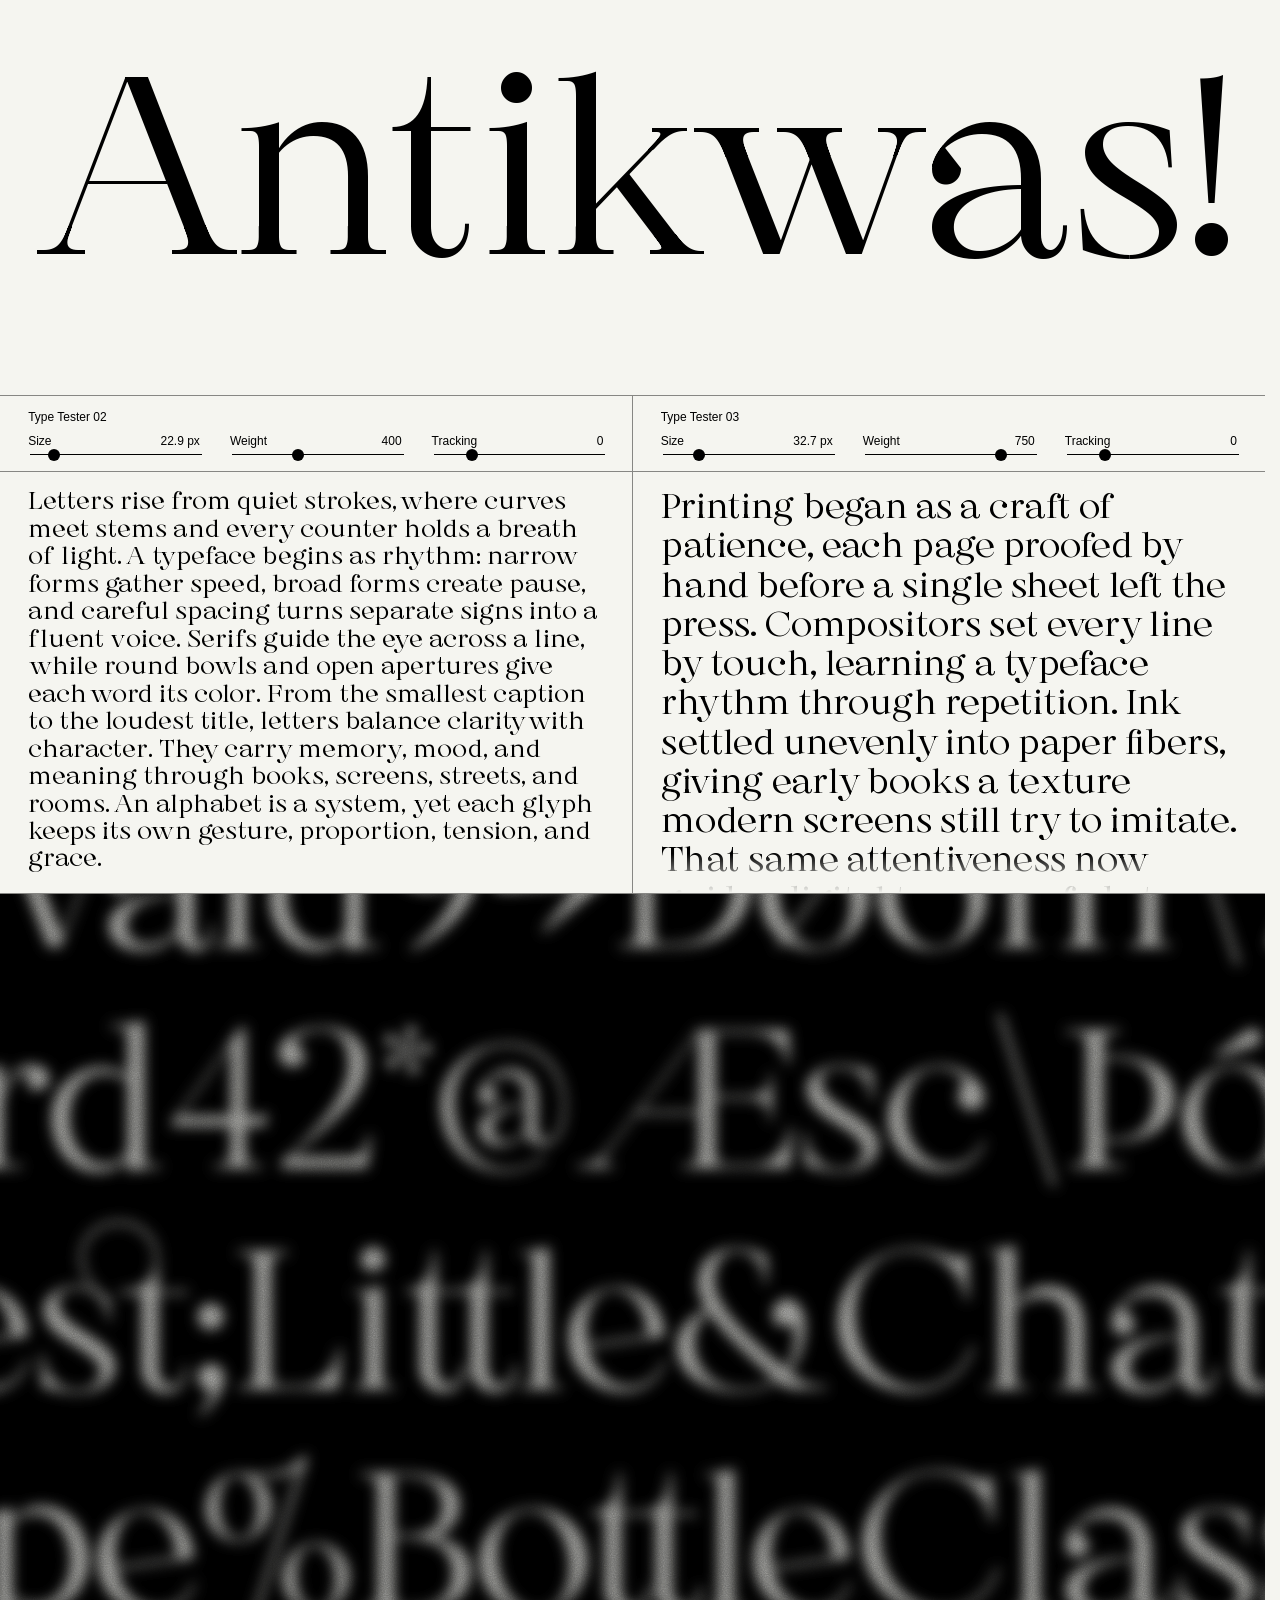
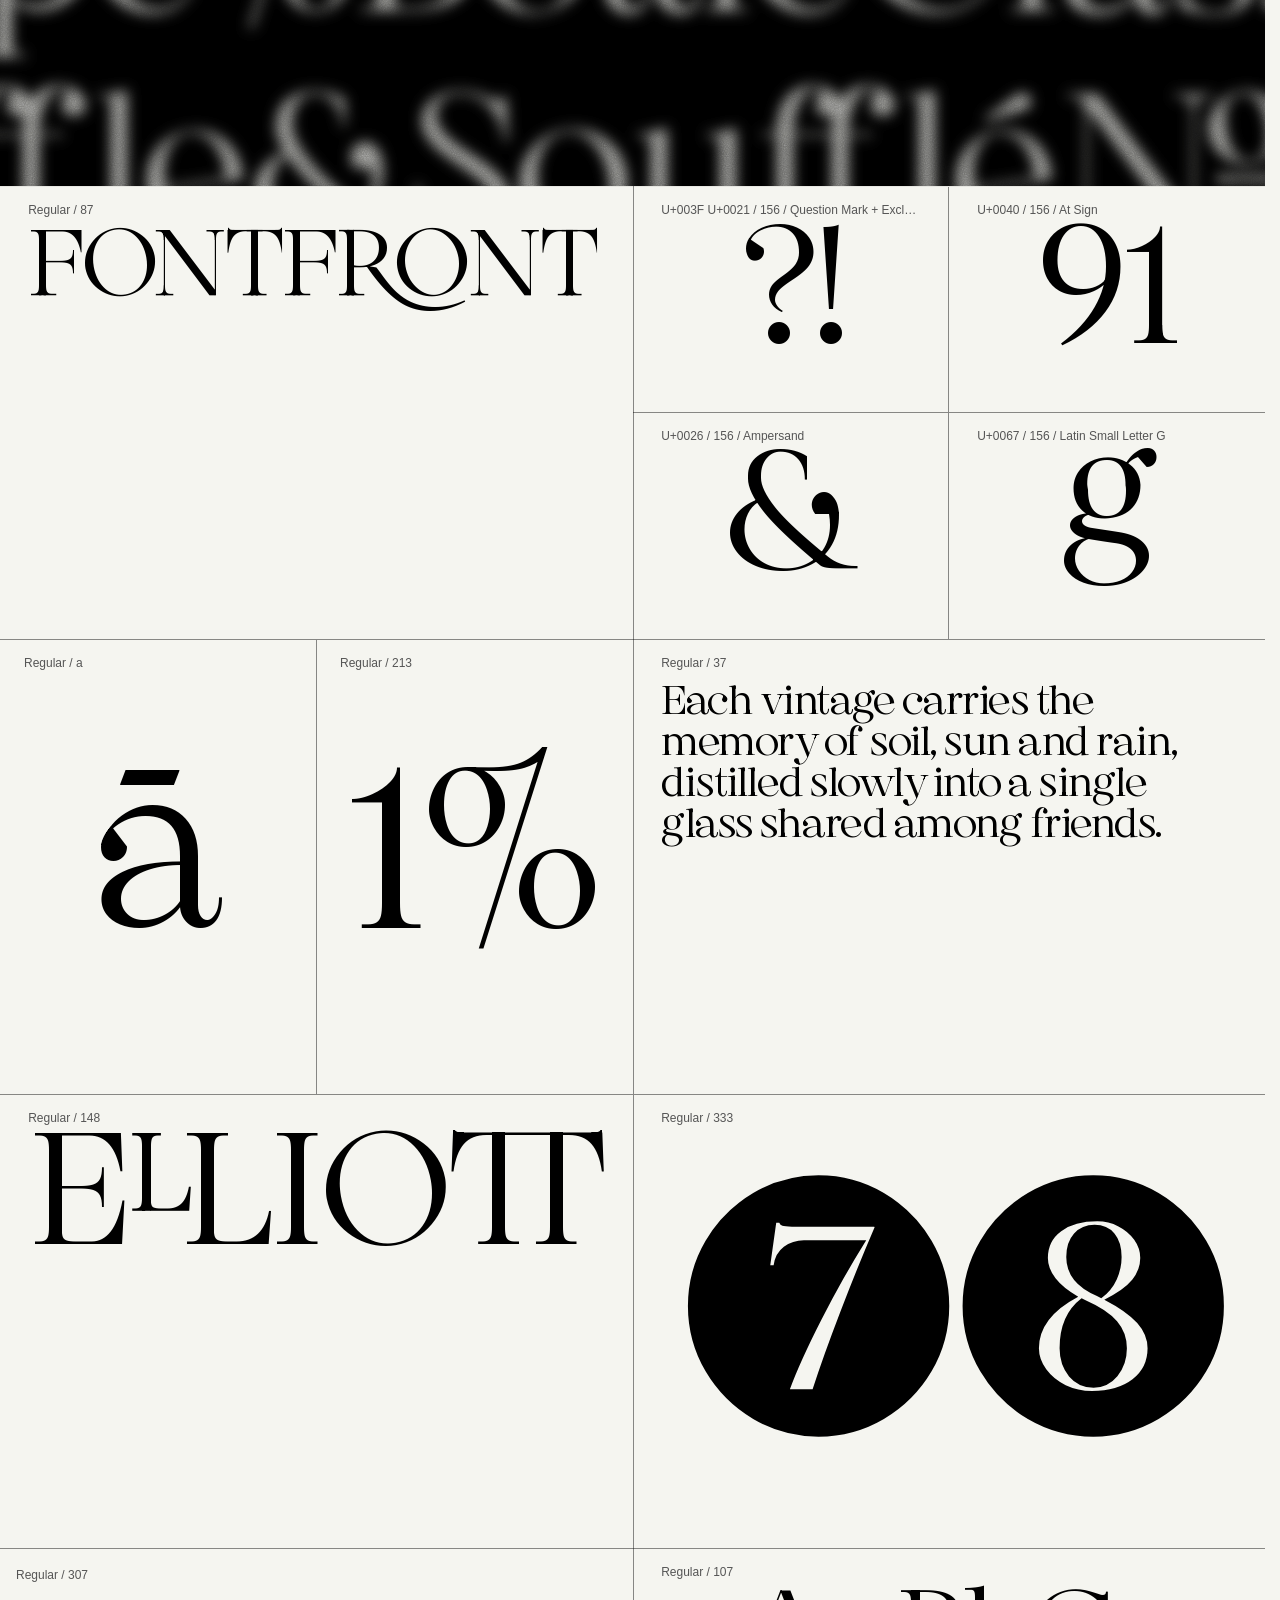
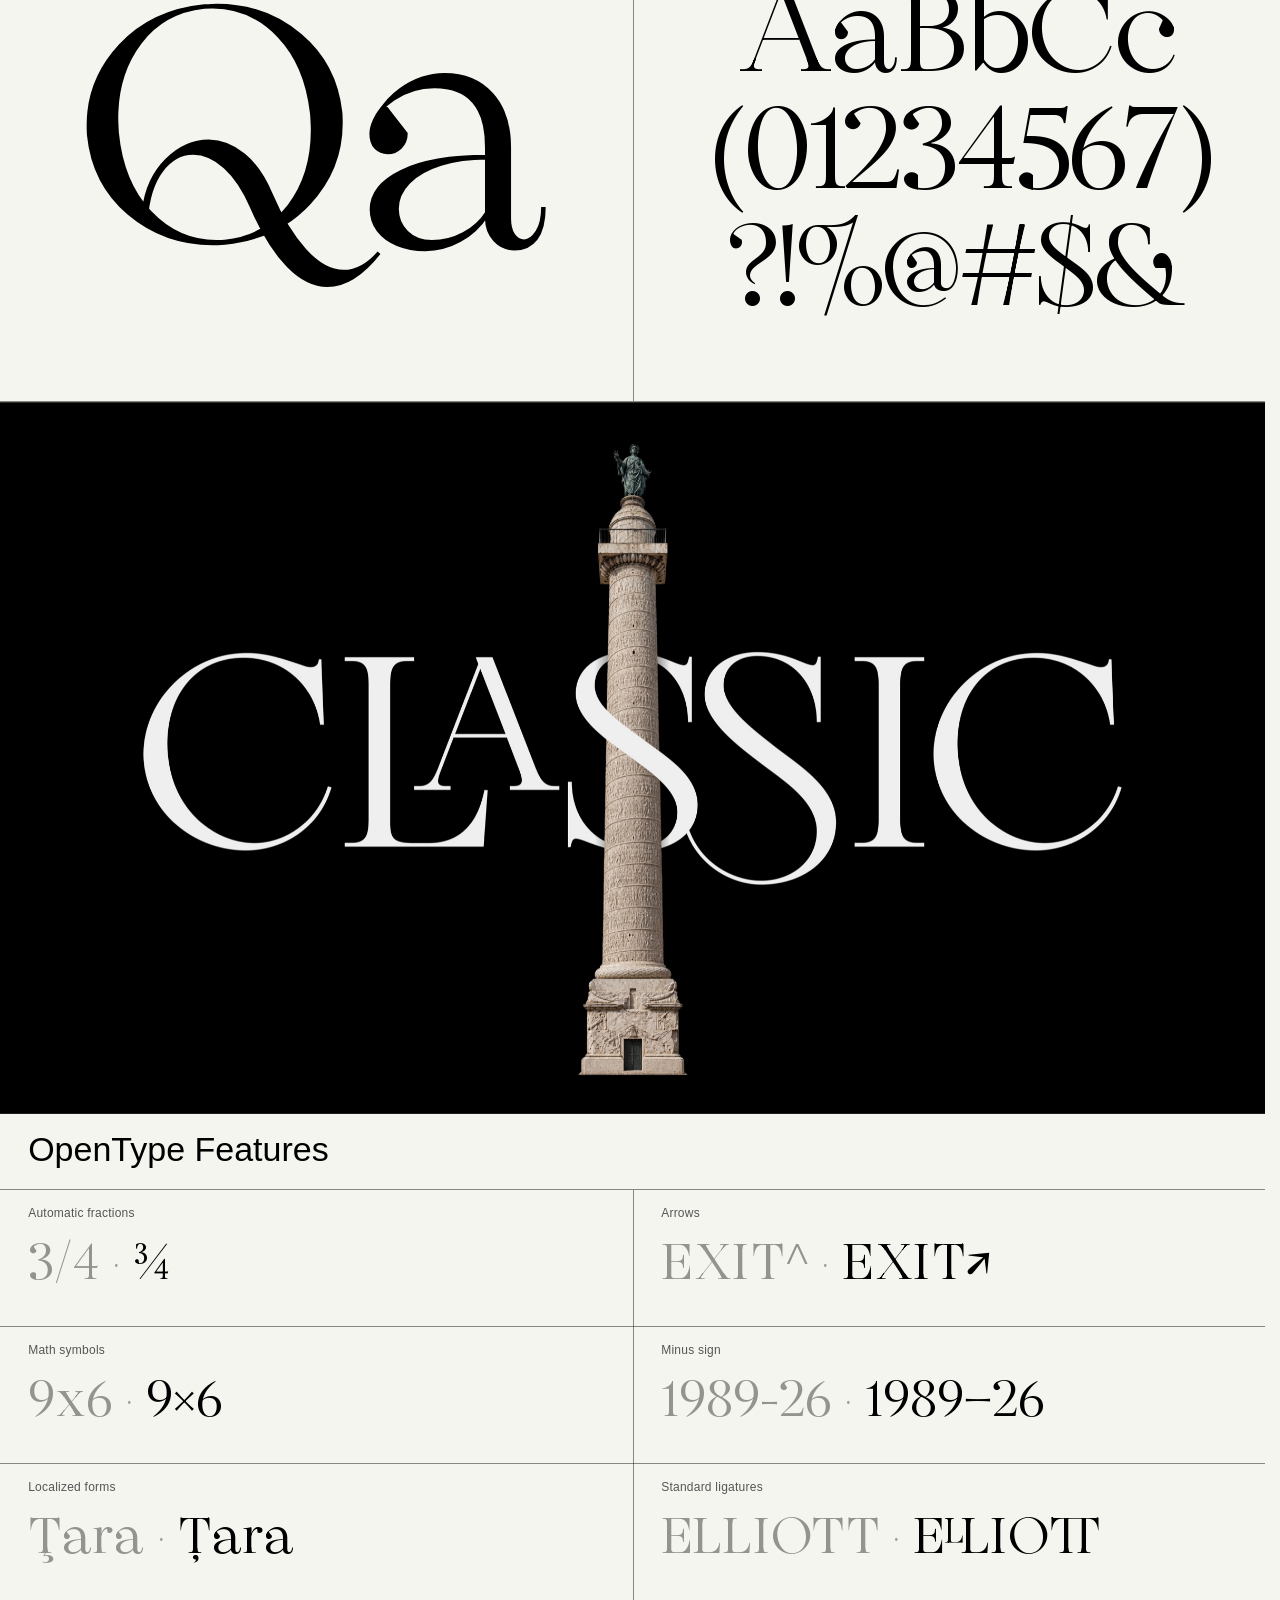
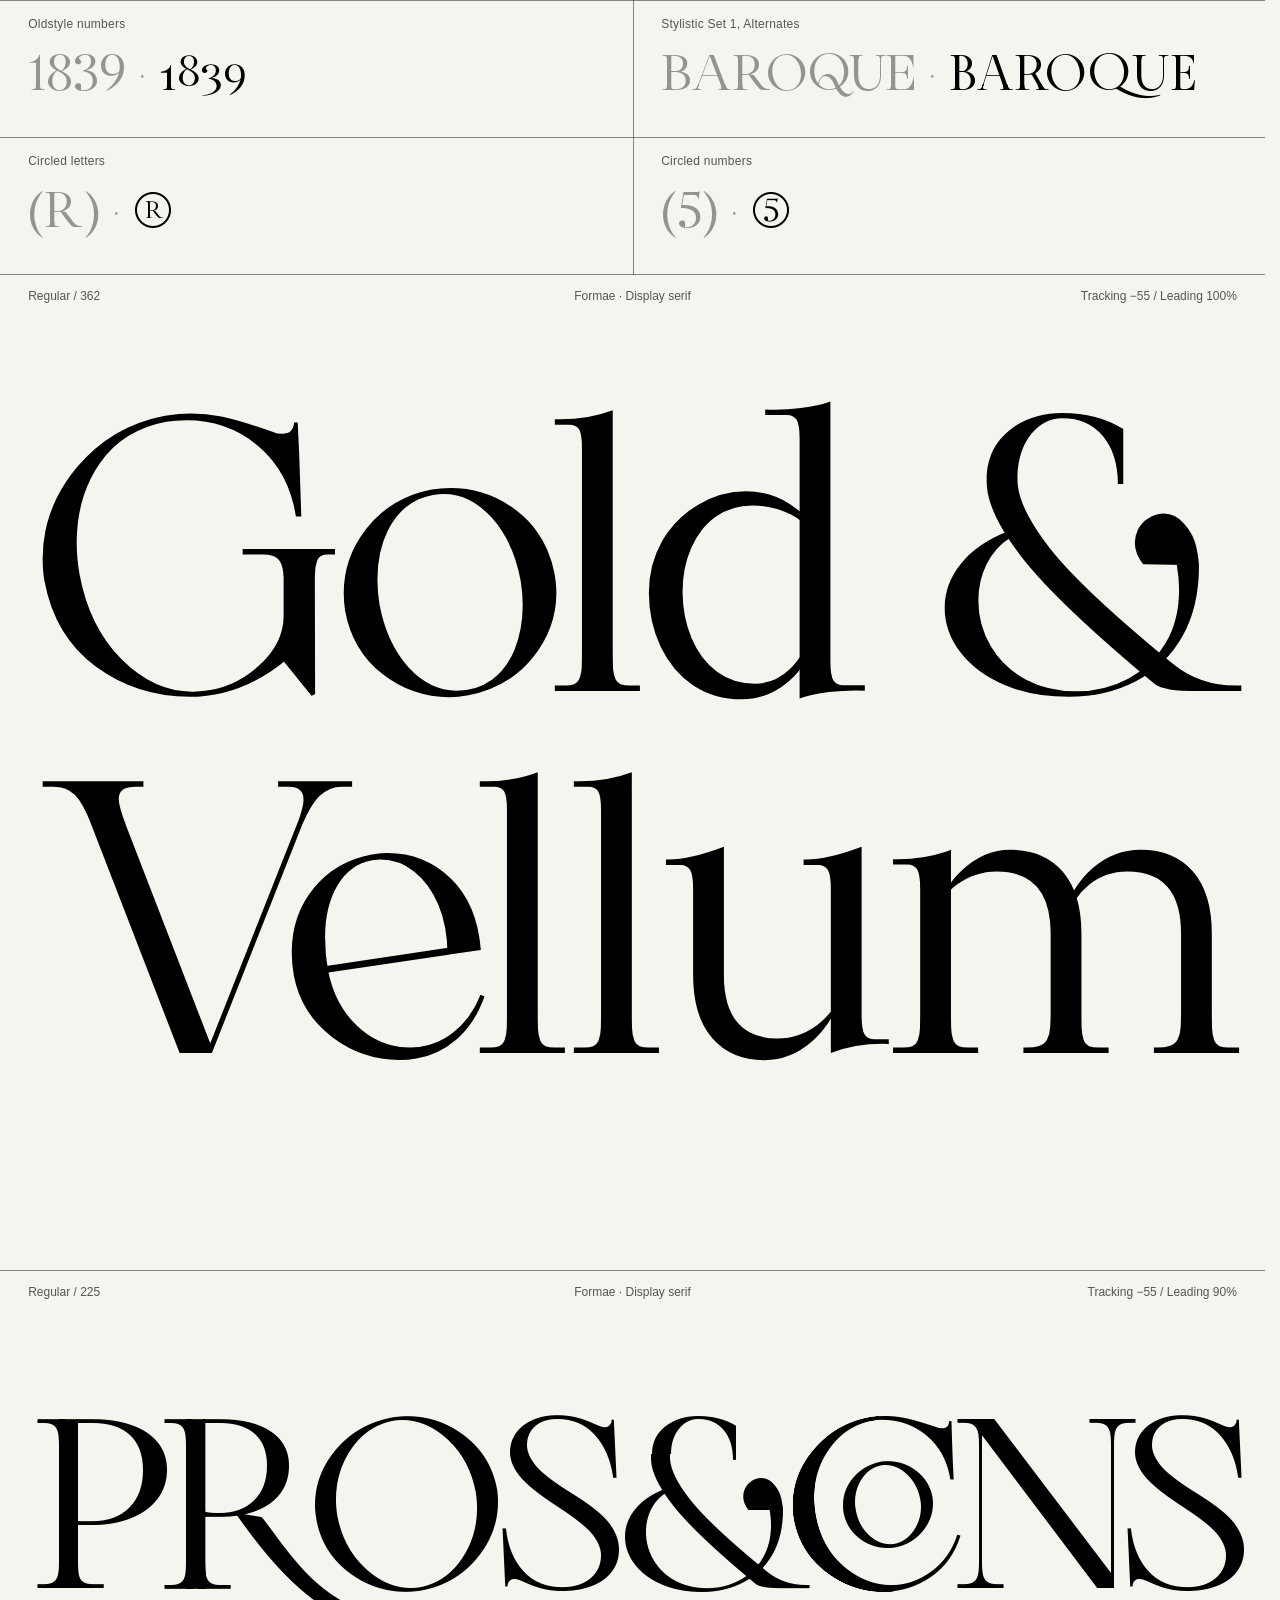
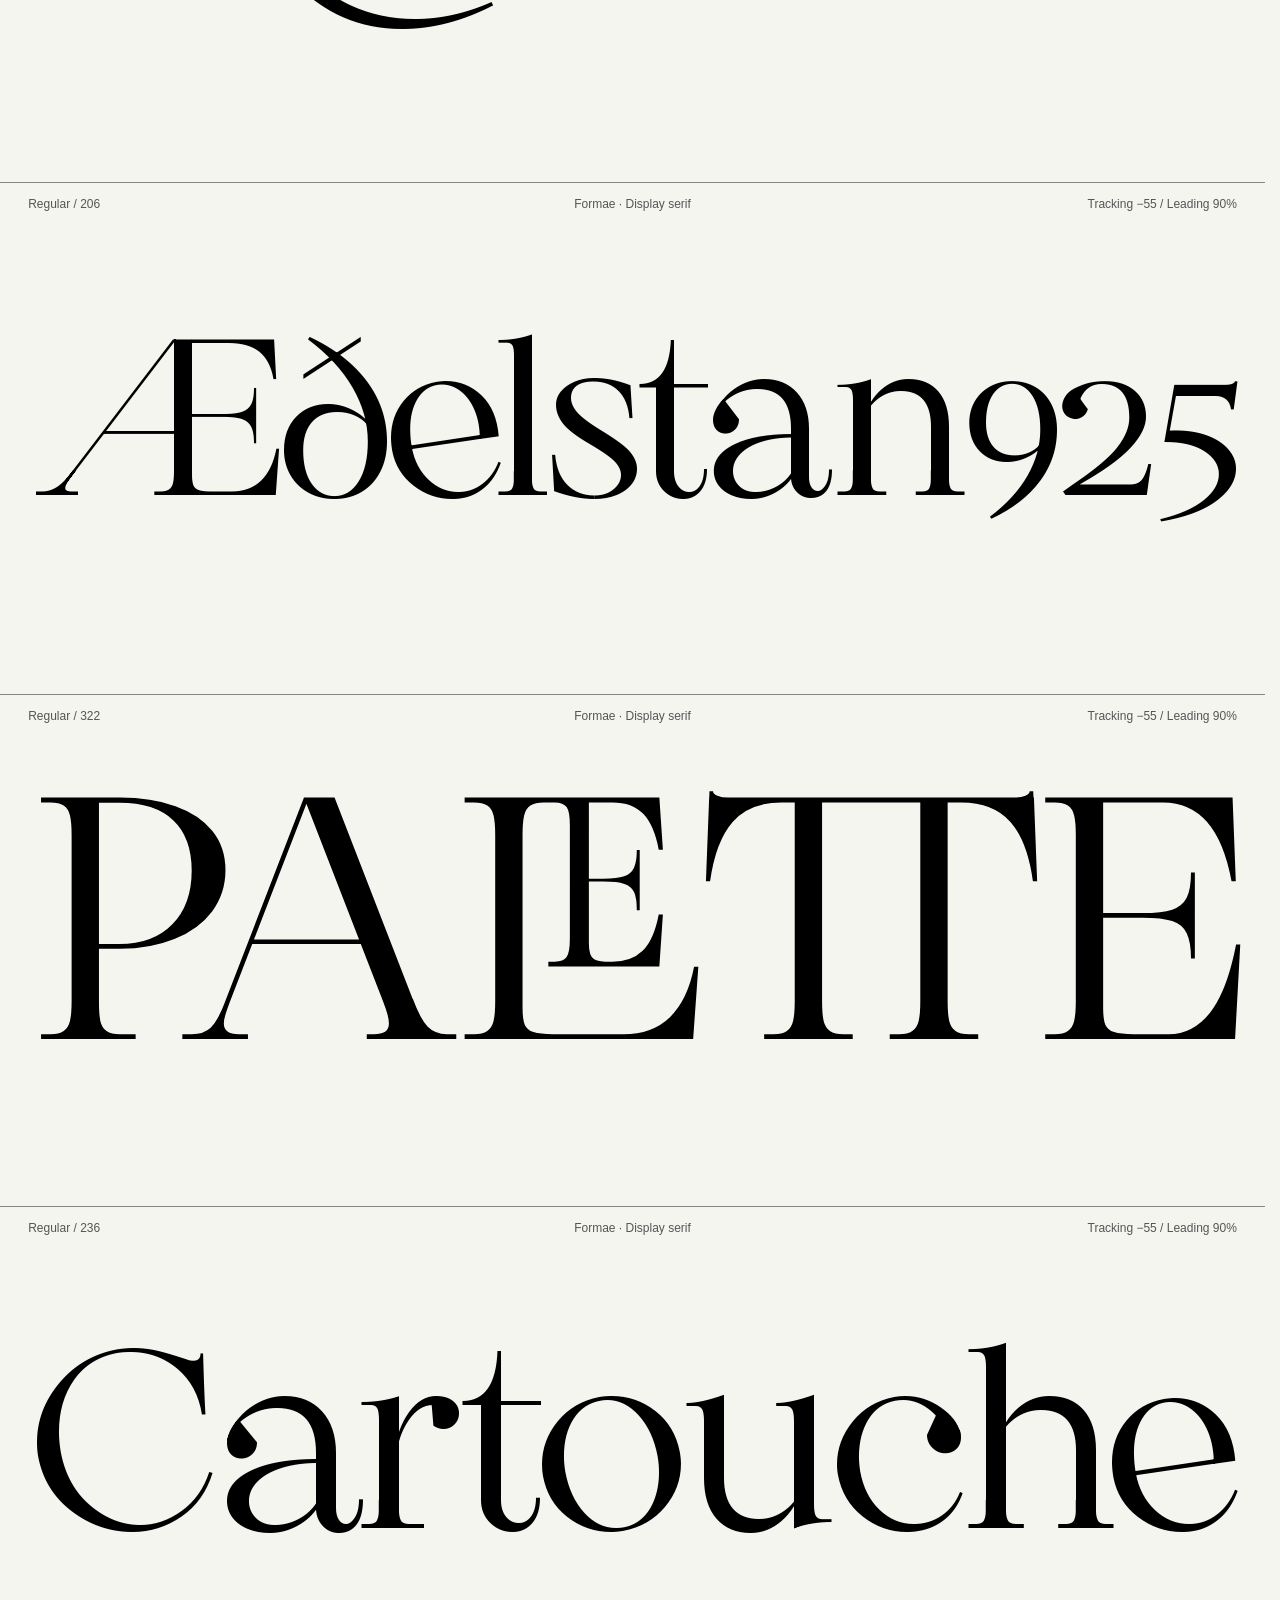
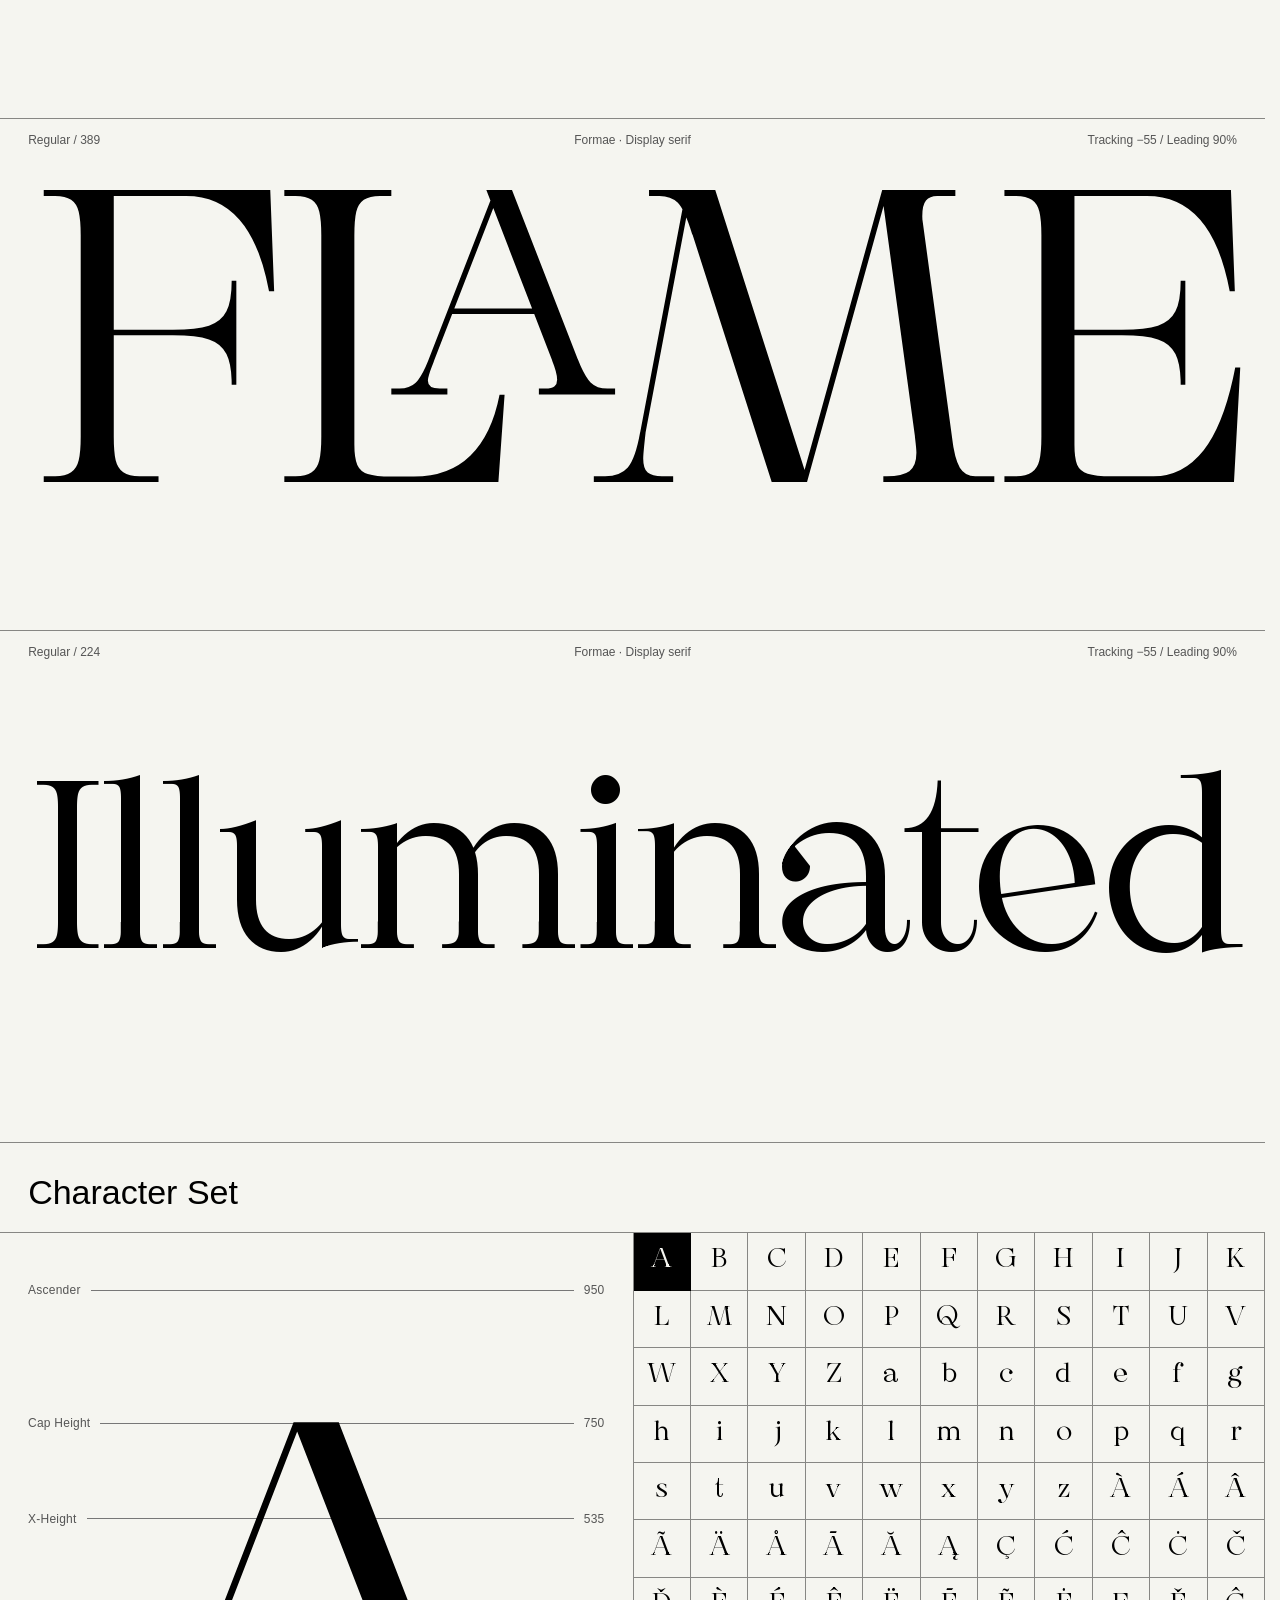
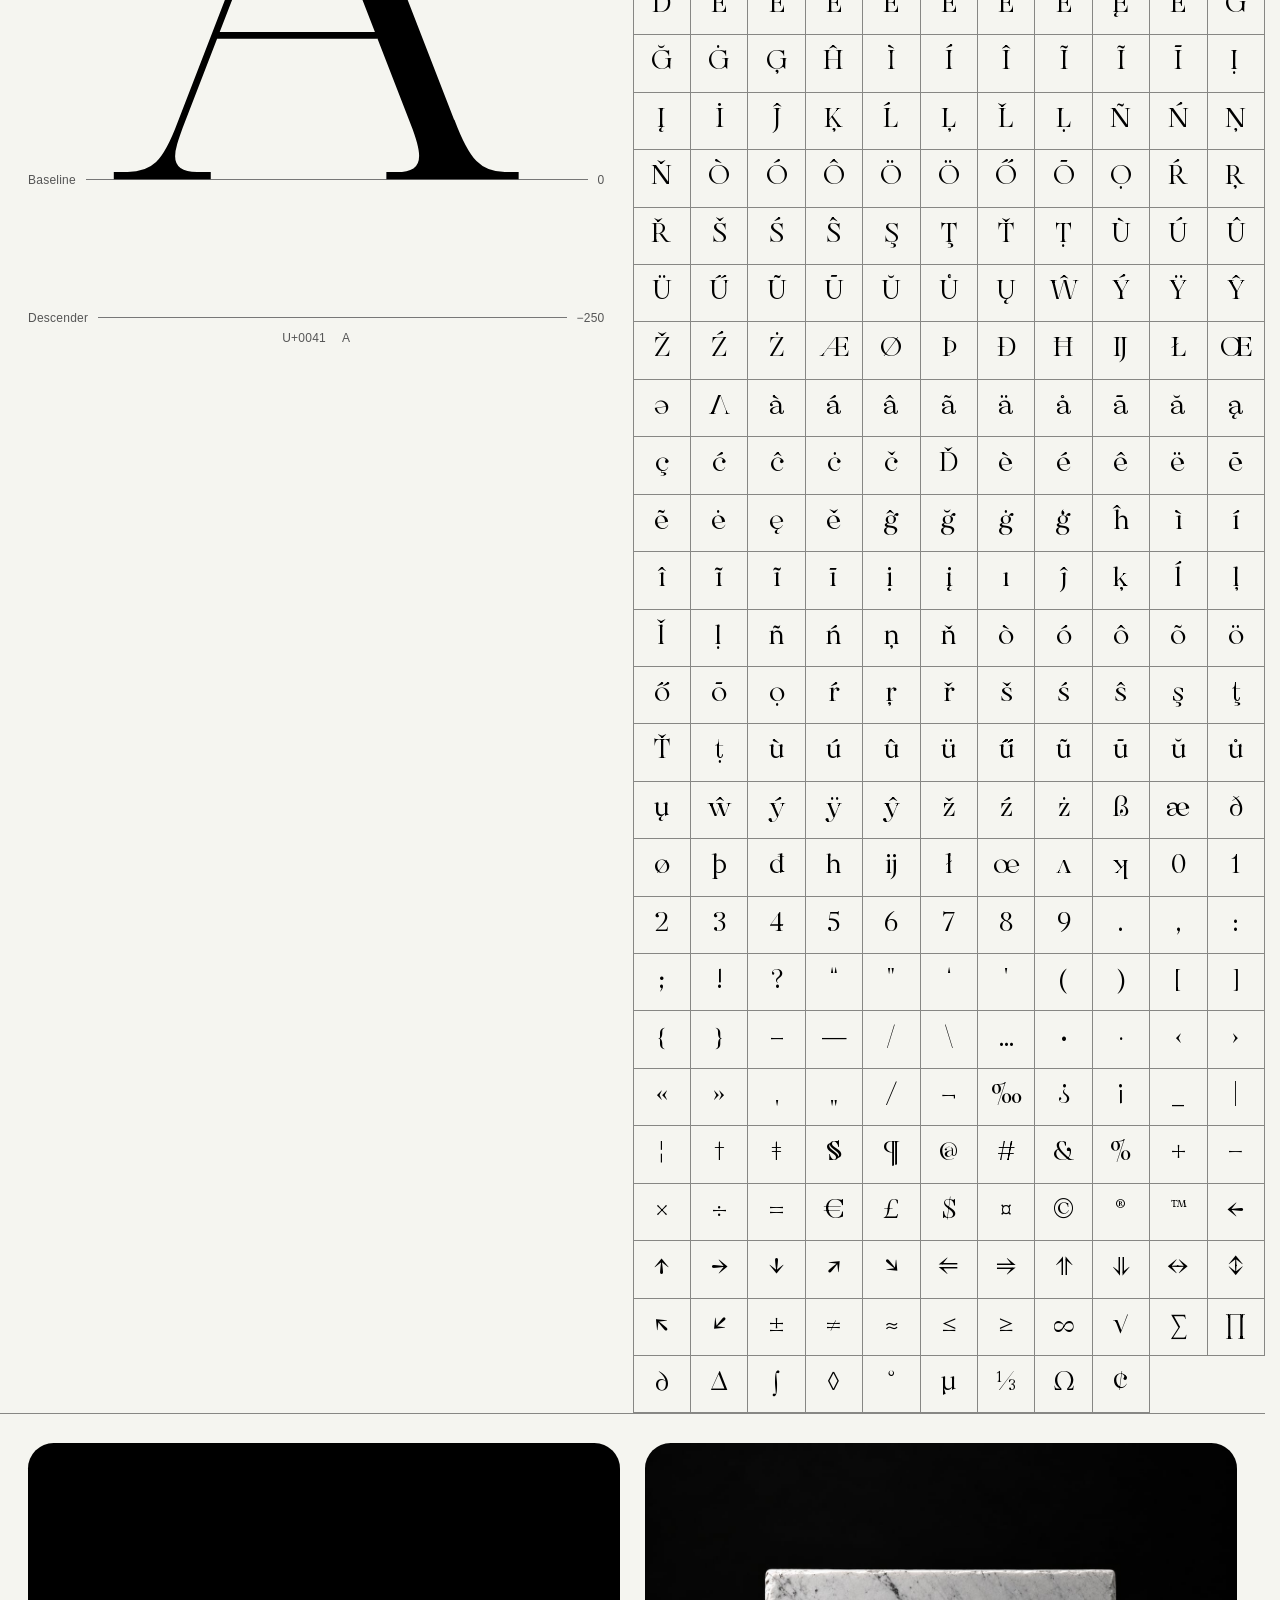
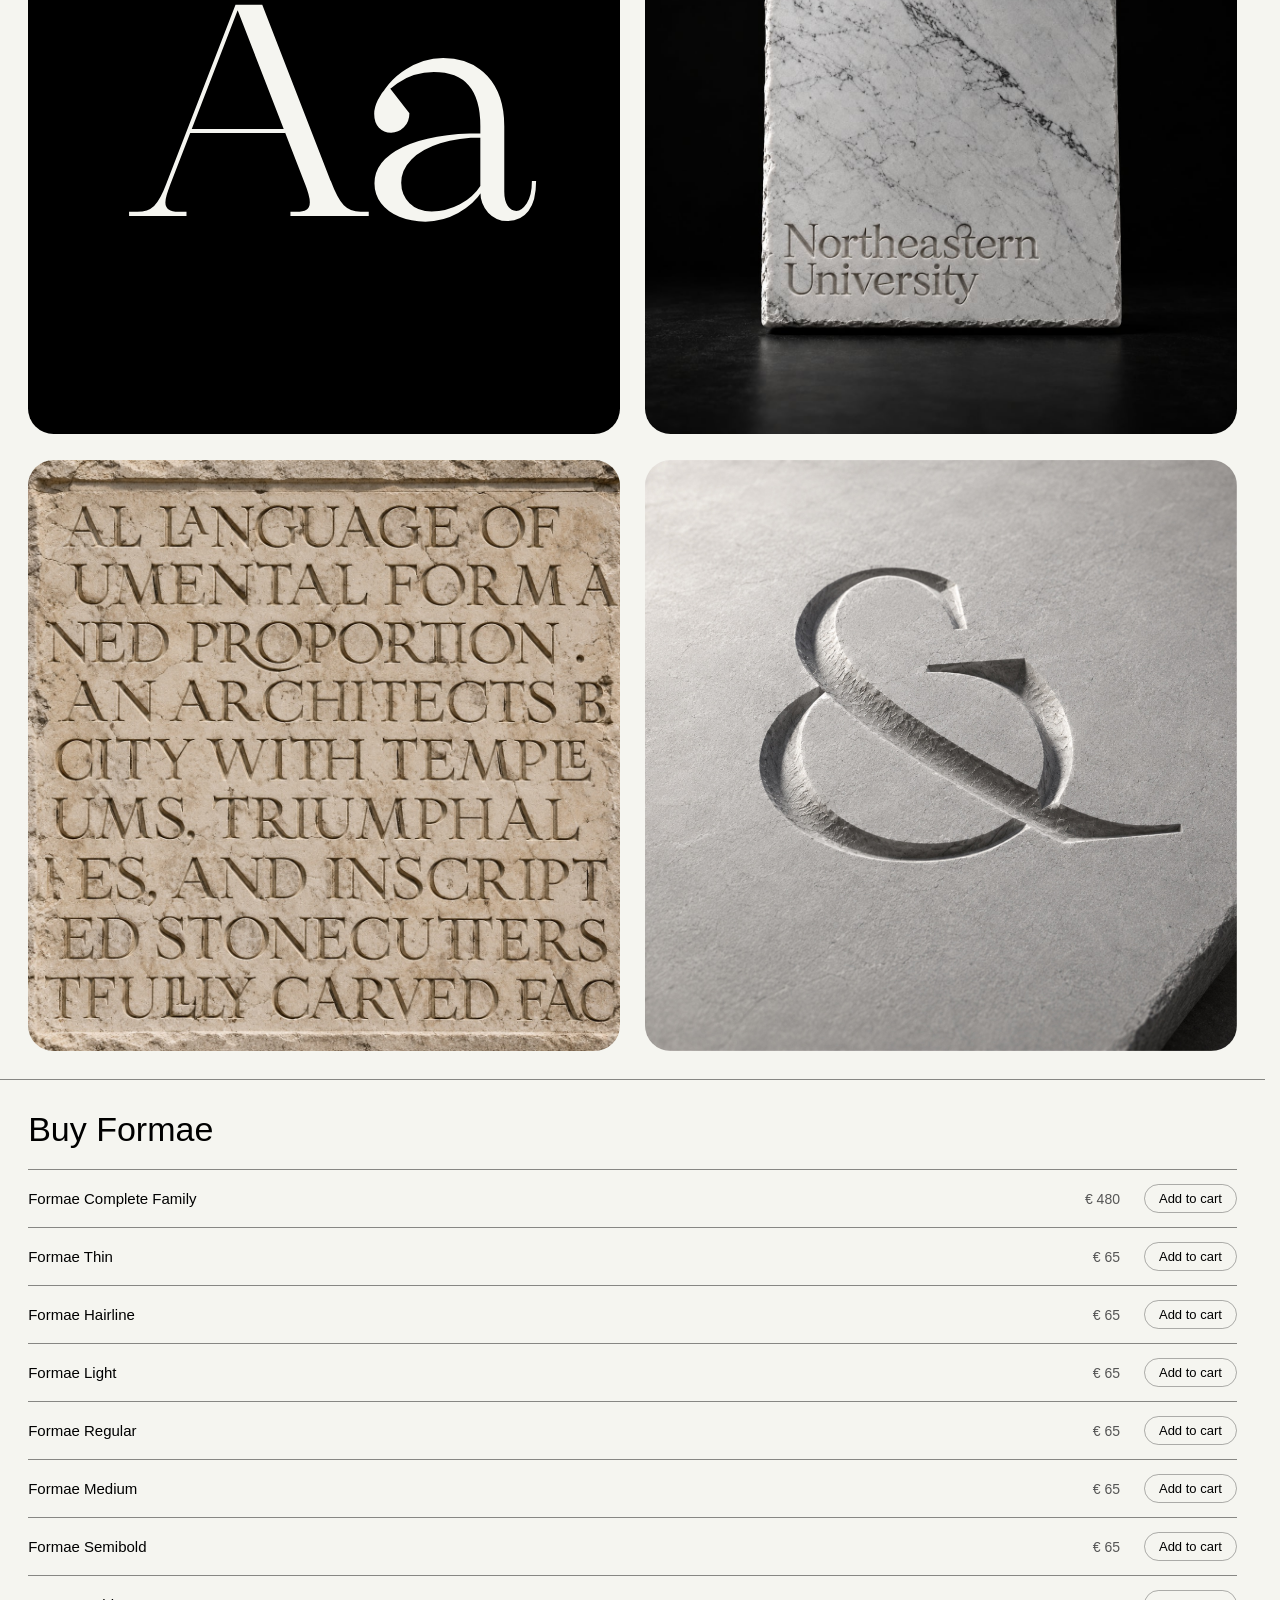
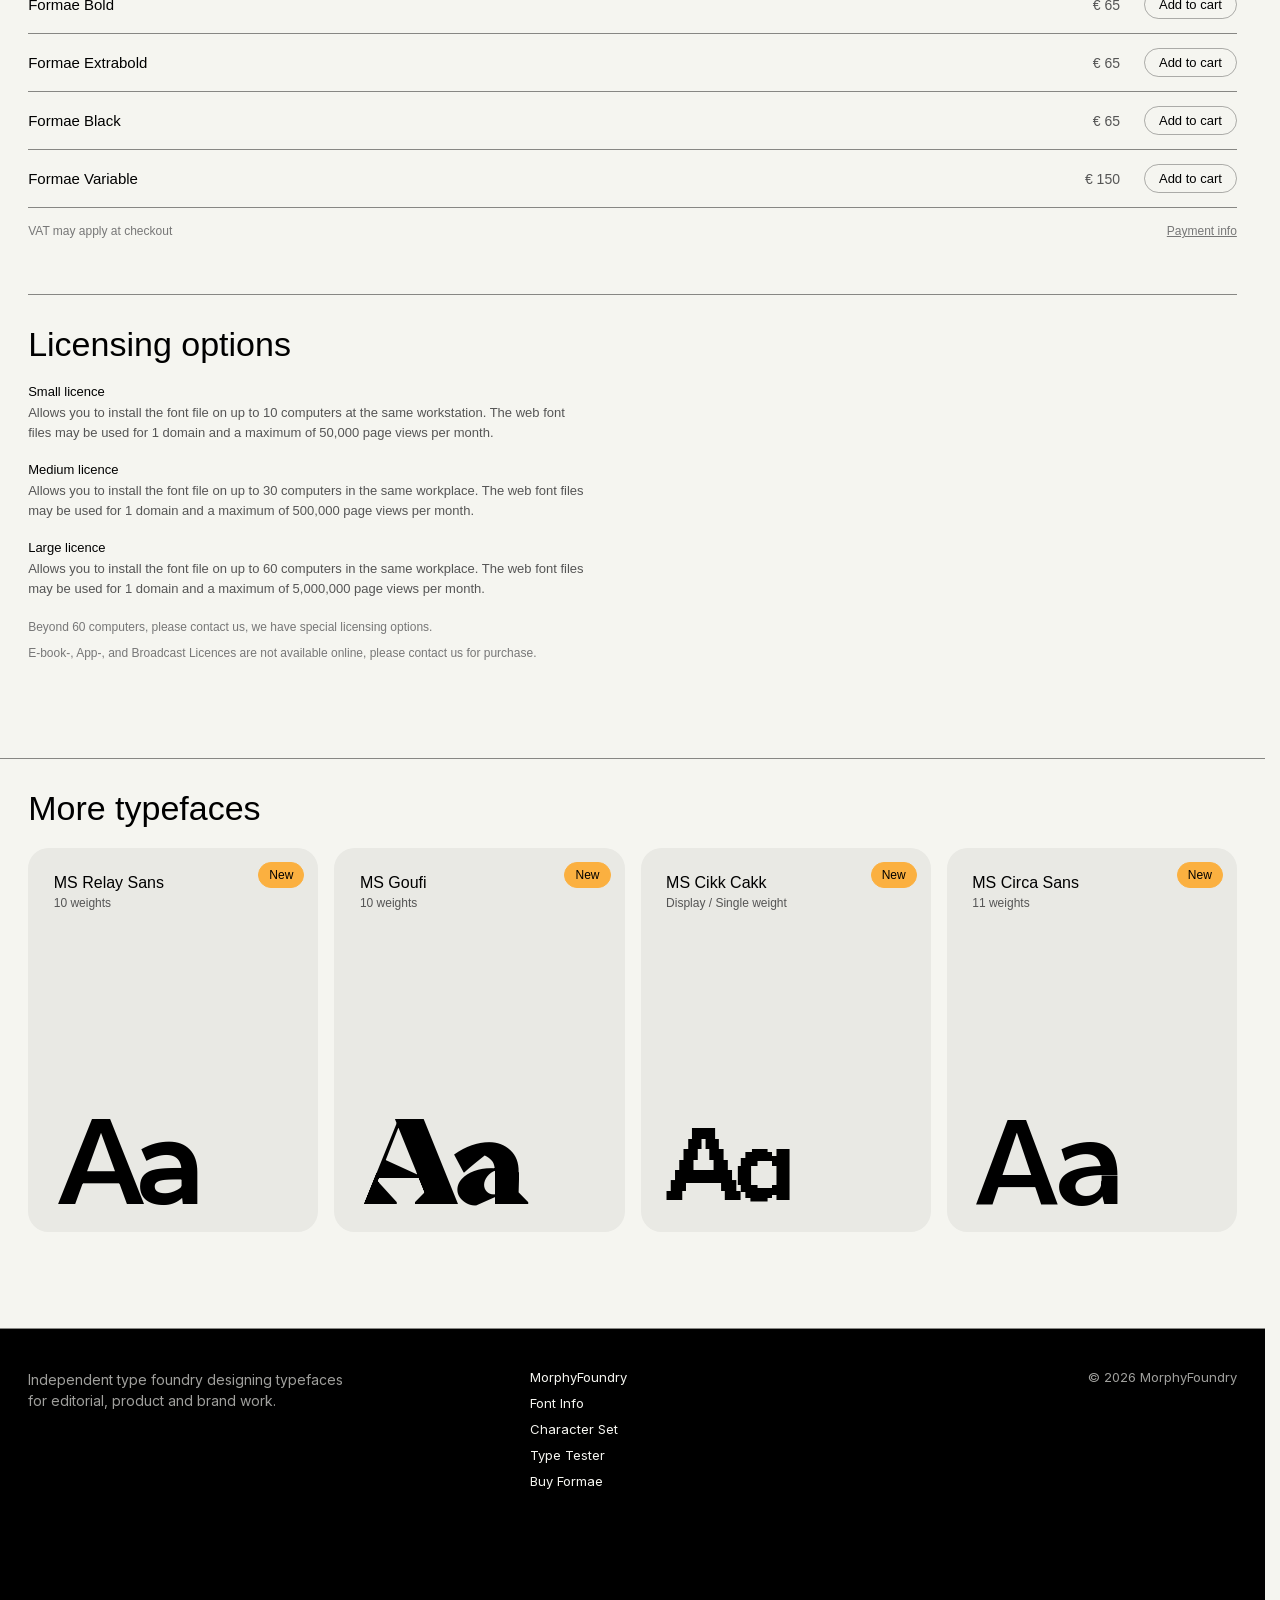
==== commit e8454204: "Formae: newest Formae-Regular (Sep 26 19:42) Co-Authored-By: Claude Sonnet 5 <noreply@anthropic.com>" ====
--- a/formae/index.html
+++ b/formae/index.html
@@ -7,7 +7,7 @@
 
   <title>Formae</title>
 
-  <link rel="stylesheet" href="style.css?v=widescale17">
+  <link rel="stylesheet" href="style.css?v=widescale18">
 </head>
 
 
@@ -910,7 +910,7 @@
   </style>
   <script>
     (function () {
-      var SEED_VERSION = "3b4f2ea";
+      var SEED_VERSION = "1ded93d";
       if (localStorage.getItem("formae-shared-seed") === SEED_VERSION) return;
       localStorage.setItem("formae-section-order", "[\"sec-0\",\"sec-1\",\"font-info-copy\",\"sec-2\",\"sec-3\",\"sec-4\",\"sec-5\",\"sec-6\",\"sec-16\",\"sec-19\",\"sec-8\",\"sec-12\",\"sec-7\",\"sec-10\",\"sec-11\",\"sec-9\",\"sec-13\",\"sec-18\",\"sec-14\",\"sec-15\",\"sec-17\",\"about-black-2\",\"sec-20\",\"sec-21\",\"sec-22\",\"sec-23\",\"sec-24\",\"sec-25\",\"sec-26\"]");
       localStorage.setItem("formae-section-hidden", "[\"sec-13\",\"sec-18\",\"sec-14\",\"sec-16\",\"sec-25\",\"sec-22\",\"sec-21\",\"sec-20\",\"sec-1\"]");
--- a/formae/style.css
+++ b/formae/style.css
@@ -45,7 +45,7 @@
    were dropped); the latest export lives in formae/fonts/. */
 @font-face {
   font-family: "Formae";
-  src: url("fonts/Formae-Regular.woff2?v=32") format("woff2");
+  src: url("fonts/Formae-Regular.woff2?v=33") format("woff2");
   font-style: normal;
   font-weight: 400;
   font-display: swap;
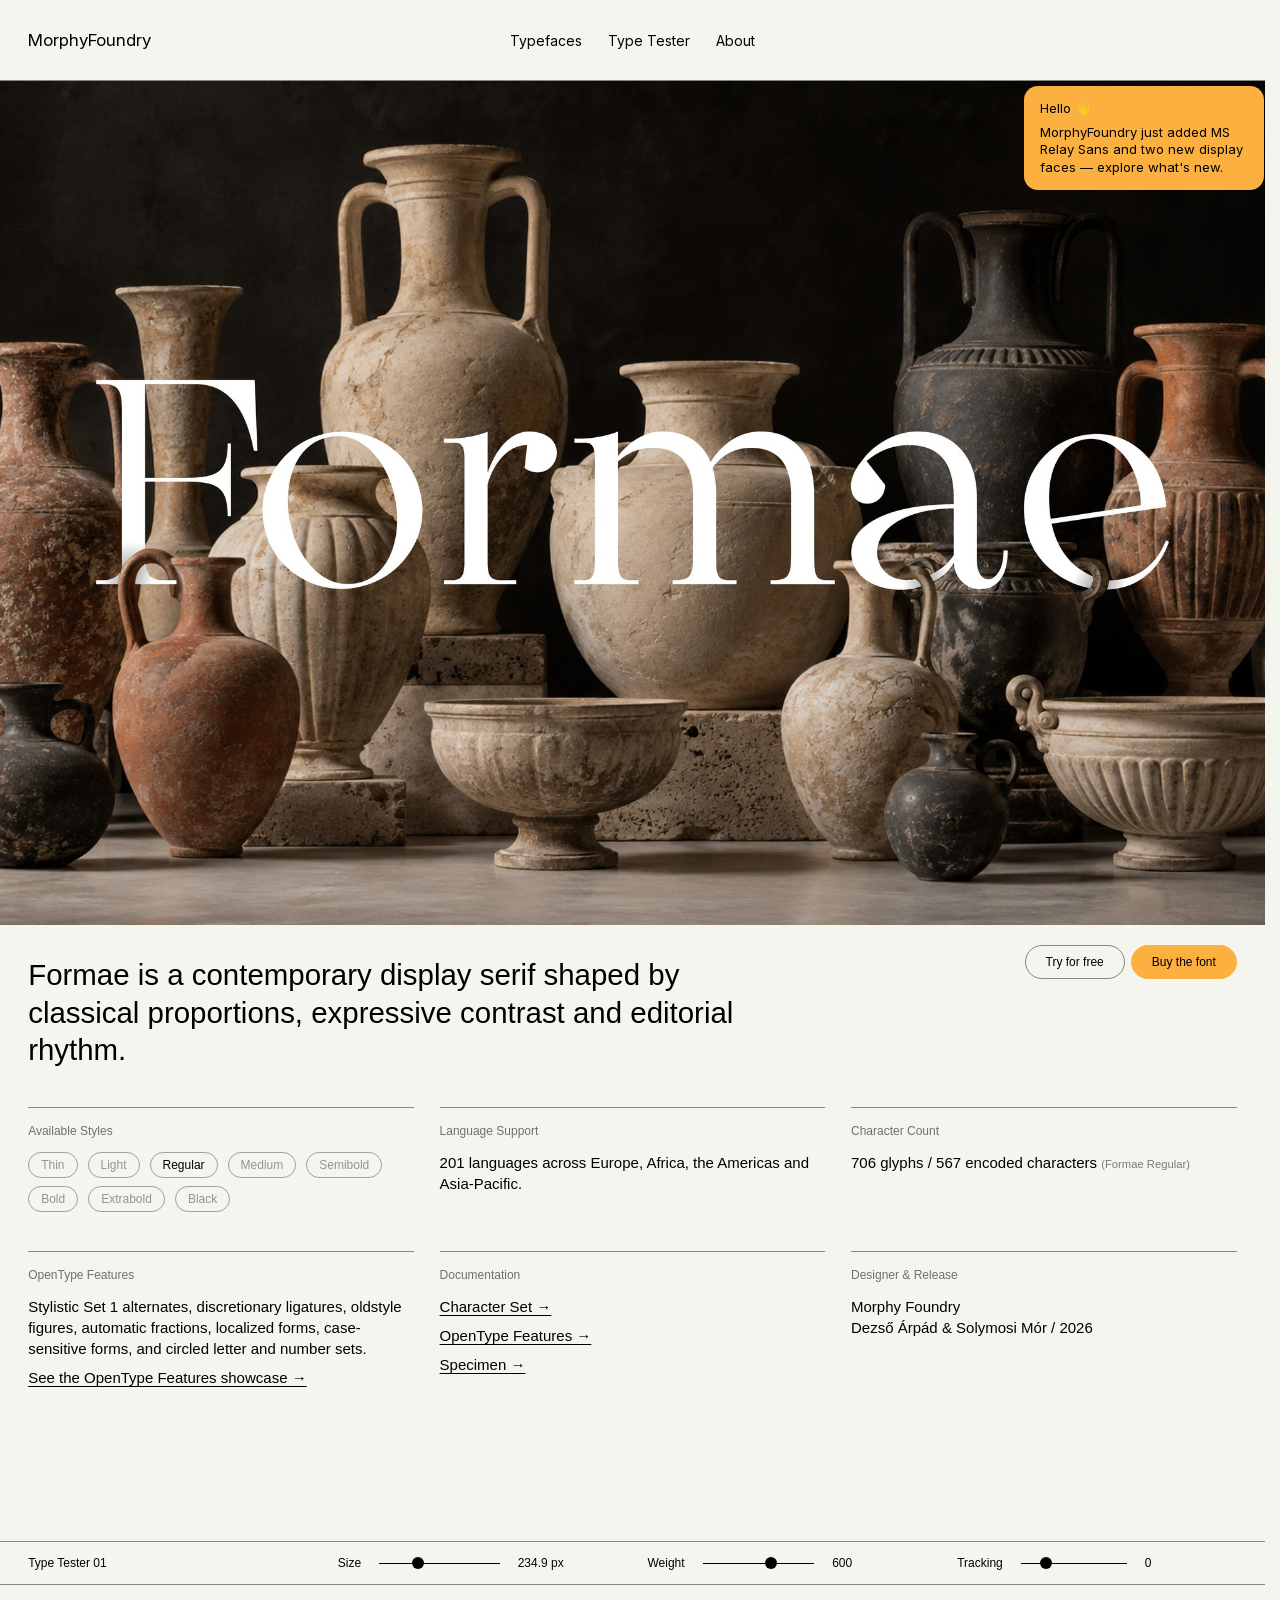
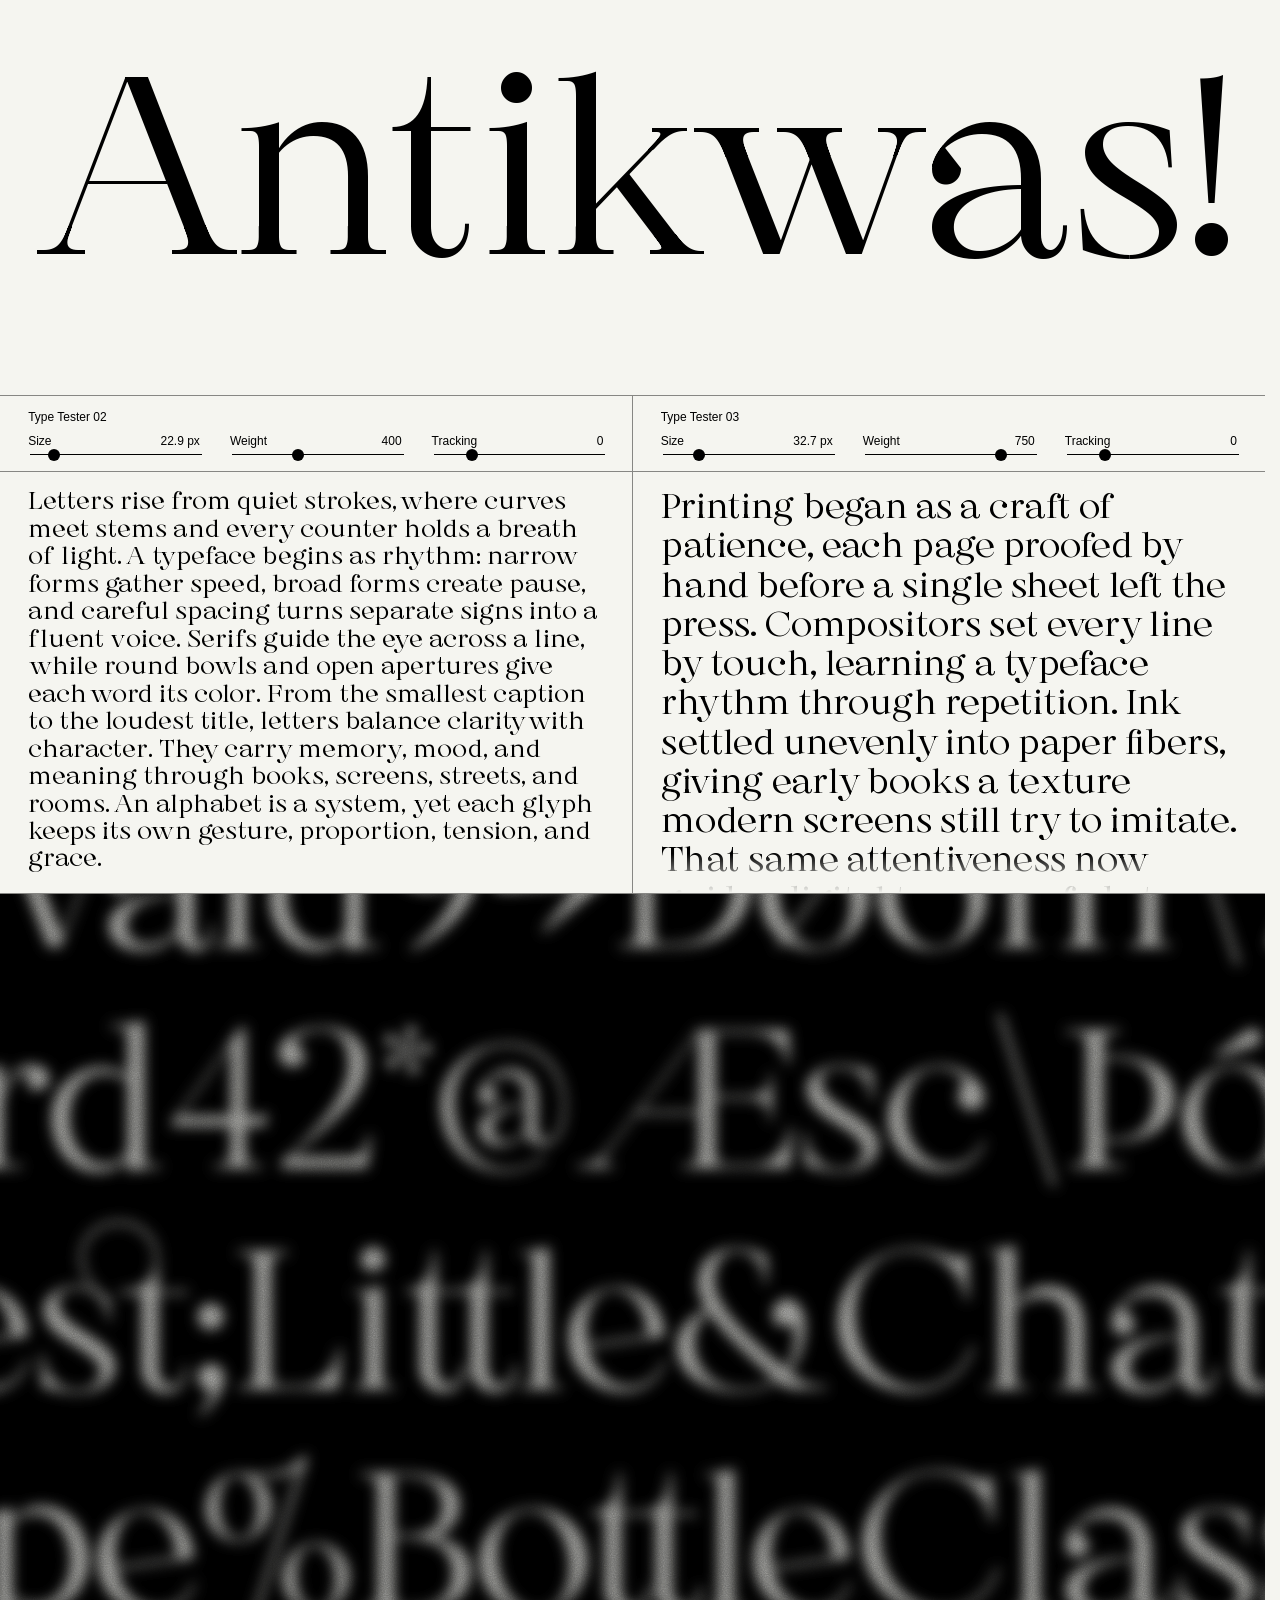
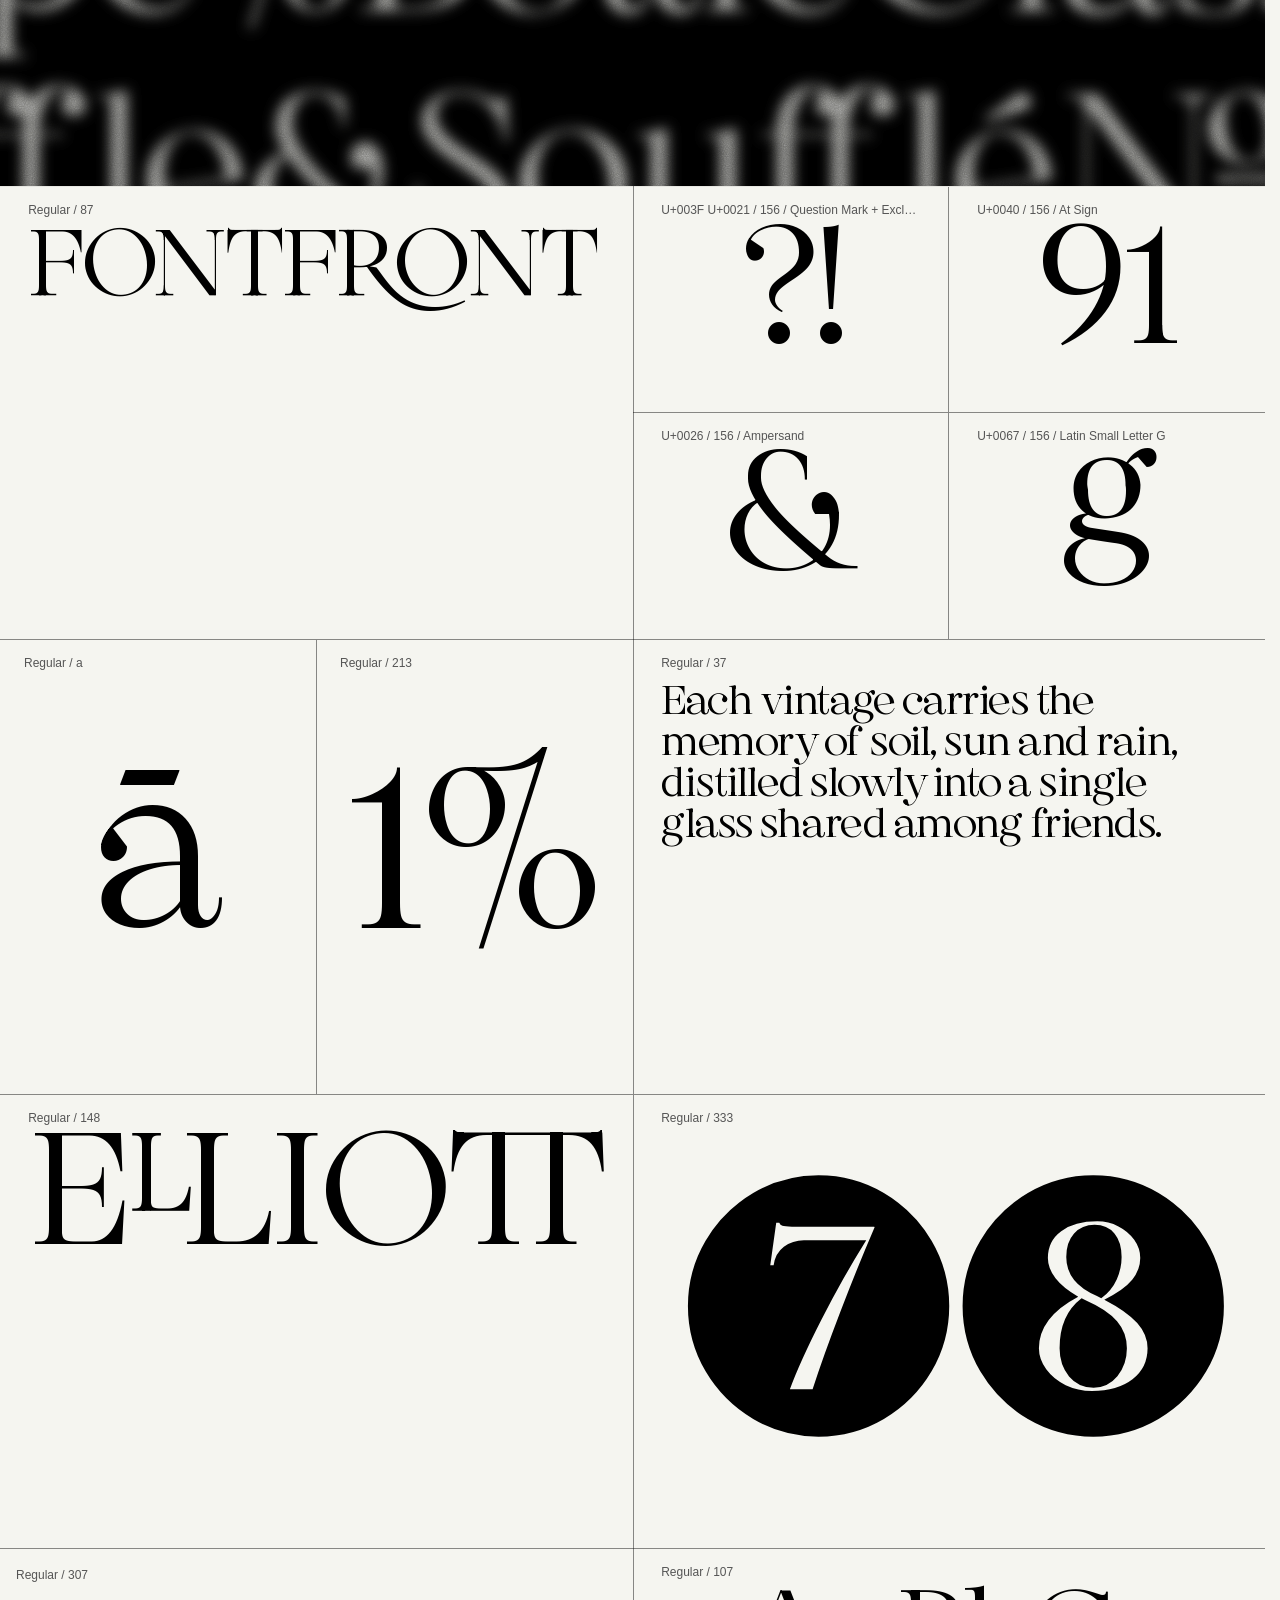
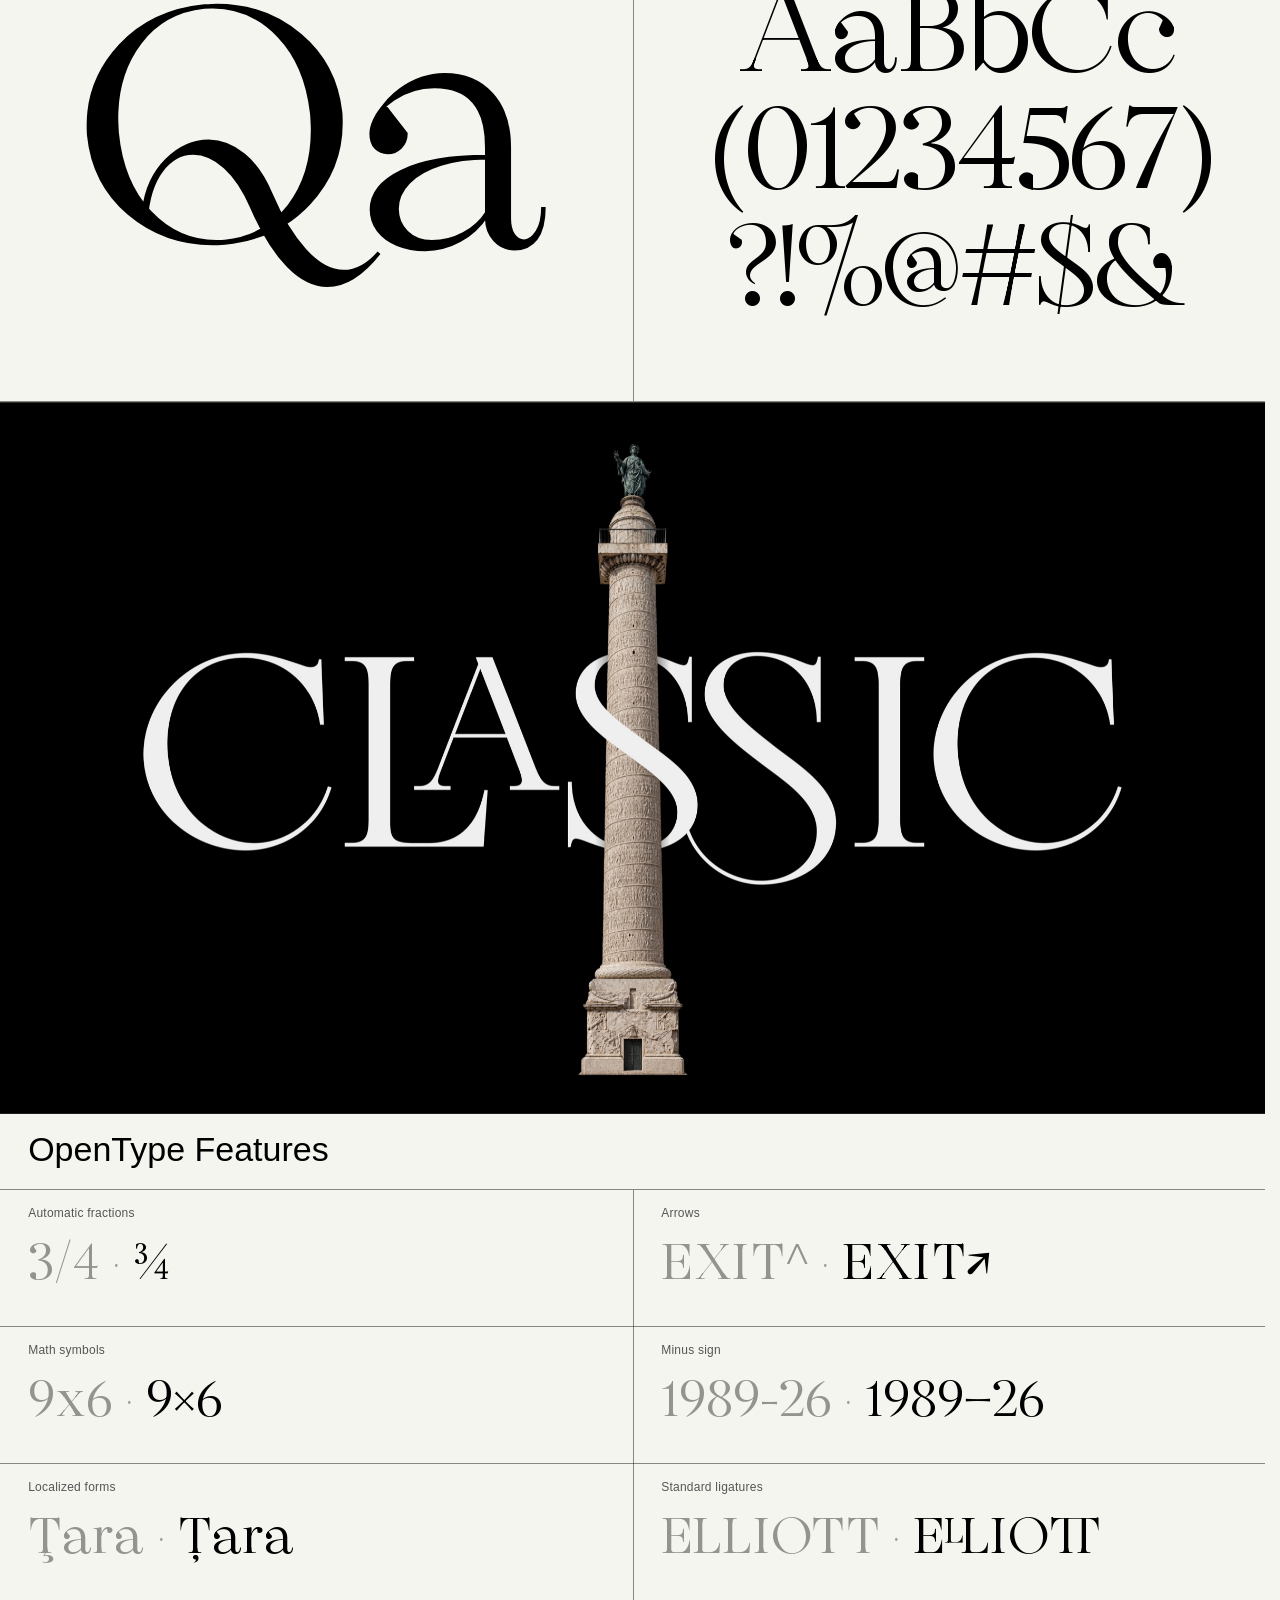
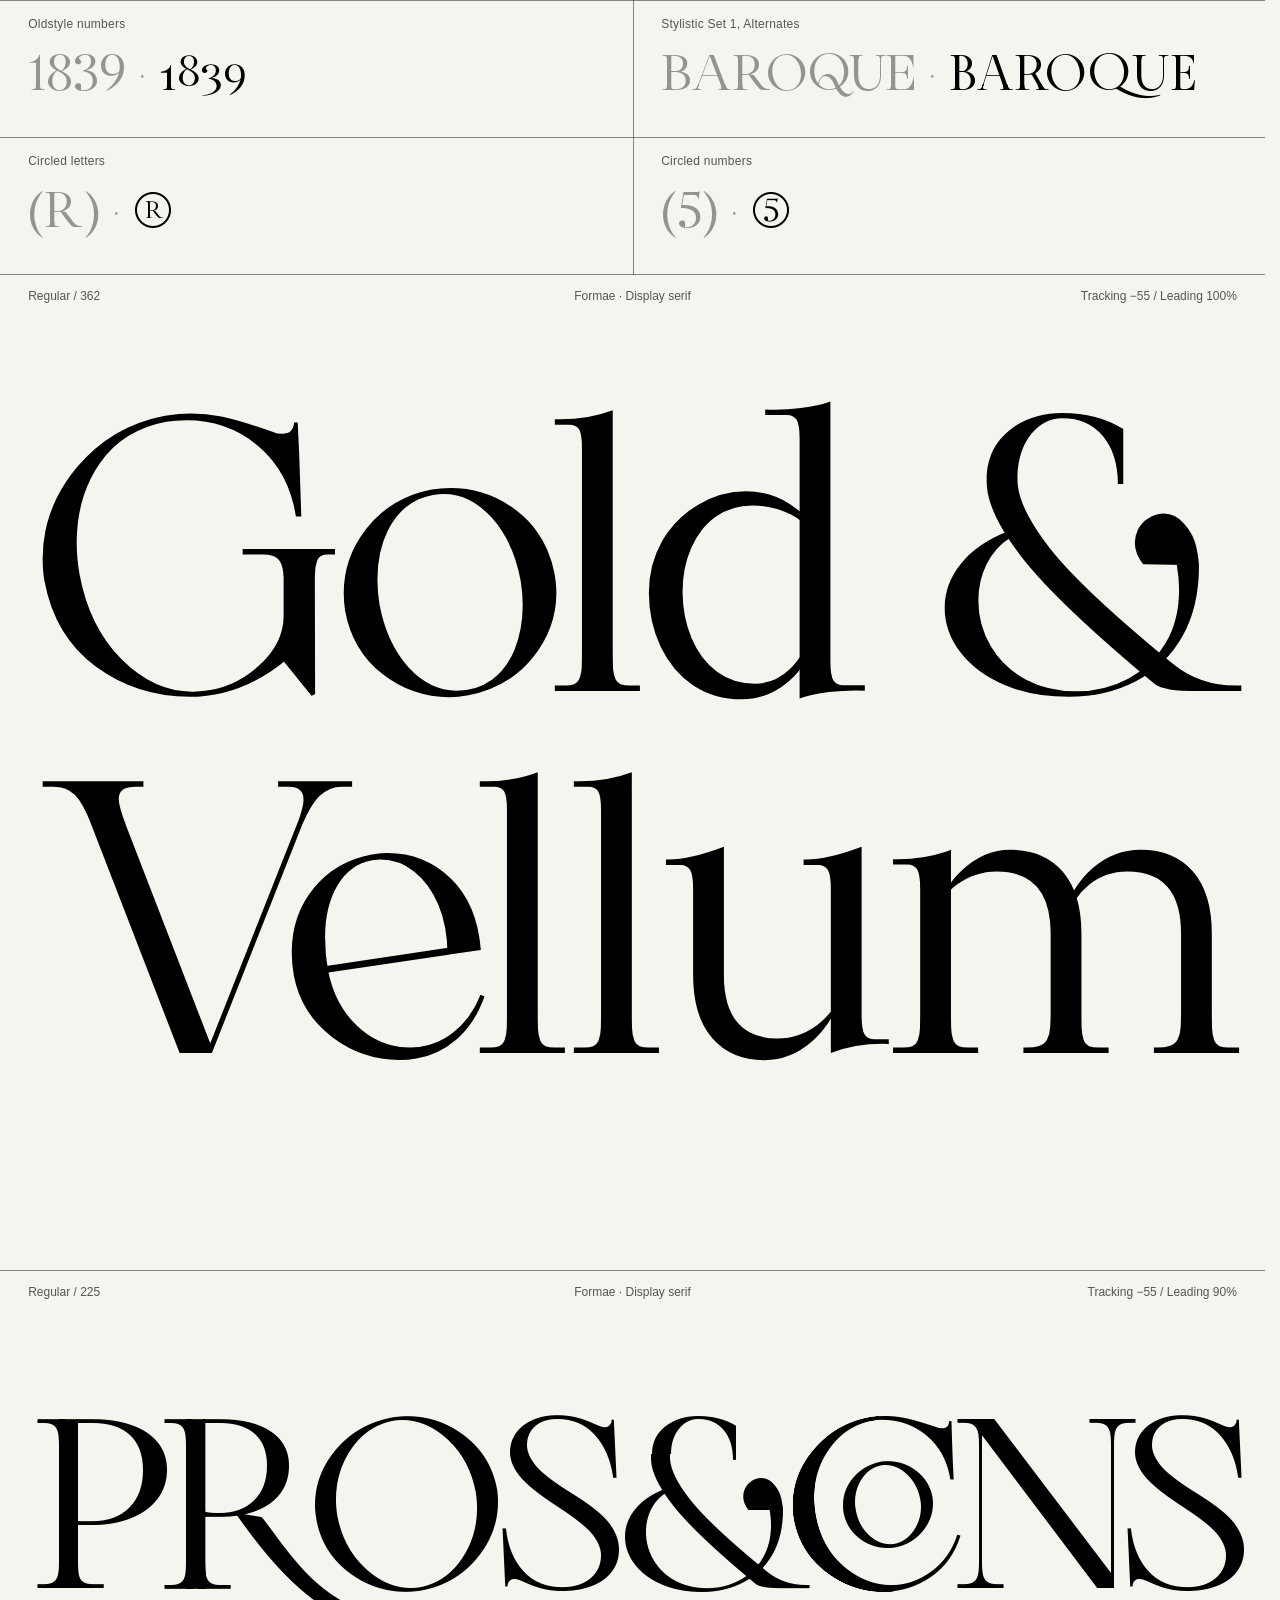
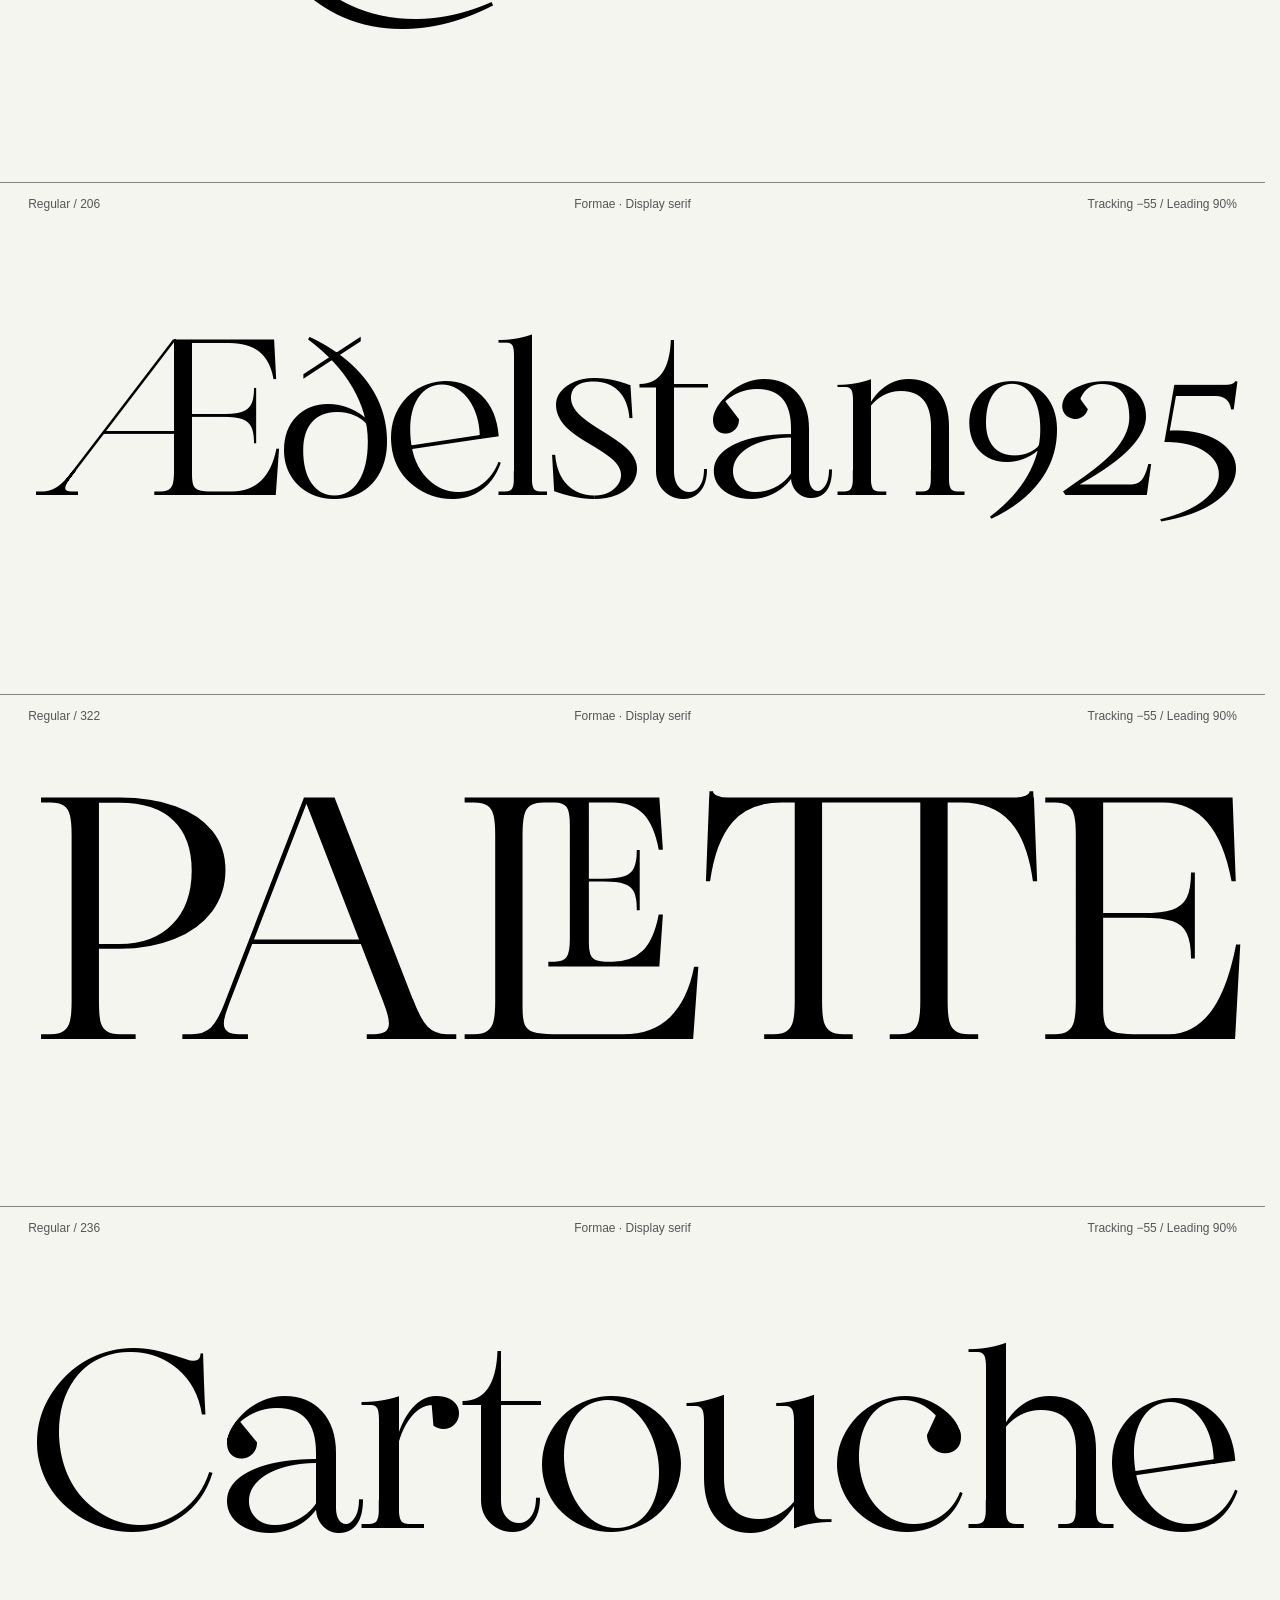
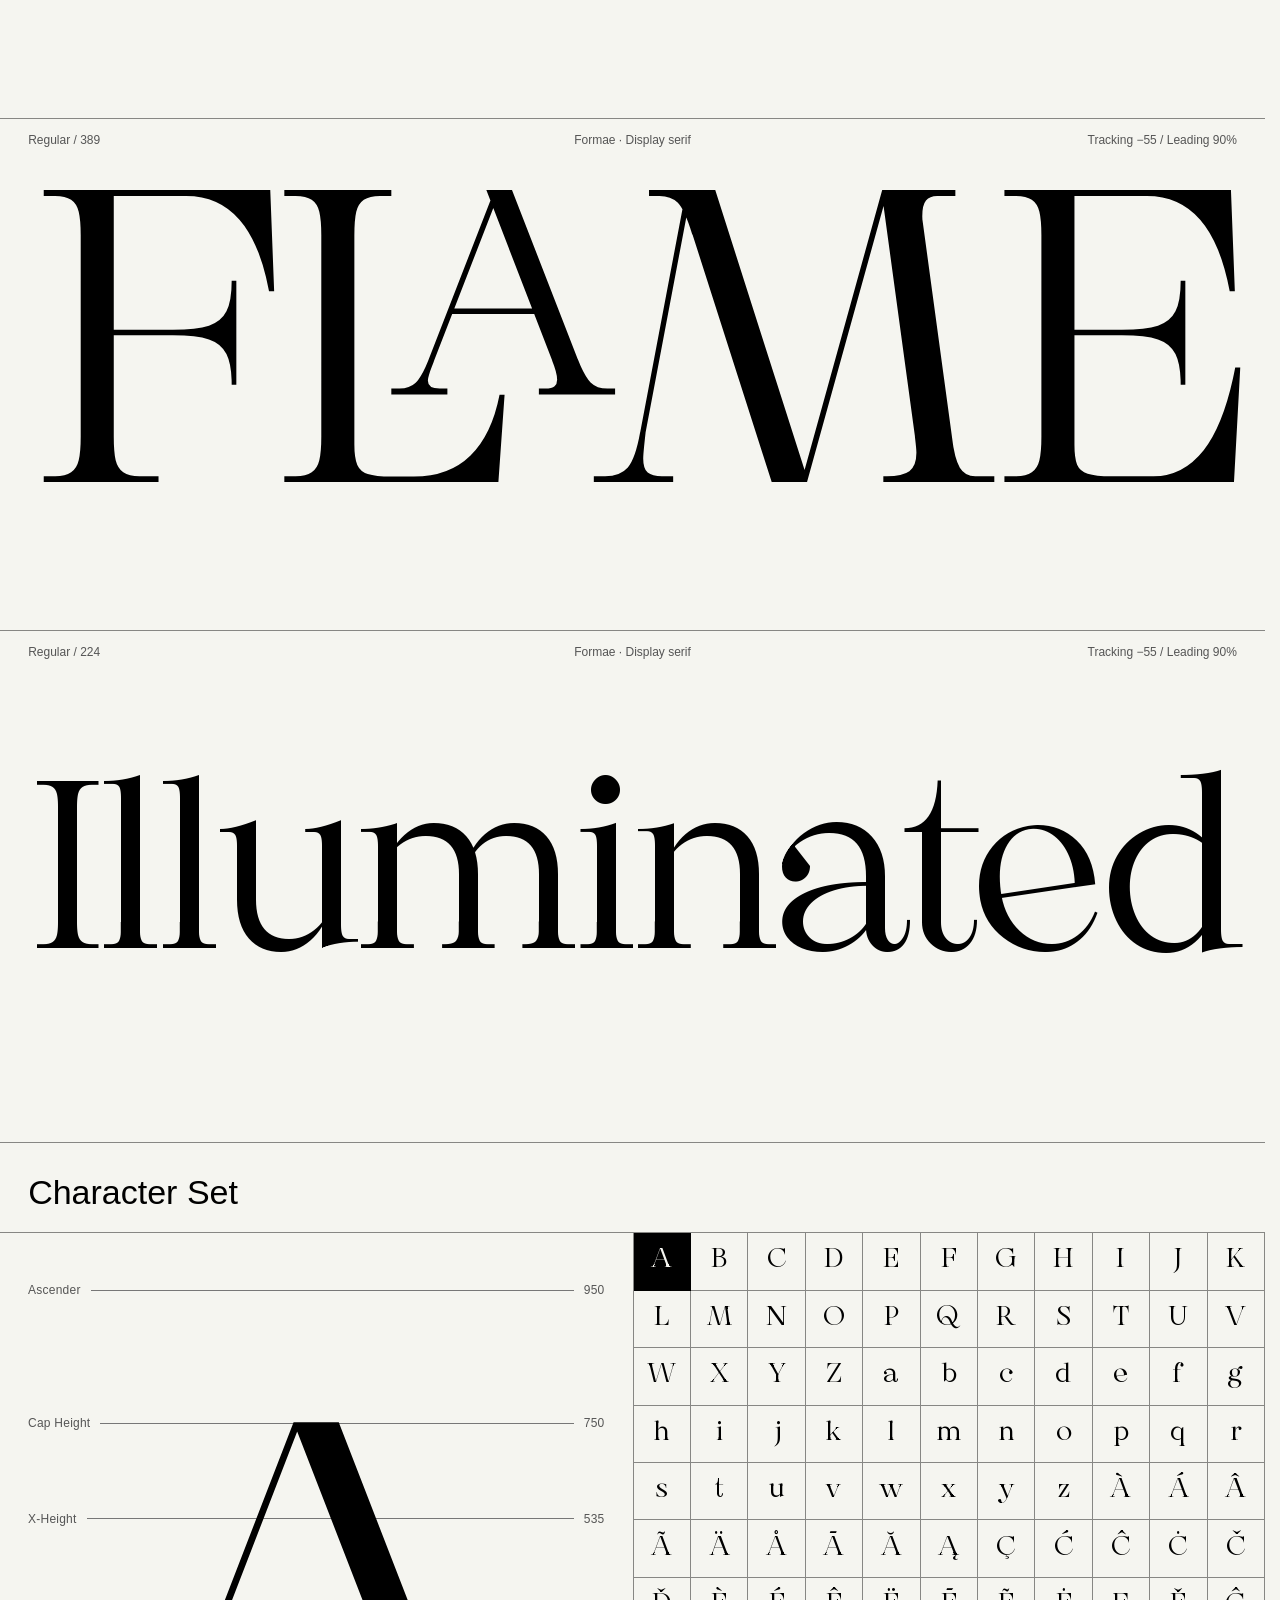
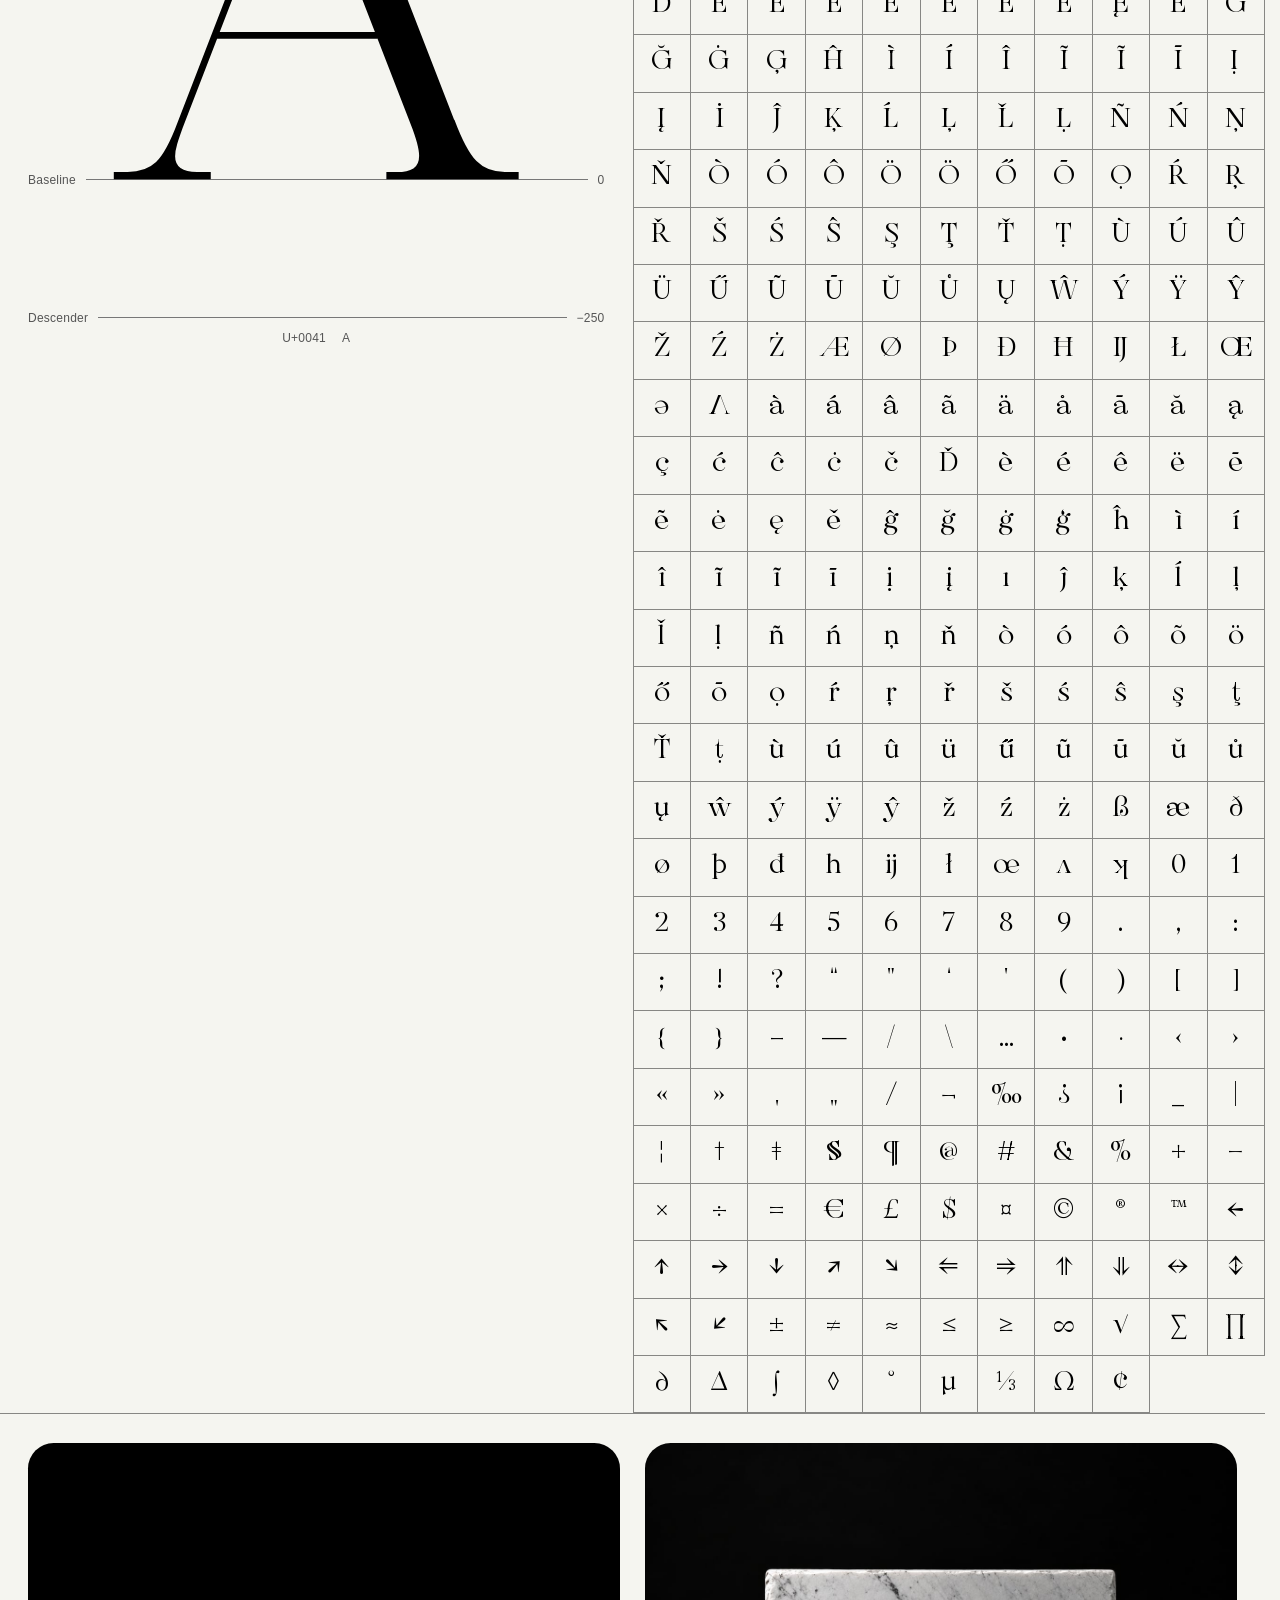
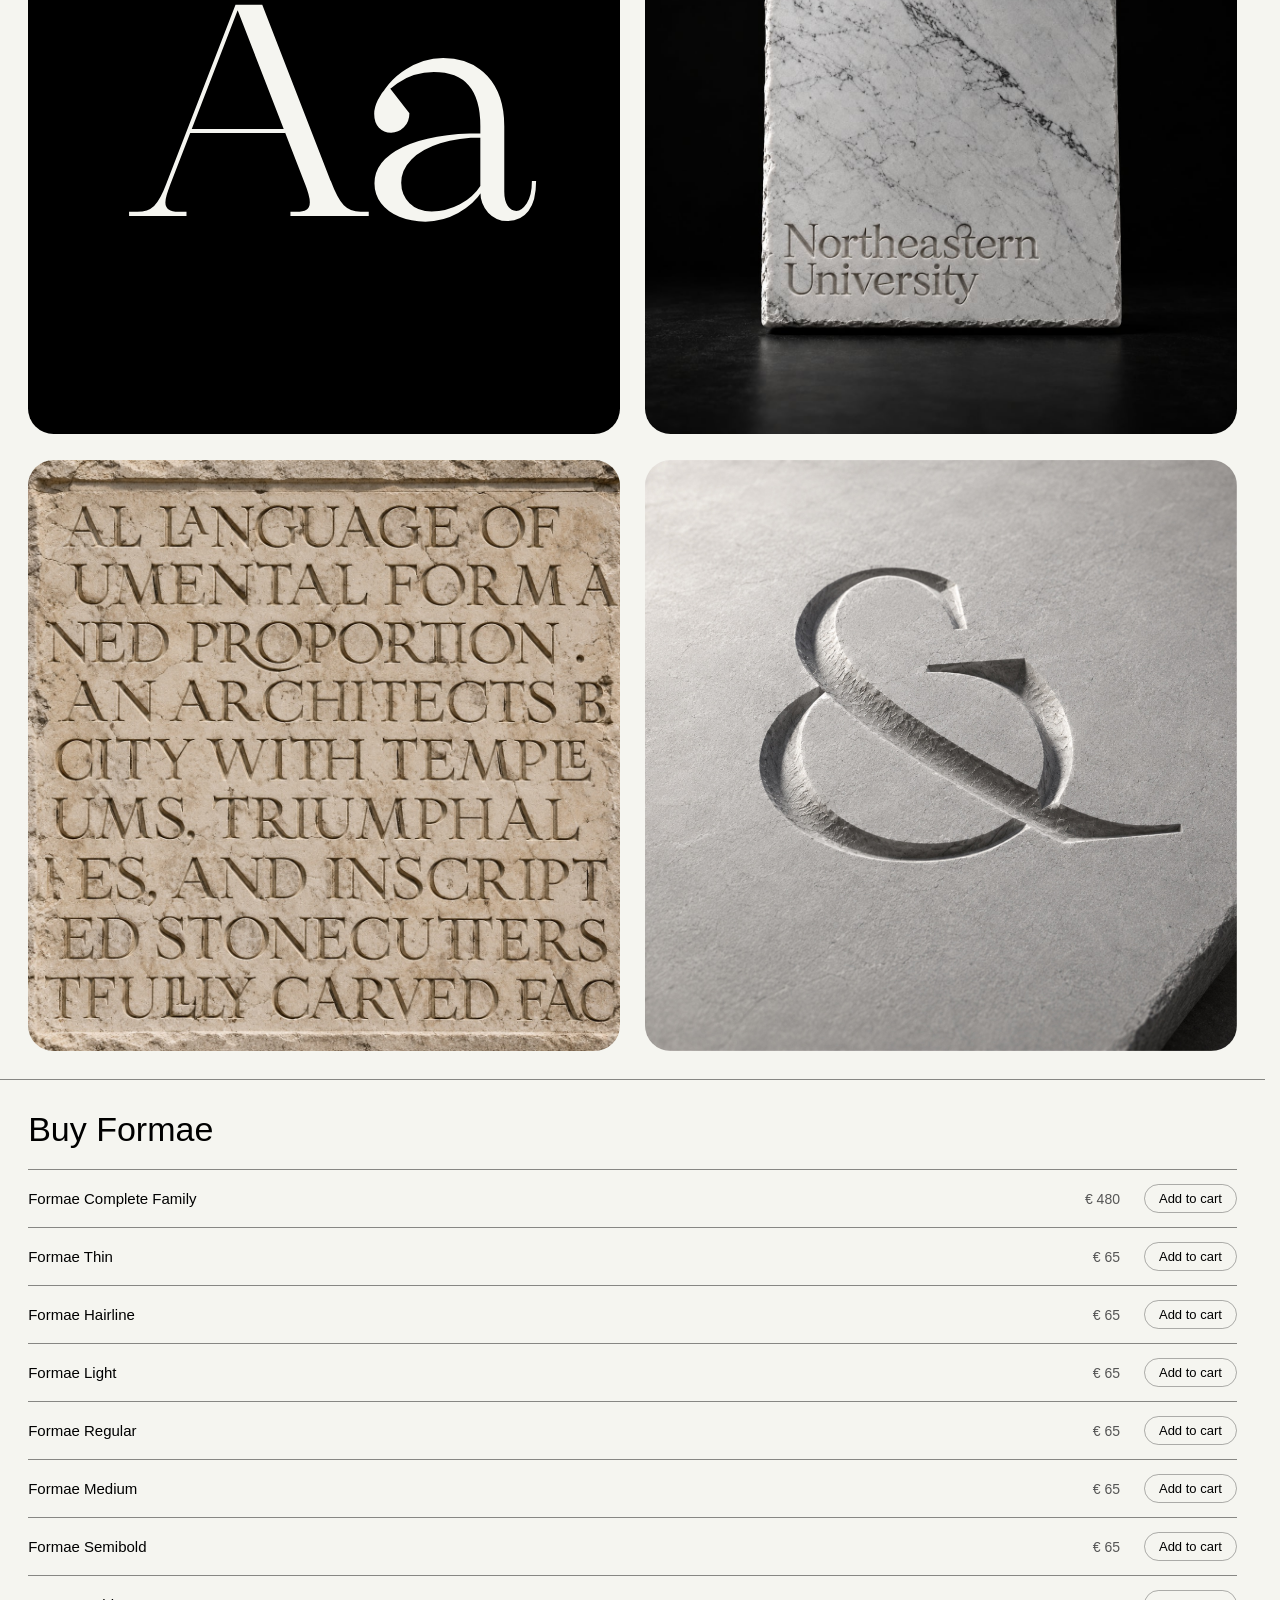
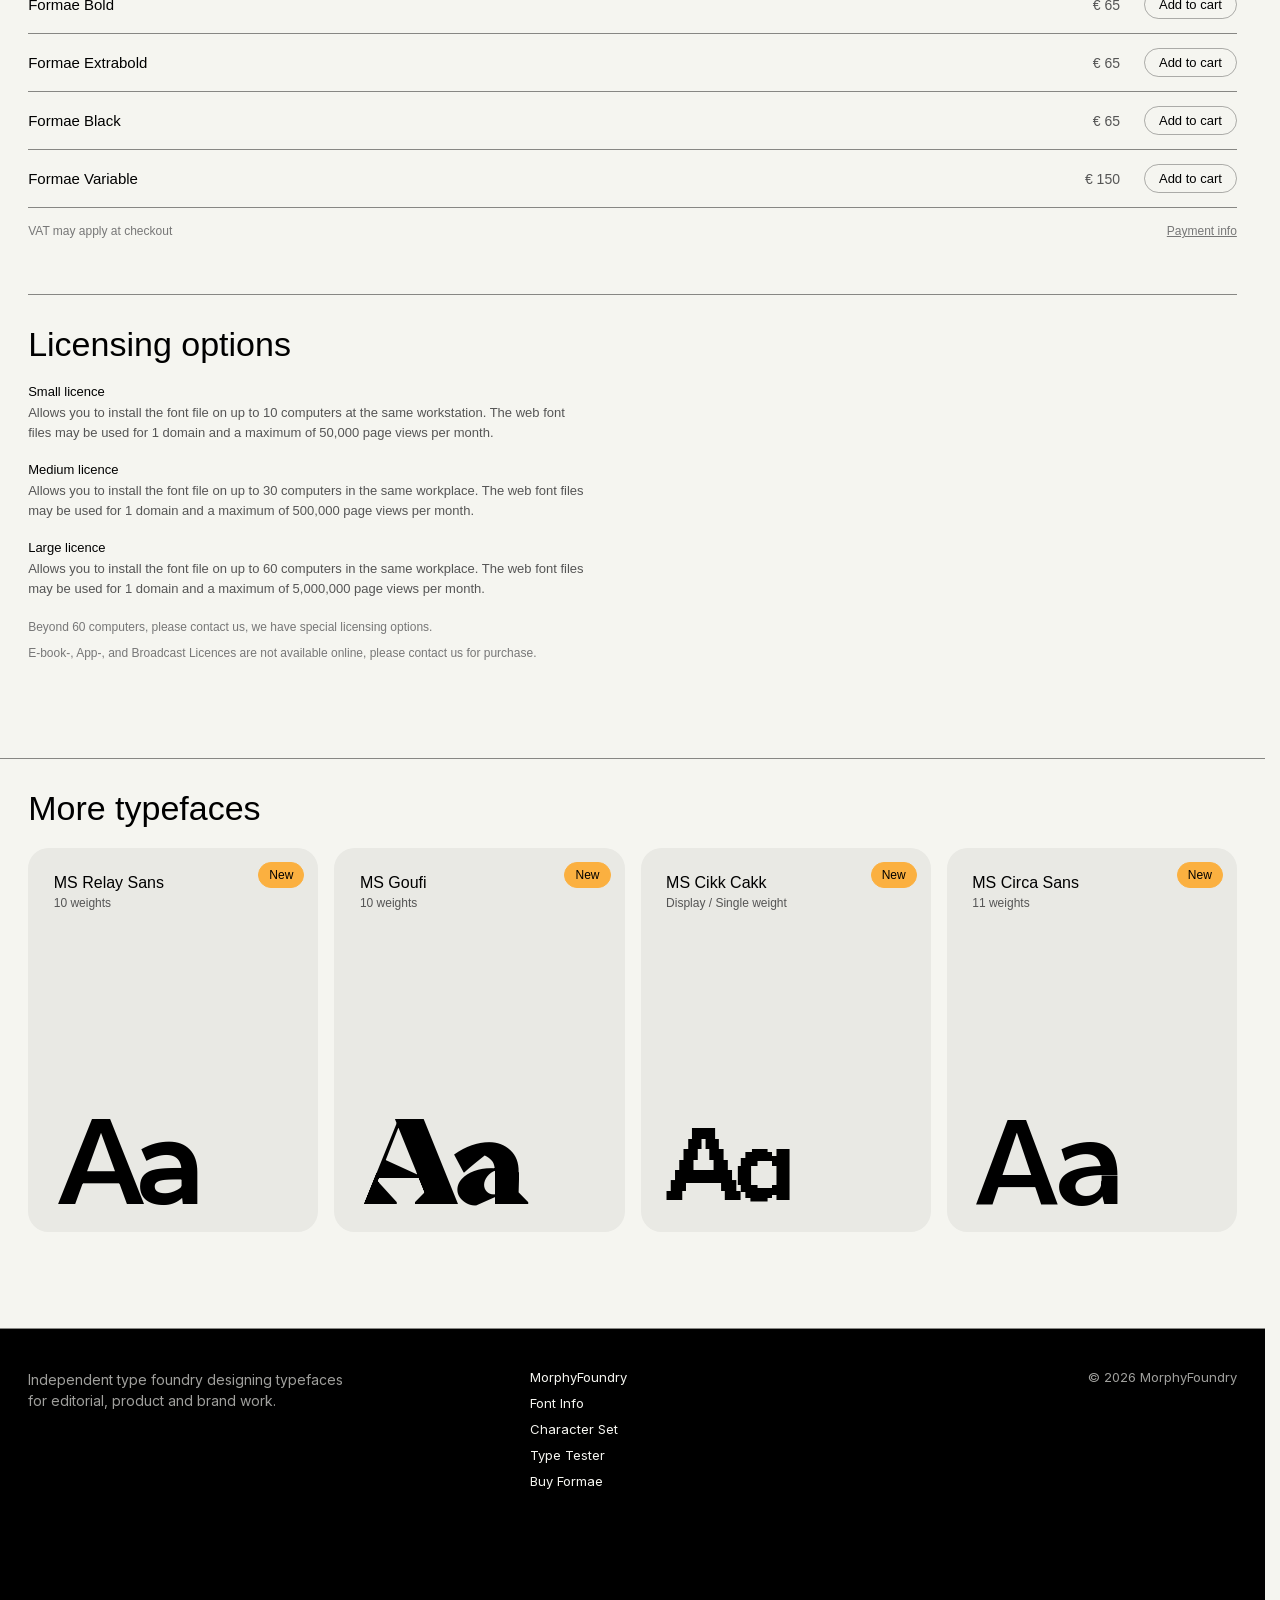
==== commit d1b8768b: "Formae: newest Formae-Regular (Sep 26 19:47) Co-Authored-By: Claude Sonnet 5 <noreply@anthropic.com>" ====
--- a/formae/index.html
+++ b/formae/index.html
@@ -7,7 +7,7 @@
 
   <title>Formae</title>
 
-  <link rel="stylesheet" href="style.css?v=widescale18">
+  <link rel="stylesheet" href="style.css?v=widescale19">
 </head>
 
 
@@ -910,7 +910,7 @@
   </style>
   <script>
     (function () {
-      var SEED_VERSION = "1ded93d";
+      var SEED_VERSION = "e1ebb34";
       if (localStorage.getItem("formae-shared-seed") === SEED_VERSION) return;
       localStorage.setItem("formae-section-order", "[\"sec-0\",\"sec-1\",\"font-info-copy\",\"sec-2\",\"sec-3\",\"sec-4\",\"sec-5\",\"sec-6\",\"sec-16\",\"sec-19\",\"sec-8\",\"sec-12\",\"sec-7\",\"sec-10\",\"sec-11\",\"sec-9\",\"sec-13\",\"sec-18\",\"sec-14\",\"sec-15\",\"sec-17\",\"about-black-2\",\"sec-20\",\"sec-21\",\"sec-22\",\"sec-23\",\"sec-24\",\"sec-25\",\"sec-26\"]");
       localStorage.setItem("formae-section-hidden", "[\"sec-13\",\"sec-18\",\"sec-14\",\"sec-16\",\"sec-25\",\"sec-22\",\"sec-21\",\"sec-20\",\"sec-1\"]");
--- a/formae/style.css
+++ b/formae/style.css
@@ -45,7 +45,7 @@
    were dropped); the latest export lives in formae/fonts/. */
 @font-face {
   font-family: "Formae";
-  src: url("fonts/Formae-Regular.woff2?v=33") format("woff2");
+  src: url("fonts/Formae-Regular.woff2?v=34") format("woff2");
   font-style: normal;
   font-weight: 400;
   font-display: swap;
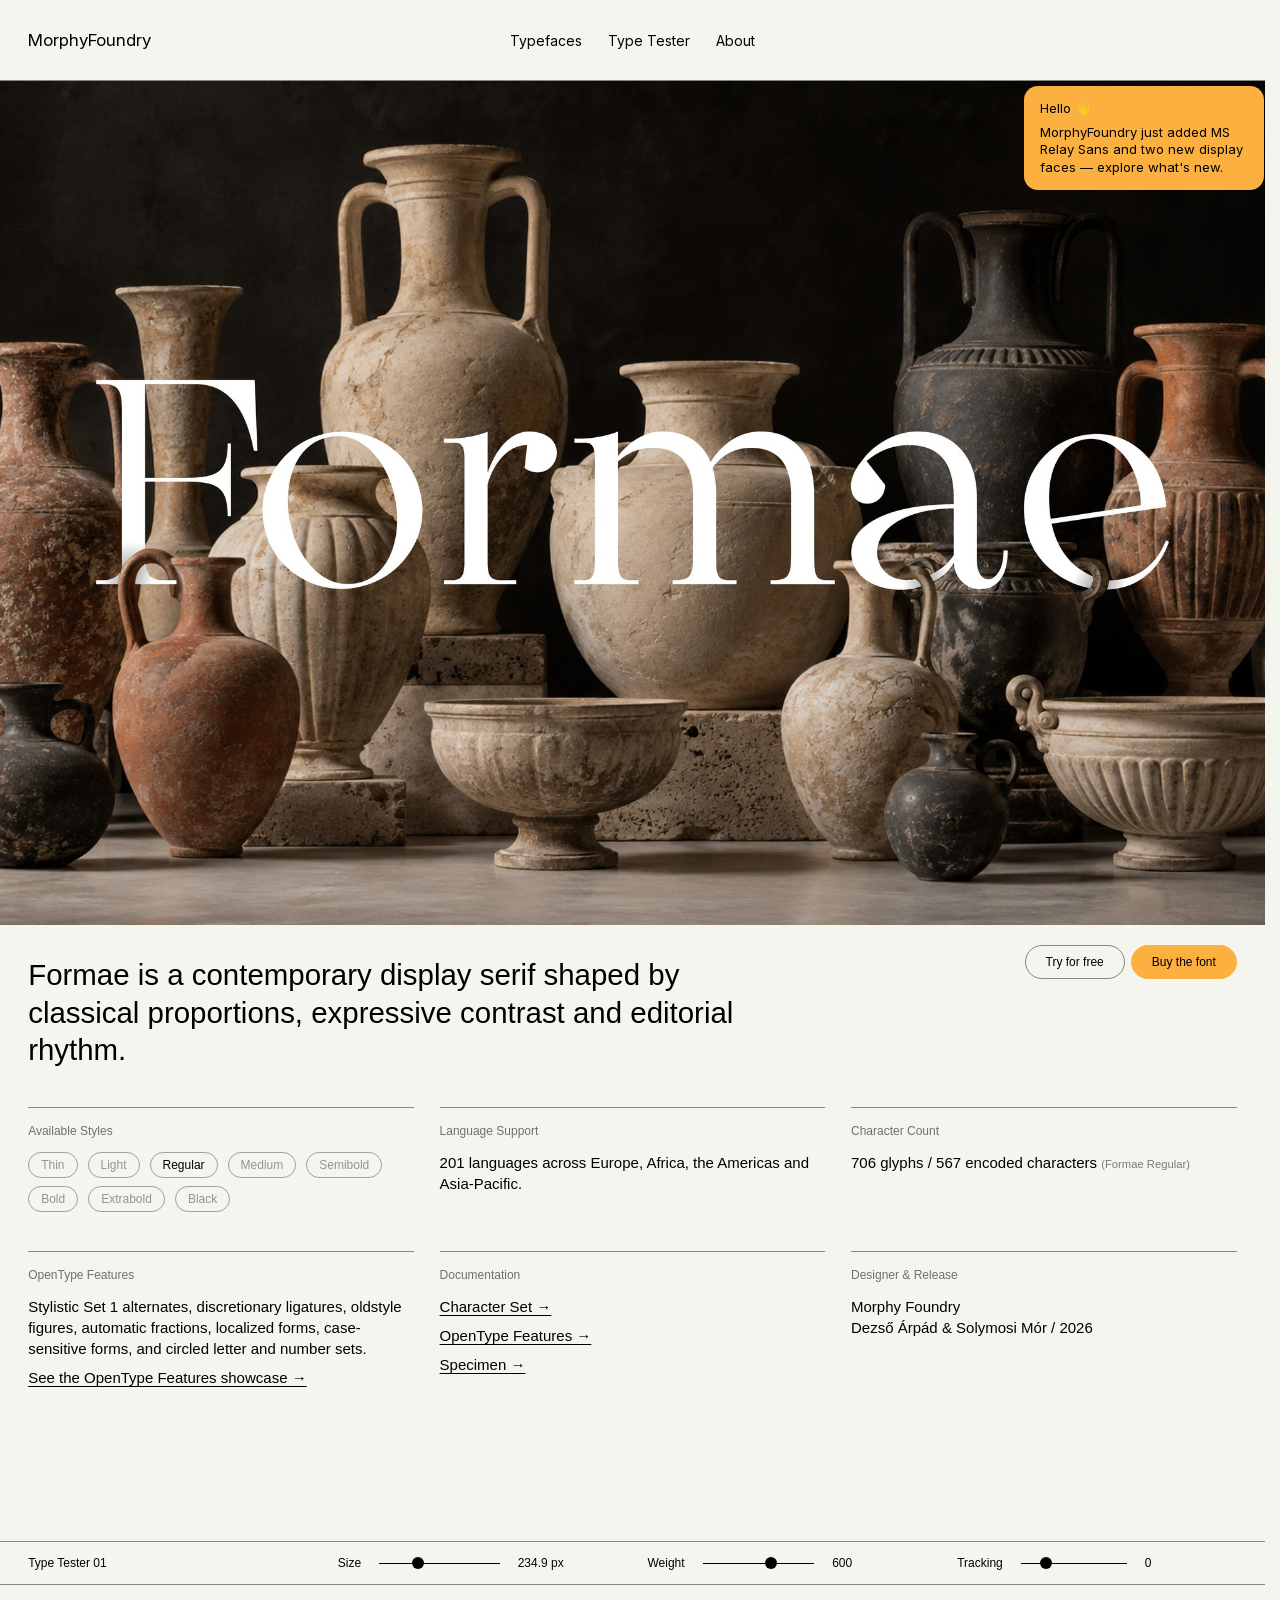
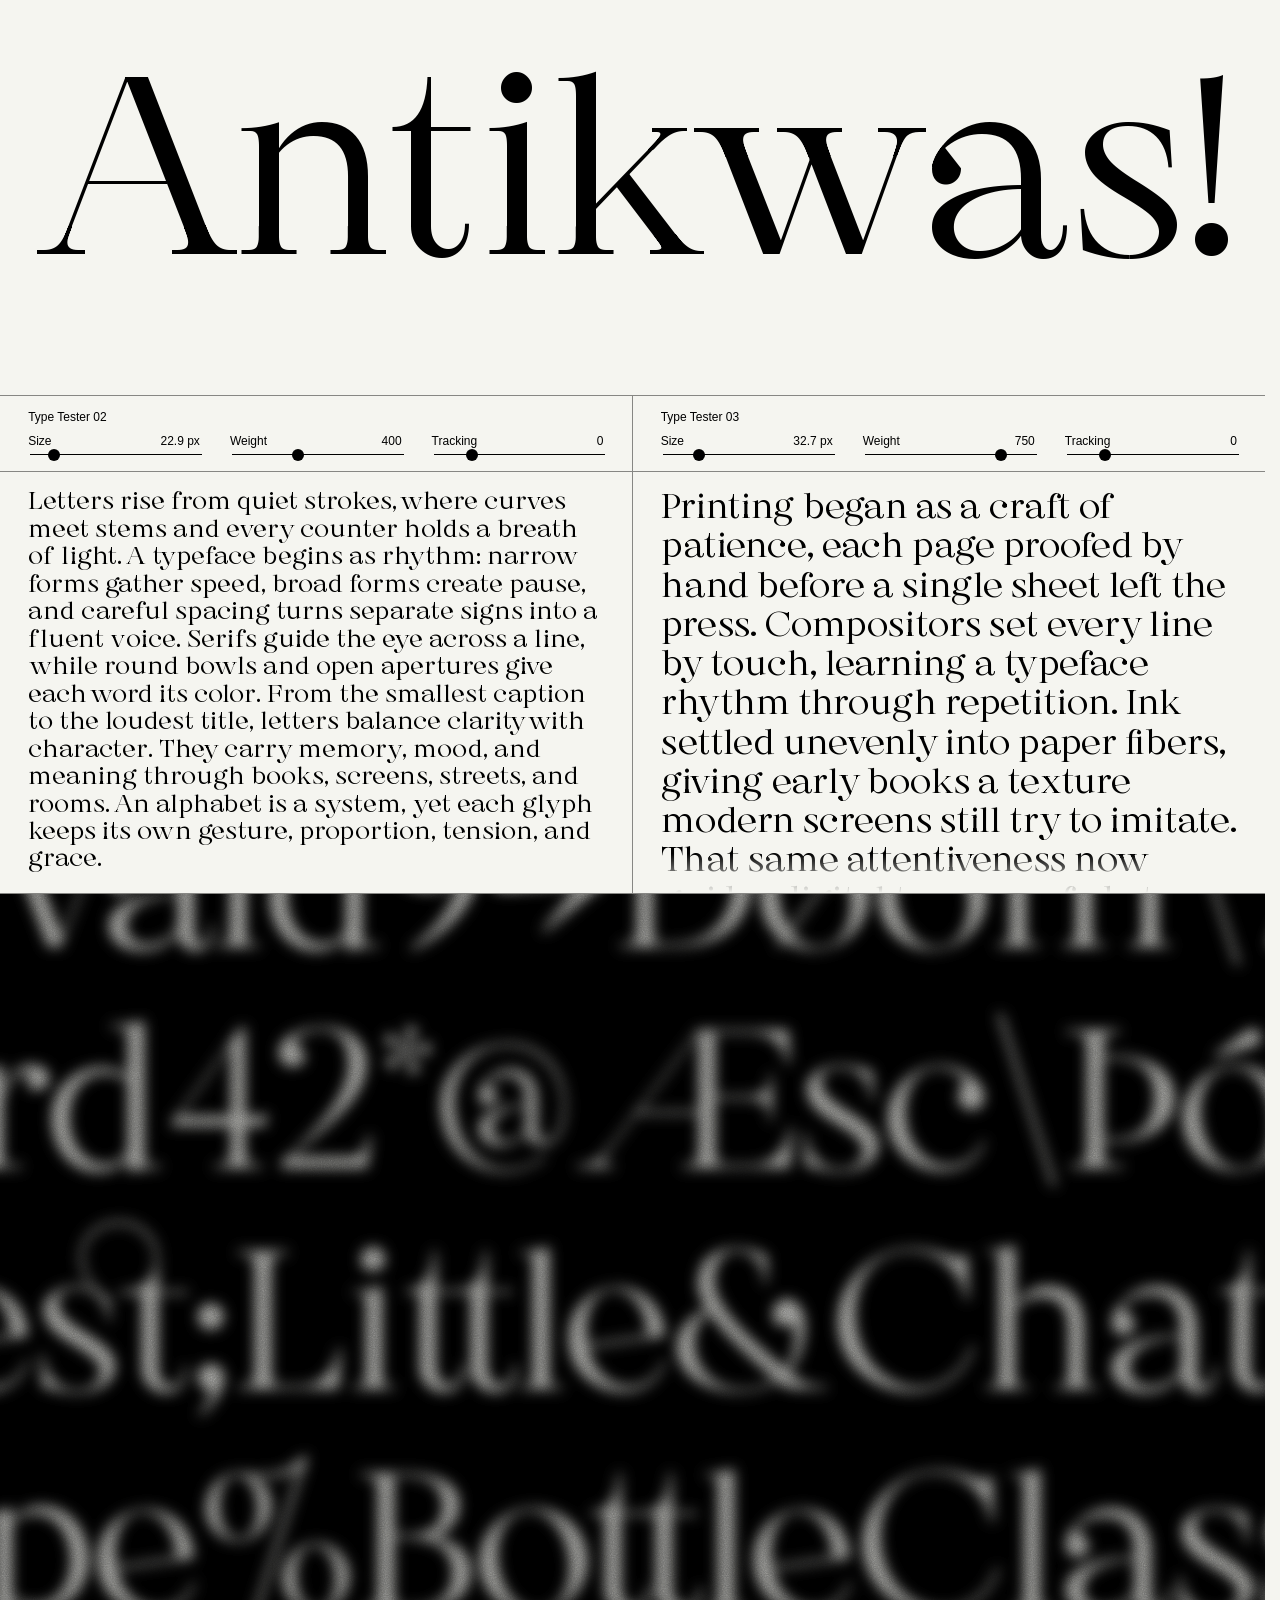
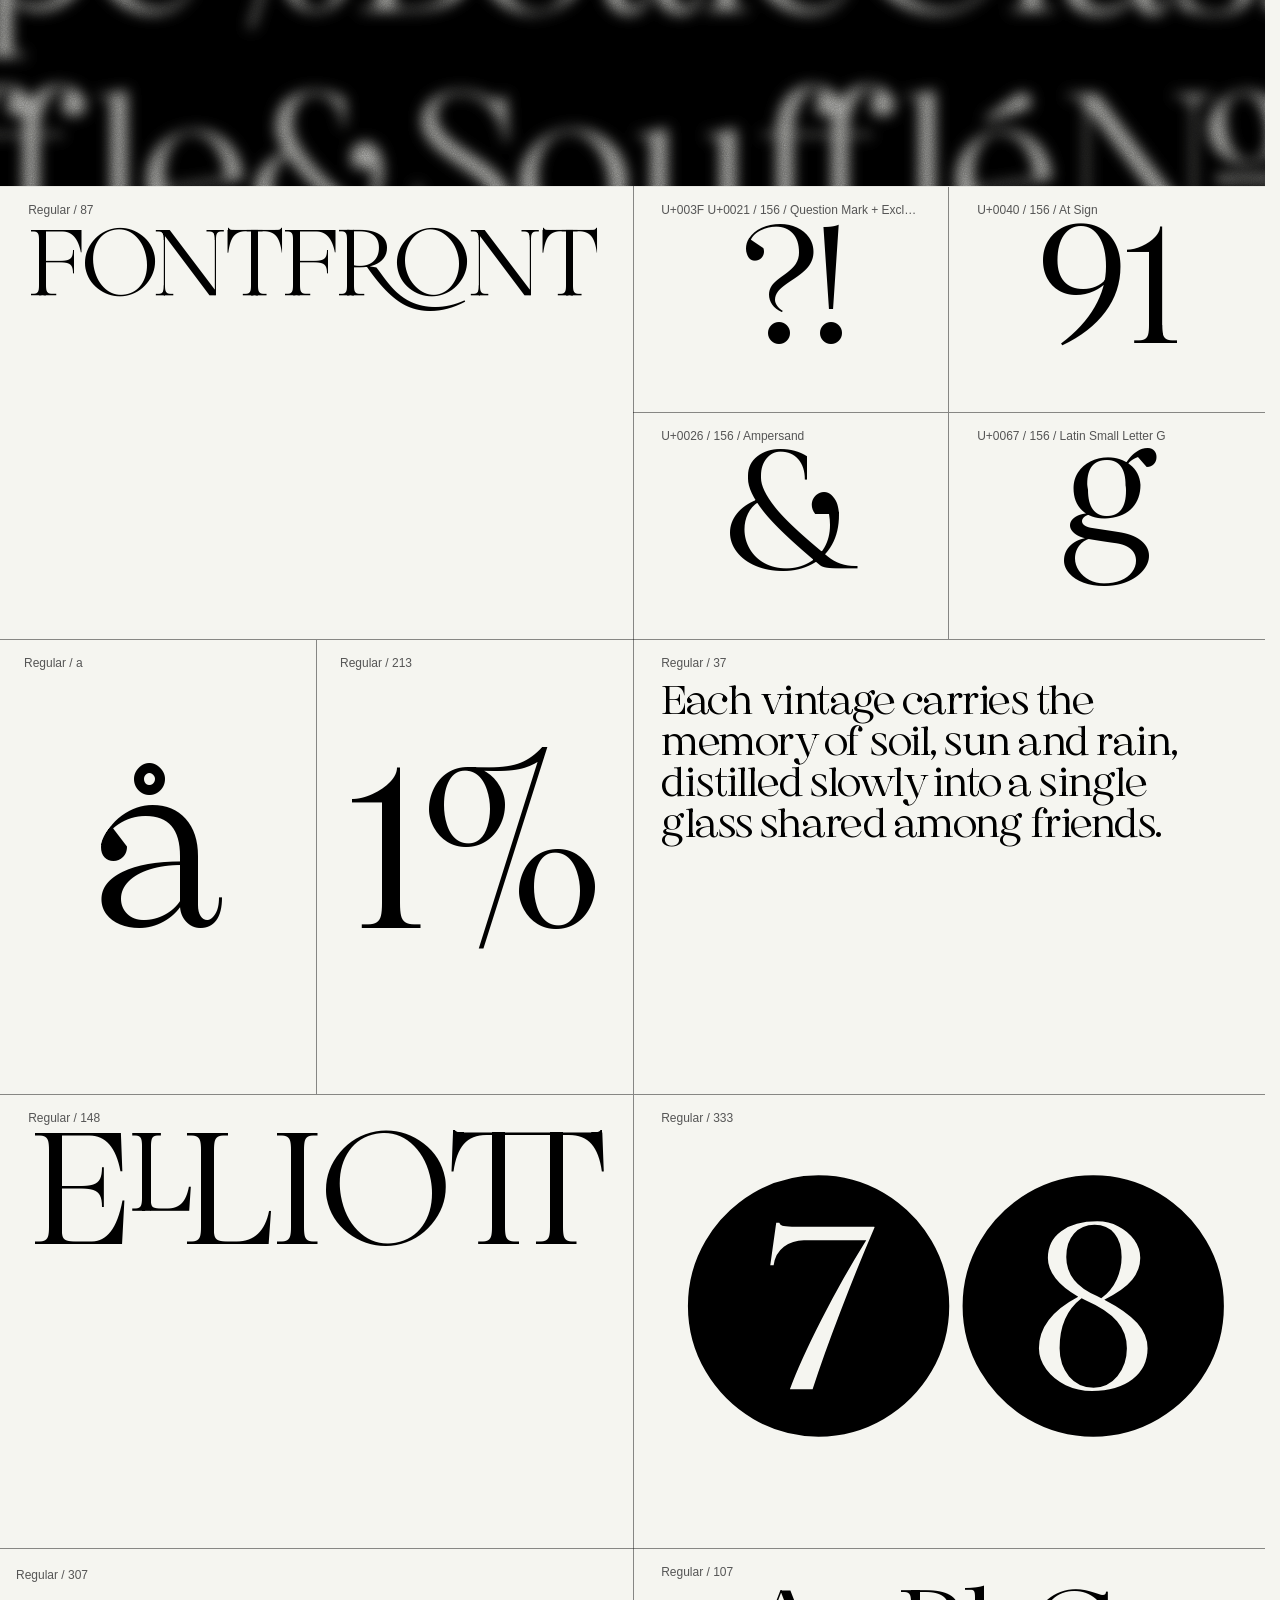
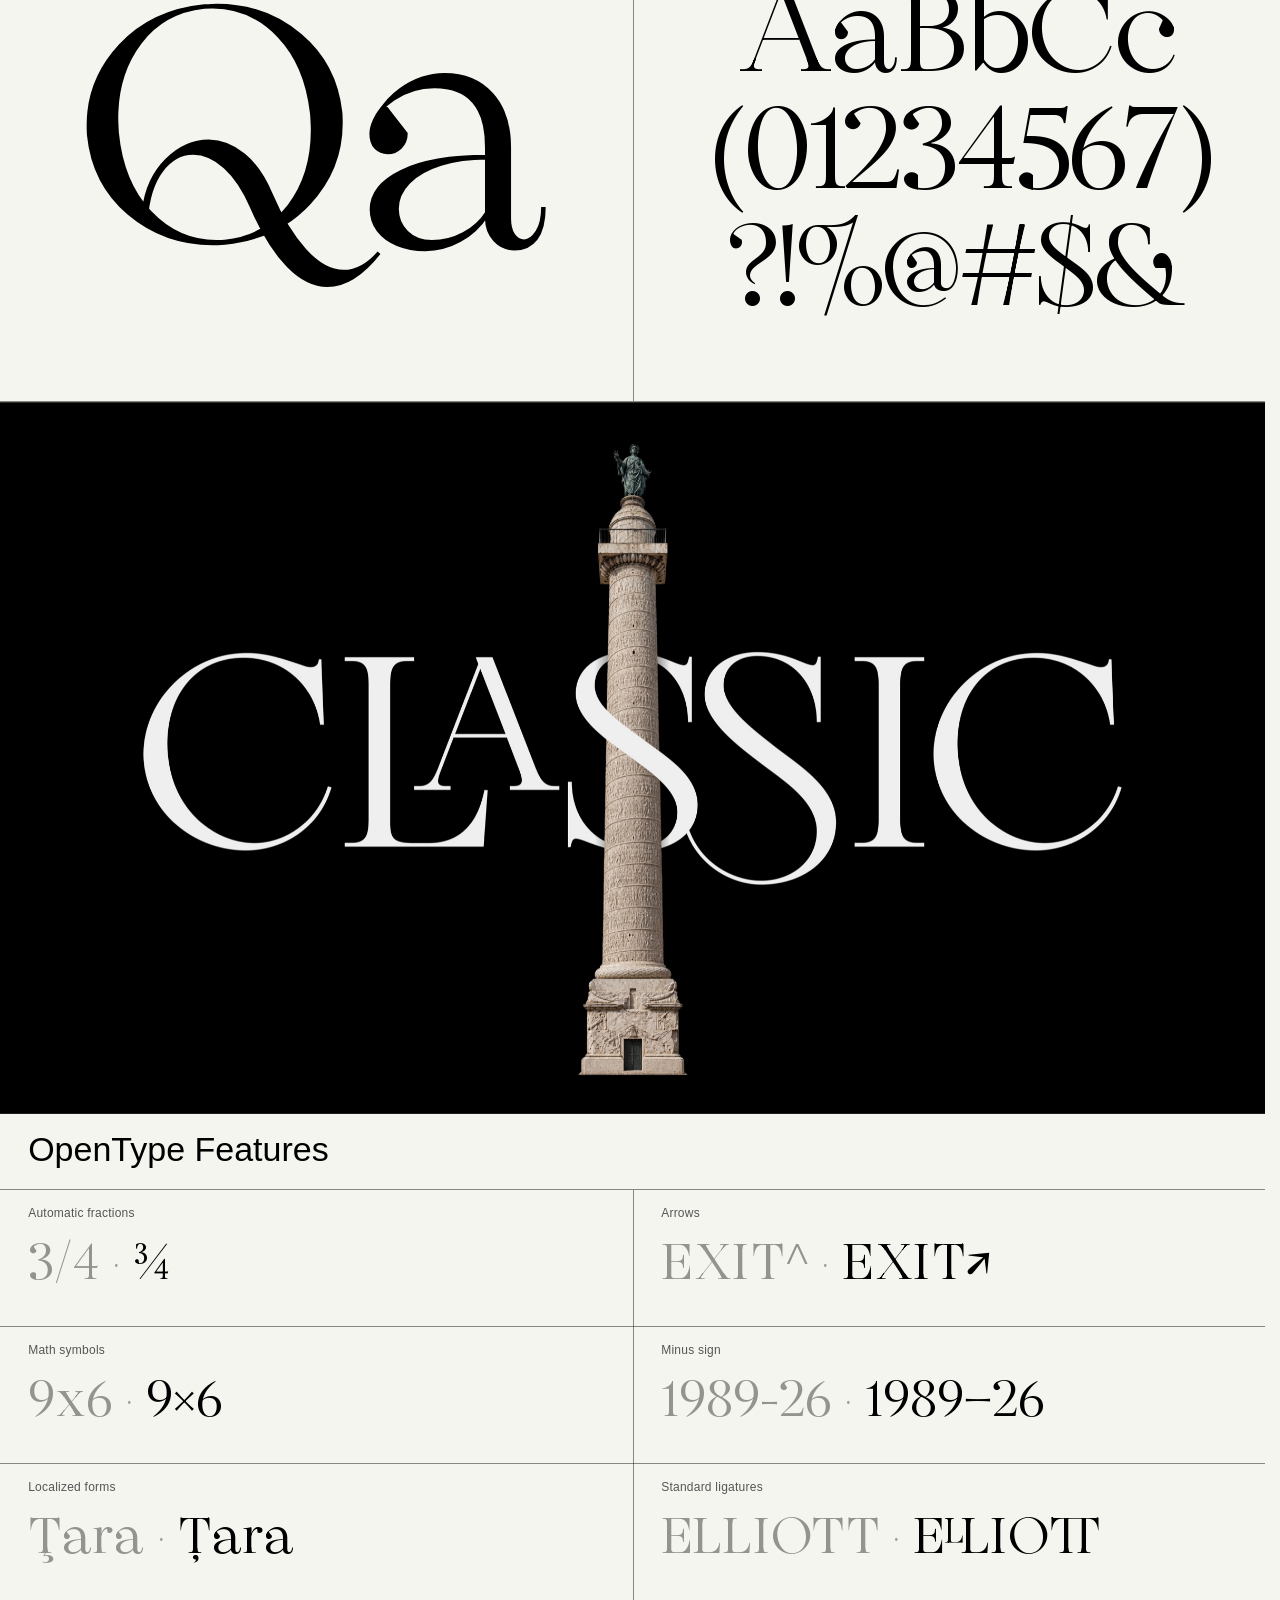
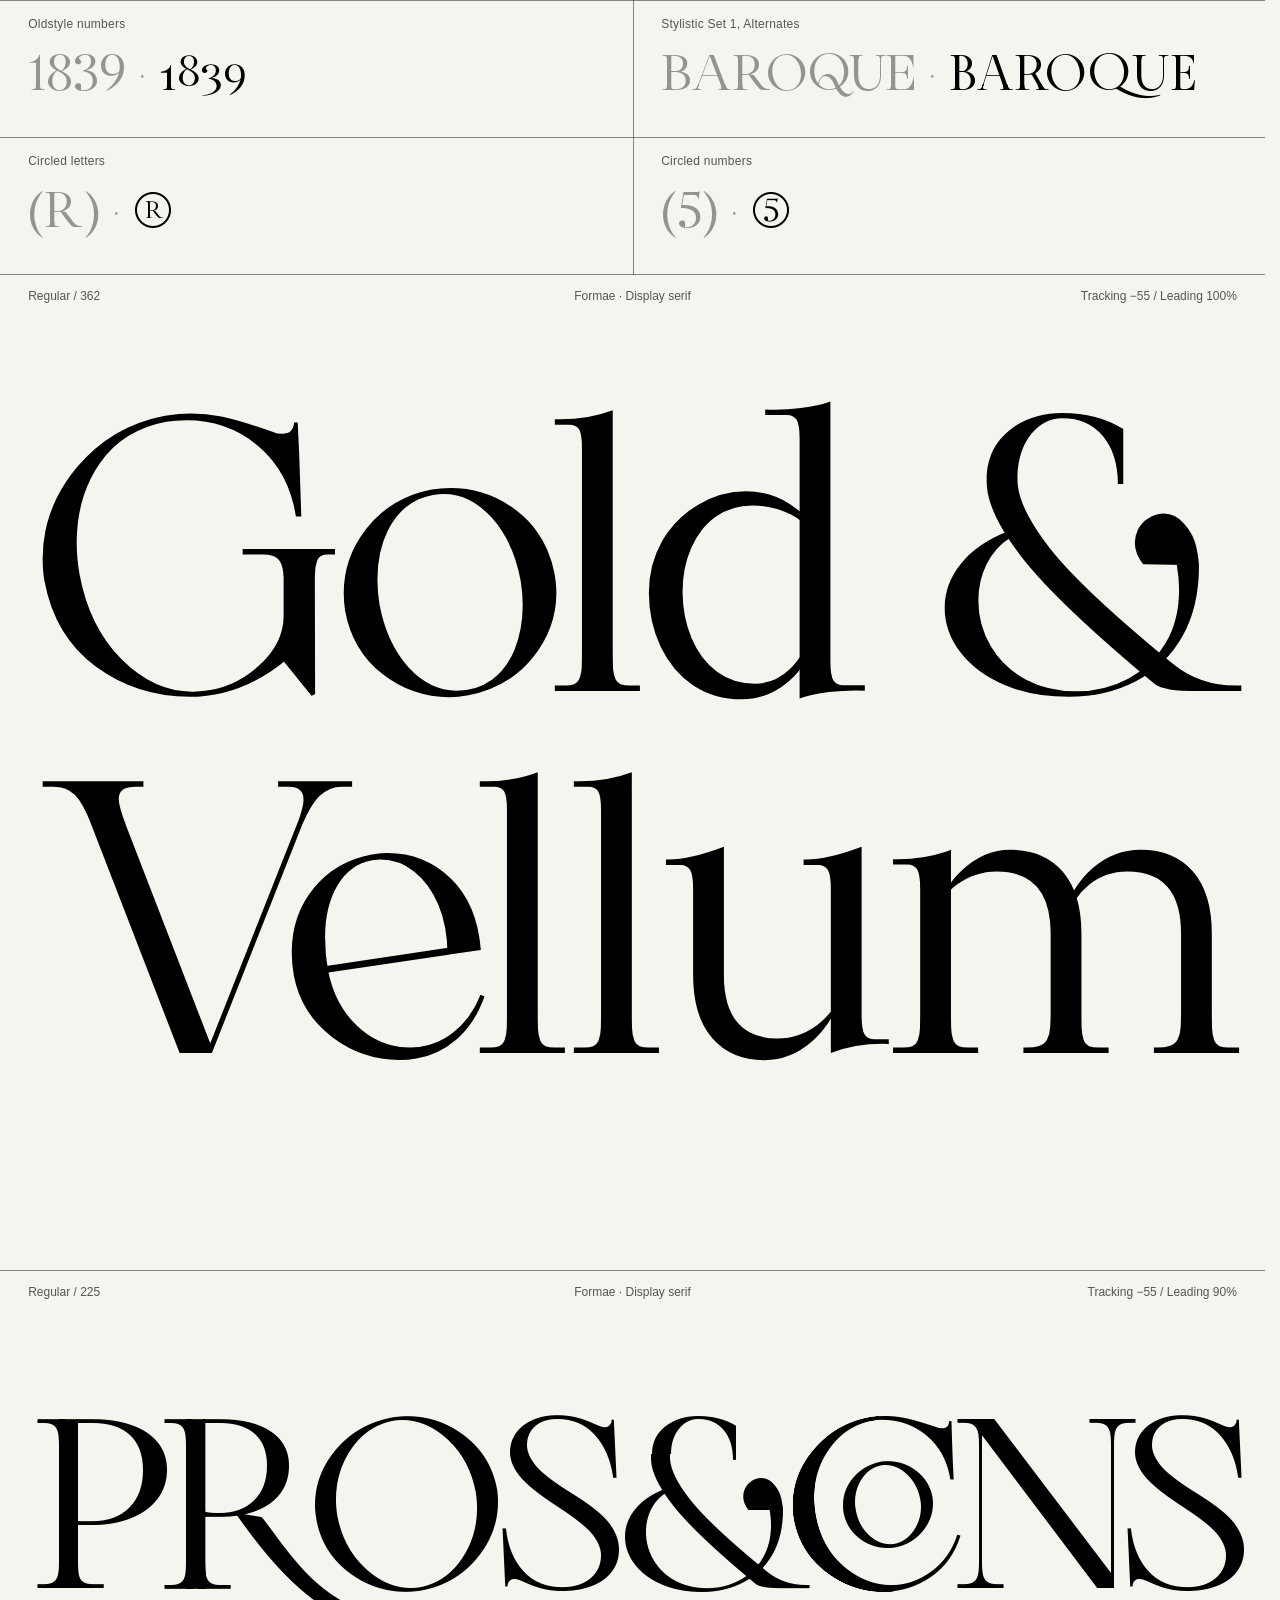
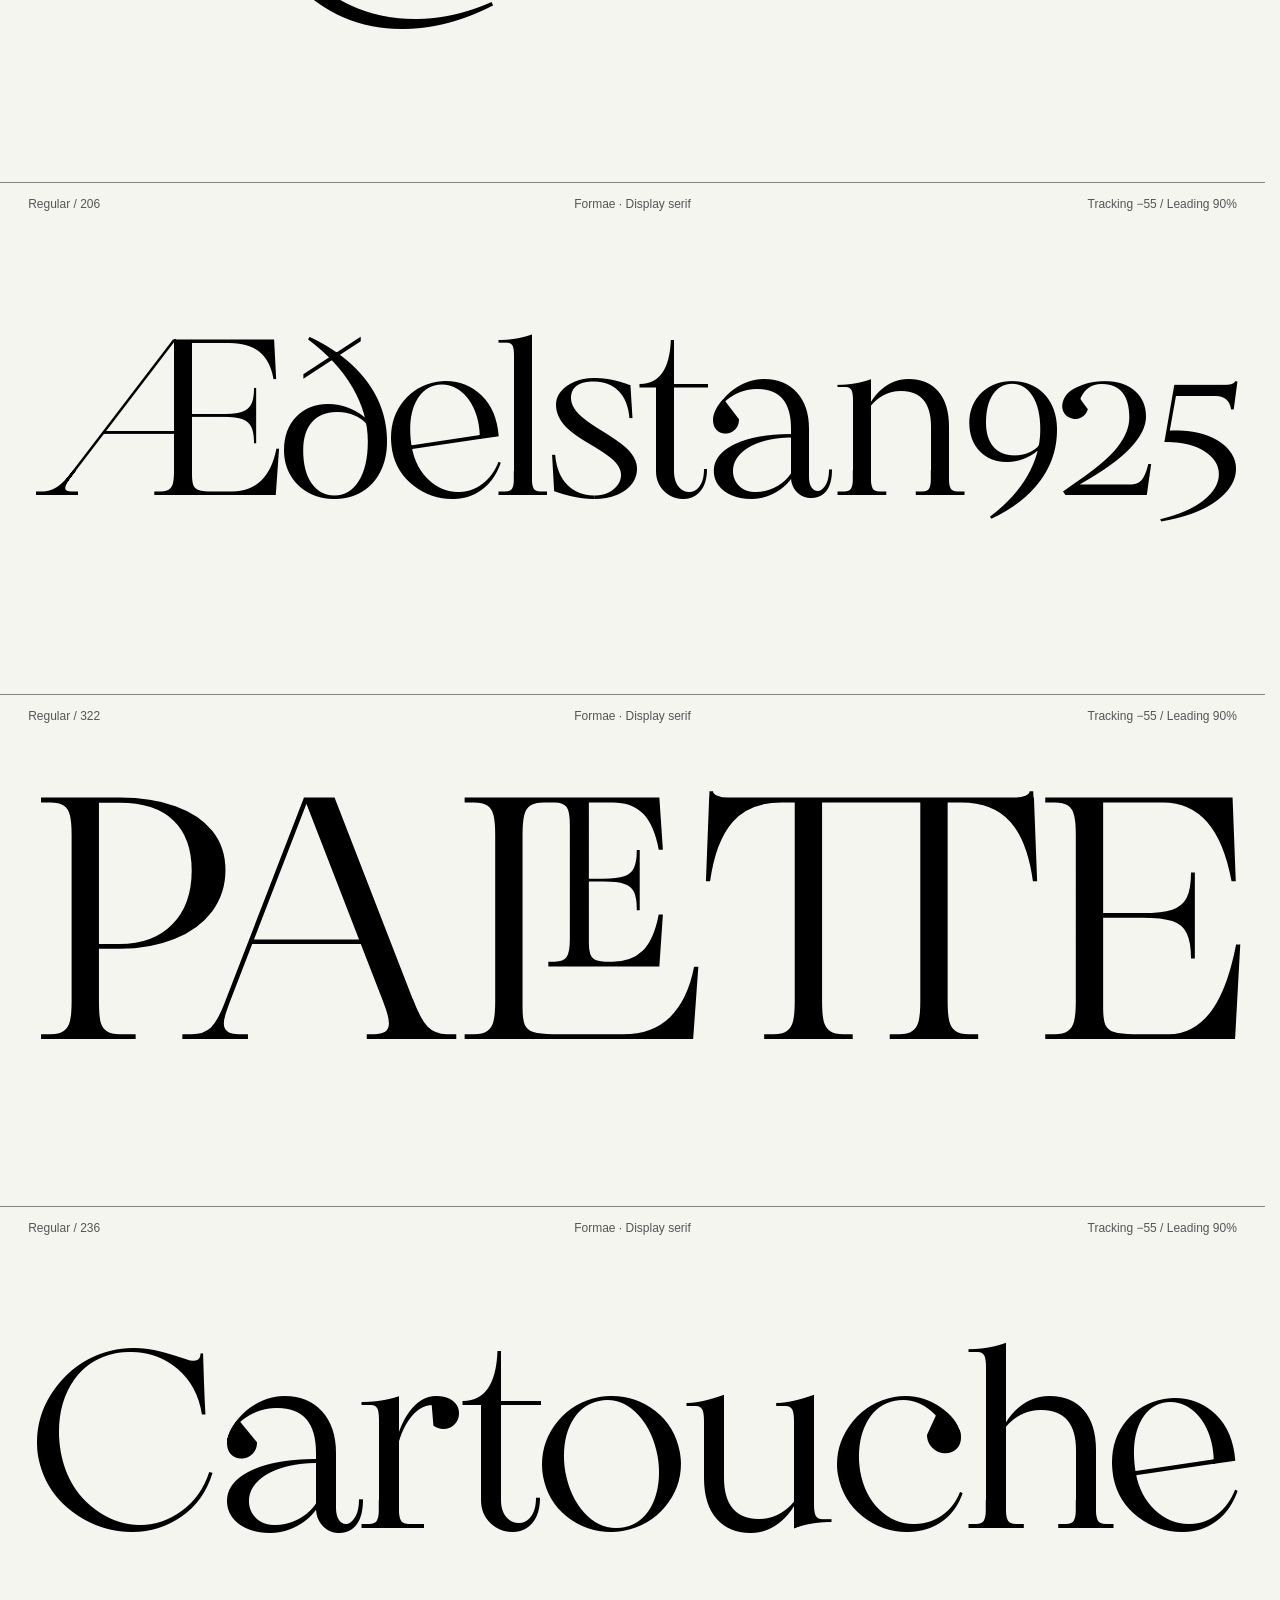
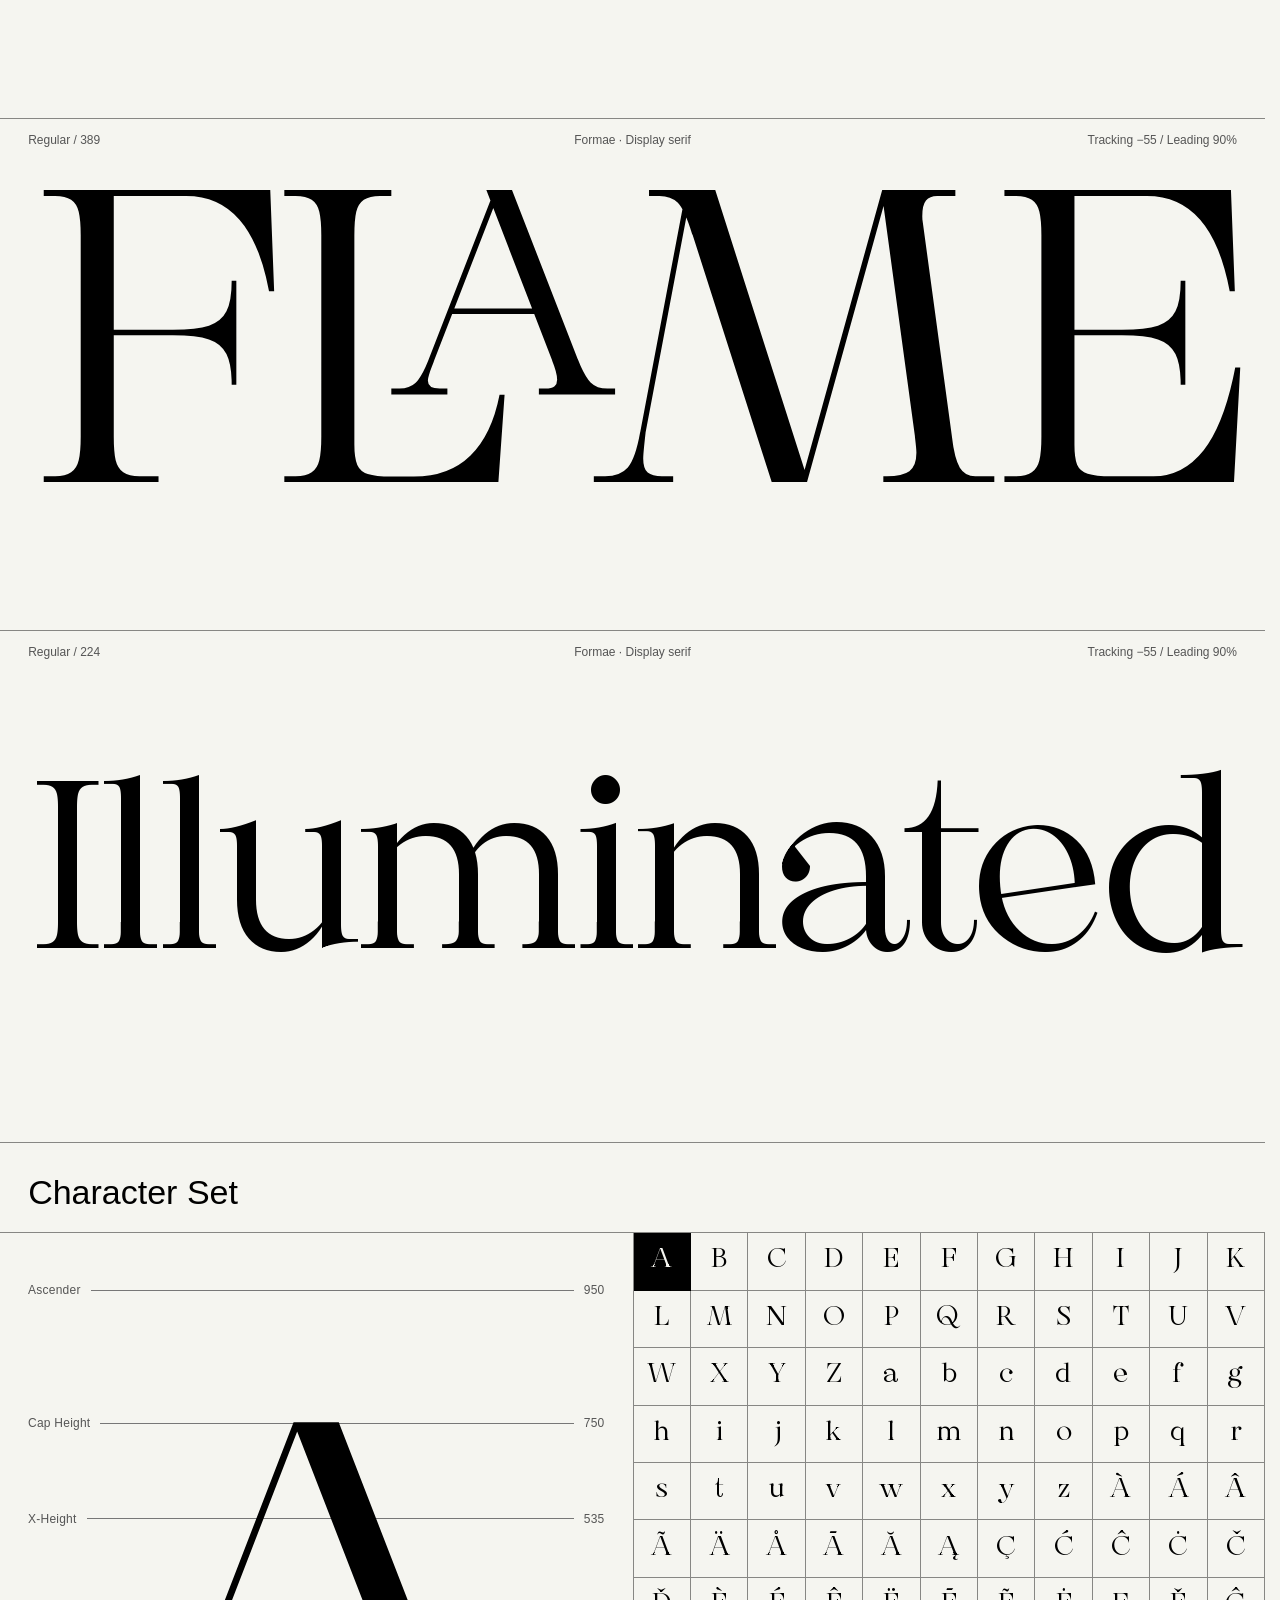
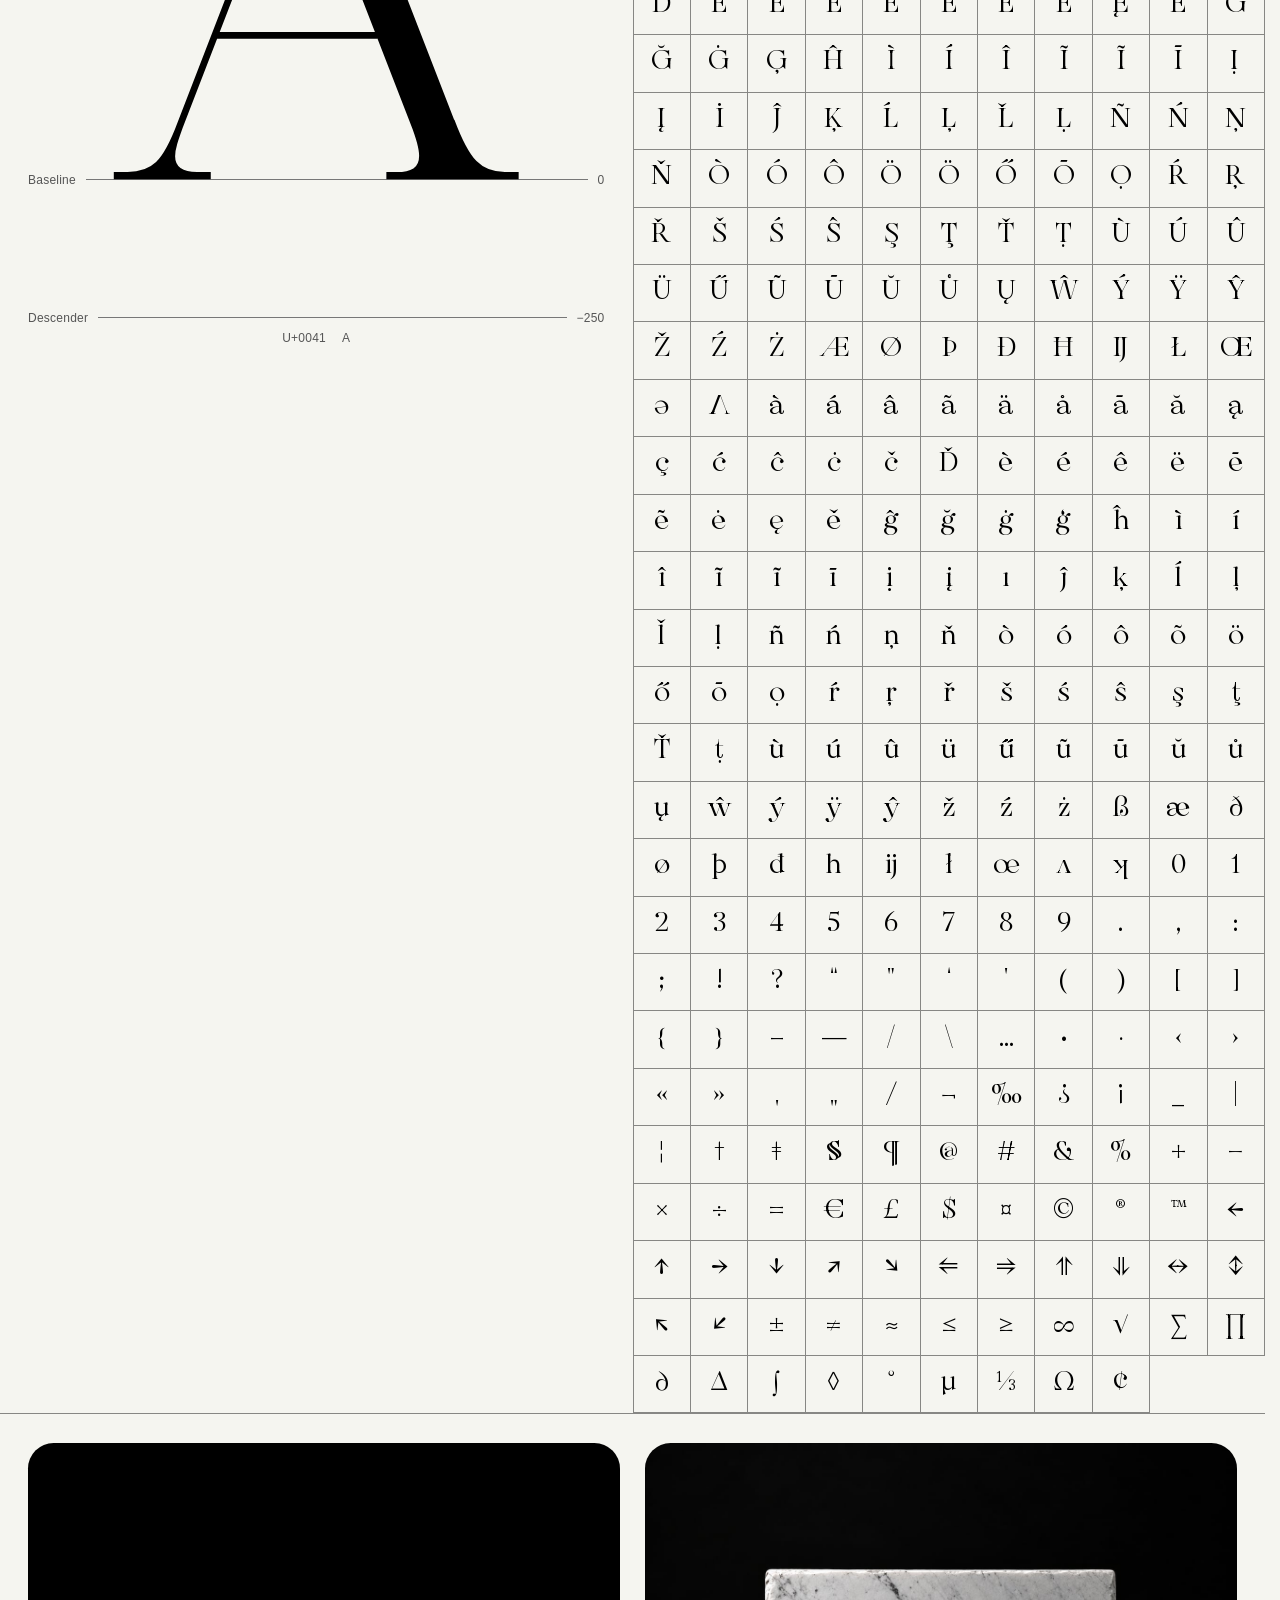
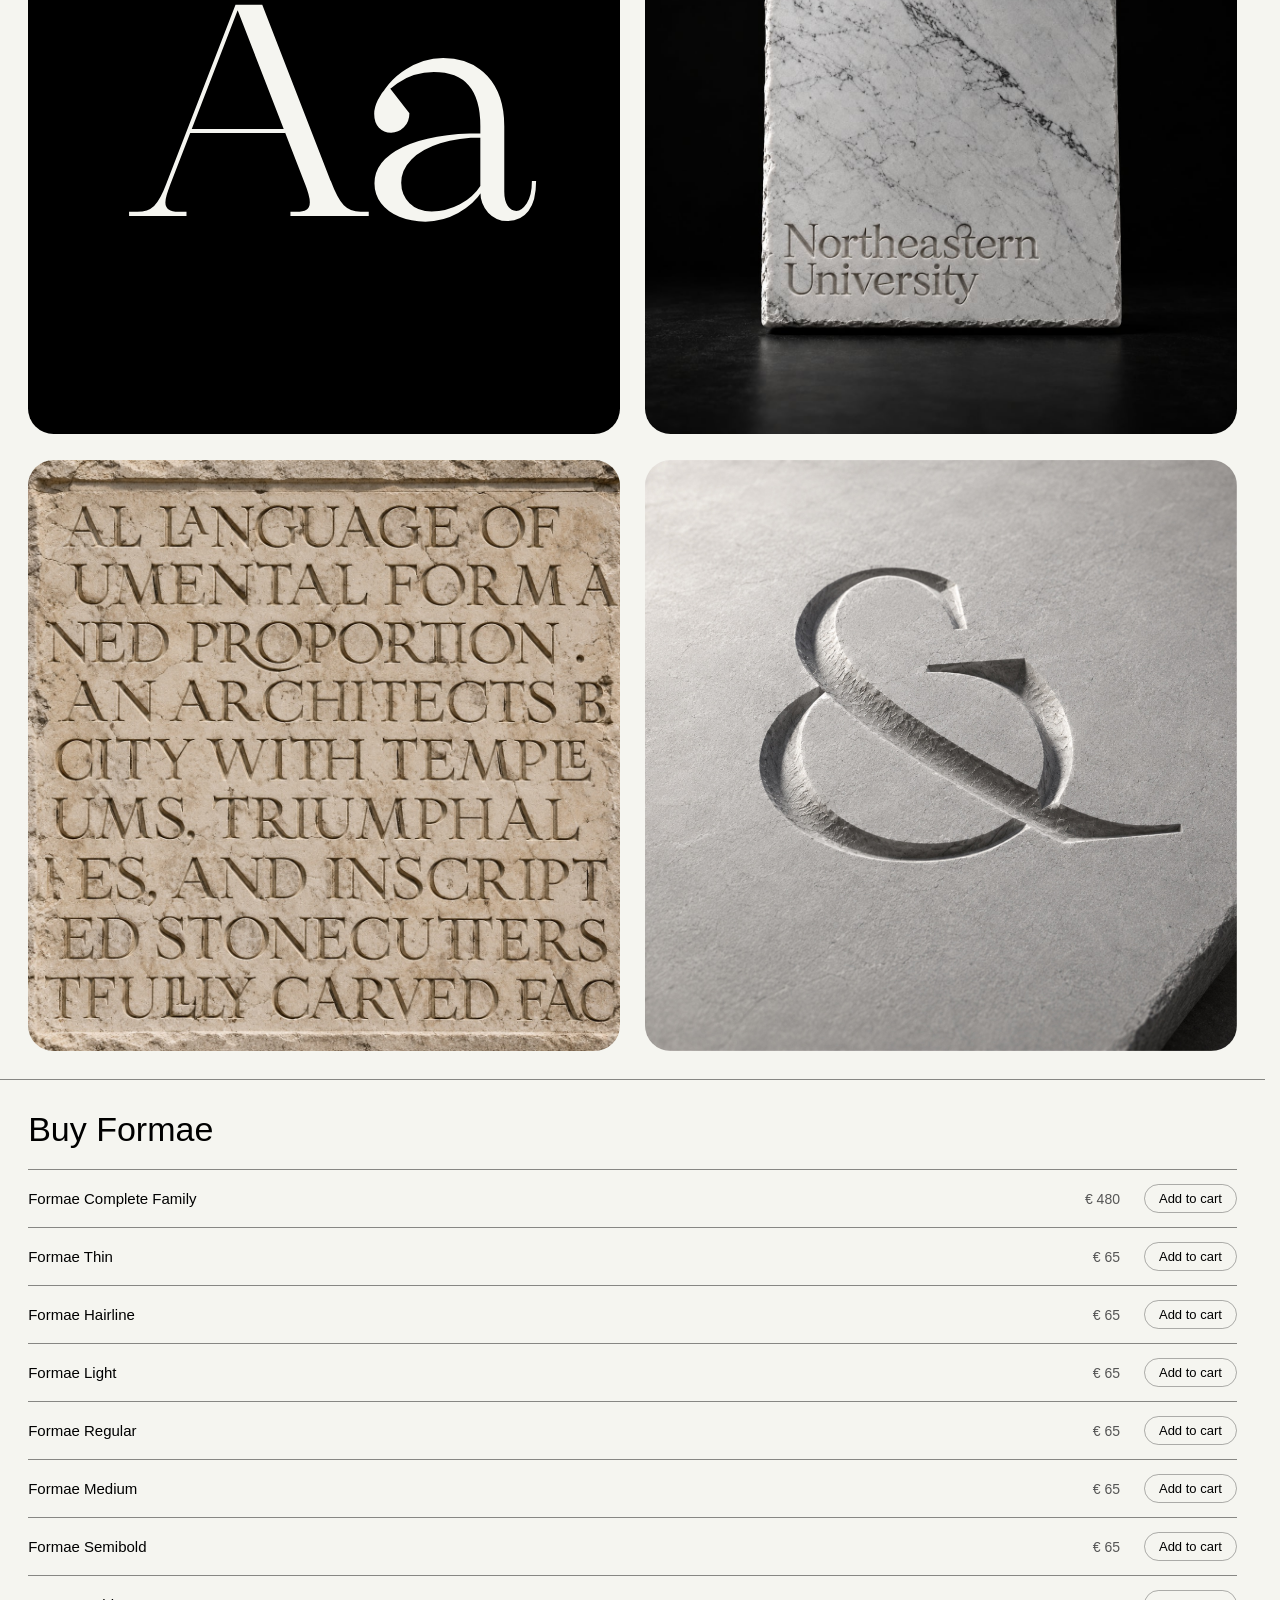
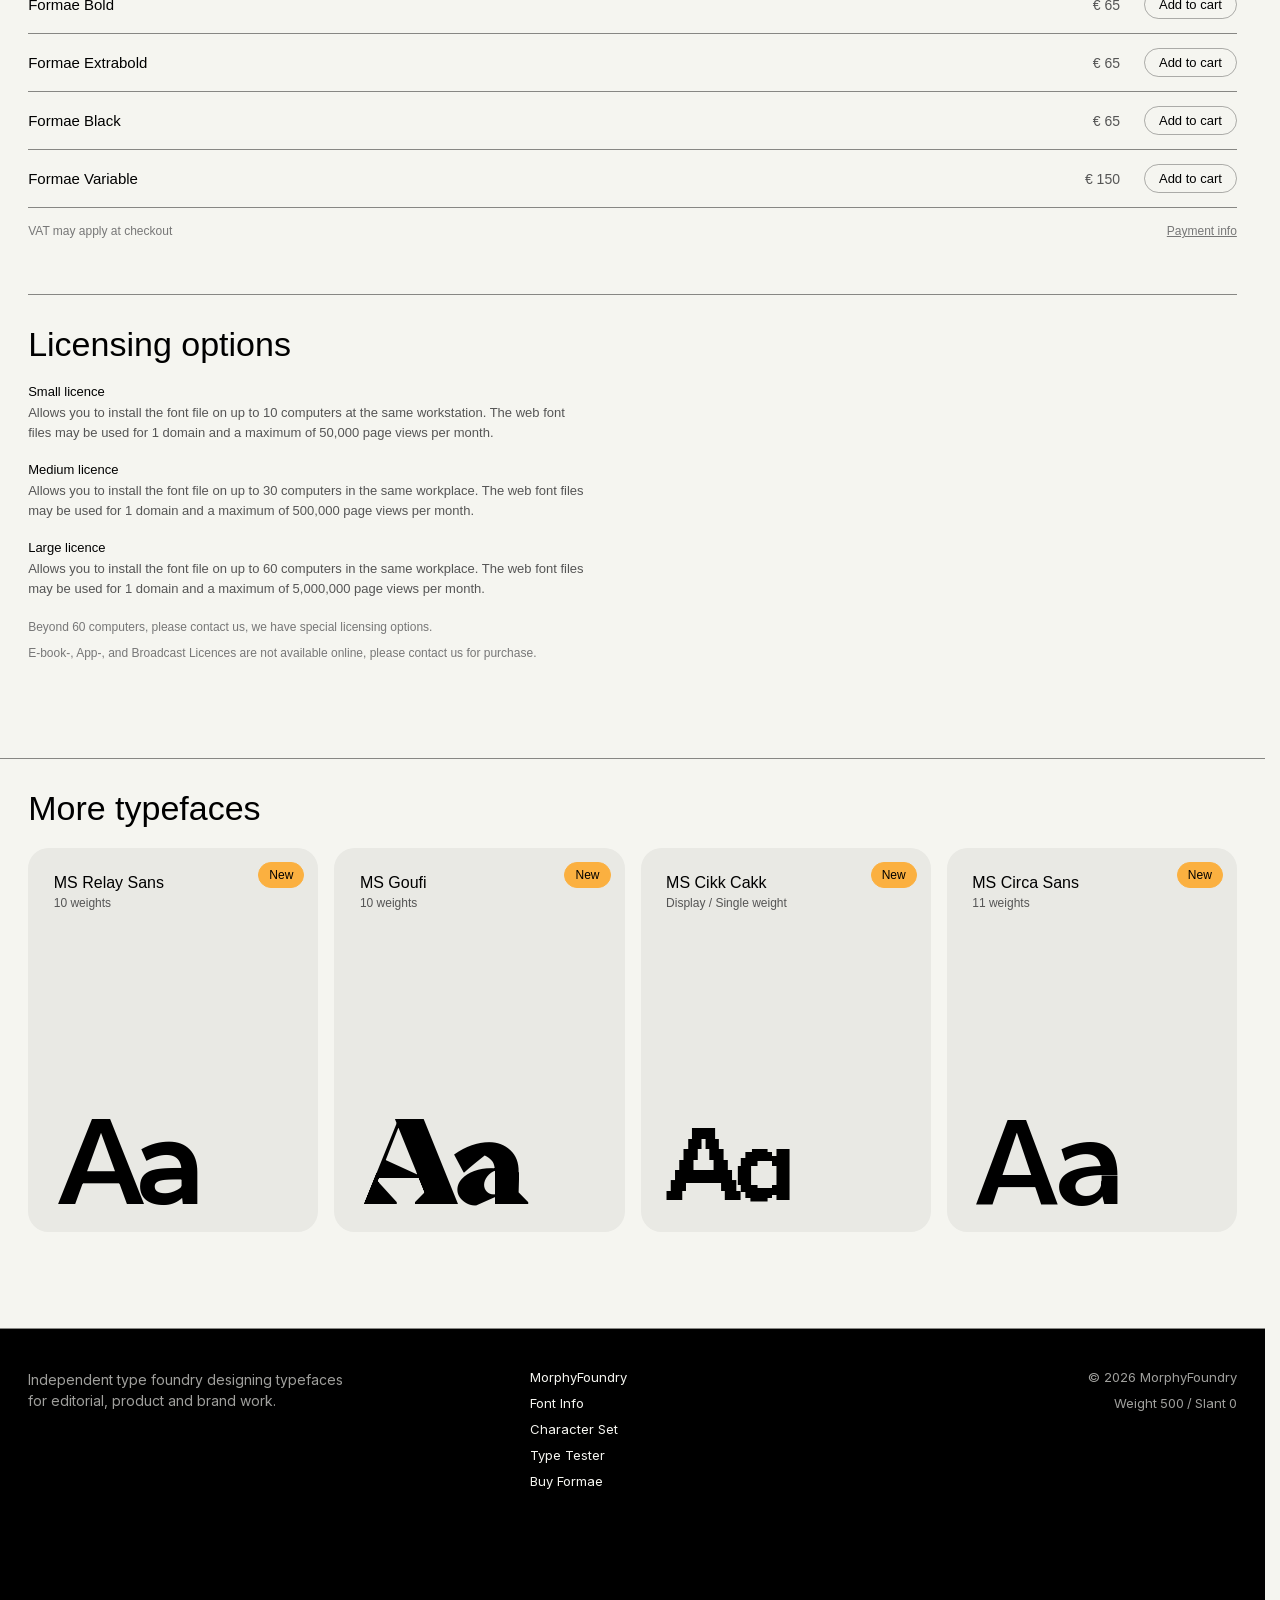
==== commit 2ef00251: "Formae: one footer with the live Weight / Slant readout (repo e7488ee) Co-Authored-By: Claude Sonnet" ====
--- a/formae/index.html
+++ b/formae/index.html
@@ -7,7 +7,7 @@
 
   <title>Formae</title>
 
-  <link rel="stylesheet" href="style.css?v=widescale19">
+  <link rel="stylesheet" href="style.css?v=widescale20">
 </head>
 
 
@@ -889,6 +889,7 @@
 
       <div class="footer-copyright">
         © 2026 MorphyFoundry
+        <span class="footer-axis-value">Weight 500 / Slant 0</span>
       </div>
     </div>
 
@@ -910,7 +911,7 @@
   </style>
   <script>
     (function () {
-      var SEED_VERSION = "e1ebb34";
+      var SEED_VERSION = "e7488ee";
       if (localStorage.getItem("formae-shared-seed") === SEED_VERSION) return;
       localStorage.setItem("formae-section-order", "[\"sec-0\",\"sec-1\",\"font-info-copy\",\"sec-2\",\"sec-3\",\"sec-4\",\"sec-5\",\"sec-6\",\"sec-16\",\"sec-19\",\"sec-8\",\"sec-12\",\"sec-7\",\"sec-10\",\"sec-11\",\"sec-9\",\"sec-13\",\"sec-18\",\"sec-14\",\"sec-15\",\"sec-17\",\"about-black-2\",\"sec-20\",\"sec-21\",\"sec-22\",\"sec-23\",\"sec-24\",\"sec-25\",\"sec-26\"]");
       localStorage.setItem("formae-section-hidden", "[\"sec-13\",\"sec-18\",\"sec-14\",\"sec-16\",\"sec-25\",\"sec-22\",\"sec-21\",\"sec-20\",\"sec-1\"]");
--- a/formae/style.css
+++ b/formae/style.css
@@ -4598,6 +4598,15 @@
   text-align: right;
 }
 
+/* the live Weight / Slant readout of the interactive wordmark (script.js writes into it) */
+.footer-axis-value {
+  display: block;
+
+  margin-top: calc(10 * var(--w));
+
+  font-variant-numeric: tabular-nums;
+}
+
 @media (max-width: 650px) {
   .footer-columns {
     grid-template-columns: 1fr;
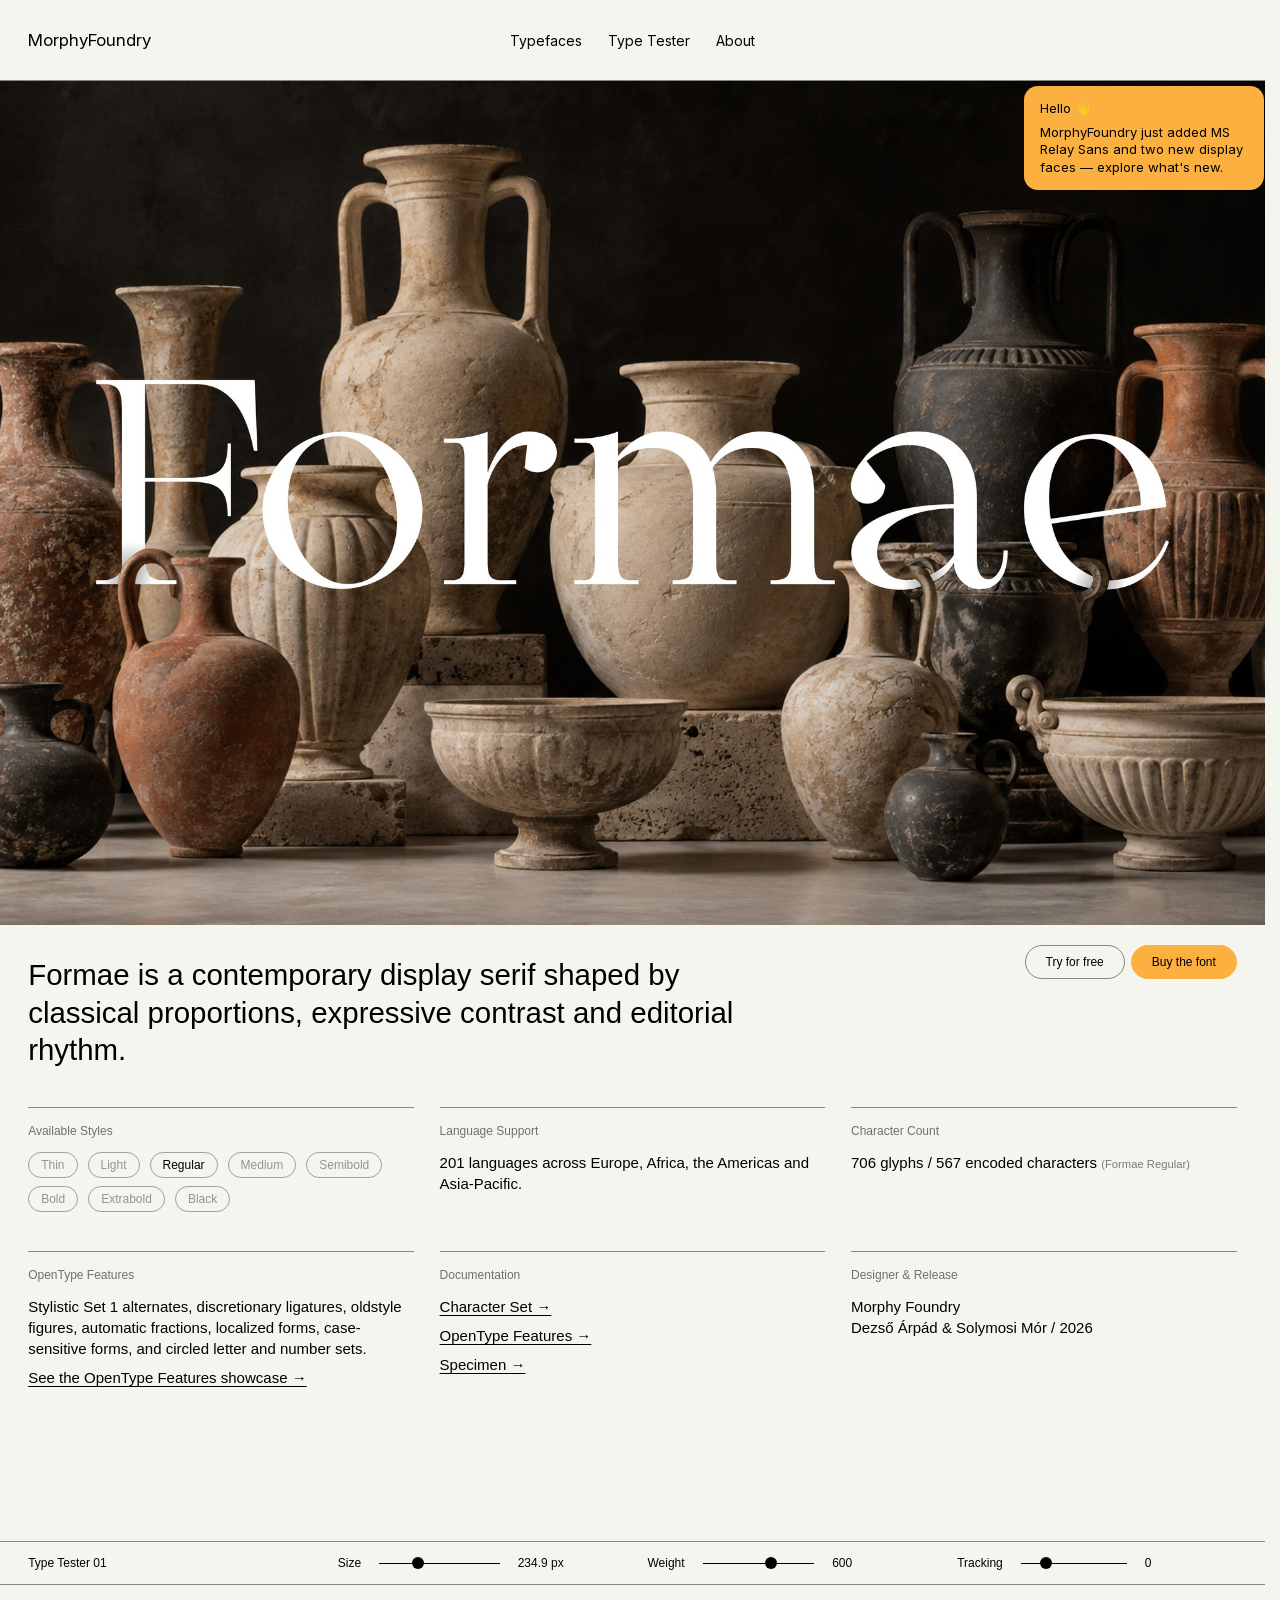
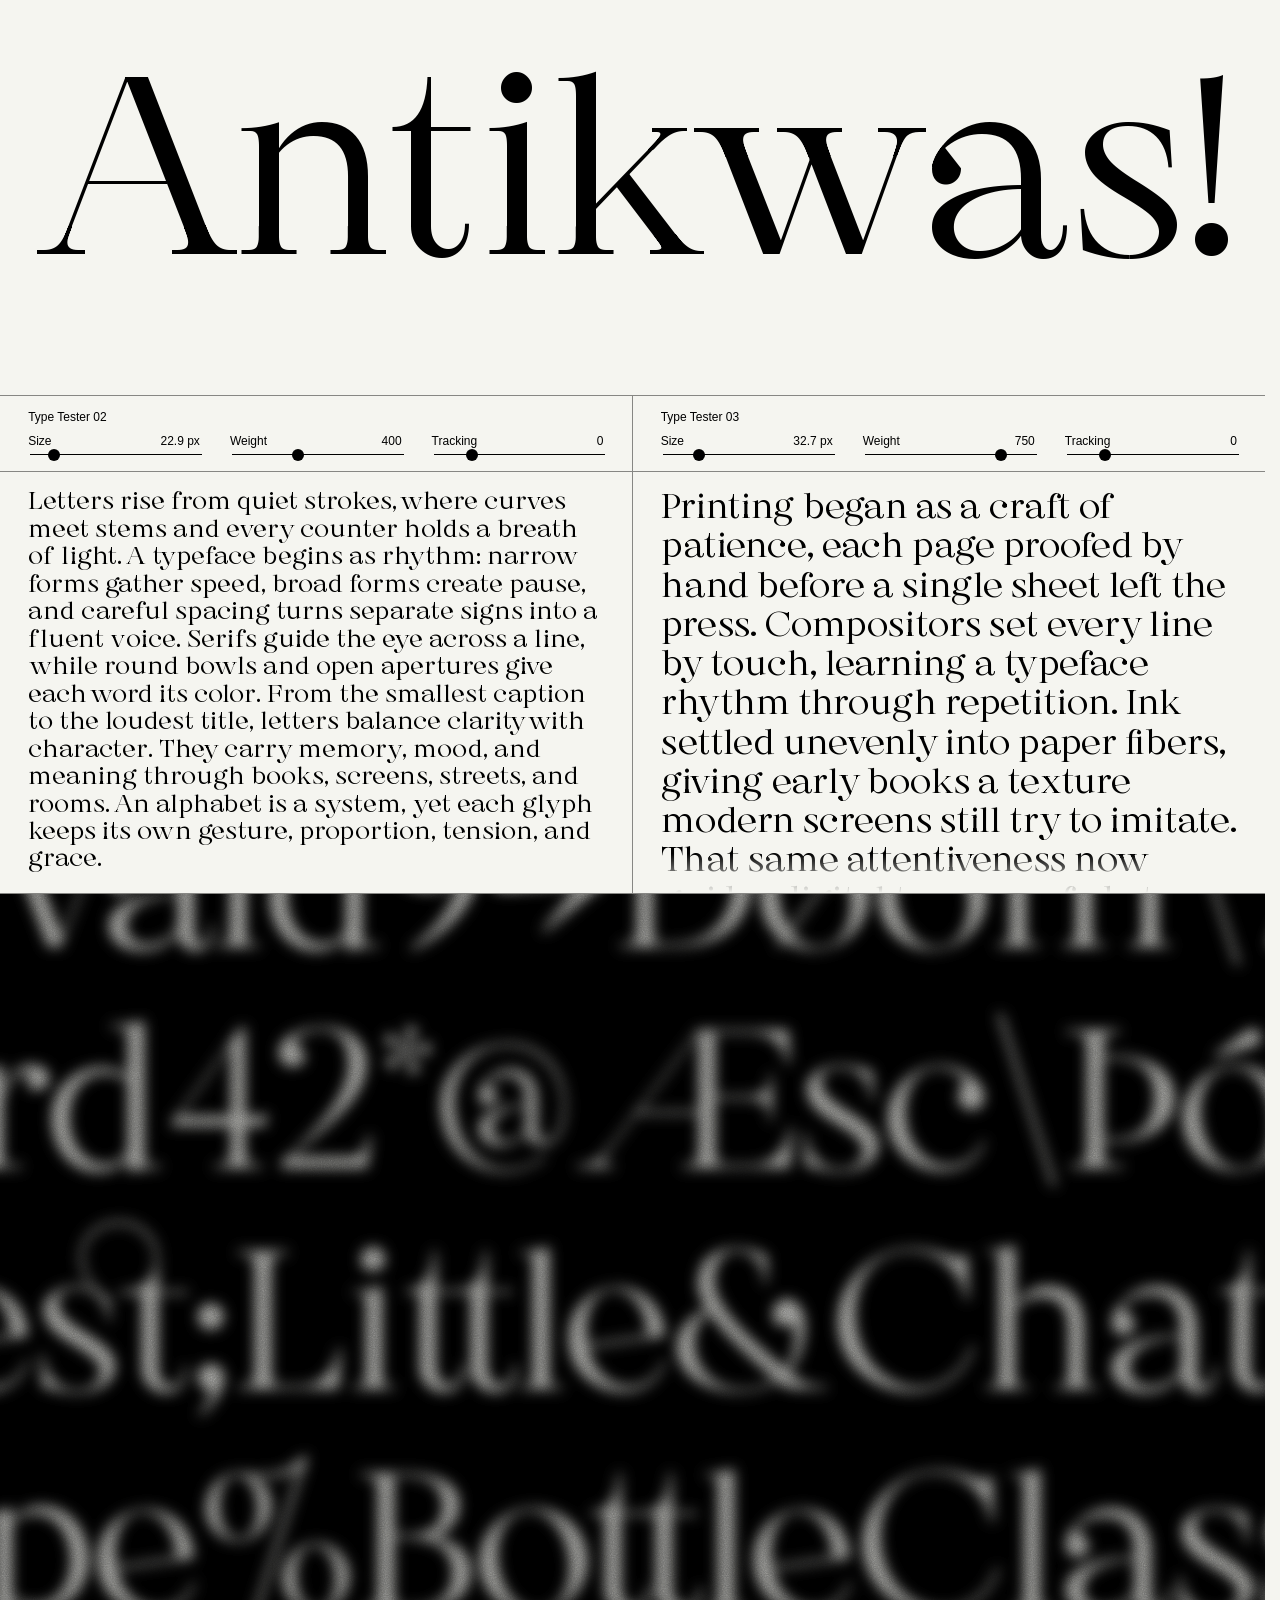
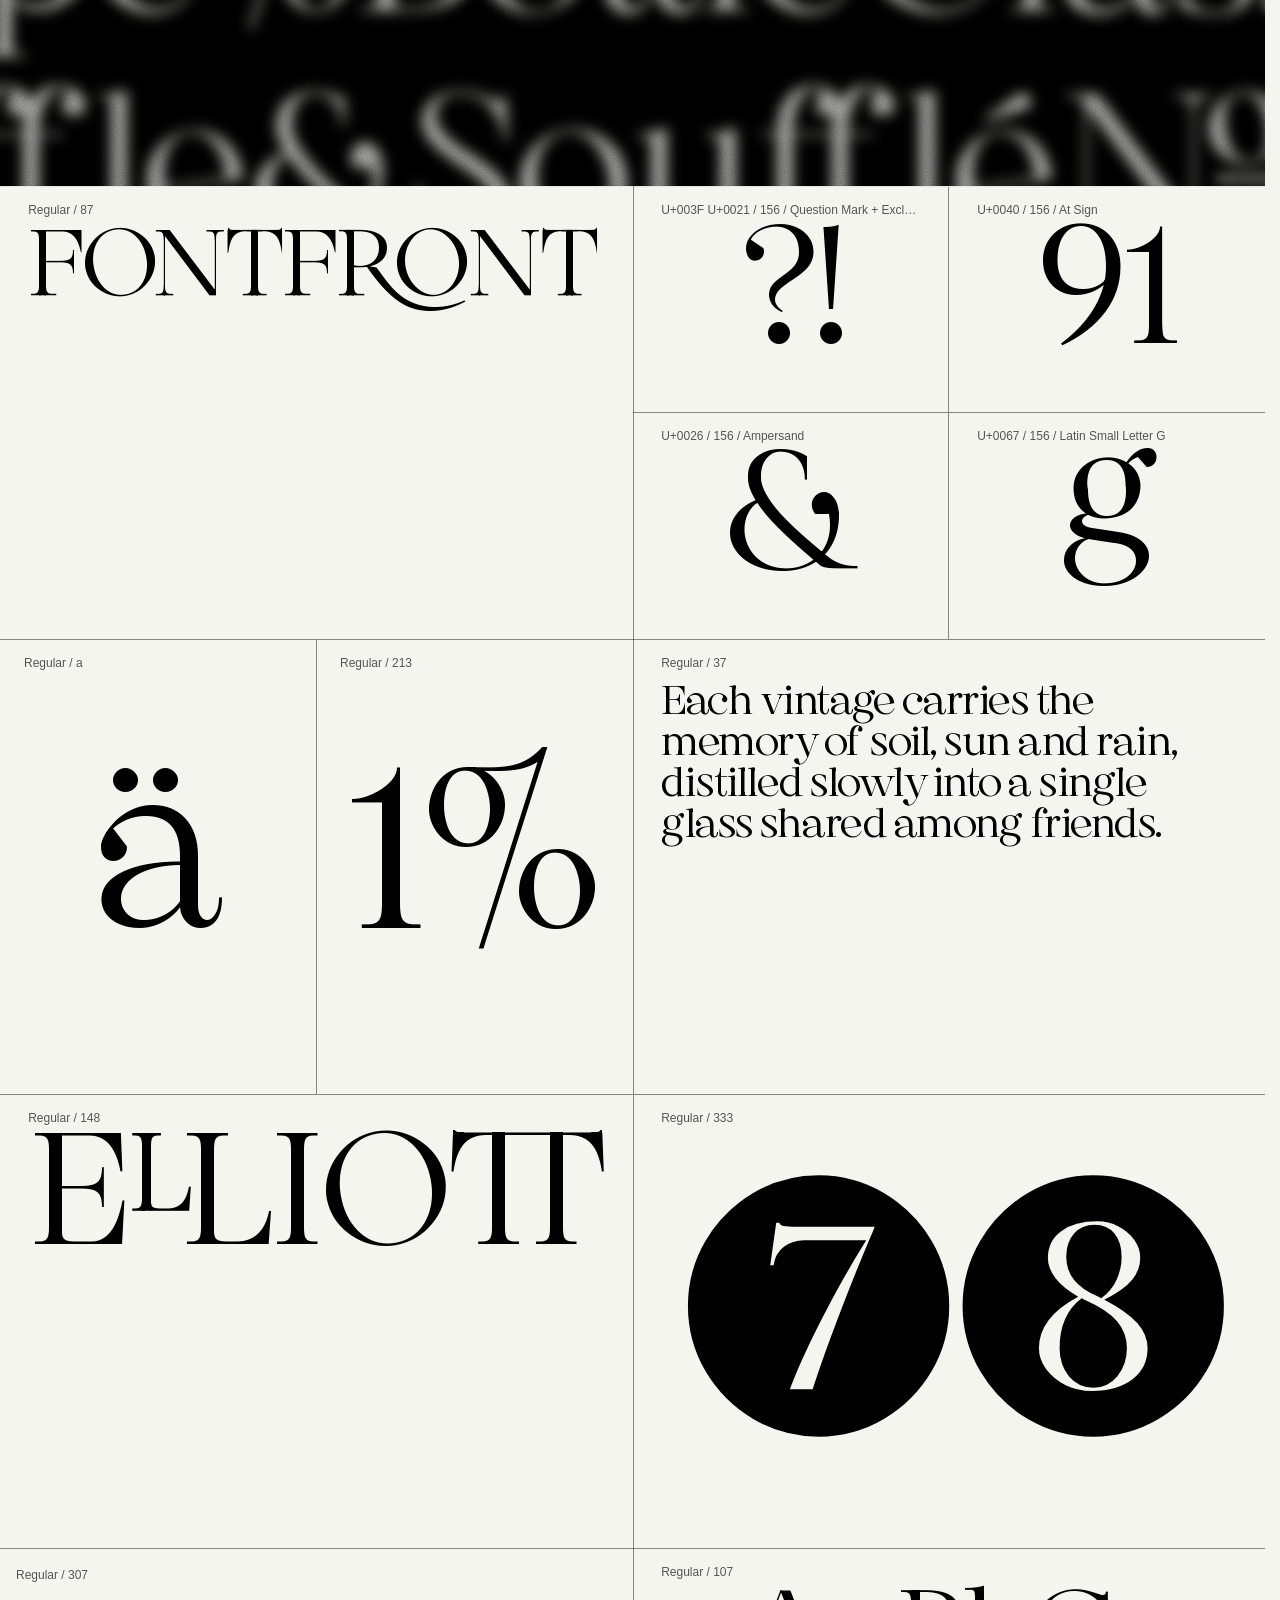
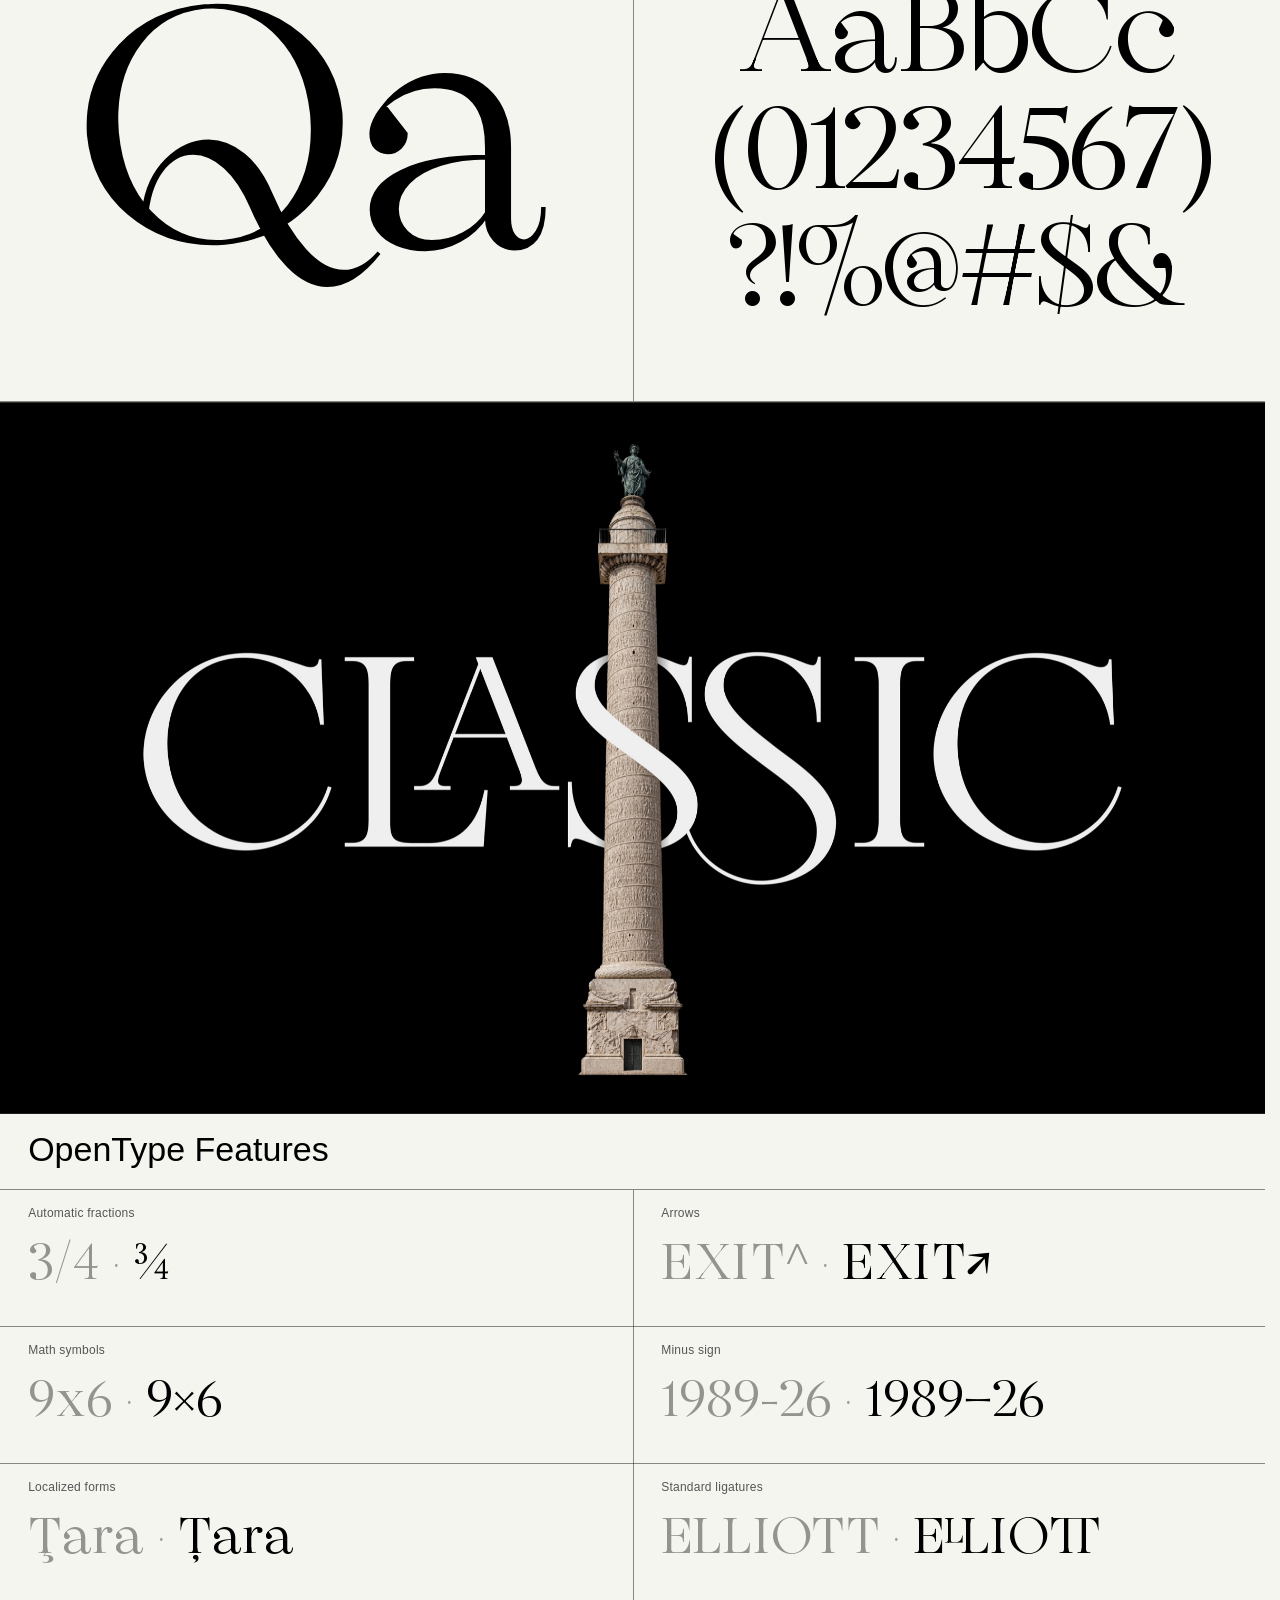
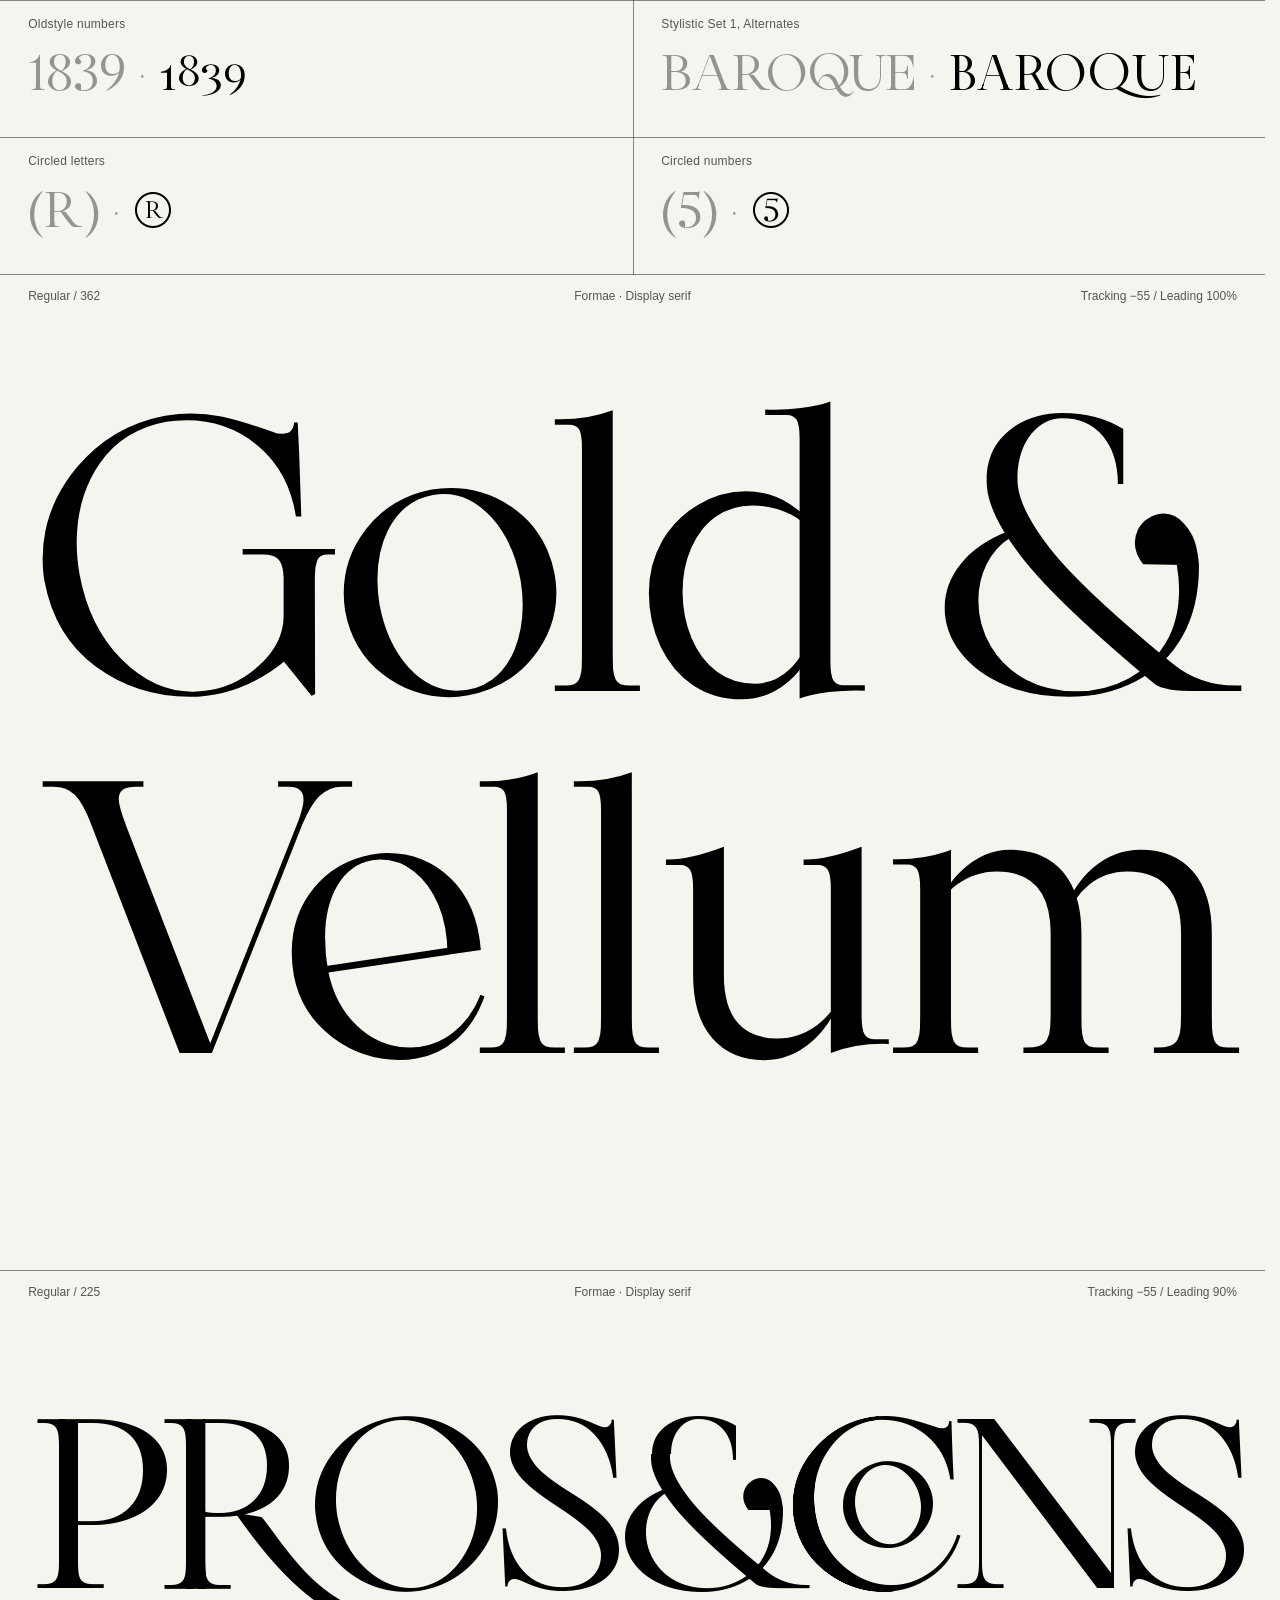
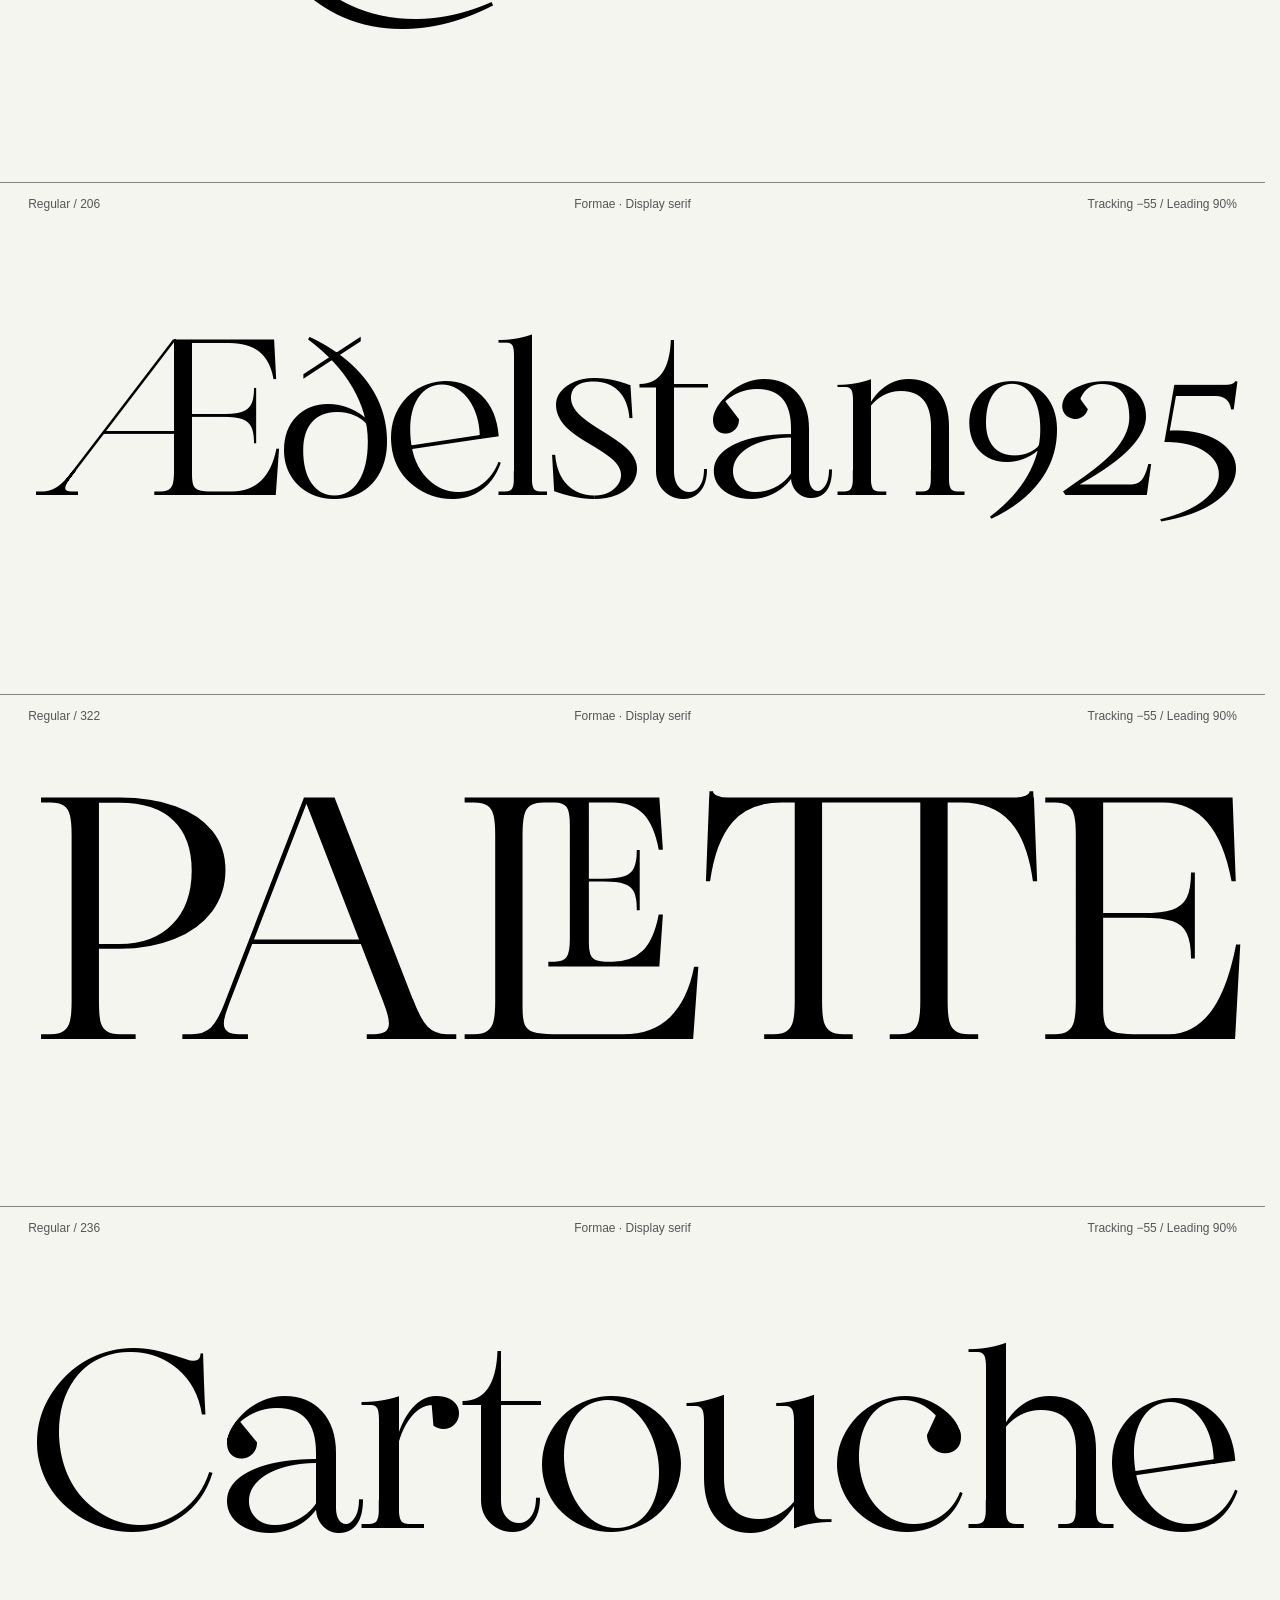
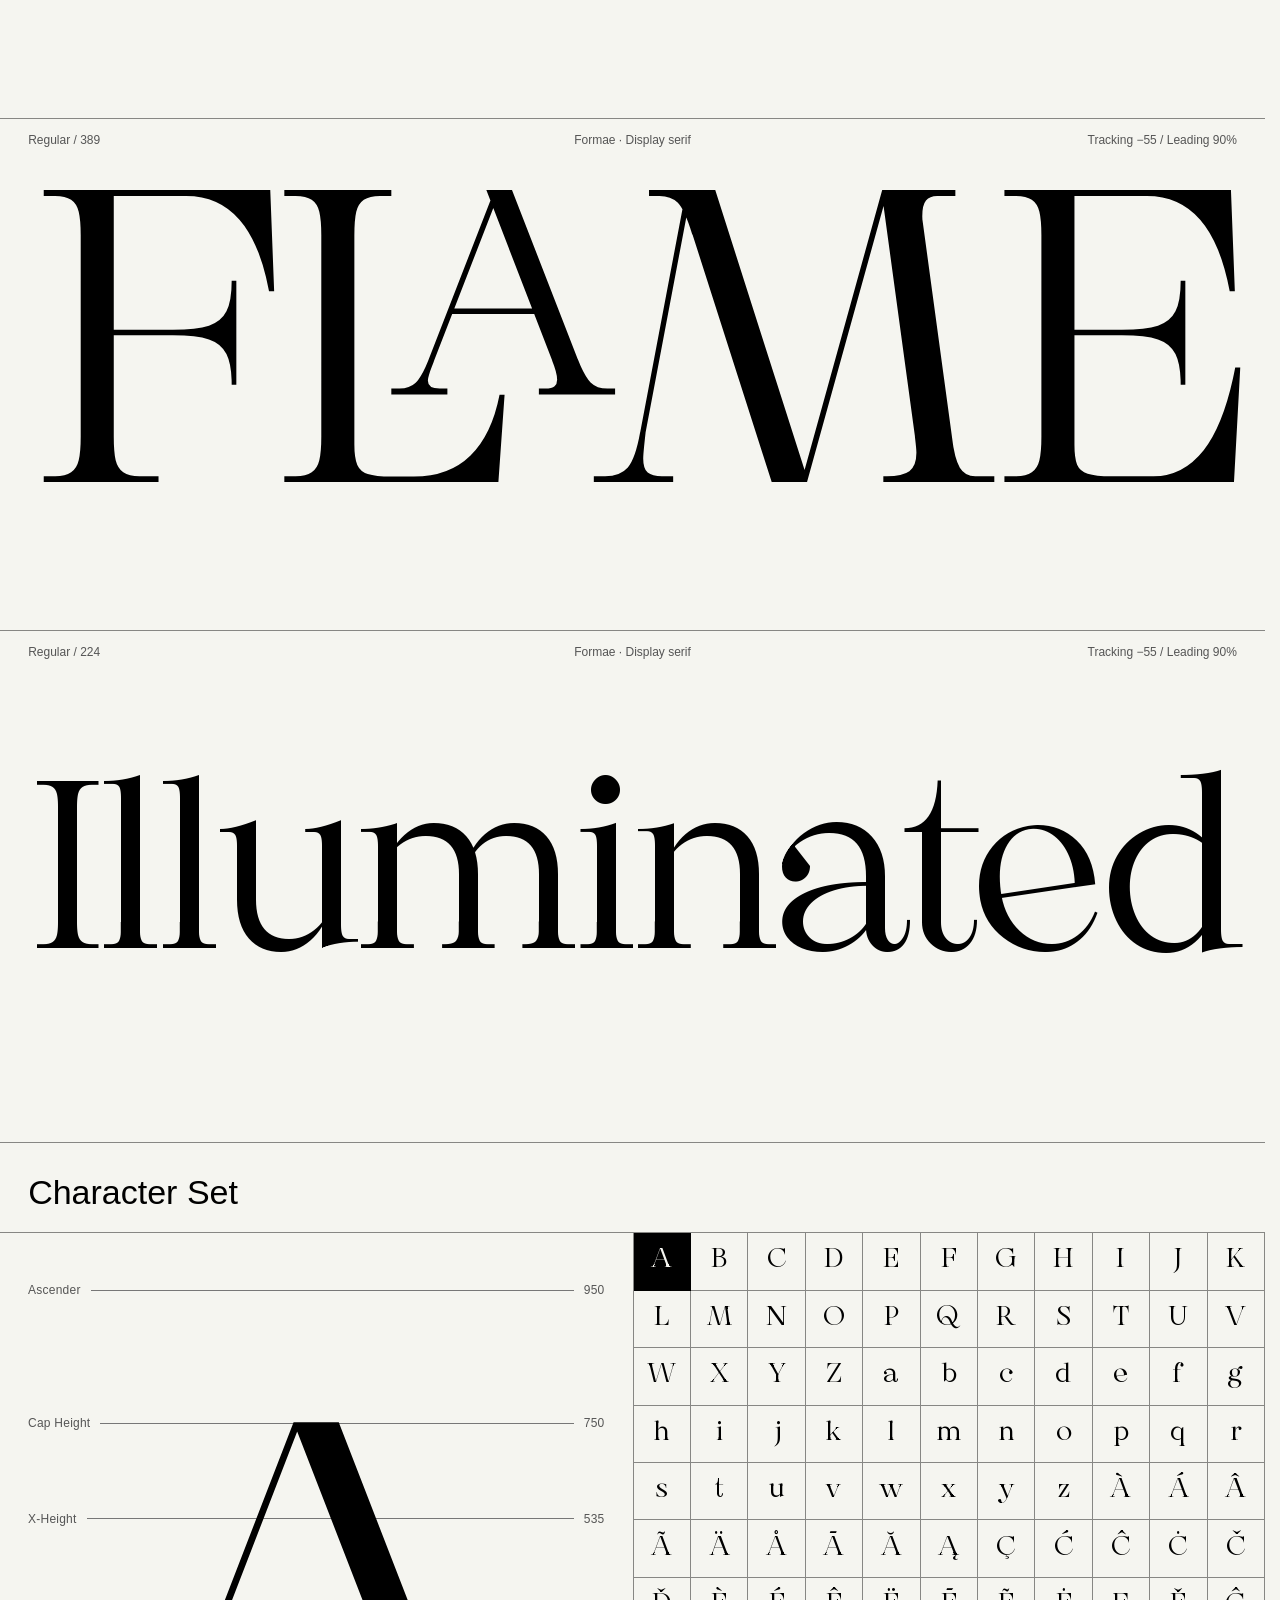
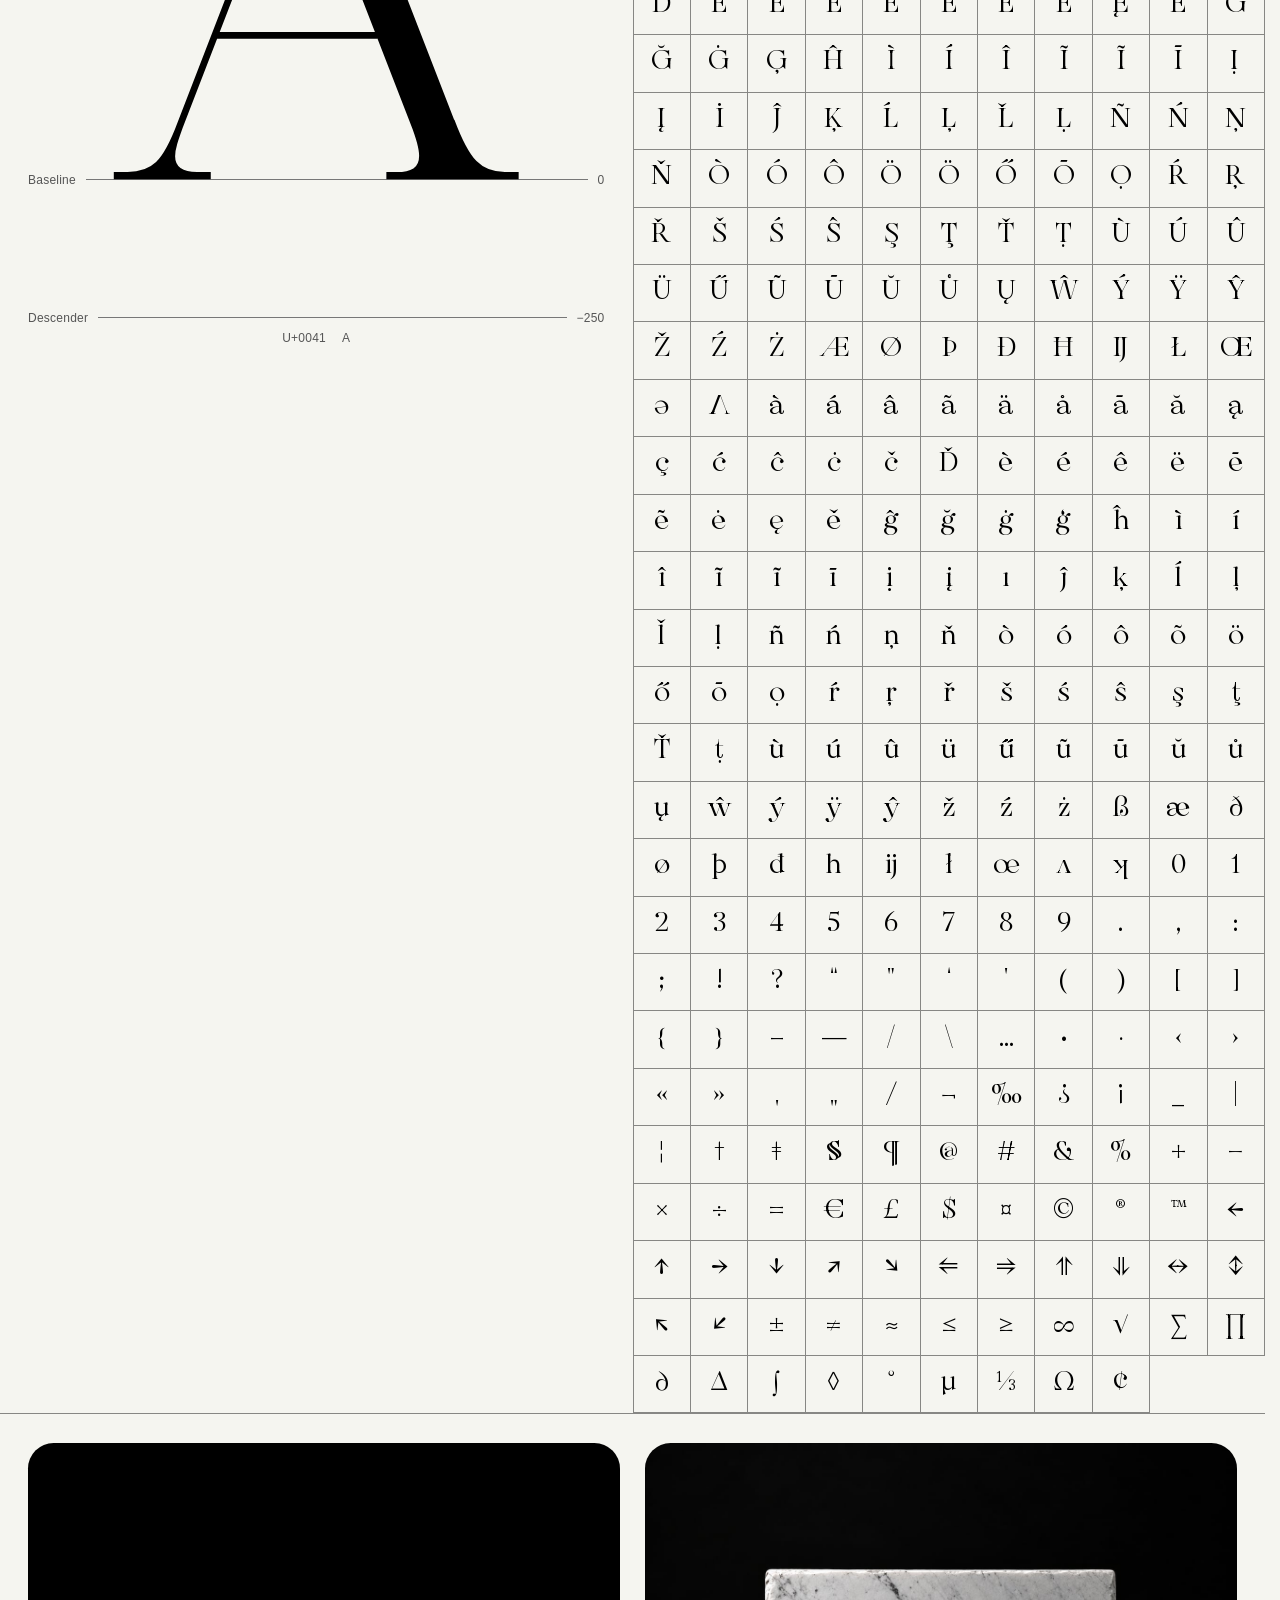
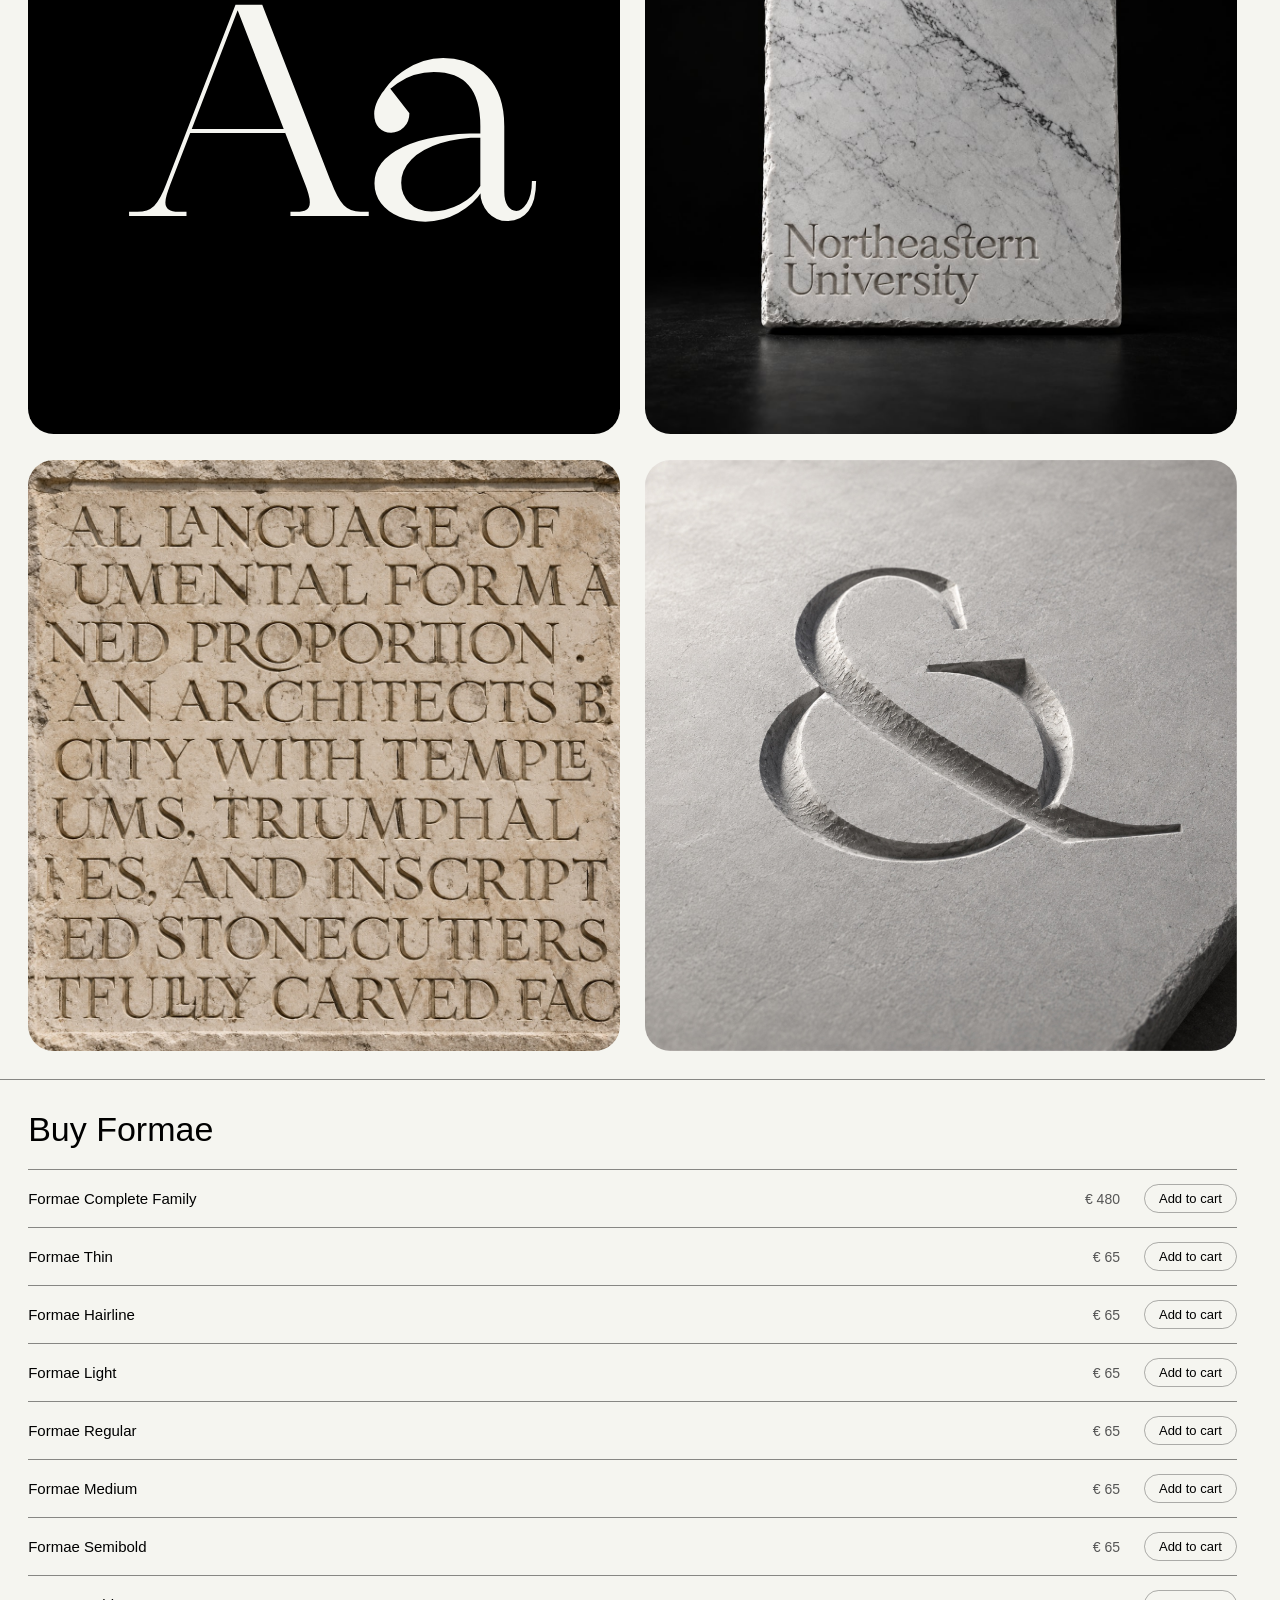
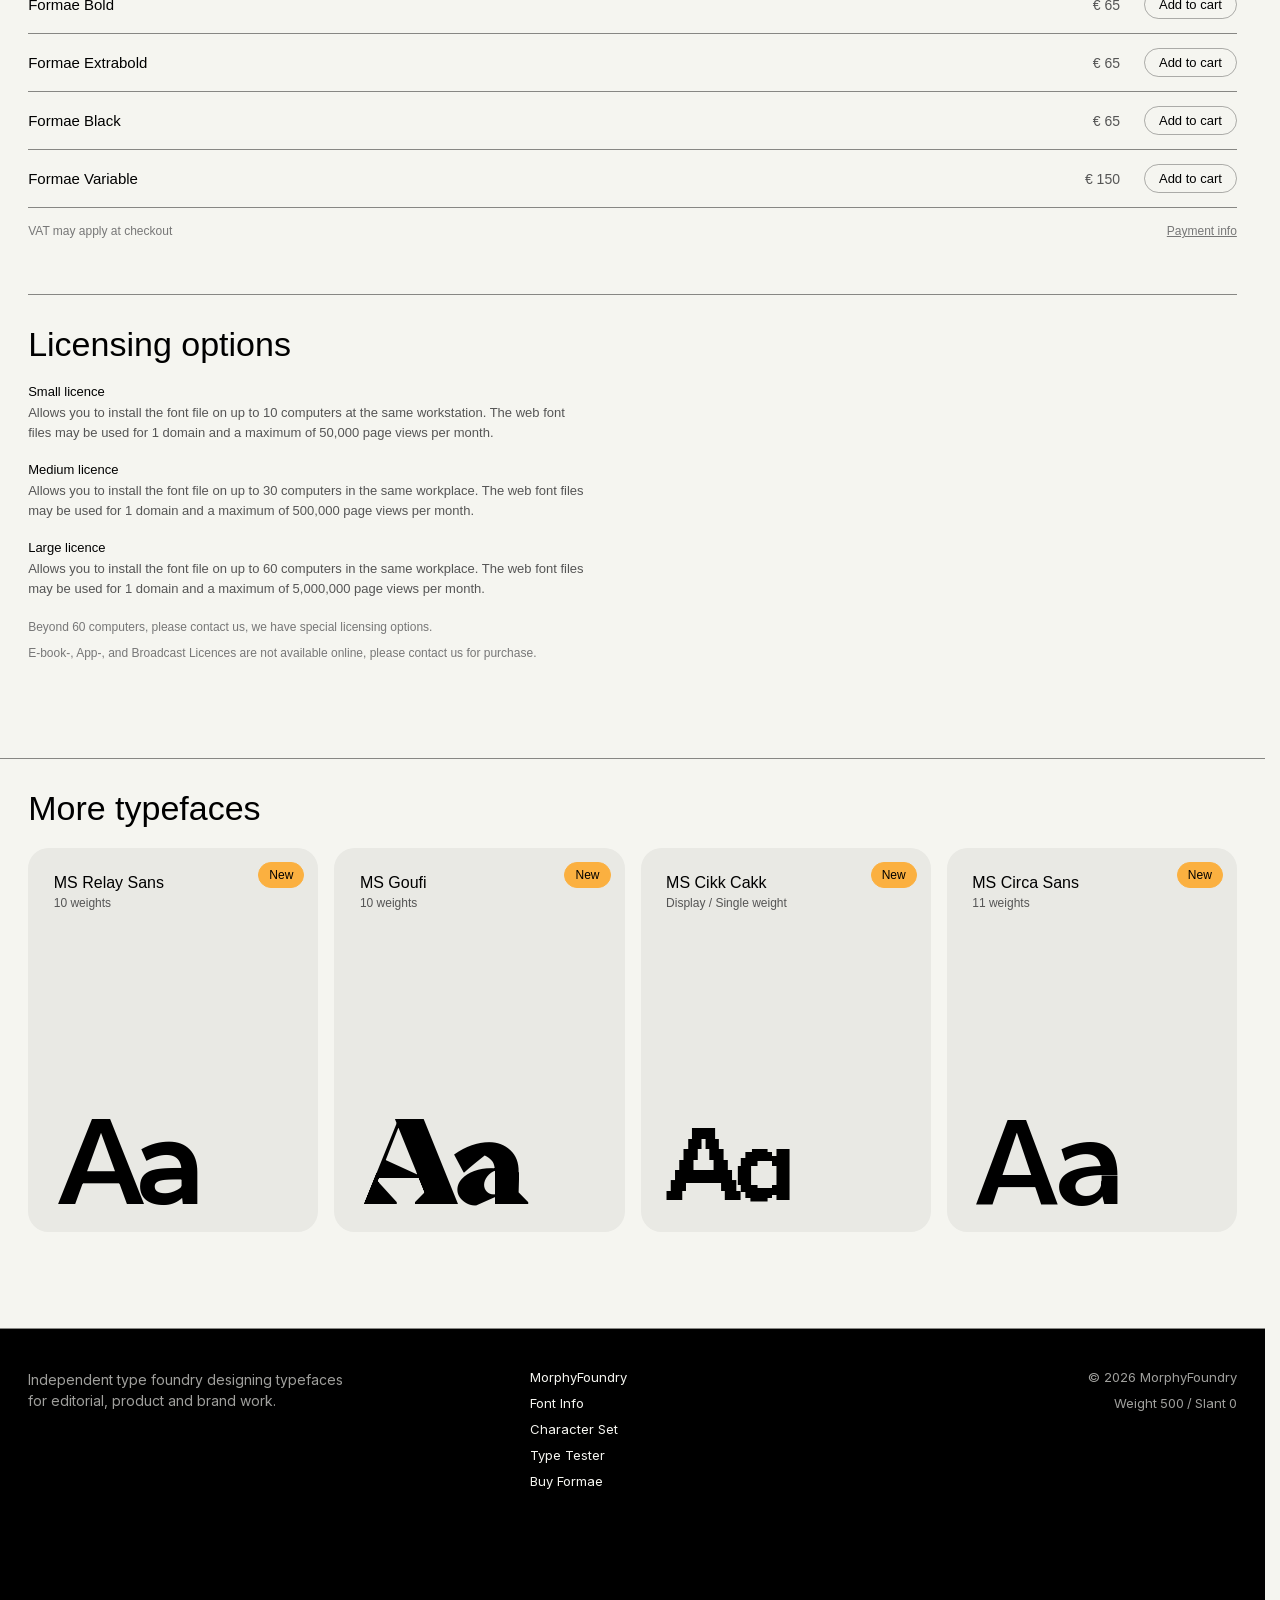
==== commit e035f255: "Formae site: tile font from the newest MS Relay Sans export (Sep 26 20:24) Co-Authored-By: Claude So" ====
--- a/formae/index.html
+++ b/formae/index.html
@@ -911,7 +911,7 @@
   </style>
   <script>
     (function () {
-      var SEED_VERSION = "e7488ee";
+      var SEED_VERSION = "3e73282";
       if (localStorage.getItem("formae-shared-seed") === SEED_VERSION) return;
       localStorage.setItem("formae-section-order", "[\"sec-0\",\"sec-1\",\"font-info-copy\",\"sec-2\",\"sec-3\",\"sec-4\",\"sec-5\",\"sec-6\",\"sec-16\",\"sec-19\",\"sec-8\",\"sec-12\",\"sec-7\",\"sec-10\",\"sec-11\",\"sec-9\",\"sec-13\",\"sec-18\",\"sec-14\",\"sec-15\",\"sec-17\",\"about-black-2\",\"sec-20\",\"sec-21\",\"sec-22\",\"sec-23\",\"sec-24\",\"sec-25\",\"sec-26\"]");
       localStorage.setItem("formae-section-hidden", "[\"sec-13\",\"sec-18\",\"sec-14\",\"sec-16\",\"sec-25\",\"sec-22\",\"sec-21\",\"sec-20\",\"sec-1\"]");
